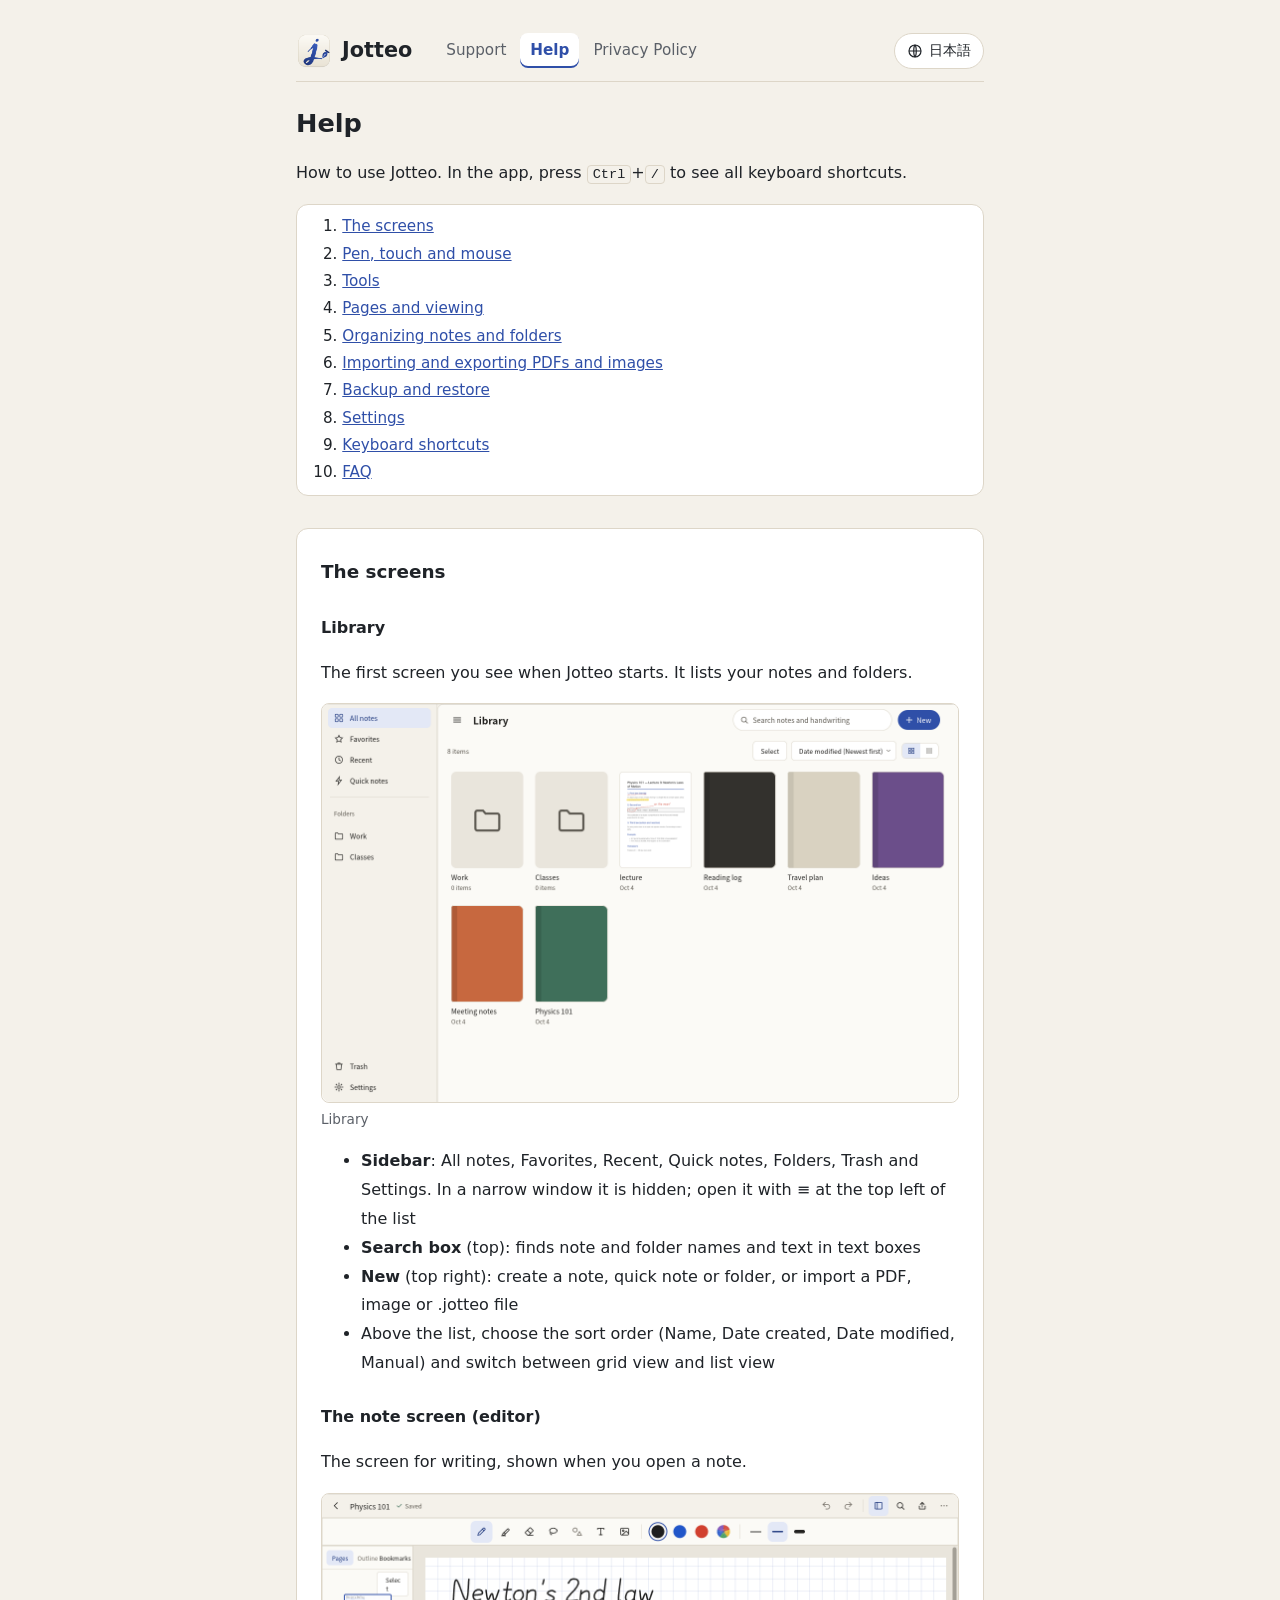
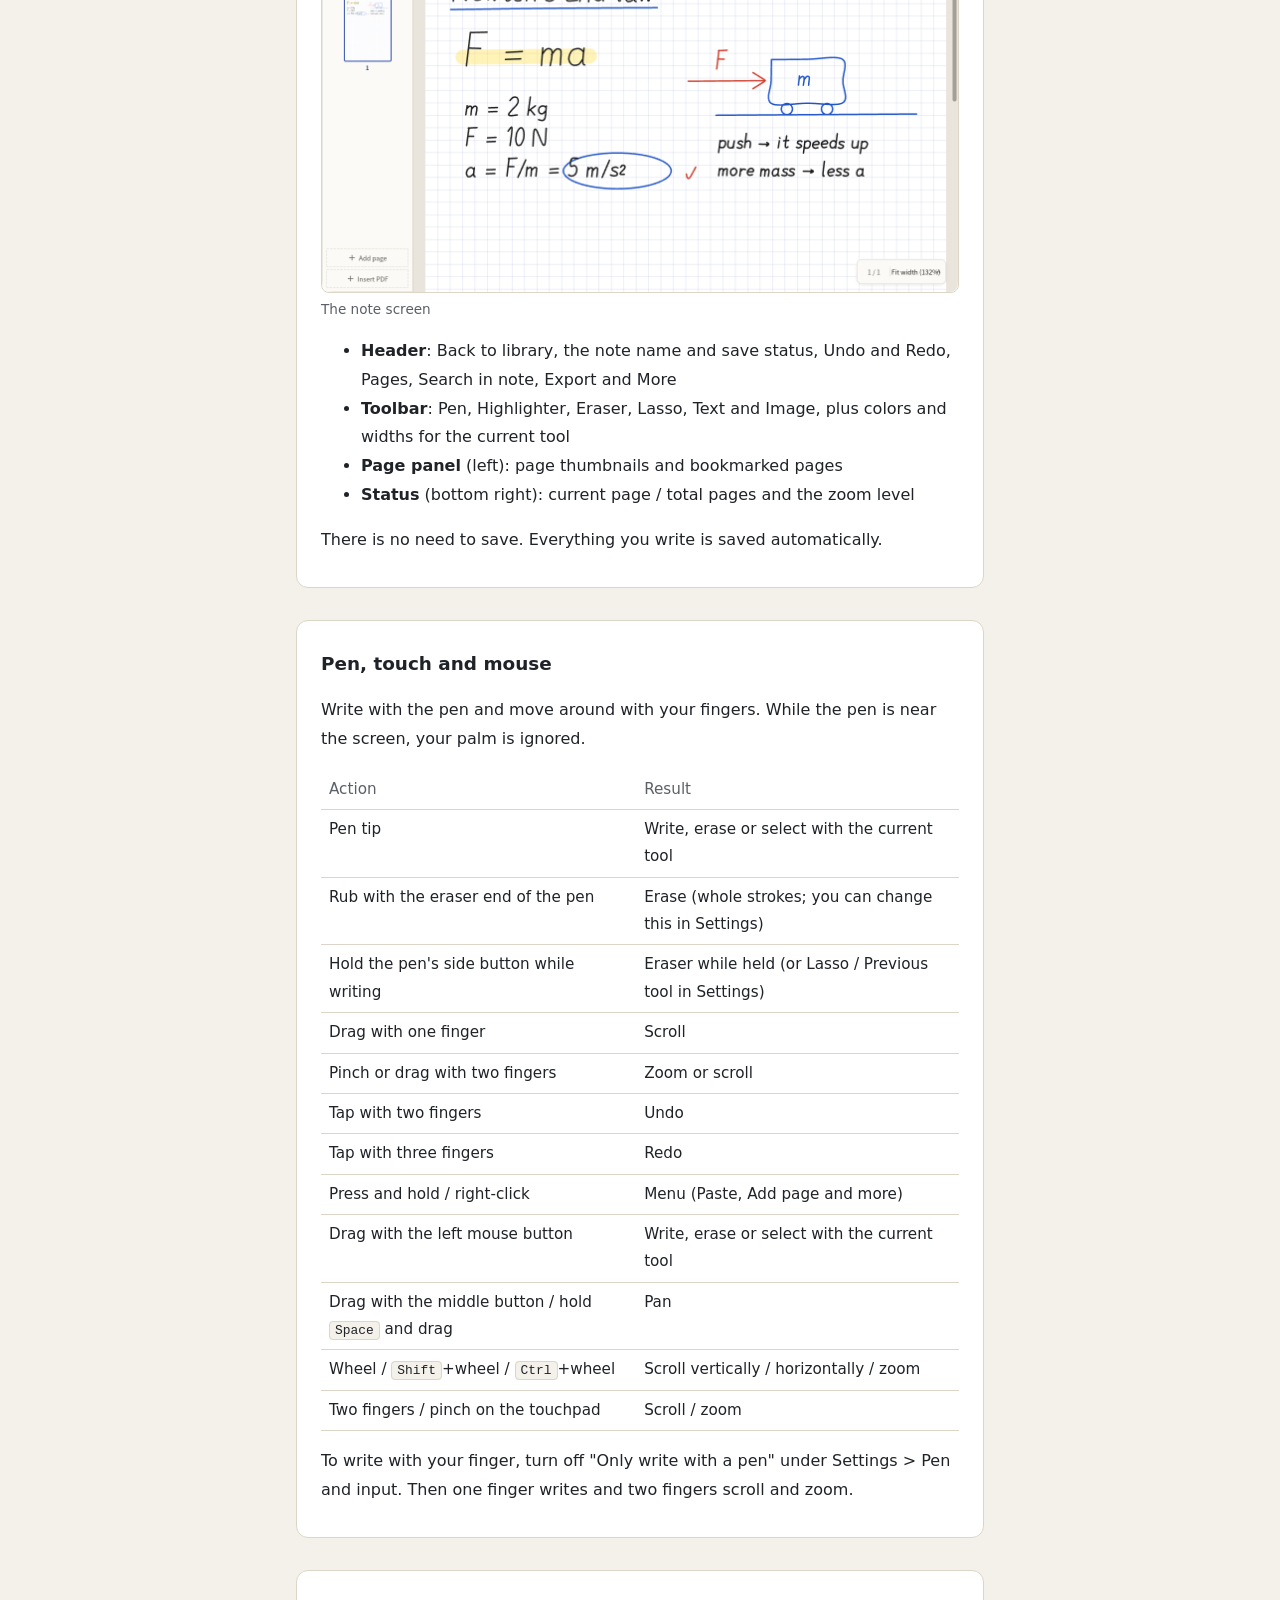
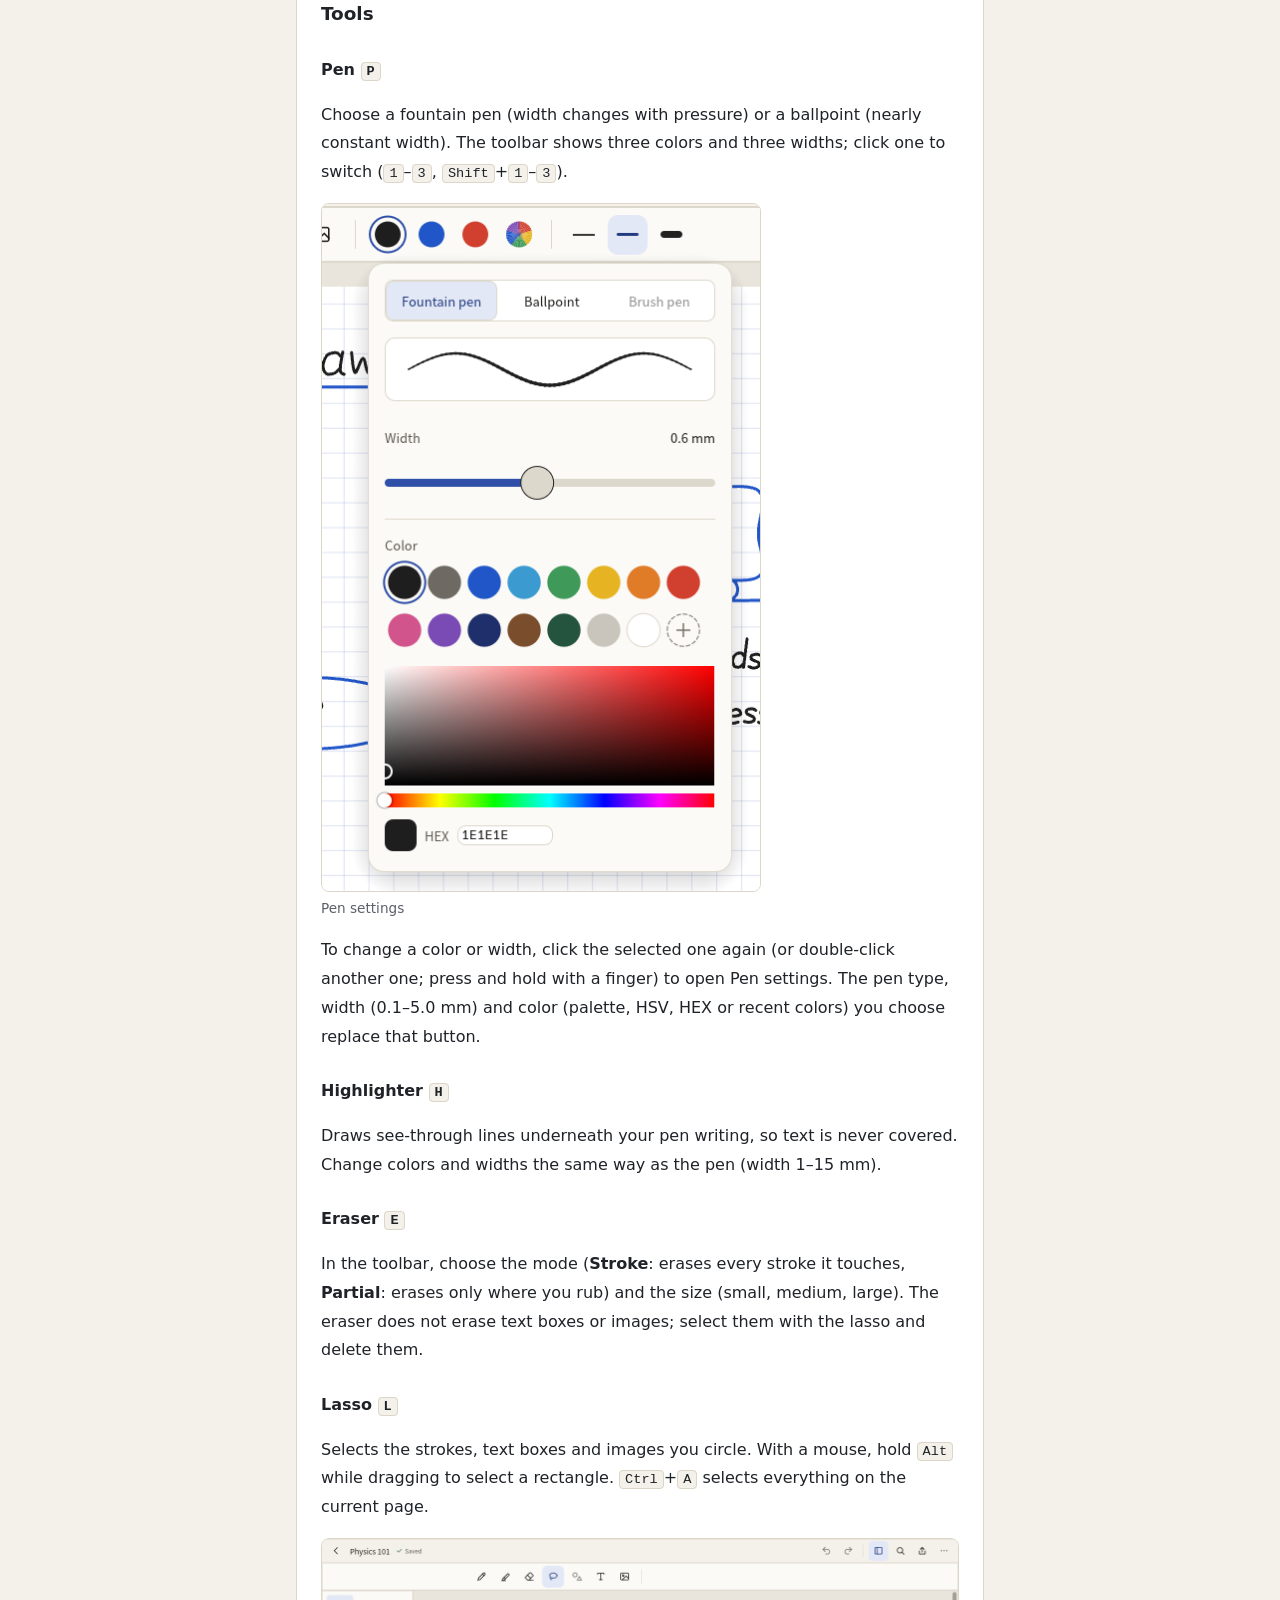
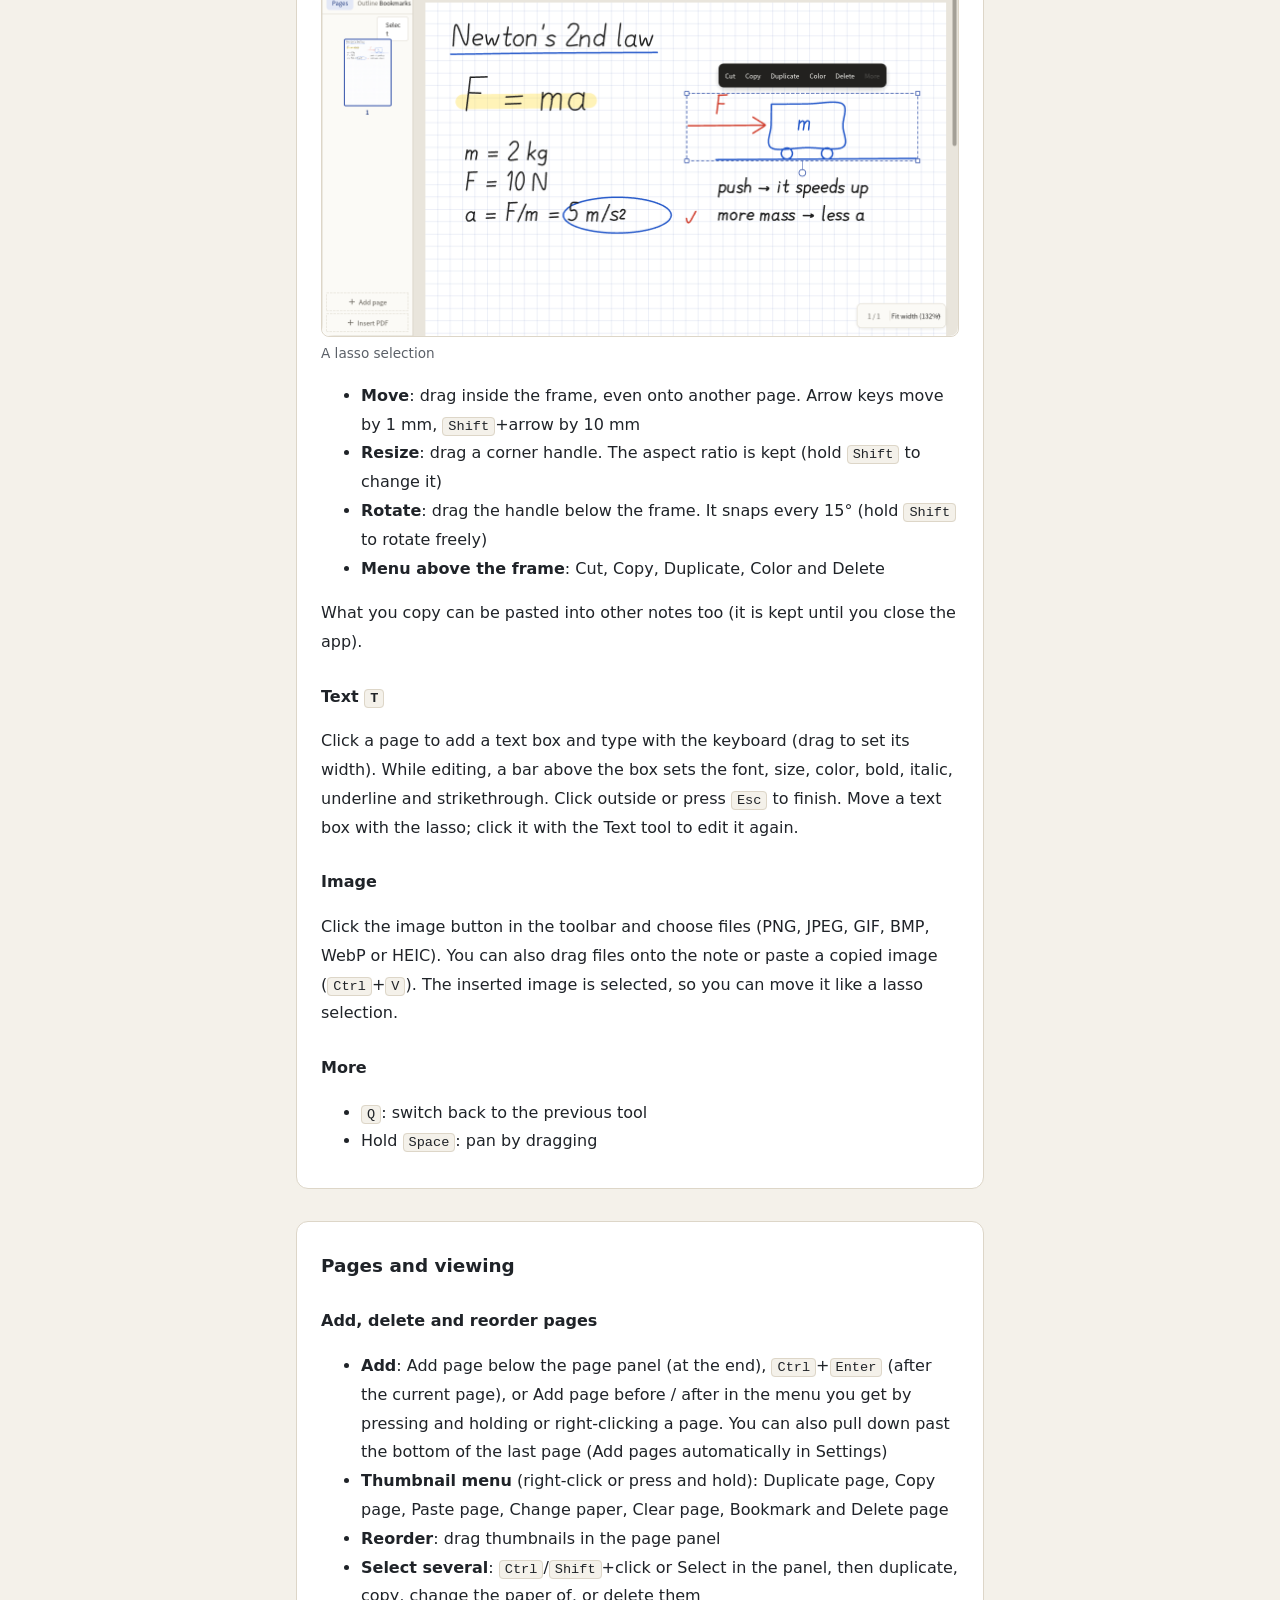
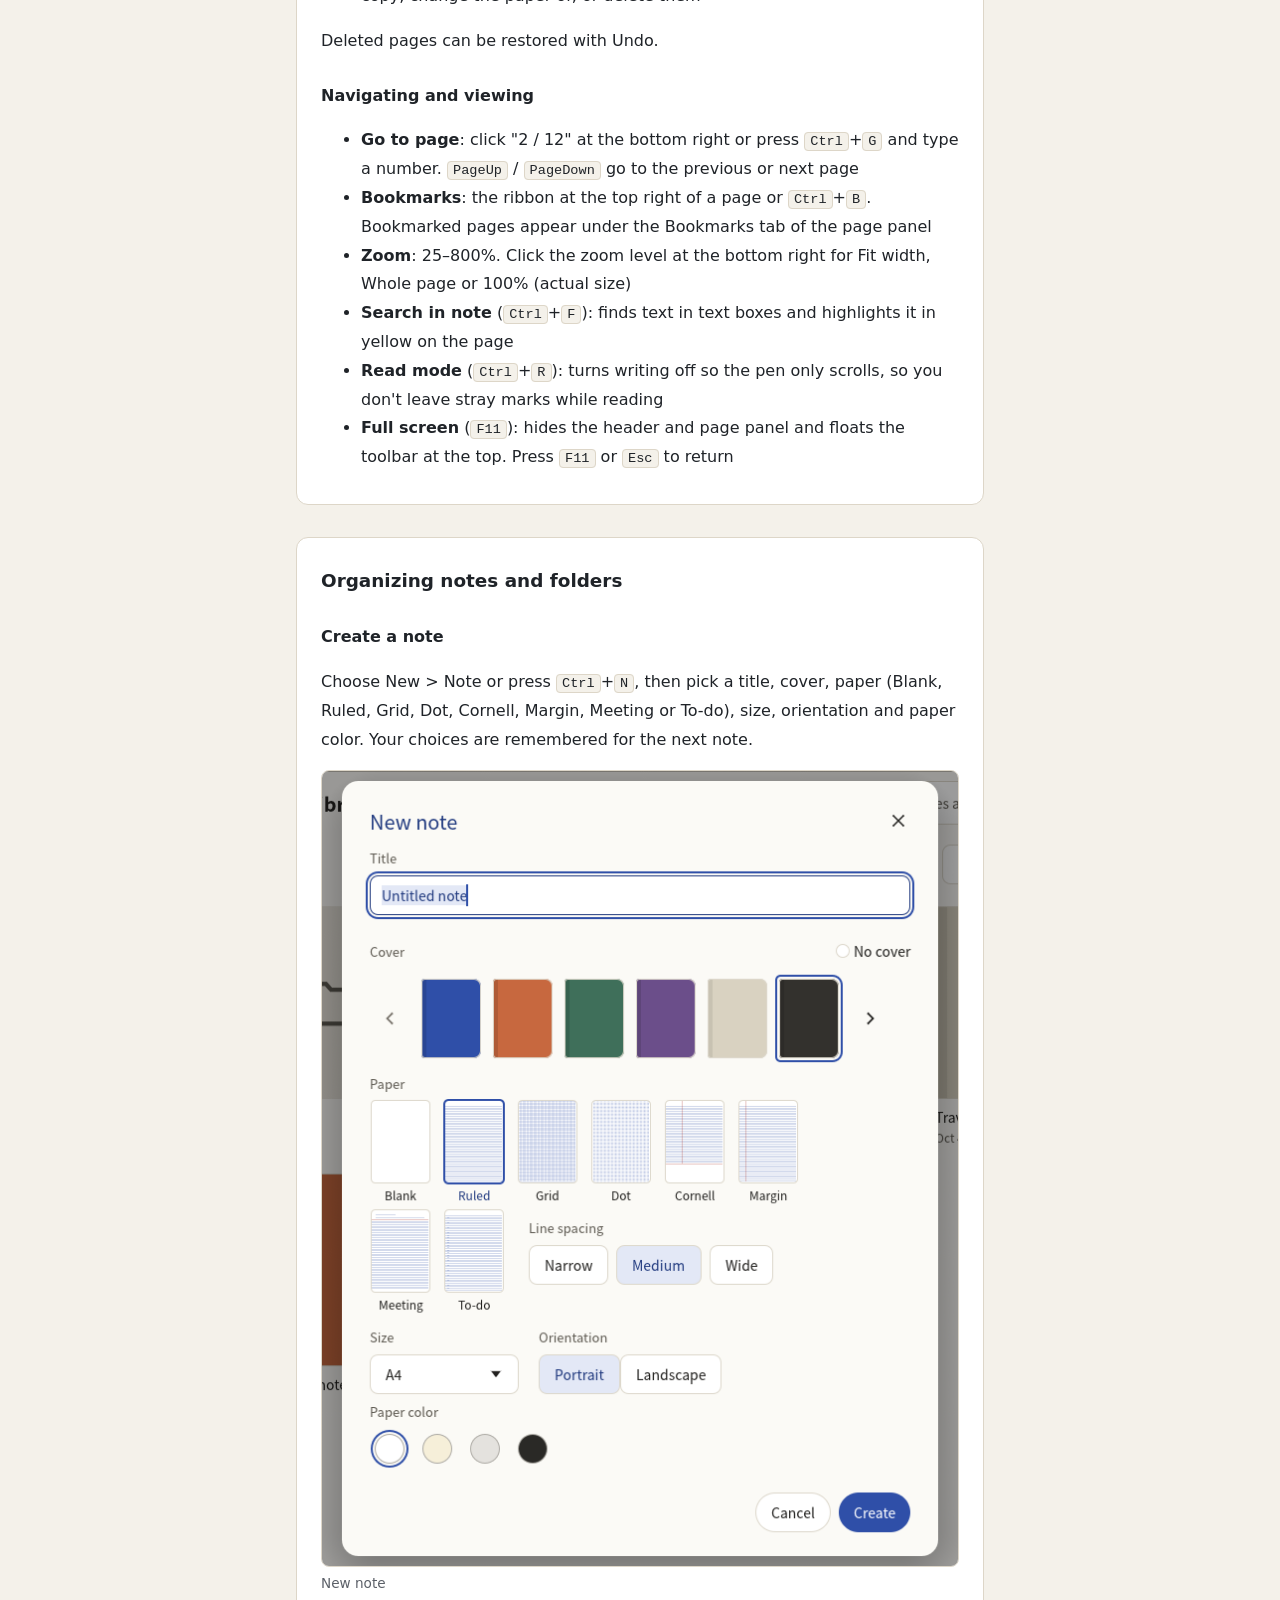
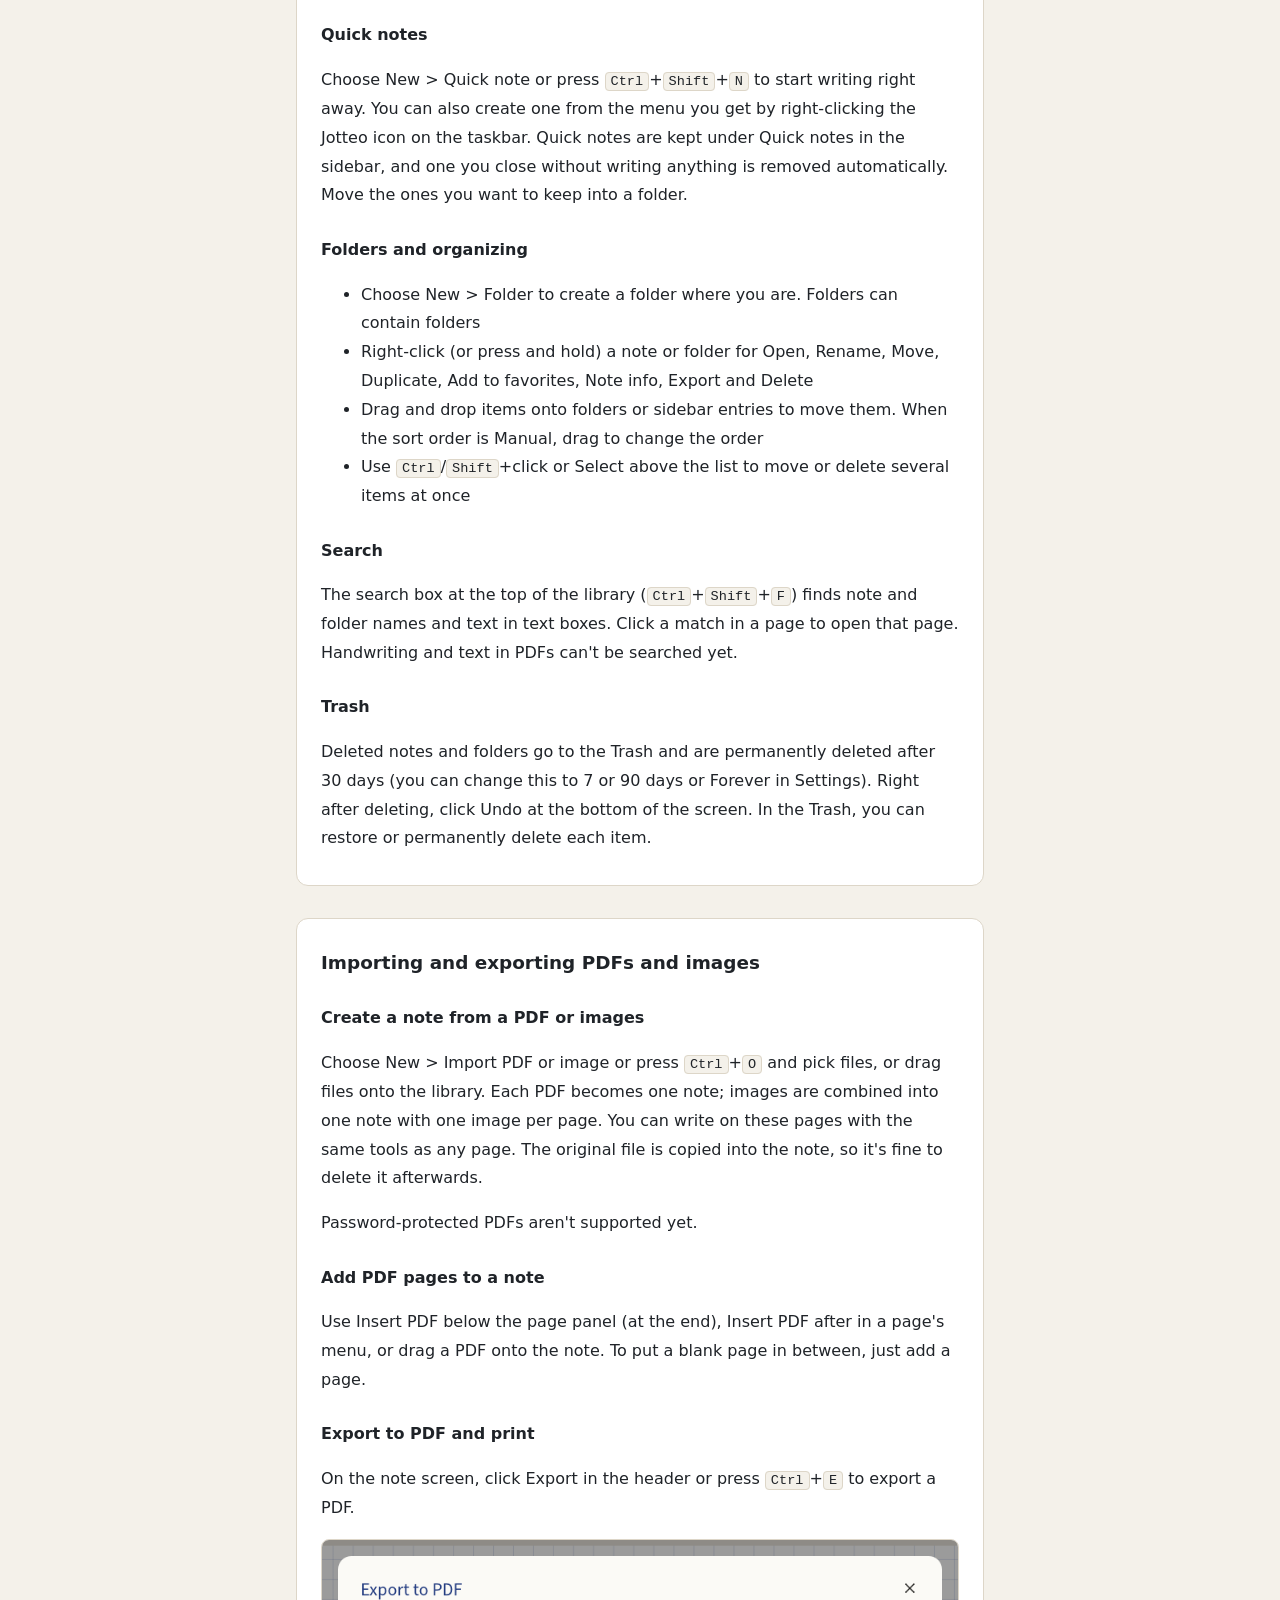
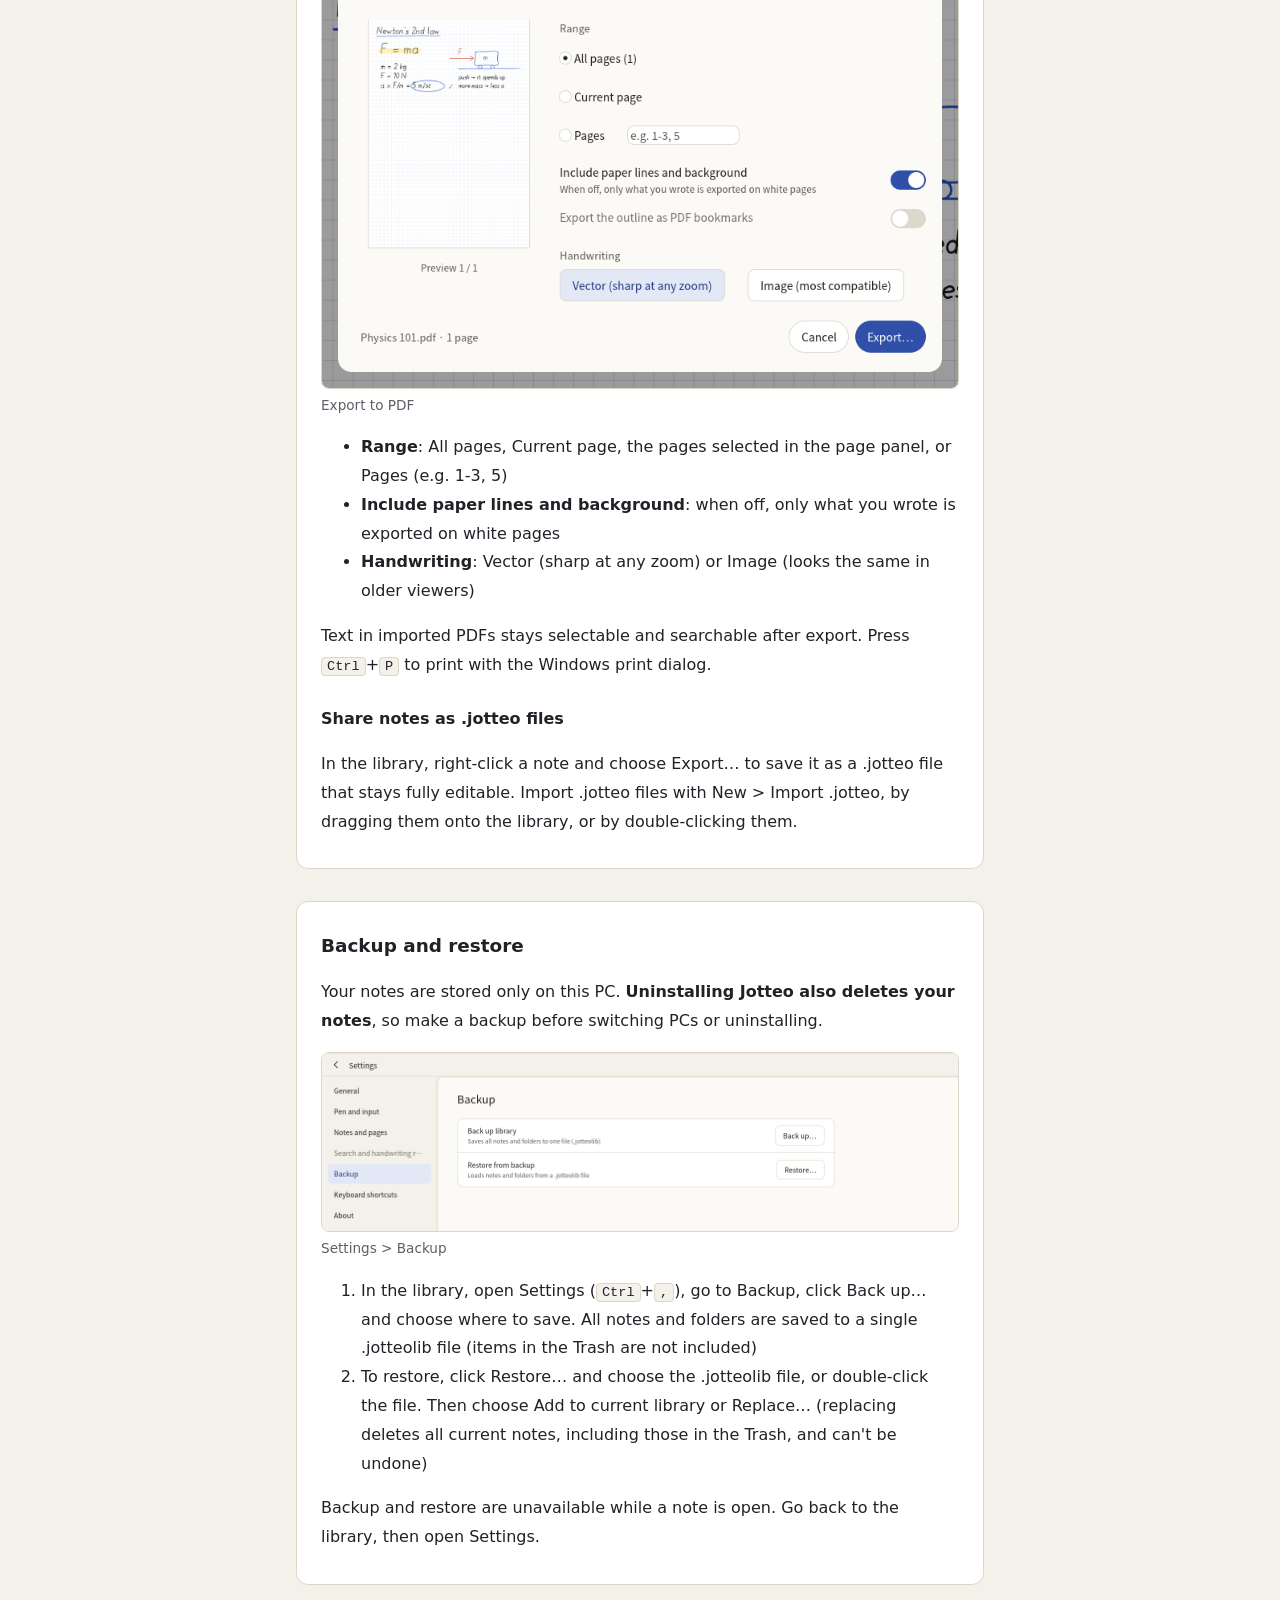
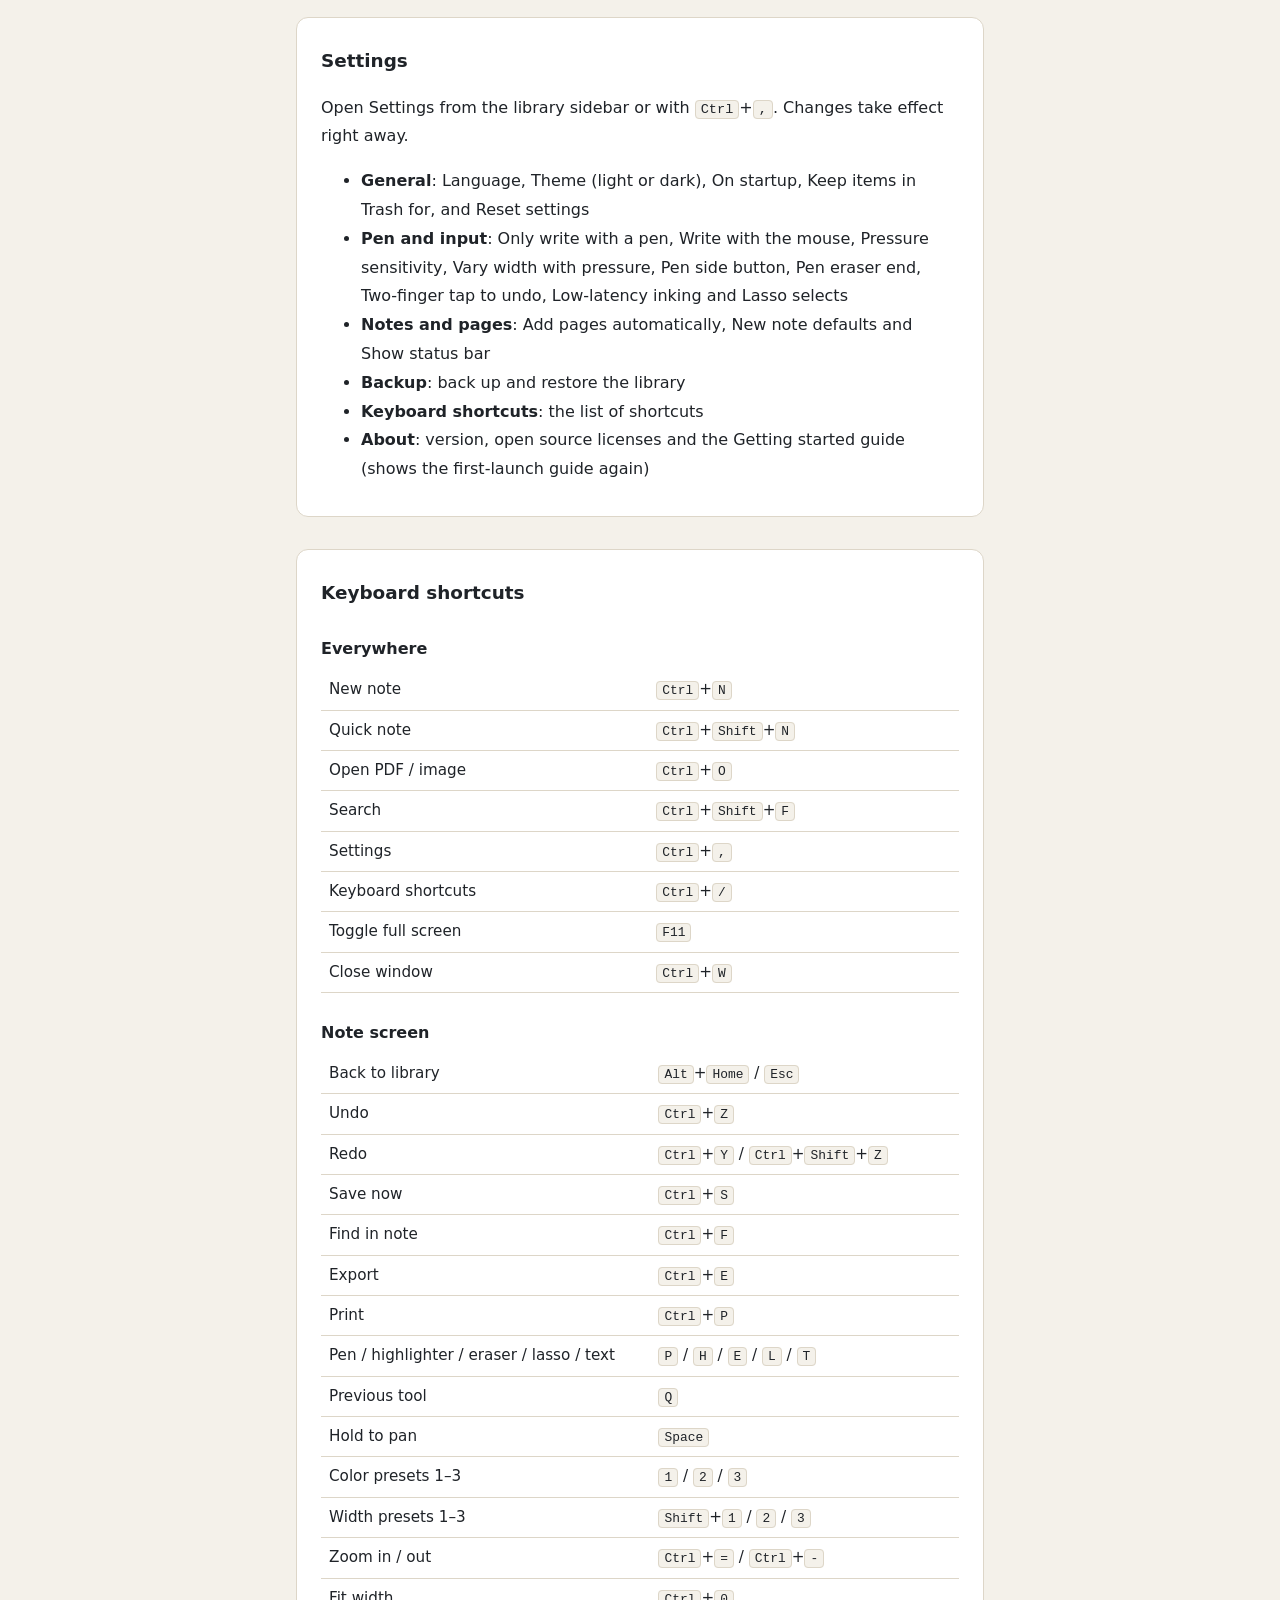
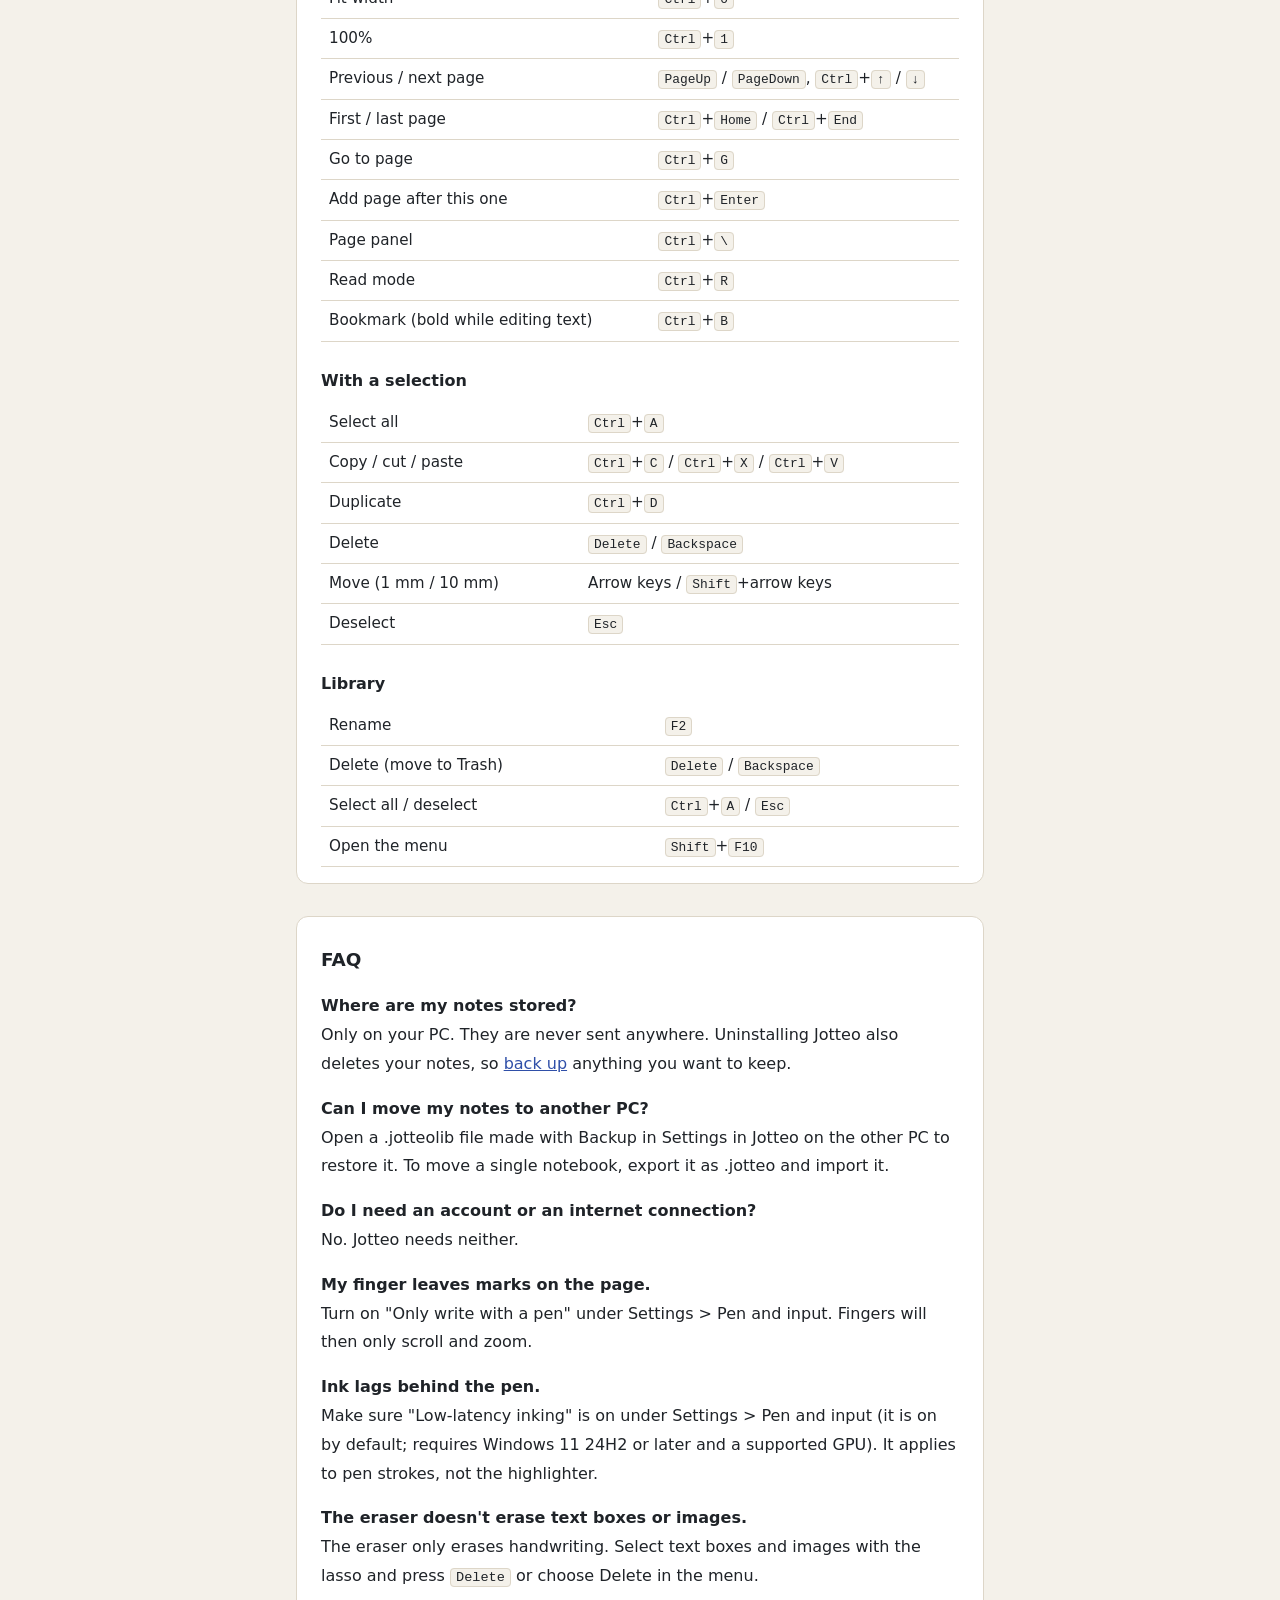
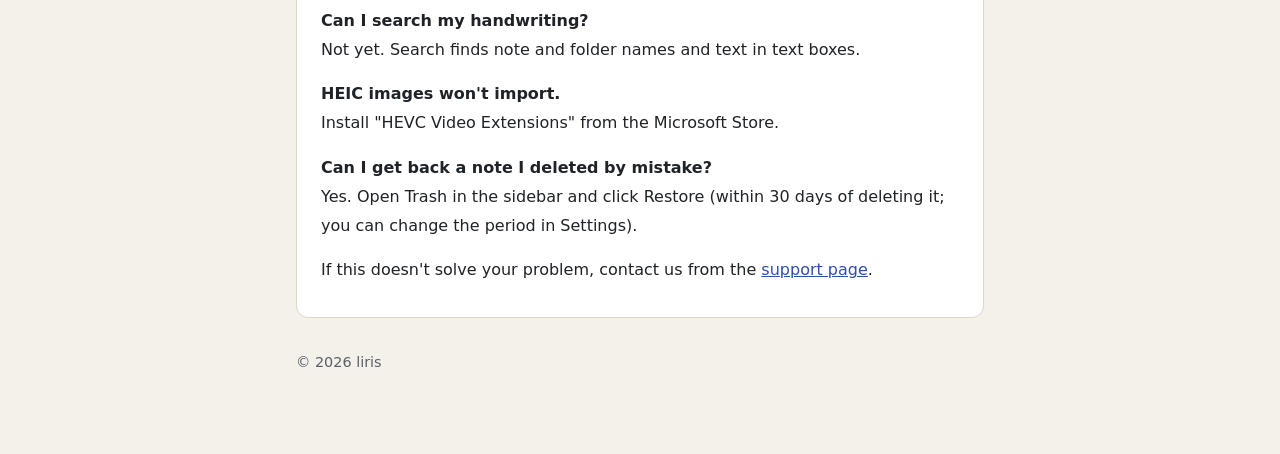
==== help-en.html @ 4c05fc2b "言語の切り替えボタンとナビゲーション / Language switch and navigation" ====
<!doctype html>
<html lang="en">
<head>
<meta charset="utf-8">
<meta name="viewport" content="width=device-width, initial-scale=1">
<title>Jotteo Help</title>
<link rel="stylesheet" href="style.css">
<link rel="icon" href="icon.png">
<link rel="alternate" hreflang="ja" href="help.html">
<script src="lang.js"></script>
</head>
<body>
<main>
<header class="site">
<a class="brand" href="index.html#en"><img src="icon.png" alt="" width="36" height="36">Jotteo</a>
<nav class="pages" aria-label="Pages"><a href="index.html#en">Support</a><a href="help-en.html" aria-current="page">Help</a><a href="privacy.html#en">Privacy Policy</a></nav>
<div class="lang"><a href="help.html" data-switch-lang="ja" lang="ja" hreflang="ja"><svg viewBox="0 0 24 24" fill="none" stroke="currentColor" stroke-width="1.8" aria-hidden="true"><circle cx="12" cy="12" r="9"/><path d="M3 12h18M12 3c2.5 2.7 2.5 15.3 0 18M12 3c-2.5 2.7-2.5 15.3 0 18"/></svg>日本語</a></div>
</header>

<h1>Help</h1>
<p>How to use Jotteo. In the app, press <kbd>Ctrl</kbd>+<kbd>/</kbd> to see all keyboard shortcuts.</p>

<nav class="toc" aria-label="Contents">
<ol>
<li><a href="#screens">The screens</a></li>
<li><a href="#input">Pen, touch and mouse</a></li>
<li><a href="#tools">Tools</a></li>
<li><a href="#pages">Pages and viewing</a></li>
<li><a href="#library">Organizing notes and folders</a></li>
<li><a href="#pdf">Importing and exporting PDFs and images</a></li>
<li><a href="#backup">Backup and restore</a></li>
<li><a href="#settings">Settings</a></li>
<li><a href="#shortcuts">Keyboard shortcuts</a></li>
<li><a href="#faq">FAQ</a></li>
</ol>
</nav>

<section id="screens">
<h2>The screens</h2>
<h3>Library</h3>
<p>The first screen you see when Jotteo starts. It lists your notes and folders.</p>
<figure><img src="images/help/en-library.webp" width="1280" height="800" alt="The library: a sidebar on the left and note covers on the right" loading="lazy">
<figcaption>Library</figcaption></figure>
<ul>
<li><strong>Sidebar</strong>: All notes, Favorites, Recent, Quick notes, Folders, Trash and Settings. In a narrow window it is hidden; open it with ≡ at the top left of the list</li>
<li><strong>Search box</strong> (top): finds note and folder names and text in text boxes</li>
<li><strong>New</strong> (top right): create a note, quick note or folder, or import a PDF, image or .jotteo file</li>
<li>Above the list, choose the sort order (Name, Date created, Date modified, Manual) and switch between grid view and list view</li>
</ul>
<h3>The note screen (editor)</h3>
<p>The screen for writing, shown when you open a note.</p>
<figure><img src="images/help/en-editor.webp" width="1280" height="800" alt="The note screen: the header and toolbar at the top, page thumbnails on the left and the page in the middle" loading="lazy">
<figcaption>The note screen</figcaption></figure>
<ul>
<li><strong>Header</strong>: Back to library, the note name and save status, Undo and Redo, Pages, Search in note, Export and More</li>
<li><strong>Toolbar</strong>: Pen, Highlighter, Eraser, Lasso, Text and Image, plus colors and widths for the current tool</li>
<li><strong>Page panel</strong> (left): page thumbnails and bookmarked pages</li>
<li><strong>Status</strong> (bottom right): current page / total pages and the zoom level</li>
</ul>
<p>There is no need to save. Everything you write is saved automatically.</p>
</section>

<section id="input">
<h2>Pen, touch and mouse</h2>
<p>Write with the pen and move around with your fingers. While the pen is near the screen, your palm is ignored.</p>
<table>
<thead><tr><th>Action</th><th>Result</th></tr></thead>
<tbody>
<tr><td>Pen tip</td><td>Write, erase or select with the current tool</td></tr>
<tr><td>Rub with the eraser end of the pen</td><td>Erase (whole strokes; you can change this in Settings)</td></tr>
<tr><td>Hold the pen's side button while writing</td><td>Eraser while held (or Lasso / Previous tool in Settings)</td></tr>
<tr><td>Drag with one finger</td><td>Scroll</td></tr>
<tr><td>Pinch or drag with two fingers</td><td>Zoom or scroll</td></tr>
<tr><td>Tap with two fingers</td><td>Undo</td></tr>
<tr><td>Tap with three fingers</td><td>Redo</td></tr>
<tr><td>Press and hold / right-click</td><td>Menu (Paste, Add page and more)</td></tr>
<tr><td>Drag with the left mouse button</td><td>Write, erase or select with the current tool</td></tr>
<tr><td>Drag with the middle button / hold <kbd>Space</kbd> and drag</td><td>Pan</td></tr>
<tr><td>Wheel / <kbd>Shift</kbd>+wheel / <kbd>Ctrl</kbd>+wheel</td><td>Scroll vertically / horizontally / zoom</td></tr>
<tr><td>Two fingers / pinch on the touchpad</td><td>Scroll / zoom</td></tr>
</tbody>
</table>
<p>To write with your finger, turn off "Only write with a pen" under Settings &gt; Pen and input. Then one finger writes and two fingers scroll and zoom.</p>
</section>

<section id="tools">
<h2>Tools</h2>
<h3>Pen <kbd>P</kbd></h3>
<p>Choose a fountain pen (width changes with pressure) or a ballpoint (nearly constant width). The toolbar shows three colors and three widths; click one to switch (<kbd>1</kbd>–<kbd>3</kbd>, <kbd>Shift</kbd>+<kbd>1</kbd>–<kbd>3</kbd>).</p>
<figure><img src="images/help/en-pen-settings.webp" width="440" height="690" alt="Pen settings: pen type, width slider, color palette and color picker" loading="lazy">
<figcaption>Pen settings</figcaption></figure>
<p>To change a color or width, click the selected one again (or double-click another one; press and hold with a finger) to open Pen settings. The pen type, width (0.1–5.0 mm) and color (palette, HSV, HEX or recent colors) you choose replace that button.</p>
<h3>Highlighter <kbd>H</kbd></h3>
<p>Draws see-through lines underneath your pen writing, so text is never covered. Change colors and widths the same way as the pen (width 1–15 mm).</p>
<h3>Eraser <kbd>E</kbd></h3>
<p>In the toolbar, choose the mode (<strong>Stroke</strong>: erases every stroke it touches, <strong>Partial</strong>: erases only where you rub) and the size (small, medium, large). The eraser does not erase text boxes or images; select them with the lasso and delete them.</p>
<h3>Lasso <kbd>L</kbd></h3>
<p>Selects the strokes, text boxes and images you circle. With a mouse, hold <kbd>Alt</kbd> while dragging to select a rectangle. <kbd>Ctrl</kbd>+<kbd>A</kbd> selects everything on the current page.</p>
<figure><img src="images/help/en-lasso.webp" width="1280" height="800" alt="Strokes selected with the lasso: handles at the corners and below the frame, and an action menu above" loading="lazy">
<figcaption>A lasso selection</figcaption></figure>
<ul>
<li><strong>Move</strong>: drag inside the frame, even onto another page. Arrow keys move by 1 mm, <kbd>Shift</kbd>+arrow by 10 mm</li>
<li><strong>Resize</strong>: drag a corner handle. The aspect ratio is kept (hold <kbd>Shift</kbd> to change it)</li>
<li><strong>Rotate</strong>: drag the handle below the frame. It snaps every 15° (hold <kbd>Shift</kbd> to rotate freely)</li>
<li><strong>Menu above the frame</strong>: Cut, Copy, Duplicate, Color and Delete</li>
</ul>
<p>What you copy can be pasted into other notes too (it is kept until you close the app).</p>
<h3>Text <kbd>T</kbd></h3>
<p>Click a page to add a text box and type with the keyboard (drag to set its width). While editing, a bar above the box sets the font, size, color, bold, italic, underline and strikethrough. Click outside or press <kbd>Esc</kbd> to finish. Move a text box with the lasso; click it with the Text tool to edit it again.</p>
<h3>Image</h3>
<p>Click the image button in the toolbar and choose files (PNG, JPEG, GIF, BMP, WebP or HEIC). You can also drag files onto the note or paste a copied image (<kbd>Ctrl</kbd>+<kbd>V</kbd>). The inserted image is selected, so you can move it like a lasso selection.</p>
<h3>More</h3>
<ul>
<li><kbd>Q</kbd>: switch back to the previous tool</li>
<li>Hold <kbd>Space</kbd>: pan by dragging</li>
</ul>
</section>

<section id="pages">
<h2>Pages and viewing</h2>
<h3>Add, delete and reorder pages</h3>
<ul>
<li><strong>Add</strong>: Add page below the page panel (at the end), <kbd>Ctrl</kbd>+<kbd>Enter</kbd> (after the current page), or Add page before / after in the menu you get by pressing and holding or right-clicking a page. You can also pull down past the bottom of the last page (Add pages automatically in Settings)</li>
<li><strong>Thumbnail menu</strong> (right-click or press and hold): Duplicate page, Copy page, Paste page, Change paper, Clear page, Bookmark and Delete page</li>
<li><strong>Reorder</strong>: drag thumbnails in the page panel</li>
<li><strong>Select several</strong>: <kbd>Ctrl</kbd>/<kbd>Shift</kbd>+click or Select in the panel, then duplicate, copy, change the paper of, or delete them</li>
</ul>
<p>Deleted pages can be restored with Undo.</p>
<h3>Navigating and viewing</h3>
<ul>
<li><strong>Go to page</strong>: click "2 / 12" at the bottom right or press <kbd>Ctrl</kbd>+<kbd>G</kbd> and type a number. <kbd>PageUp</kbd> / <kbd>PageDown</kbd> go to the previous or next page</li>
<li><strong>Bookmarks</strong>: the ribbon at the top right of a page or <kbd>Ctrl</kbd>+<kbd>B</kbd>. Bookmarked pages appear under the Bookmarks tab of the page panel</li>
<li><strong>Zoom</strong>: 25–800%. Click the zoom level at the bottom right for Fit width, Whole page or 100% (actual size)</li>
<li><strong>Search in note</strong> (<kbd>Ctrl</kbd>+<kbd>F</kbd>): finds text in text boxes and highlights it in yellow on the page</li>
<li><strong>Read mode</strong> (<kbd>Ctrl</kbd>+<kbd>R</kbd>): turns writing off so the pen only scrolls, so you don't leave stray marks while reading</li>
<li><strong>Full screen</strong> (<kbd>F11</kbd>): hides the header and page panel and floats the toolbar at the top. Press <kbd>F11</kbd> or <kbd>Esc</kbd> to return</li>
</ul>
</section>

<section id="library">
<h2>Organizing notes and folders</h2>
<h3>Create a note</h3>
<p>Choose New &gt; Note or press <kbd>Ctrl</kbd>+<kbd>N</kbd>, then pick a title, cover, paper (Blank, Ruled, Grid, Dot, Cornell, Margin, Meeting or To-do), size, orientation and paper color. Your choices are remembered for the next note.</p>
<figure><img src="images/help/en-new-note.webp" width="640" height="800" alt="The New note dialog: covers and papers, size, orientation and paper color" loading="lazy">
<figcaption>New note</figcaption></figure>
<h3>Quick notes</h3>
<p>Choose New &gt; Quick note or press <kbd>Ctrl</kbd>+<kbd>Shift</kbd>+<kbd>N</kbd> to start writing right away. You can also create one from the menu you get by right-clicking the Jotteo icon on the taskbar. Quick notes are kept under Quick notes in the sidebar, and one you close without writing anything is removed automatically. Move the ones you want to keep into a folder.</p>
<h3>Folders and organizing</h3>
<ul>
<li>Choose New &gt; Folder to create a folder where you are. Folders can contain folders</li>
<li>Right-click (or press and hold) a note or folder for Open, Rename, Move, Duplicate, Add to favorites, Note info, Export and Delete</li>
<li>Drag and drop items onto folders or sidebar entries to move them. When the sort order is Manual, drag to change the order</li>
<li>Use <kbd>Ctrl</kbd>/<kbd>Shift</kbd>+click or Select above the list to move or delete several items at once</li>
</ul>
<h3>Search</h3>
<p>The search box at the top of the library (<kbd>Ctrl</kbd>+<kbd>Shift</kbd>+<kbd>F</kbd>) finds note and folder names and text in text boxes. Click a match in a page to open that page. Handwriting and text in PDFs can't be searched yet.</p>
<h3>Trash</h3>
<p>Deleted notes and folders go to the Trash and are permanently deleted after 30 days (you can change this to 7 or 90 days or Forever in Settings). Right after deleting, click Undo at the bottom of the screen. In the Trash, you can restore or permanently delete each item.</p>
</section>

<section id="pdf">
<h2>Importing and exporting PDFs and images</h2>
<h3>Create a note from a PDF or images</h3>
<p>Choose New &gt; Import PDF or image or press <kbd>Ctrl</kbd>+<kbd>O</kbd> and pick files, or drag files onto the library. Each PDF becomes one note; images are combined into one note with one image per page. You can write on these pages with the same tools as any page. The original file is copied into the note, so it's fine to delete it afterwards.</p>
<p>Password-protected PDFs aren't supported yet.</p>
<h3>Add PDF pages to a note</h3>
<p>Use Insert PDF below the page panel (at the end), Insert PDF after in a page's menu, or drag a PDF onto the note. To put a blank page in between, just add a page.</p>
<h3>Export to PDF and print</h3>
<p>On the note screen, click Export in the header or press <kbd>Ctrl</kbd>+<kbd>E</kbd> to export a PDF.</p>
<figure><img src="images/help/en-export-pdf.webp" width="792" height="558" alt="The Export to PDF dialog: a preview on the left, and range, paper and handwriting options on the right" loading="lazy">
<figcaption>Export to PDF</figcaption></figure>
<ul>
<li><strong>Range</strong>: All pages, Current page, the pages selected in the page panel, or Pages (e.g. 1-3, 5)</li>
<li><strong>Include paper lines and background</strong>: when off, only what you wrote is exported on white pages</li>
<li><strong>Handwriting</strong>: Vector (sharp at any zoom) or Image (looks the same in older viewers)</li>
</ul>
<p>Text in imported PDFs stays selectable and searchable after export. Press <kbd>Ctrl</kbd>+<kbd>P</kbd> to print with the Windows print dialog.</p>
<h3>Share notes as .jotteo files</h3>
<p>In the library, right-click a note and choose Export… to save it as a .jotteo file that stays fully editable. Import .jotteo files with New &gt; Import .jotteo, by dragging them onto the library, or by double-clicking them.</p>
</section>

<section id="backup">
<h2>Backup and restore</h2>
<p>Your notes are stored only on this PC. <strong>Uninstalling Jotteo also deletes your notes</strong>, so make a backup before switching PCs or uninstalling.</p>
<figure><img src="images/help/en-settings-backup.webp" width="1280" height="360" alt="Settings &gt; Backup: Back up library and Restore from backup buttons" loading="lazy">
<figcaption>Settings &gt; Backup</figcaption></figure>
<ol>
<li>In the library, open Settings (<kbd>Ctrl</kbd>+<kbd>,</kbd>), go to Backup, click Back up… and choose where to save. All notes and folders are saved to a single .jotteolib file (items in the Trash are not included)</li>
<li>To restore, click Restore… and choose the .jotteolib file, or double-click the file. Then choose Add to current library or Replace… (replacing deletes all current notes, including those in the Trash, and can't be undone)</li>
</ol>
<p>Backup and restore are unavailable while a note is open. Go back to the library, then open Settings.</p>
</section>

<section id="settings">
<h2>Settings</h2>
<p>Open Settings from the library sidebar or with <kbd>Ctrl</kbd>+<kbd>,</kbd>. Changes take effect right away.</p>
<ul>
<li><strong>General</strong>: Language, Theme (light or dark), On startup, Keep items in Trash for, and Reset settings</li>
<li><strong>Pen and input</strong>: Only write with a pen, Write with the mouse, Pressure sensitivity, Vary width with pressure, Pen side button, Pen eraser end, Two-finger tap to undo, Low-latency inking and Lasso selects</li>
<li><strong>Notes and pages</strong>: Add pages automatically, New note defaults and Show status bar</li>
<li><strong>Backup</strong>: back up and restore the library</li>
<li><strong>Keyboard shortcuts</strong>: the list of shortcuts</li>
<li><strong>About</strong>: version, open source licenses and the Getting started guide (shows the first-launch guide again)</li>
</ul>
</section>

<section id="shortcuts">
<h2>Keyboard shortcuts</h2>
<h3>Everywhere</h3>
<table class="keys">
<tbody>
<tr><td>New note</td><td><kbd>Ctrl</kbd>+<kbd>N</kbd></td></tr>
<tr><td>Quick note</td><td><kbd>Ctrl</kbd>+<kbd>Shift</kbd>+<kbd>N</kbd></td></tr>
<tr><td>Open PDF / image</td><td><kbd>Ctrl</kbd>+<kbd>O</kbd></td></tr>
<tr><td>Search</td><td><kbd>Ctrl</kbd>+<kbd>Shift</kbd>+<kbd>F</kbd></td></tr>
<tr><td>Settings</td><td><kbd>Ctrl</kbd>+<kbd>,</kbd></td></tr>
<tr><td>Keyboard shortcuts</td><td><kbd>Ctrl</kbd>+<kbd>/</kbd></td></tr>
<tr><td>Toggle full screen</td><td><kbd>F11</kbd></td></tr>
<tr><td>Close window</td><td><kbd>Ctrl</kbd>+<kbd>W</kbd></td></tr>
</tbody>
</table>
<h3>Note screen</h3>
<table class="keys">
<tbody>
<tr><td>Back to library</td><td><kbd>Alt</kbd>+<kbd>Home</kbd> / <kbd>Esc</kbd></td></tr>
<tr><td>Undo</td><td><kbd>Ctrl</kbd>+<kbd>Z</kbd></td></tr>
<tr><td>Redo</td><td><kbd>Ctrl</kbd>+<kbd>Y</kbd> / <kbd>Ctrl</kbd>+<kbd>Shift</kbd>+<kbd>Z</kbd></td></tr>
<tr><td>Save now</td><td><kbd>Ctrl</kbd>+<kbd>S</kbd></td></tr>
<tr><td>Find in note</td><td><kbd>Ctrl</kbd>+<kbd>F</kbd></td></tr>
<tr><td>Export</td><td><kbd>Ctrl</kbd>+<kbd>E</kbd></td></tr>
<tr><td>Print</td><td><kbd>Ctrl</kbd>+<kbd>P</kbd></td></tr>
<tr><td>Pen / highlighter / eraser / lasso / text</td><td><kbd>P</kbd> / <kbd>H</kbd> / <kbd>E</kbd> / <kbd>L</kbd> / <kbd>T</kbd></td></tr>
<tr><td>Previous tool</td><td><kbd>Q</kbd></td></tr>
<tr><td>Hold to pan</td><td><kbd>Space</kbd></td></tr>
<tr><td>Color presets 1–3</td><td><kbd>1</kbd> / <kbd>2</kbd> / <kbd>3</kbd></td></tr>
<tr><td>Width presets 1–3</td><td><kbd>Shift</kbd>+<kbd>1</kbd> / <kbd>2</kbd> / <kbd>3</kbd></td></tr>
<tr><td>Zoom in / out</td><td><kbd>Ctrl</kbd>+<kbd>=</kbd> / <kbd>Ctrl</kbd>+<kbd>-</kbd></td></tr>
<tr><td>Fit width</td><td><kbd>Ctrl</kbd>+<kbd>0</kbd></td></tr>
<tr><td>100%</td><td><kbd>Ctrl</kbd>+<kbd>1</kbd></td></tr>
<tr><td>Previous / next page</td><td><kbd>PageUp</kbd> / <kbd>PageDown</kbd>, <kbd>Ctrl</kbd>+<kbd>↑</kbd> / <kbd>↓</kbd></td></tr>
<tr><td>First / last page</td><td><kbd>Ctrl</kbd>+<kbd>Home</kbd> / <kbd>Ctrl</kbd>+<kbd>End</kbd></td></tr>
<tr><td>Go to page</td><td><kbd>Ctrl</kbd>+<kbd>G</kbd></td></tr>
<tr><td>Add page after this one</td><td><kbd>Ctrl</kbd>+<kbd>Enter</kbd></td></tr>
<tr><td>Page panel</td><td><kbd>Ctrl</kbd>+<kbd>\</kbd></td></tr>
<tr><td>Read mode</td><td><kbd>Ctrl</kbd>+<kbd>R</kbd></td></tr>
<tr><td>Bookmark (bold while editing text)</td><td><kbd>Ctrl</kbd>+<kbd>B</kbd></td></tr>
</tbody>
</table>
<h3>With a selection</h3>
<table class="keys">
<tbody>
<tr><td>Select all</td><td><kbd>Ctrl</kbd>+<kbd>A</kbd></td></tr>
<tr><td>Copy / cut / paste</td><td><kbd>Ctrl</kbd>+<kbd>C</kbd> / <kbd>Ctrl</kbd>+<kbd>X</kbd> / <kbd>Ctrl</kbd>+<kbd>V</kbd></td></tr>
<tr><td>Duplicate</td><td><kbd>Ctrl</kbd>+<kbd>D</kbd></td></tr>
<tr><td>Delete</td><td><kbd>Delete</kbd> / <kbd>Backspace</kbd></td></tr>
<tr><td>Move (1 mm / 10 mm)</td><td>Arrow keys / <kbd>Shift</kbd>+arrow keys</td></tr>
<tr><td>Deselect</td><td><kbd>Esc</kbd></td></tr>
</tbody>
</table>
<h3>Library</h3>
<table class="keys">
<tbody>
<tr><td>Rename</td><td><kbd>F2</kbd></td></tr>
<tr><td>Delete (move to Trash)</td><td><kbd>Delete</kbd> / <kbd>Backspace</kbd></td></tr>
<tr><td>Select all / deselect</td><td><kbd>Ctrl</kbd>+<kbd>A</kbd> / <kbd>Esc</kbd></td></tr>
<tr><td>Open the menu</td><td><kbd>Shift</kbd>+<kbd>F10</kbd></td></tr>
</tbody>
</table>
</section>

<section id="faq">
<h2>FAQ</h2>
<p><strong>Where are my notes stored?</strong><br>
Only on your PC. They are never sent anywhere. Uninstalling Jotteo also deletes your notes, so <a href="#backup">back up</a> anything you want to keep.</p>
<p><strong>Can I move my notes to another PC?</strong><br>
Open a .jotteolib file made with Backup in Settings in Jotteo on the other PC to restore it. To move a single notebook, export it as .jotteo and import it.</p>
<p><strong>Do I need an account or an internet connection?</strong><br>
No. Jotteo needs neither.</p>
<p><strong>My finger leaves marks on the page.</strong><br>
Turn on "Only write with a pen" under Settings &gt; Pen and input. Fingers will then only scroll and zoom.</p>
<p><strong>Ink lags behind the pen.</strong><br>
Make sure "Low-latency inking" is on under Settings &gt; Pen and input (it is on by default; requires Windows 11 24H2 or later and a supported GPU). It applies to pen strokes, not the highlighter.</p>
<p><strong>The eraser doesn't erase text boxes or images.</strong><br>
The eraser only erases handwriting. Select text boxes and images with the lasso and press <kbd>Delete</kbd> or choose Delete in the menu.</p>
<p><strong>Can I search my handwriting?</strong><br>
Not yet. Search finds note and folder names and text in text boxes.</p>
<p><strong>HEIC images won't import.</strong><br>
Install "HEVC Video Extensions" from the Microsoft Store.</p>
<p><strong>Can I get back a note I deleted by mistake?</strong><br>
Yes. Open Trash in the sidebar and click Restore (within 30 days of deleting it; you can change the period in Settings).</p>
<p>If this doesn't solve your problem, contact us from the <a href="index.html#en">support page</a>.</p>
</section>

<p class="muted">© 2026 liris</p>
</main>
</body>
</html>
---- style.css ----
/* Paper & Ink（アプリと同じ色）。原本は非公開リポジトリにある。ここは直接編集しない */
:root {
  --paper: #F4F1EA;
  --surface: #FFFFFF;
  --ink: #2F4FA8;
  --text: #1F2328;
  --muted: #5B6068;
  --line: #DDD6C8;
}
@media (prefers-color-scheme: dark) {
  :root {
    --paper: #1E1F22;
    --surface: #2A2B2F;
    --ink: #8FA8F0;
    --text: #E8E6E1;
    --muted: #A8A6A0;
    --line: #3A3B40;
  }
}
* { box-sizing: border-box; }
body {
  margin: 0;
  background: var(--paper);
  color: var(--text);
  font-family: "Noto Sans JP", "Yu Gothic UI", "Segoe UI", system-ui, sans-serif;
  line-height: 1.8;
}
main { max-width: 720px; margin: 0 auto; padding: 32px 16px 64px; }
/* 上の帯: ロゴ・ページの切り替え・言語の切り替え */
.site { display: flex; flex-wrap: wrap; align-items: center; gap: 8px 24px; padding-bottom: 12px; margin-bottom: 24px; border-bottom: 1px solid var(--line); }
.brand { display: flex; align-items: center; gap: 10px; color: var(--text); text-decoration: none; font-size: 1.3rem; font-weight: 700; }
.brand img { width: 36px; height: 36px; }
.pages { display: flex; flex-wrap: wrap; gap: 4px; }
.pages a { padding: 4px 10px; border-radius: 8px; color: var(--muted); text-decoration: none; font-size: 0.95rem; }
.pages a:hover { color: var(--ink); background: var(--surface); }
.pages a[aria-current="page"] { color: var(--ink); background: var(--surface); font-weight: 700; box-shadow: inset 0 -2px 0 var(--ink); }
.lang { margin-left: auto; display: flex; gap: 8px; }
.lang a { display: inline-flex; align-items: center; gap: 6px; padding: 4px 12px; border: 1px solid var(--line); border-radius: 999px; background: var(--surface); color: var(--text); text-decoration: none; font-size: 0.9rem; }
.lang a:hover { border-color: var(--ink); color: var(--ink); }
.lang svg { width: 16px; height: 16px; }
/* 日英を 1 ページに持つページ: 選んだ言語の分だけ出す（スクリプトが動かないときは両方を出す） */
html[data-lang="ja"] [data-l="en"], html[data-lang="en"] [data-l="ja"] { display: none !important; }
a { color: var(--ink); }
h1 { font-size: 1.6rem; line-height: 1.4; }
h2 { font-size: 1.15rem; margin-top: 2em; }
section { background: var(--surface); border: 1px solid var(--line); border-radius: 12px; padding: 8px 24px 16px; margin-bottom: 32px; }
.muted { color: var(--muted); font-size: 0.9rem; }
/* ヘルプ（help.html・help-en.html） */
section > h2:first-child { margin-top: 1em; }
h3 { font-size: 1rem; margin: 1.6em 0 0.4em; }
.toc { background: var(--surface); border: 1px solid var(--line); border-radius: 12px; padding: 8px 24px; margin-bottom: 32px; font-size: 0.95rem; }
.toc ol { margin: 0; padding-left: 1.4em; }
figure { margin: 16px 0; }
figure img { display: block; max-width: 100%; height: auto; border: 1px solid var(--line); border-radius: 8px; }
figcaption { color: var(--muted); font-size: 0.85rem; margin-top: 4px; }
table { border-collapse: collapse; width: 100%; font-size: 0.95rem; }
th, td { text-align: left; vertical-align: top; padding: 6px 8px; border-bottom: 1px solid var(--line); }
th { color: var(--muted); font-weight: 500; }
table.keys td:last-child { white-space: nowrap; }
kbd { font-family: ui-monospace, Consolas, monospace; font-size: 0.85em; background: var(--paper); border: 1px solid var(--line); border-radius: 4px; padding: 1px 5px; }
@media (max-width: 600px) {
  .pages { order: 3; width: 100%; }
}
@media (max-width: 480px) {
  section, .toc { padding-left: 16px; padding-right: 16px; }
  table.keys td:last-child { white-space: normal; }
}
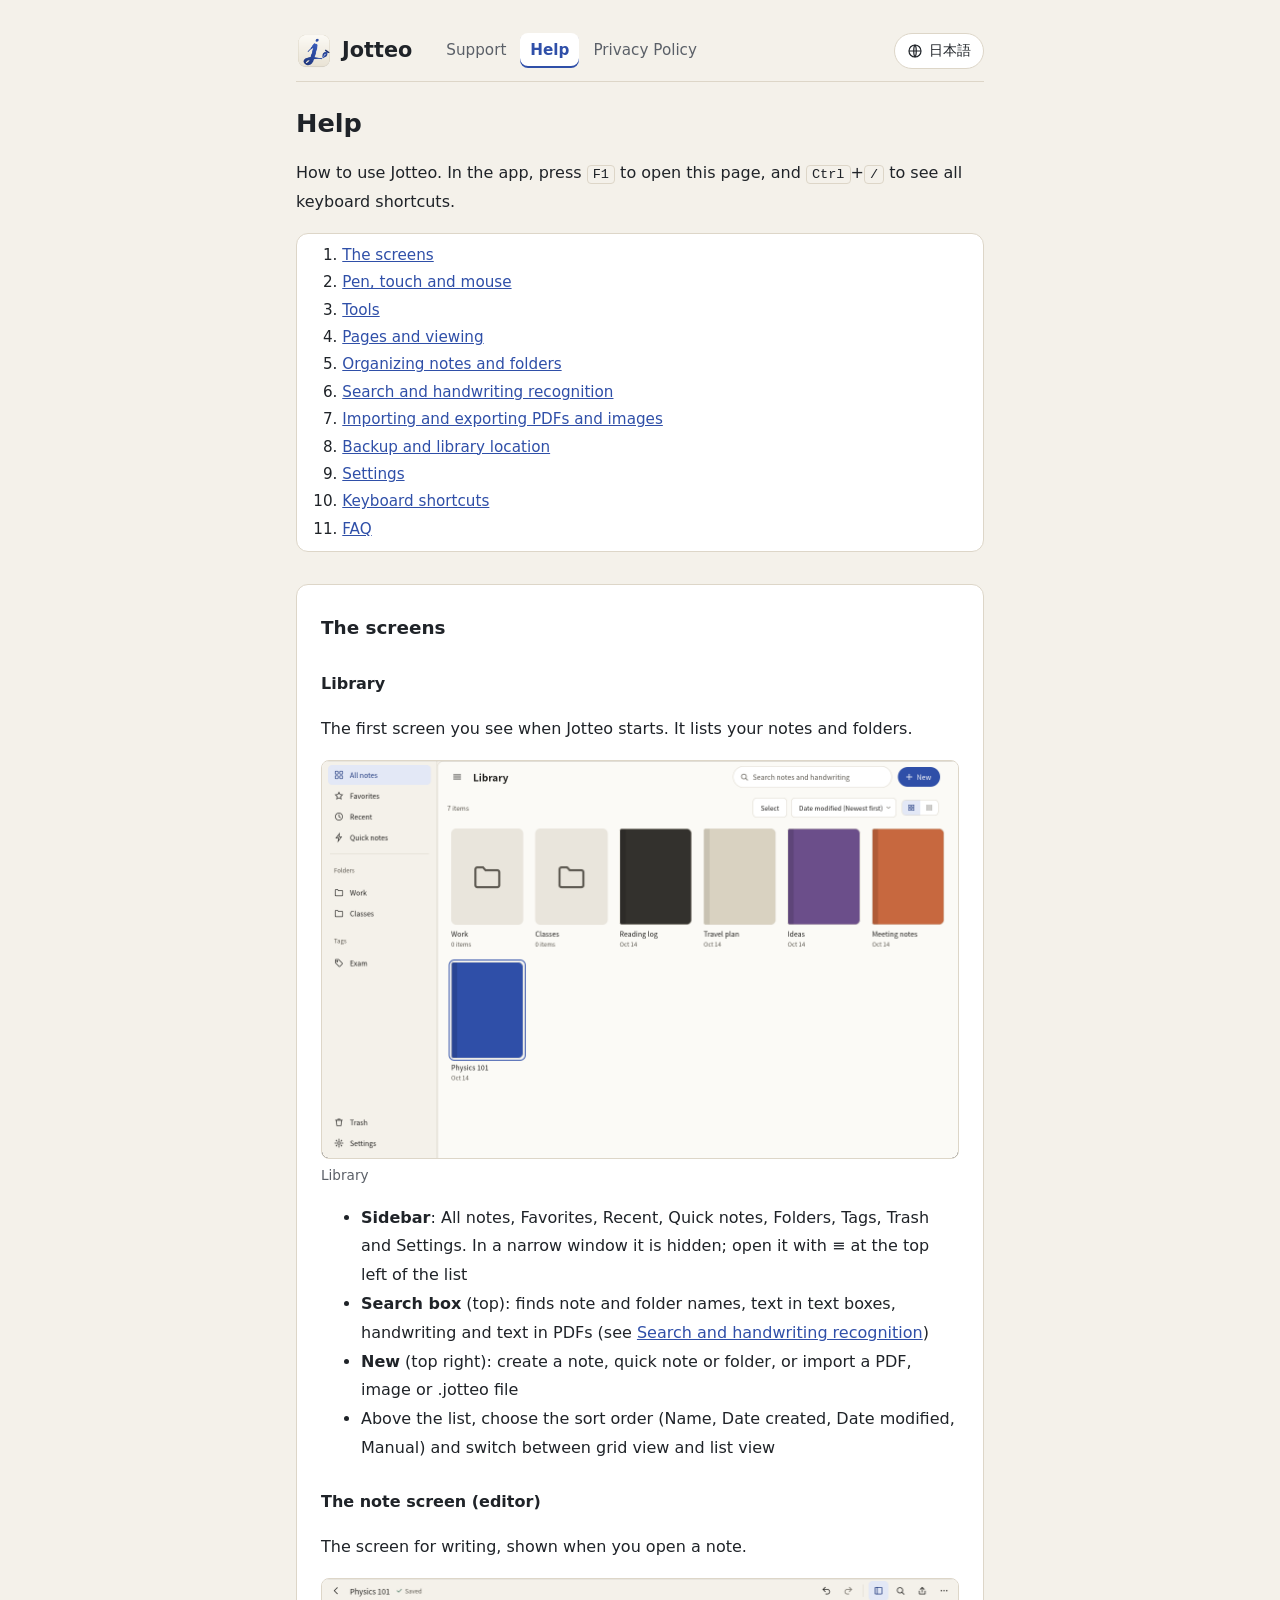
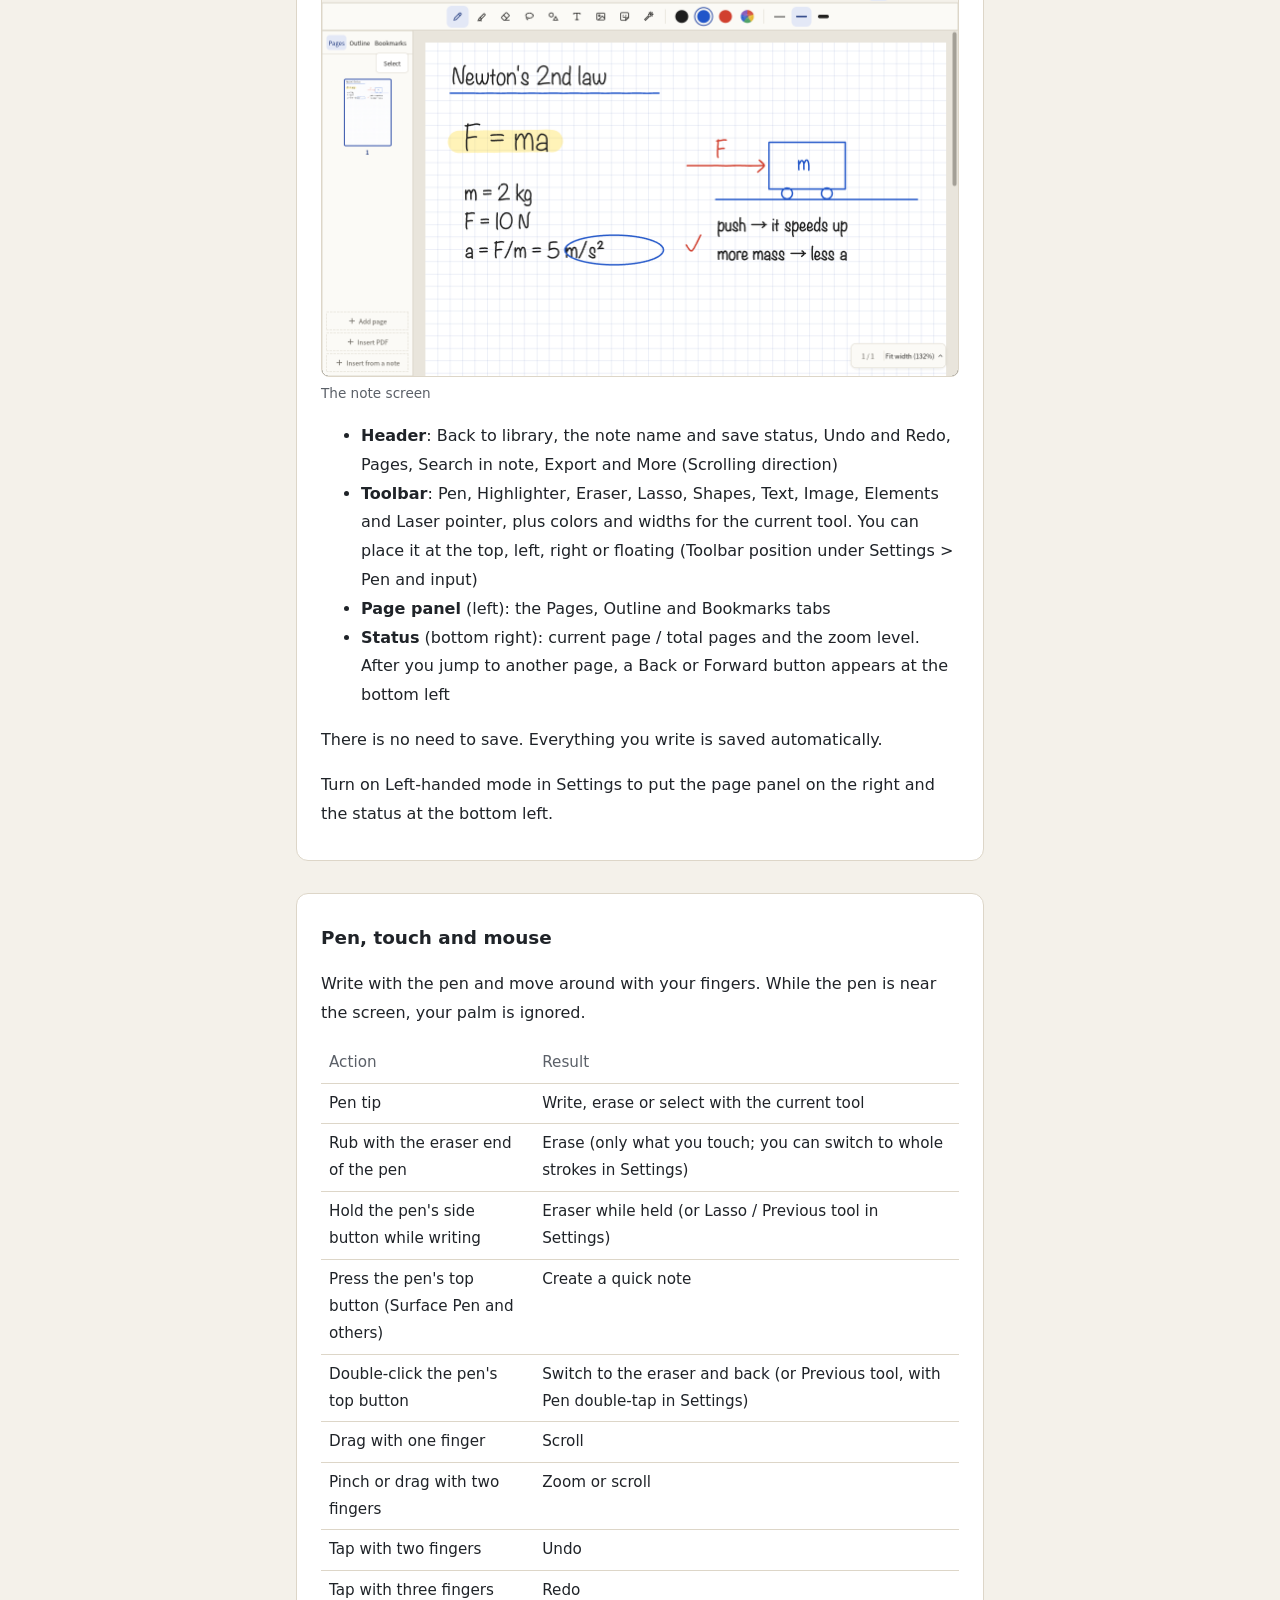
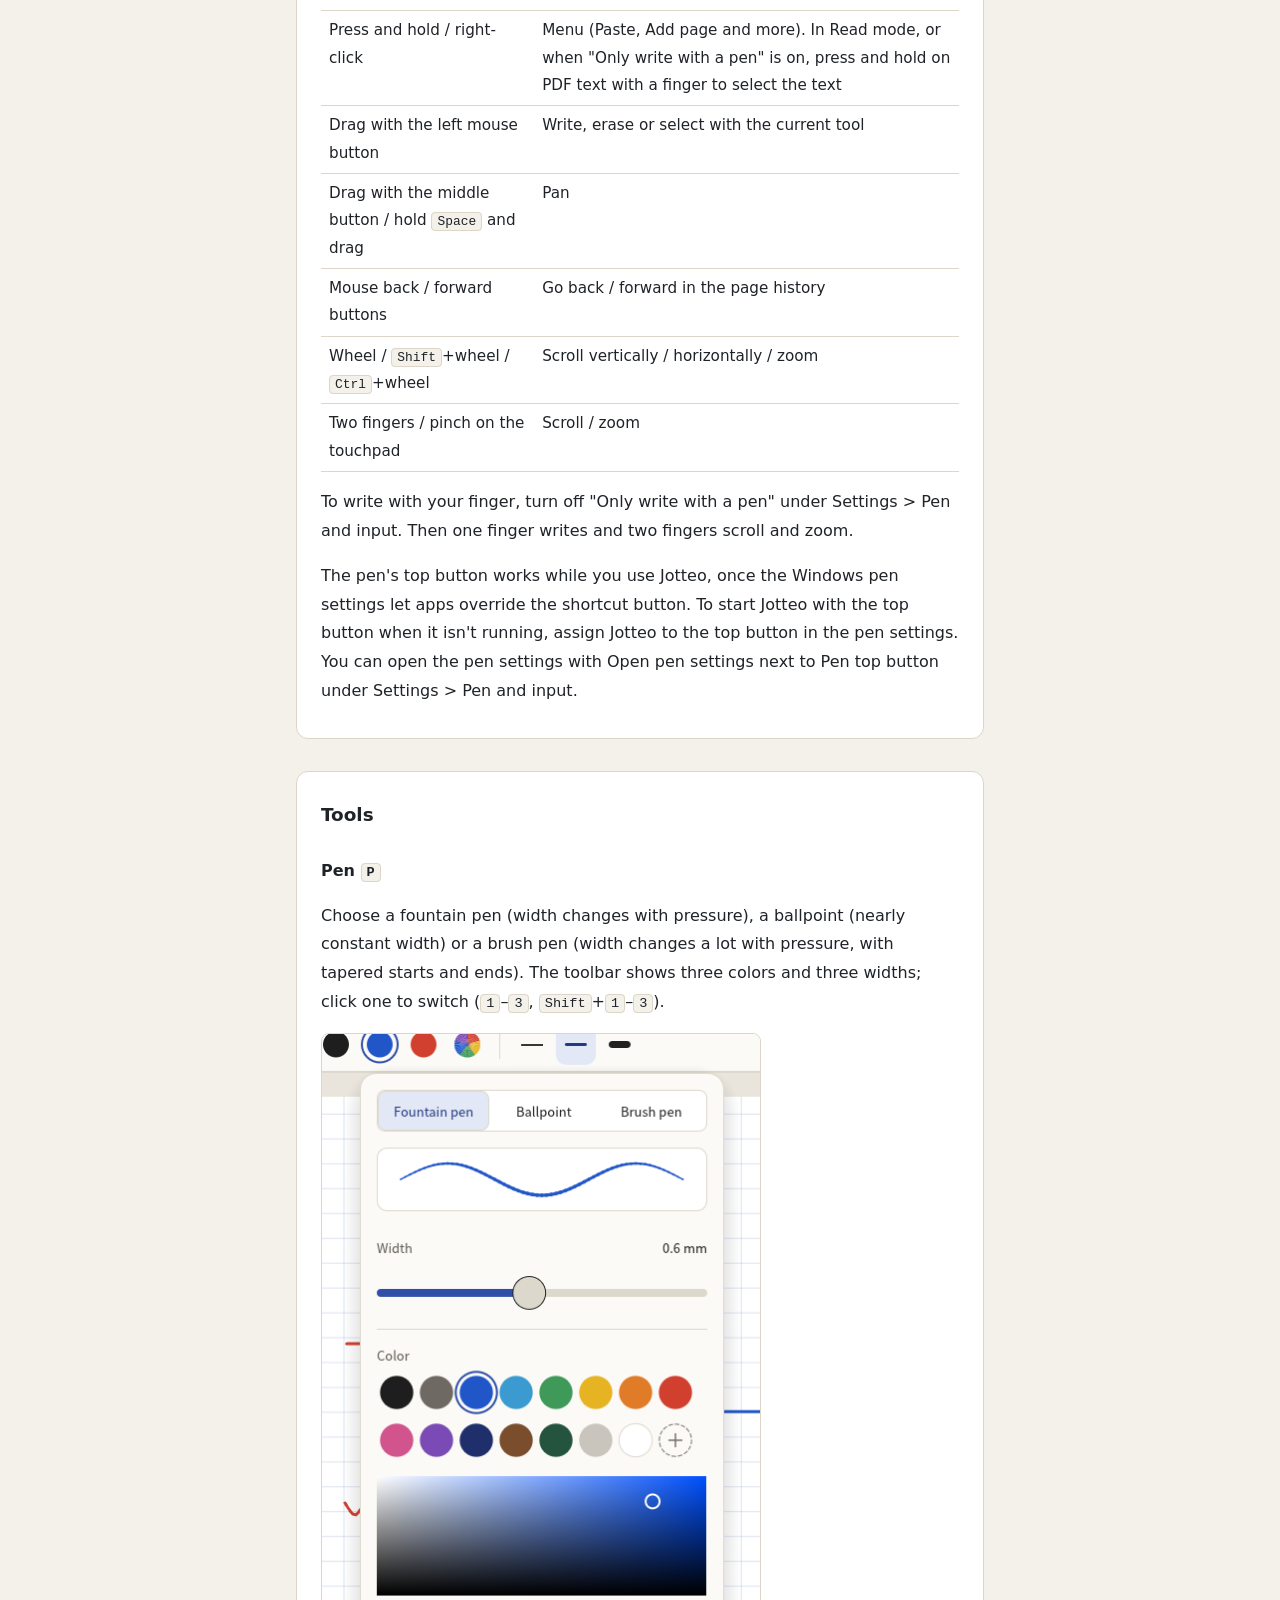
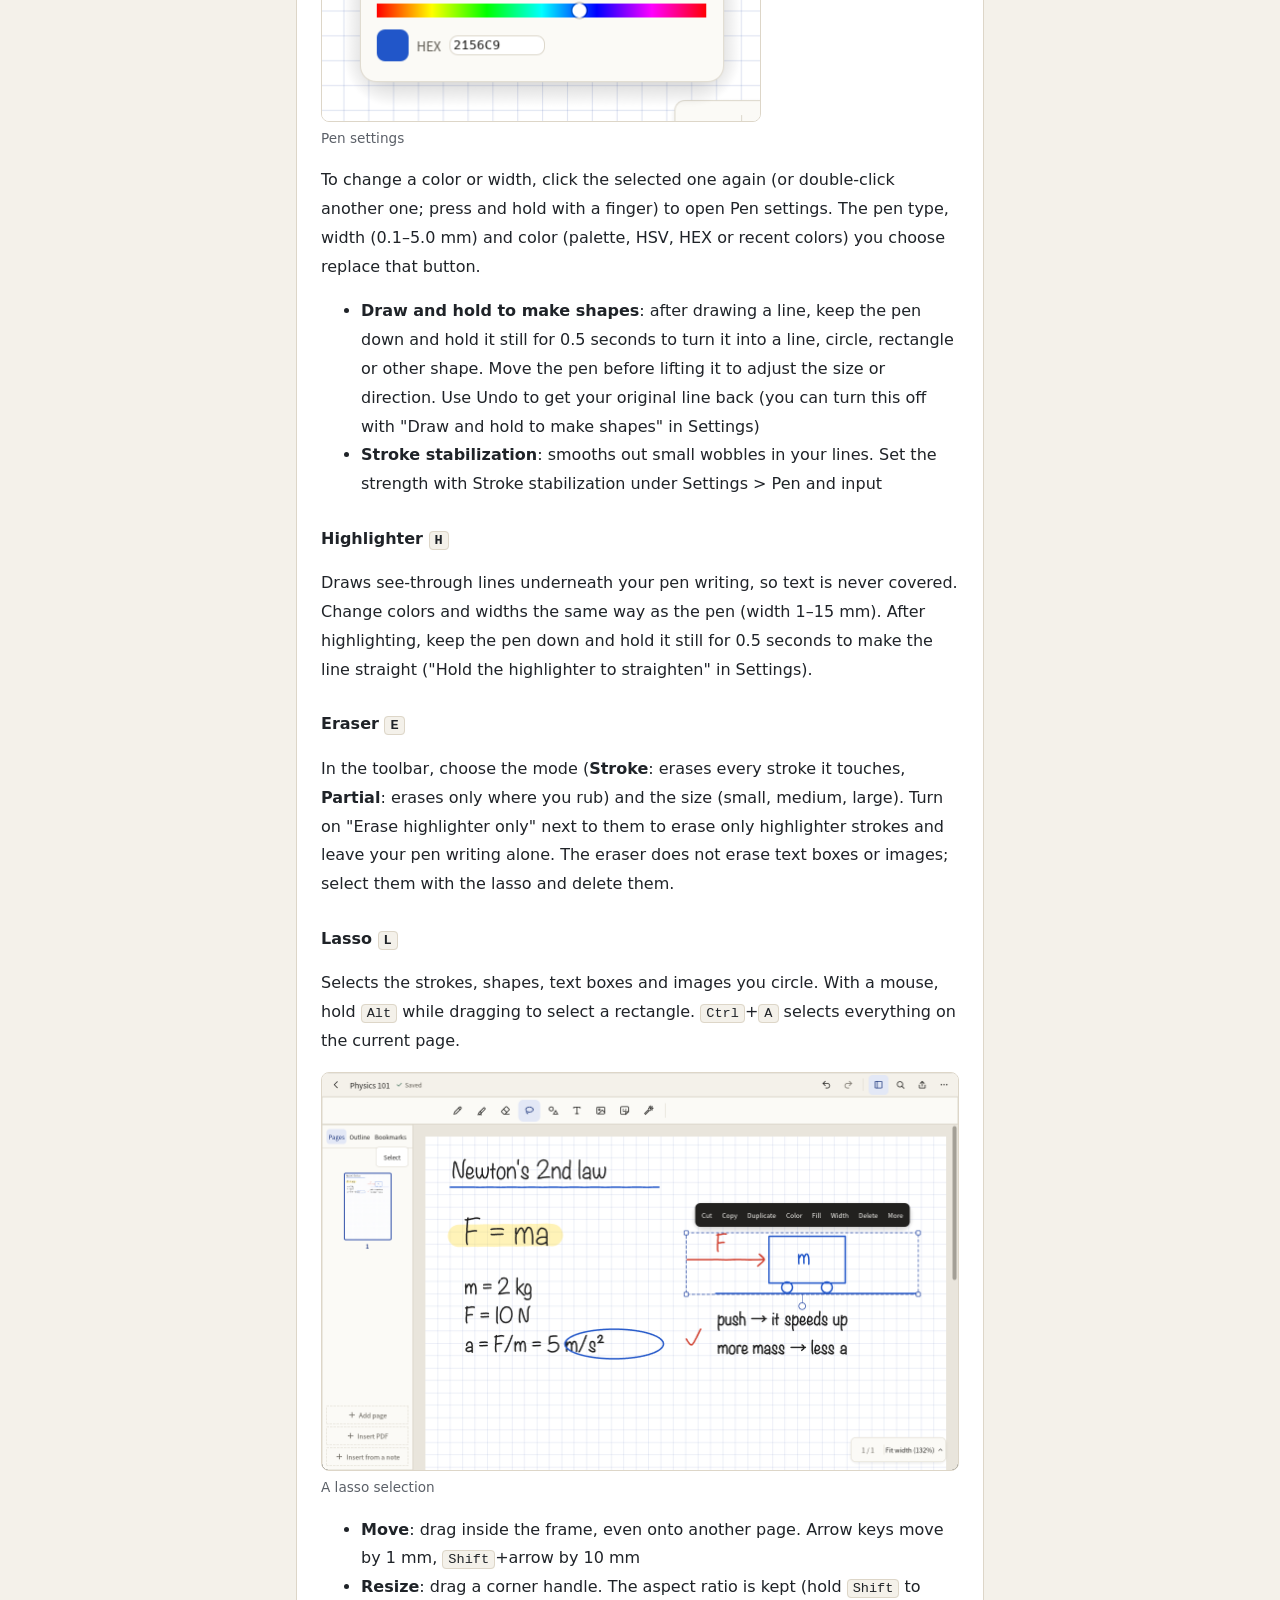
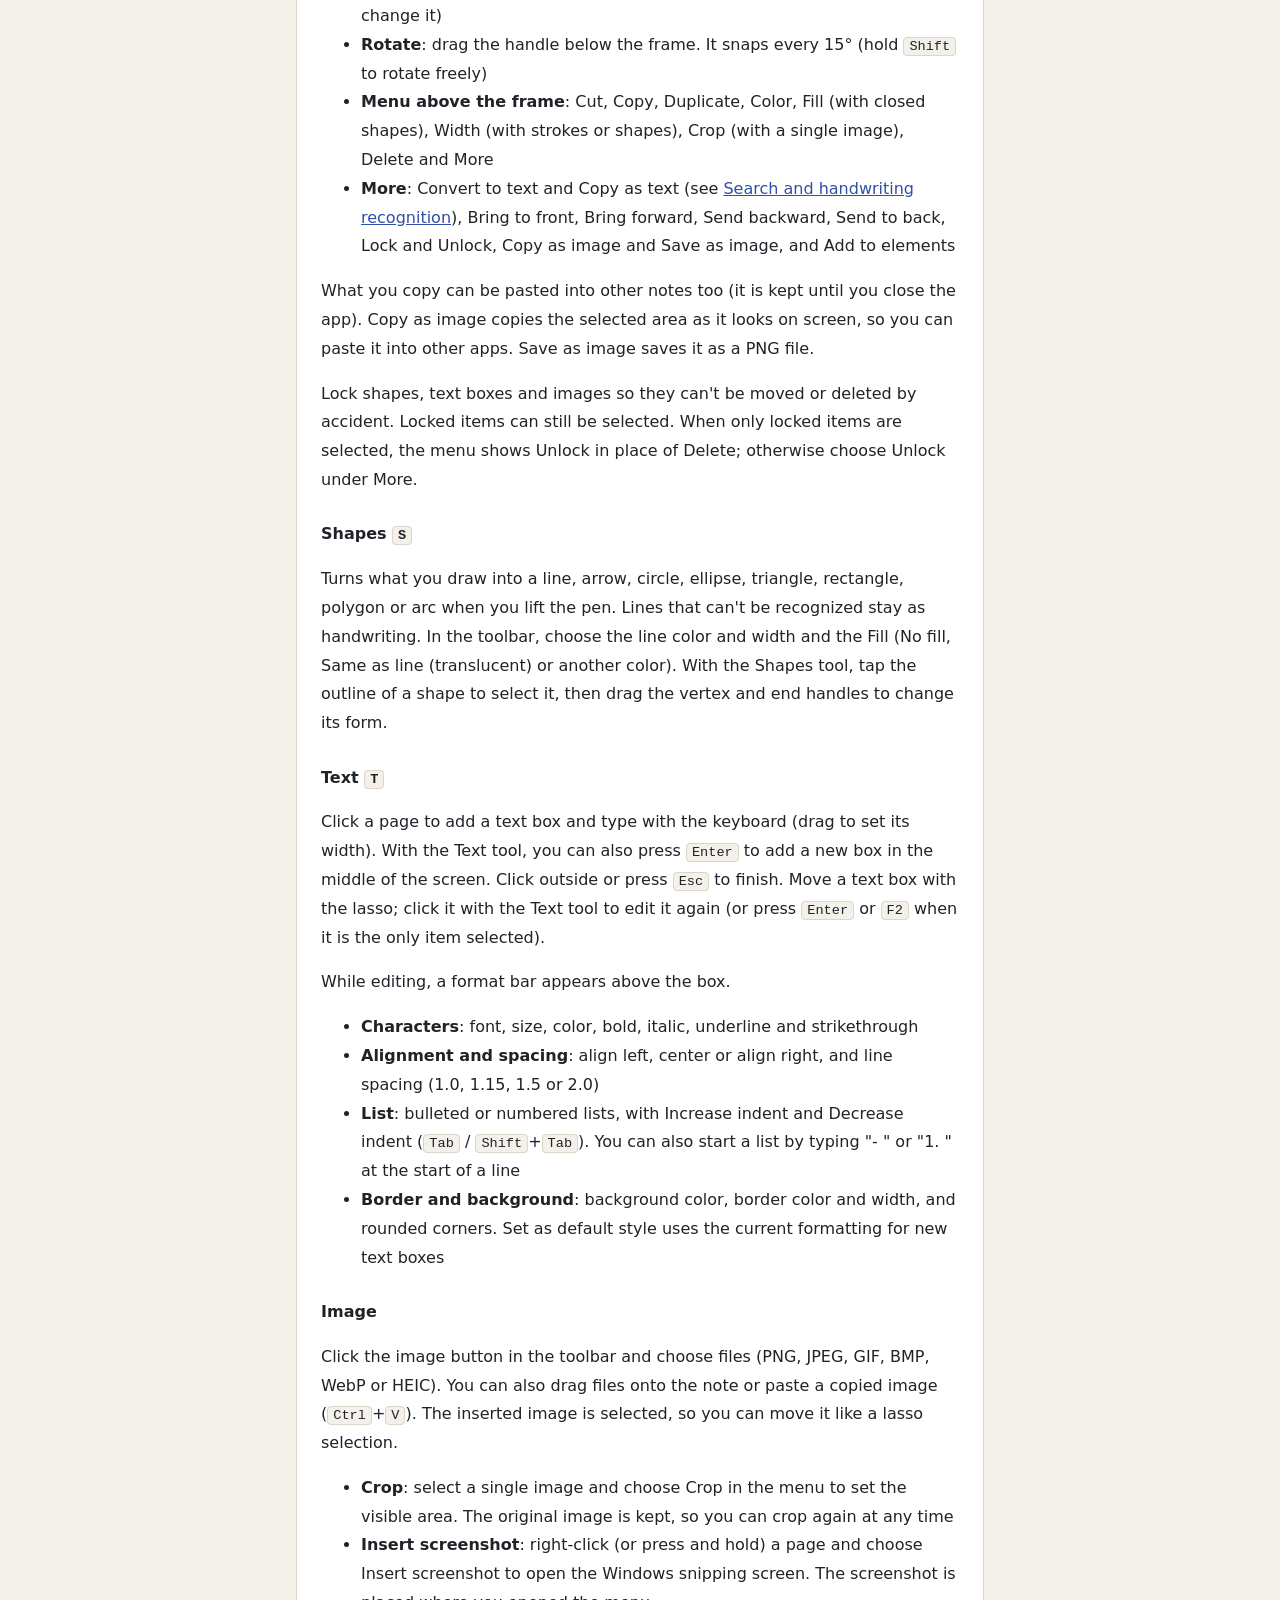
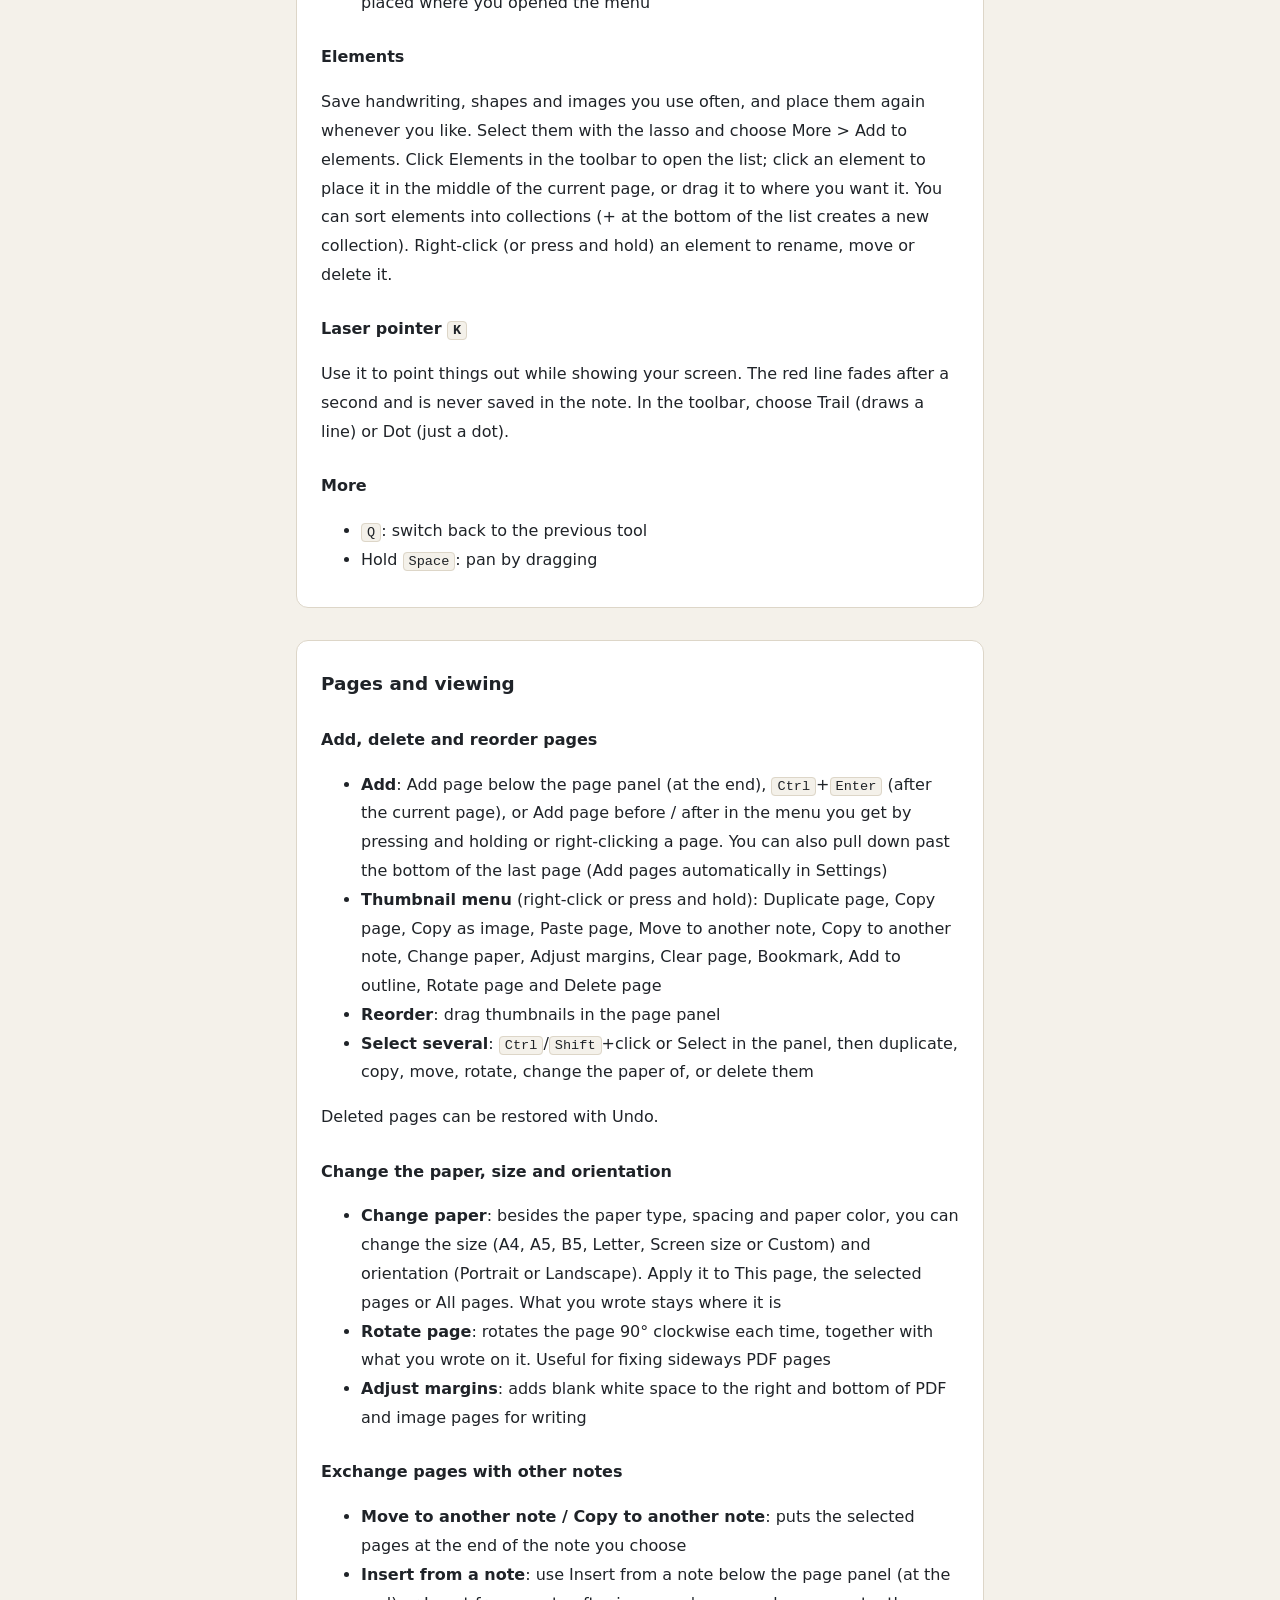
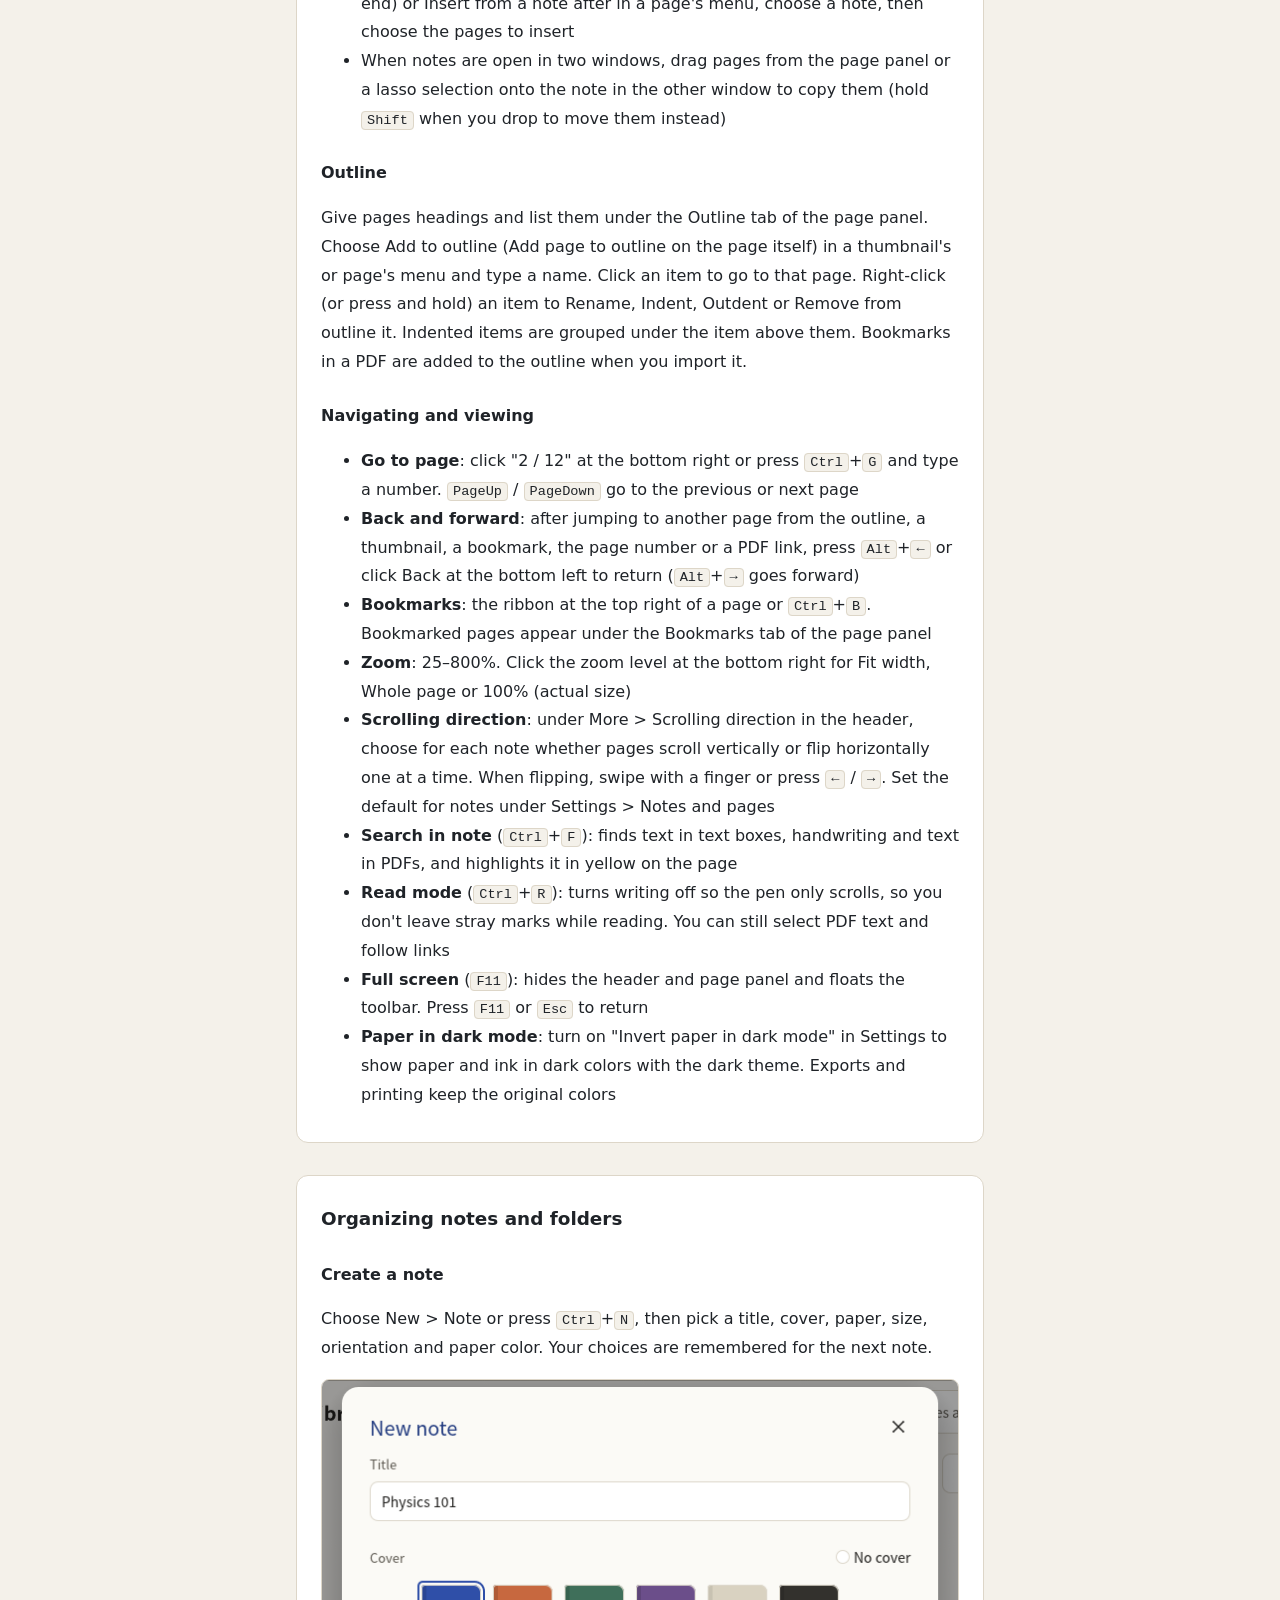
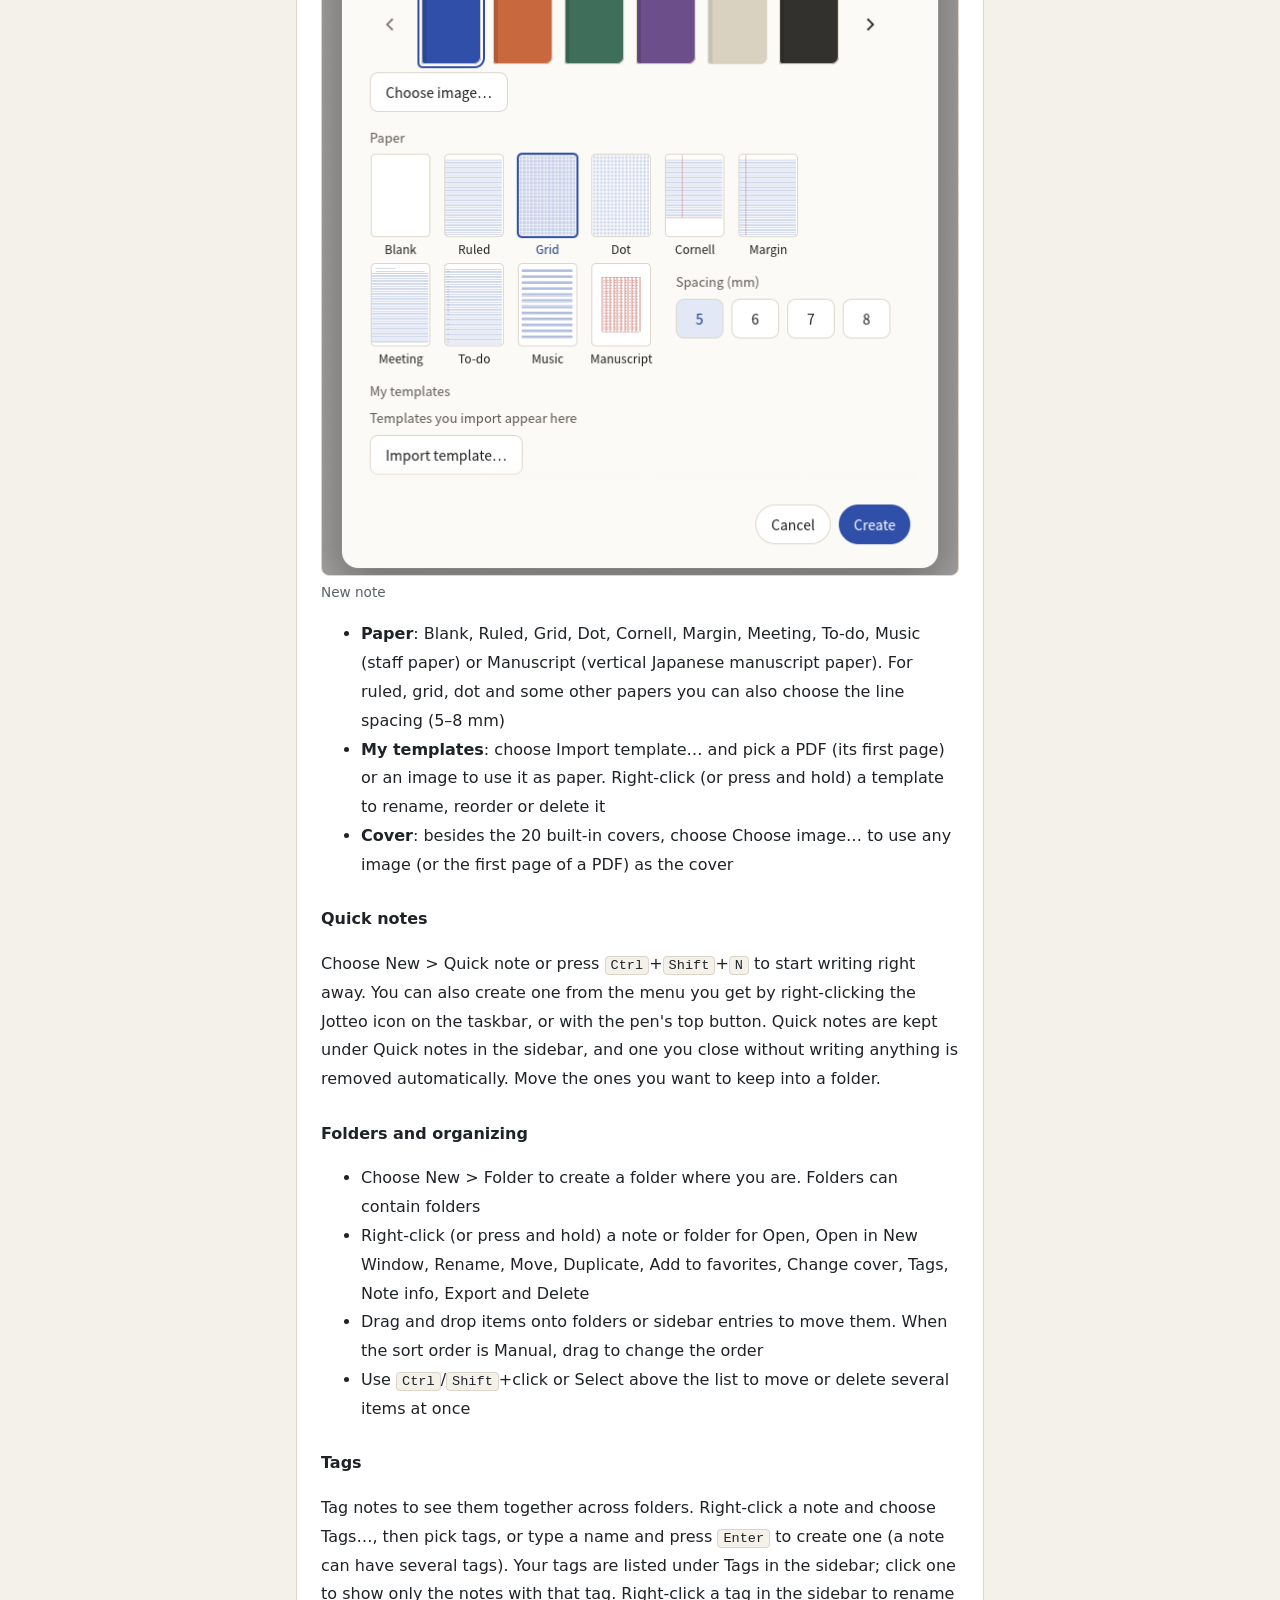
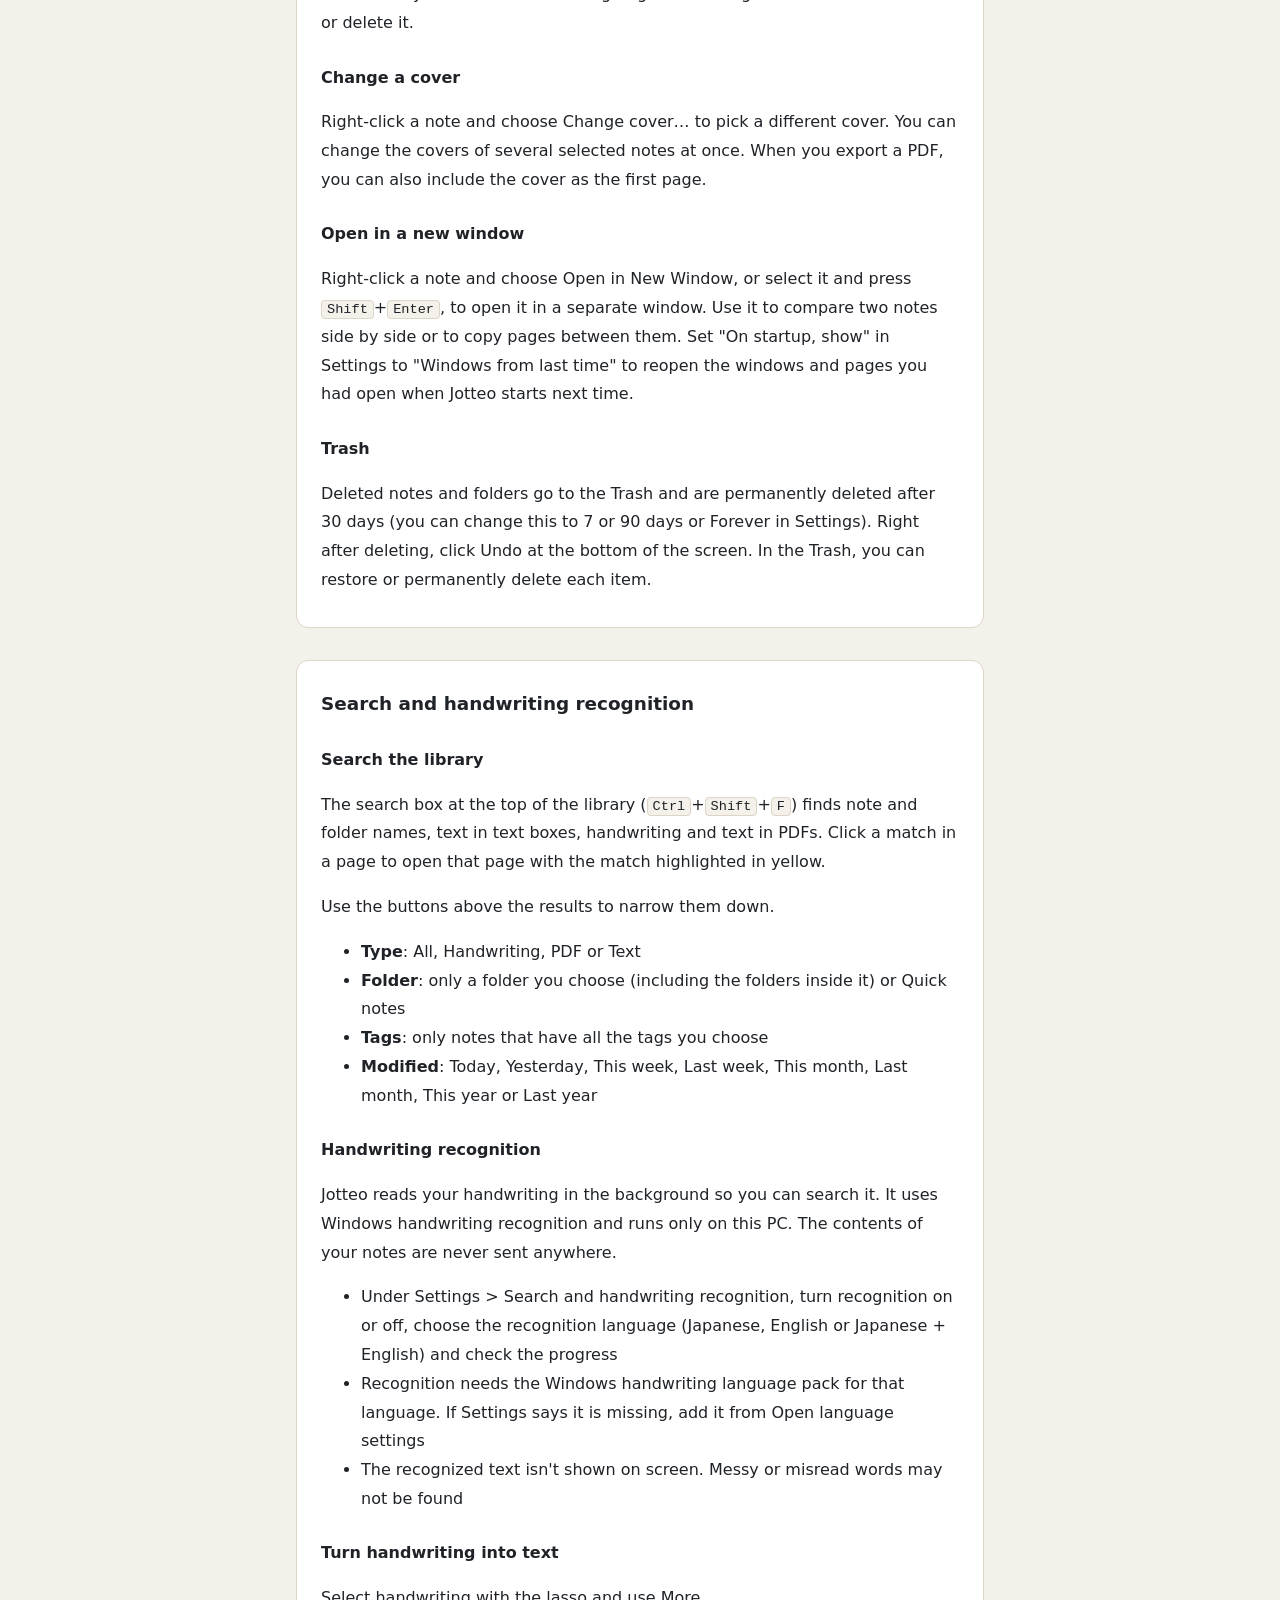
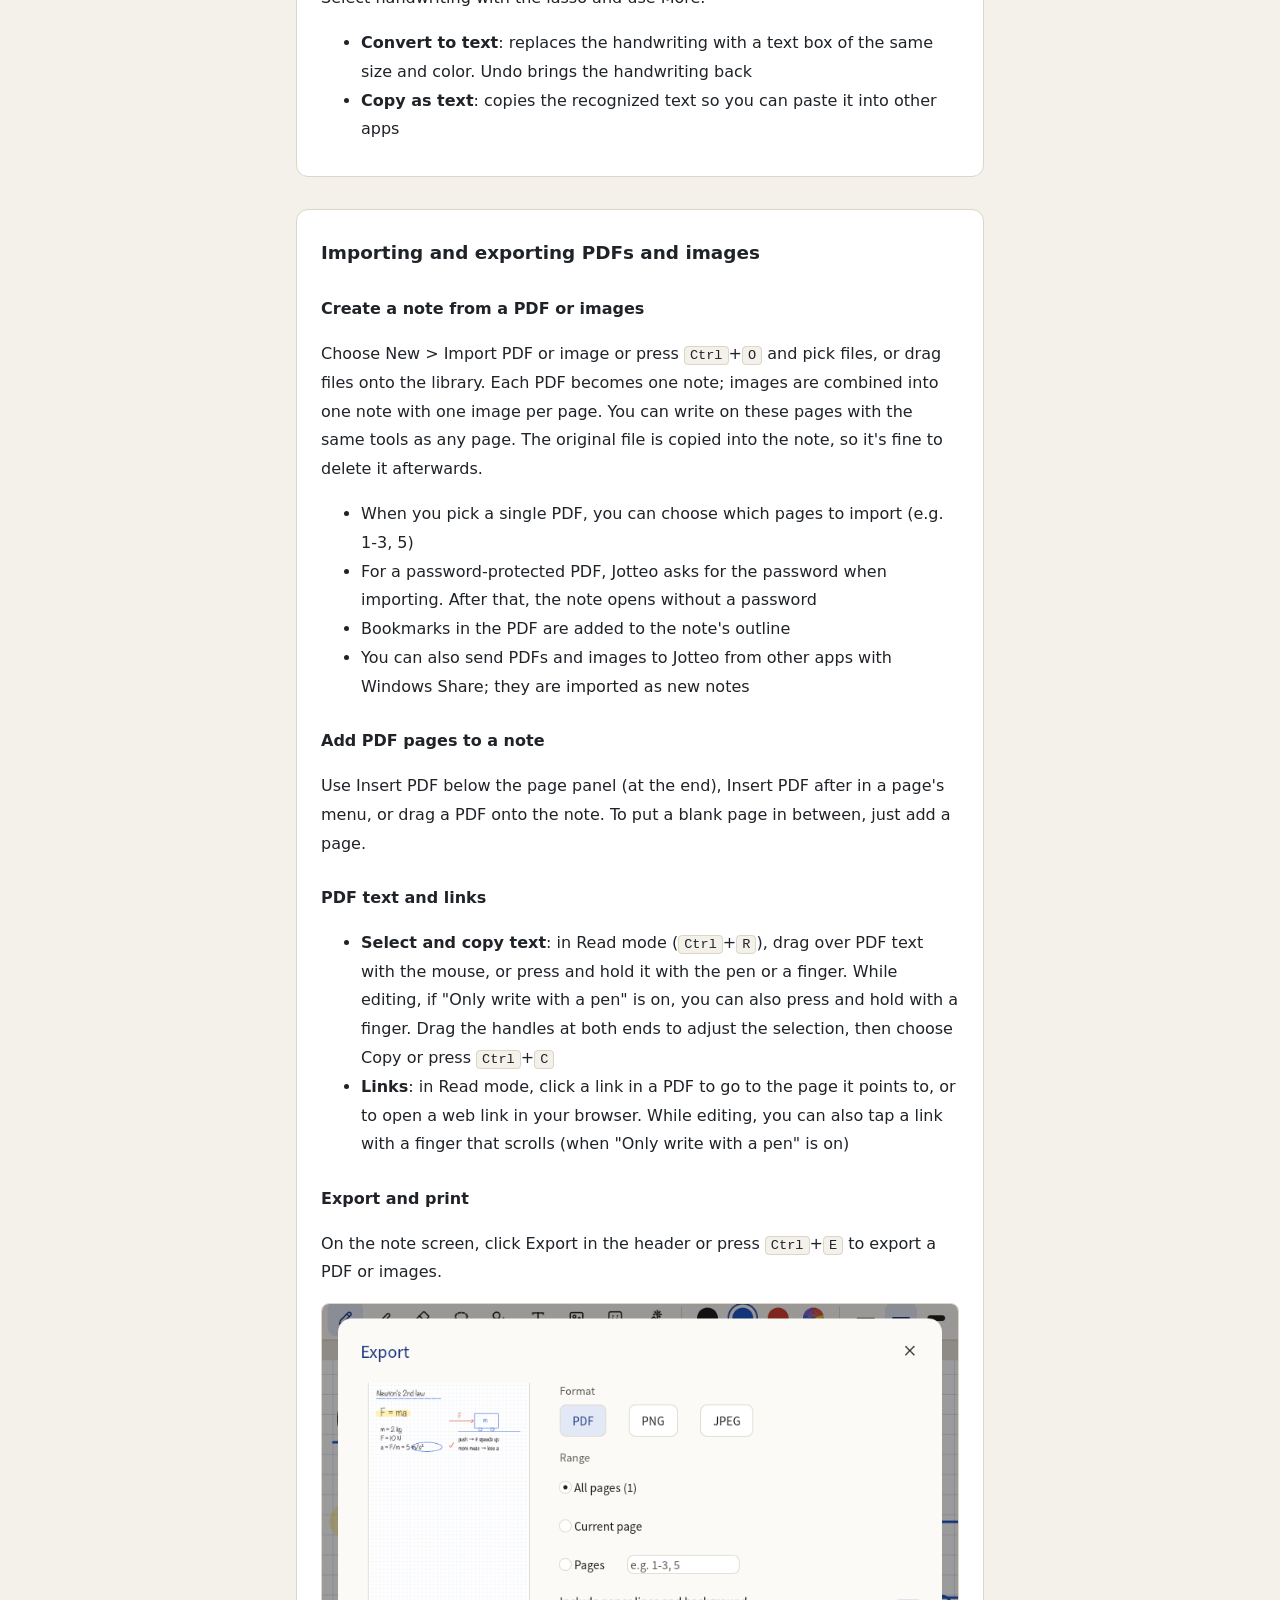
==== commit 9122c9c4: "v1.0 に合わせてヘルプとプライバシーポリシーを更新 / Update help and privacy policy for v1.0" ====
--- a/help-en.html
+++ b/help-en.html
@@ -4,10 +4,10 @@
 <meta charset="utf-8">
 <meta name="viewport" content="width=device-width, initial-scale=1">
 <title>Jotteo Help</title>
-<link rel="stylesheet" href="style.css">
+<link rel="stylesheet" href="style.css?v=96869779">
 <link rel="icon" href="icon.png">
 <link rel="alternate" hreflang="ja" href="help.html">
-<script src="lang.js"></script>
+<script src="lang.js?v=f2ebd4c5"></script>
 </head>
 <body>
 <main>
@@ -18,7 +18,7 @@
 </header>
 
 <h1>Help</h1>
-<p>How to use Jotteo. In the app, press <kbd>Ctrl</kbd>+<kbd>/</kbd> to see all keyboard shortcuts.</p>
+<p>How to use Jotteo. In the app, press <kbd>F1</kbd> to open this page, and <kbd>Ctrl</kbd>+<kbd>/</kbd> to see all keyboard shortcuts.</p>
 
 <nav class="toc" aria-label="Contents">
 <ol>
@@ -27,8 +27,9 @@
 <li><a href="#tools">Tools</a></li>
 <li><a href="#pages">Pages and viewing</a></li>
 <li><a href="#library">Organizing notes and folders</a></li>
+<li><a href="#search">Search and handwriting recognition</a></li>
 <li><a href="#pdf">Importing and exporting PDFs and images</a></li>
-<li><a href="#backup">Backup and restore</a></li>
+<li><a href="#backup">Backup and library location</a></li>
 <li><a href="#settings">Settings</a></li>
 <li><a href="#shortcuts">Keyboard shortcuts</a></li>
 <li><a href="#faq">FAQ</a></li>
@@ -39,25 +40,26 @@
 <h2>The screens</h2>
 <h3>Library</h3>
 <p>The first screen you see when Jotteo starts. It lists your notes and folders.</p>
-<figure><img src="images/help/en-library.webp" width="1280" height="800" alt="The library: a sidebar on the left and note covers on the right" loading="lazy">
+<figure><img src="images/help/en-library.webp" width="1280" height="800" alt="The library: a sidebar with folders and tags on the left, and folders and note covers on the right" loading="lazy">
 <figcaption>Library</figcaption></figure>
 <ul>
-<li><strong>Sidebar</strong>: All notes, Favorites, Recent, Quick notes, Folders, Trash and Settings. In a narrow window it is hidden; open it with ≡ at the top left of the list</li>
-<li><strong>Search box</strong> (top): finds note and folder names and text in text boxes</li>
+<li><strong>Sidebar</strong>: All notes, Favorites, Recent, Quick notes, Folders, Tags, Trash and Settings. In a narrow window it is hidden; open it with ≡ at the top left of the list</li>
+<li><strong>Search box</strong> (top): finds note and folder names, text in text boxes, handwriting and text in PDFs (see <a href="#search">Search and handwriting recognition</a>)</li>
 <li><strong>New</strong> (top right): create a note, quick note or folder, or import a PDF, image or .jotteo file</li>
 <li>Above the list, choose the sort order (Name, Date created, Date modified, Manual) and switch between grid view and list view</li>
 </ul>
 <h3>The note screen (editor)</h3>
 <p>The screen for writing, shown when you open a note.</p>
-<figure><img src="images/help/en-editor.webp" width="1280" height="800" alt="The note screen: the header and toolbar at the top, page thumbnails on the left and the page in the middle" loading="lazy">
+<figure><img src="images/help/en-editor.webp" width="1280" height="800" alt="The note screen: the header and toolbar at the top, the page panel on the left and a handwritten page with a diagram drawn with the Shapes tool in the middle" loading="lazy">
 <figcaption>The note screen</figcaption></figure>
 <ul>
-<li><strong>Header</strong>: Back to library, the note name and save status, Undo and Redo, Pages, Search in note, Export and More</li>
-<li><strong>Toolbar</strong>: Pen, Highlighter, Eraser, Lasso, Text and Image, plus colors and widths for the current tool</li>
-<li><strong>Page panel</strong> (left): page thumbnails and bookmarked pages</li>
-<li><strong>Status</strong> (bottom right): current page / total pages and the zoom level</li>
+<li><strong>Header</strong>: Back to library, the note name and save status, Undo and Redo, Pages, Search in note, Export and More (Scrolling direction)</li>
+<li><strong>Toolbar</strong>: Pen, Highlighter, Eraser, Lasso, Shapes, Text, Image, Elements and Laser pointer, plus colors and widths for the current tool. You can place it at the top, left, right or floating (Toolbar position under Settings &gt; Pen and input)</li>
+<li><strong>Page panel</strong> (left): the Pages, Outline and Bookmarks tabs</li>
+<li><strong>Status</strong> (bottom right): current page / total pages and the zoom level. After you jump to another page, a Back or Forward button appears at the bottom left</li>
 </ul>
 <p>There is no need to save. Everything you write is saved automatically.</p>
+<p>Turn on Left-handed mode in Settings to put the page panel on the right and the status at the bottom left.</p>
 </section>
 
 <section id="input">
@@ -67,48 +69,75 @@
 <thead><tr><th>Action</th><th>Result</th></tr></thead>
 <tbody>
 <tr><td>Pen tip</td><td>Write, erase or select with the current tool</td></tr>
-<tr><td>Rub with the eraser end of the pen</td><td>Erase (whole strokes; you can change this in Settings)</td></tr>
+<tr><td>Rub with the eraser end of the pen</td><td>Erase (only what you touch; you can switch to whole strokes in Settings)</td></tr>
 <tr><td>Hold the pen's side button while writing</td><td>Eraser while held (or Lasso / Previous tool in Settings)</td></tr>
+<tr><td>Press the pen's top button (Surface Pen and others)</td><td>Create a quick note</td></tr>
+<tr><td>Double-click the pen's top button</td><td>Switch to the eraser and back (or Previous tool, with Pen double-tap in Settings)</td></tr>
 <tr><td>Drag with one finger</td><td>Scroll</td></tr>
 <tr><td>Pinch or drag with two fingers</td><td>Zoom or scroll</td></tr>
 <tr><td>Tap with two fingers</td><td>Undo</td></tr>
 <tr><td>Tap with three fingers</td><td>Redo</td></tr>
-<tr><td>Press and hold / right-click</td><td>Menu (Paste, Add page and more)</td></tr>
+<tr><td>Press and hold / right-click</td><td>Menu (Paste, Add page and more). In Read mode, or when "Only write with a pen" is on, press and hold on PDF text with a finger to select the text</td></tr>
 <tr><td>Drag with the left mouse button</td><td>Write, erase or select with the current tool</td></tr>
 <tr><td>Drag with the middle button / hold <kbd>Space</kbd> and drag</td><td>Pan</td></tr>
+<tr><td>Mouse back / forward buttons</td><td>Go back / forward in the page history</td></tr>
 <tr><td>Wheel / <kbd>Shift</kbd>+wheel / <kbd>Ctrl</kbd>+wheel</td><td>Scroll vertically / horizontally / zoom</td></tr>
 <tr><td>Two fingers / pinch on the touchpad</td><td>Scroll / zoom</td></tr>
 </tbody>
 </table>
 <p>To write with your finger, turn off "Only write with a pen" under Settings &gt; Pen and input. Then one finger writes and two fingers scroll and zoom.</p>
+<p>The pen's top button works while you use Jotteo, once the Windows pen settings let apps override the shortcut button. To start Jotteo with the top button when it isn't running, assign Jotteo to the top button in the pen settings. You can open the pen settings with Open pen settings next to Pen top button under Settings &gt; Pen and input.</p>
 </section>
 
 <section id="tools">
 <h2>Tools</h2>
 <h3>Pen <kbd>P</kbd></h3>
-<p>Choose a fountain pen (width changes with pressure) or a ballpoint (nearly constant width). The toolbar shows three colors and three widths; click one to switch (<kbd>1</kbd>–<kbd>3</kbd>, <kbd>Shift</kbd>+<kbd>1</kbd>–<kbd>3</kbd>).</p>
-<figure><img src="images/help/en-pen-settings.webp" width="440" height="690" alt="Pen settings: pen type, width slider, color palette and color picker" loading="lazy">
+<p>Choose a fountain pen (width changes with pressure), a ballpoint (nearly constant width) or a brush pen (width changes a lot with pressure, with tapered starts and ends). The toolbar shows three colors and three widths; click one to switch (<kbd>1</kbd>–<kbd>3</kbd>, <kbd>Shift</kbd>+<kbd>1</kbd>–<kbd>3</kbd>).</p>
+<figure><img src="images/help/en-pen-settings.webp" width="440" height="690" alt="Pen settings: fountain pen, ballpoint or brush pen, width slider, color palette and color picker" loading="lazy">
 <figcaption>Pen settings</figcaption></figure>
 <p>To change a color or width, click the selected one again (or double-click another one; press and hold with a finger) to open Pen settings. The pen type, width (0.1–5.0 mm) and color (palette, HSV, HEX or recent colors) you choose replace that button.</p>
+<ul>
+<li><strong>Draw and hold to make shapes</strong>: after drawing a line, keep the pen down and hold it still for 0.5 seconds to turn it into a line, circle, rectangle or other shape. Move the pen before lifting it to adjust the size or direction. Use Undo to get your original line back (you can turn this off with "Draw and hold to make shapes" in Settings)</li>
+<li><strong>Stroke stabilization</strong>: smooths out small wobbles in your lines. Set the strength with Stroke stabilization under Settings &gt; Pen and input</li>
+</ul>
 <h3>Highlighter <kbd>H</kbd></h3>
-<p>Draws see-through lines underneath your pen writing, so text is never covered. Change colors and widths the same way as the pen (width 1–15 mm).</p>
+<p>Draws see-through lines underneath your pen writing, so text is never covered. Change colors and widths the same way as the pen (width 1–15 mm). After highlighting, keep the pen down and hold it still for 0.5 seconds to make the line straight ("Hold the highlighter to straighten" in Settings).</p>
 <h3>Eraser <kbd>E</kbd></h3>
-<p>In the toolbar, choose the mode (<strong>Stroke</strong>: erases every stroke it touches, <strong>Partial</strong>: erases only where you rub) and the size (small, medium, large). The eraser does not erase text boxes or images; select them with the lasso and delete them.</p>
+<p>In the toolbar, choose the mode (<strong>Stroke</strong>: erases every stroke it touches, <strong>Partial</strong>: erases only where you rub) and the size (small, medium, large). Turn on "Erase highlighter only" next to them to erase only highlighter strokes and leave your pen writing alone. The eraser does not erase text boxes or images; select them with the lasso and delete them.</p>
 <h3>Lasso <kbd>L</kbd></h3>
-<p>Selects the strokes, text boxes and images you circle. With a mouse, hold <kbd>Alt</kbd> while dragging to select a rectangle. <kbd>Ctrl</kbd>+<kbd>A</kbd> selects everything on the current page.</p>
-<figure><img src="images/help/en-lasso.webp" width="1280" height="800" alt="Strokes selected with the lasso: handles at the corners and below the frame, and an action menu above" loading="lazy">
+<p>Selects the strokes, shapes, text boxes and images you circle. With a mouse, hold <kbd>Alt</kbd> while dragging to select a rectangle. <kbd>Ctrl</kbd>+<kbd>A</kbd> selects everything on the current page.</p>
+<figure><img src="images/help/en-lasso.webp" width="1280" height="800" alt="A diagram selected with the lasso: handles at the corners and below the frame, and an action menu above" loading="lazy">
 <figcaption>A lasso selection</figcaption></figure>
 <ul>
 <li><strong>Move</strong>: drag inside the frame, even onto another page. Arrow keys move by 1 mm, <kbd>Shift</kbd>+arrow by 10 mm</li>
 <li><strong>Resize</strong>: drag a corner handle. The aspect ratio is kept (hold <kbd>Shift</kbd> to change it)</li>
 <li><strong>Rotate</strong>: drag the handle below the frame. It snaps every 15° (hold <kbd>Shift</kbd> to rotate freely)</li>
-<li><strong>Menu above the frame</strong>: Cut, Copy, Duplicate, Color and Delete</li>
-</ul>
-<p>What you copy can be pasted into other notes too (it is kept until you close the app).</p>
+<li><strong>Menu above the frame</strong>: Cut, Copy, Duplicate, Color, Fill (with closed shapes), Width (with strokes or shapes), Crop (with a single image), Delete and More</li>
+<li><strong>More</strong>: Convert to text and Copy as text (see <a href="#search">Search and handwriting recognition</a>), Bring to front, Bring forward, Send backward, Send to back, Lock and Unlock, Copy as image and Save as image, and Add to elements</li>
+</ul>
+<p>What you copy can be pasted into other notes too (it is kept until you close the app). Copy as image copies the selected area as it looks on screen, so you can paste it into other apps. Save as image saves it as a PNG file.</p>
+<p>Lock shapes, text boxes and images so they can't be moved or deleted by accident. Locked items can still be selected. When only locked items are selected, the menu shows Unlock in place of Delete; otherwise choose Unlock under More.</p>
+<h3>Shapes <kbd>S</kbd></h3>
+<p>Turns what you draw into a line, arrow, circle, ellipse, triangle, rectangle, polygon or arc when you lift the pen. Lines that can't be recognized stay as handwriting. In the toolbar, choose the line color and width and the Fill (No fill, Same as line (translucent) or another color). With the Shapes tool, tap the outline of a shape to select it, then drag the vertex and end handles to change its form.</p>
 <h3>Text <kbd>T</kbd></h3>
-<p>Click a page to add a text box and type with the keyboard (drag to set its width). While editing, a bar above the box sets the font, size, color, bold, italic, underline and strikethrough. Click outside or press <kbd>Esc</kbd> to finish. Move a text box with the lasso; click it with the Text tool to edit it again.</p>
+<p>Click a page to add a text box and type with the keyboard (drag to set its width). With the Text tool, you can also press <kbd>Enter</kbd> to add a new box in the middle of the screen. Click outside or press <kbd>Esc</kbd> to finish. Move a text box with the lasso; click it with the Text tool to edit it again (or press <kbd>Enter</kbd> or <kbd>F2</kbd> when it is the only item selected).</p>
+<p>While editing, a format bar appears above the box.</p>
+<ul>
+<li><strong>Characters</strong>: font, size, color, bold, italic, underline and strikethrough</li>
+<li><strong>Alignment and spacing</strong>: align left, center or align right, and line spacing (1.0, 1.15, 1.5 or 2.0)</li>
+<li><strong>List</strong>: bulleted or numbered lists, with Increase indent and Decrease indent (<kbd>Tab</kbd> / <kbd>Shift</kbd>+<kbd>Tab</kbd>). You can also start a list by typing "- " or "1. " at the start of a line</li>
+<li><strong>Border and background</strong>: background color, border color and width, and rounded corners. Set as default style uses the current formatting for new text boxes</li>
+</ul>
 <h3>Image</h3>
 <p>Click the image button in the toolbar and choose files (PNG, JPEG, GIF, BMP, WebP or HEIC). You can also drag files onto the note or paste a copied image (<kbd>Ctrl</kbd>+<kbd>V</kbd>). The inserted image is selected, so you can move it like a lasso selection.</p>
+<ul>
+<li><strong>Crop</strong>: select a single image and choose Crop in the menu to set the visible area. The original image is kept, so you can crop again at any time</li>
+<li><strong>Insert screenshot</strong>: right-click (or press and hold) a page and choose Insert screenshot to open the Windows snipping screen. The screenshot is placed where you opened the menu</li>
+</ul>
+<h3>Elements</h3>
+<p>Save handwriting, shapes and images you use often, and place them again whenever you like. Select them with the lasso and choose More &gt; Add to elements. Click Elements in the toolbar to open the list; click an element to place it in the middle of the current page, or drag it to where you want it. You can sort elements into collections (+ at the bottom of the list creates a new collection). Right-click (or press and hold) an element to rename, move or delete it.</p>
+<h3>Laser pointer <kbd>K</kbd></h3>
+<p>Use it to point things out while showing your screen. The red line fades after a second and is never saved in the note. In the toolbar, choose Trail (draws a line) or Dot (just a dot).</p>
 <h3>More</h3>
 <ul>
 <li><kbd>Q</kbd>: switch back to the previous tool</li>
@@ -121,91 +150,172 @@
 <h3>Add, delete and reorder pages</h3>
 <ul>
 <li><strong>Add</strong>: Add page below the page panel (at the end), <kbd>Ctrl</kbd>+<kbd>Enter</kbd> (after the current page), or Add page before / after in the menu you get by pressing and holding or right-clicking a page. You can also pull down past the bottom of the last page (Add pages automatically in Settings)</li>
-<li><strong>Thumbnail menu</strong> (right-click or press and hold): Duplicate page, Copy page, Paste page, Change paper, Clear page, Bookmark and Delete page</li>
+<li><strong>Thumbnail menu</strong> (right-click or press and hold): Duplicate page, Copy page, Copy as image, Paste page, Move to another note, Copy to another note, Change paper, Adjust margins, Clear page, Bookmark, Add to outline, Rotate page and Delete page</li>
 <li><strong>Reorder</strong>: drag thumbnails in the page panel</li>
-<li><strong>Select several</strong>: <kbd>Ctrl</kbd>/<kbd>Shift</kbd>+click or Select in the panel, then duplicate, copy, change the paper of, or delete them</li>
+<li><strong>Select several</strong>: <kbd>Ctrl</kbd>/<kbd>Shift</kbd>+click or Select in the panel, then duplicate, copy, move, rotate, change the paper of, or delete them</li>
 </ul>
 <p>Deleted pages can be restored with Undo.</p>
+<h3>Change the paper, size and orientation</h3>
+<ul>
+<li><strong>Change paper</strong>: besides the paper type, spacing and paper color, you can change the size (A4, A5, B5, Letter, Screen size or Custom) and orientation (Portrait or Landscape). Apply it to This page, the selected pages or All pages. What you wrote stays where it is</li>
+<li><strong>Rotate page</strong>: rotates the page 90° clockwise each time, together with what you wrote on it. Useful for fixing sideways PDF pages</li>
+<li><strong>Adjust margins</strong>: adds blank white space to the right and bottom of PDF and image pages for writing</li>
+</ul>
+<h3>Exchange pages with other notes</h3>
+<ul>
+<li><strong>Move to another note / Copy to another note</strong>: puts the selected pages at the end of the note you choose</li>
+<li><strong>Insert from a note</strong>: use Insert from a note below the page panel (at the end) or Insert from a note after in a page's menu, choose a note, then choose the pages to insert</li>
+<li>When notes are open in two windows, drag pages from the page panel or a lasso selection onto the note in the other window to copy them (hold <kbd>Shift</kbd> when you drop to move them instead)</li>
+</ul>
+<h3>Outline</h3>
+<p>Give pages headings and list them under the Outline tab of the page panel. Choose Add to outline (Add page to outline on the page itself) in a thumbnail's or page's menu and type a name. Click an item to go to that page. Right-click (or press and hold) an item to Rename, Indent, Outdent or Remove from outline it. Indented items are grouped under the item above them. Bookmarks in a PDF are added to the outline when you import it.</p>
 <h3>Navigating and viewing</h3>
 <ul>
 <li><strong>Go to page</strong>: click "2 / 12" at the bottom right or press <kbd>Ctrl</kbd>+<kbd>G</kbd> and type a number. <kbd>PageUp</kbd> / <kbd>PageDown</kbd> go to the previous or next page</li>
+<li><strong>Back and forward</strong>: after jumping to another page from the outline, a thumbnail, a bookmark, the page number or a PDF link, press <kbd>Alt</kbd>+<kbd>←</kbd> or click Back at the bottom left to return (<kbd>Alt</kbd>+<kbd>→</kbd> goes forward)</li>
 <li><strong>Bookmarks</strong>: the ribbon at the top right of a page or <kbd>Ctrl</kbd>+<kbd>B</kbd>. Bookmarked pages appear under the Bookmarks tab of the page panel</li>
 <li><strong>Zoom</strong>: 25–800%. Click the zoom level at the bottom right for Fit width, Whole page or 100% (actual size)</li>
-<li><strong>Search in note</strong> (<kbd>Ctrl</kbd>+<kbd>F</kbd>): finds text in text boxes and highlights it in yellow on the page</li>
-<li><strong>Read mode</strong> (<kbd>Ctrl</kbd>+<kbd>R</kbd>): turns writing off so the pen only scrolls, so you don't leave stray marks while reading</li>
-<li><strong>Full screen</strong> (<kbd>F11</kbd>): hides the header and page panel and floats the toolbar at the top. Press <kbd>F11</kbd> or <kbd>Esc</kbd> to return</li>
+<li><strong>Scrolling direction</strong>: under More &gt; Scrolling direction in the header, choose for each note whether pages scroll vertically or flip horizontally one at a time. When flipping, swipe with a finger or press <kbd>←</kbd> / <kbd>→</kbd>. Set the default for notes under Settings &gt; Notes and pages</li>
+<li><strong>Search in note</strong> (<kbd>Ctrl</kbd>+<kbd>F</kbd>): finds text in text boxes, handwriting and text in PDFs, and highlights it in yellow on the page</li>
+<li><strong>Read mode</strong> (<kbd>Ctrl</kbd>+<kbd>R</kbd>): turns writing off so the pen only scrolls, so you don't leave stray marks while reading. You can still select PDF text and follow links</li>
+<li><strong>Full screen</strong> (<kbd>F11</kbd>): hides the header and page panel and floats the toolbar. Press <kbd>F11</kbd> or <kbd>Esc</kbd> to return</li>
+<li><strong>Paper in dark mode</strong>: turn on "Invert paper in dark mode" in Settings to show paper and ink in dark colors with the dark theme. Exports and printing keep the original colors</li>
 </ul>
 </section>
 
 <section id="library">
 <h2>Organizing notes and folders</h2>
 <h3>Create a note</h3>
-<p>Choose New &gt; Note or press <kbd>Ctrl</kbd>+<kbd>N</kbd>, then pick a title, cover, paper (Blank, Ruled, Grid, Dot, Cornell, Margin, Meeting or To-do), size, orientation and paper color. Your choices are remembered for the next note.</p>
-<figure><img src="images/help/en-new-note.webp" width="640" height="800" alt="The New note dialog: covers and papers, size, orientation and paper color" loading="lazy">
+<p>Choose New &gt; Note or press <kbd>Ctrl</kbd>+<kbd>N</kbd>, then pick a title, cover, paper, size, orientation and paper color. Your choices are remembered for the next note.</p>
+<figure><img src="images/help/en-new-note.webp" width="640" height="800" alt="The New note dialog: title, covers, Choose image, papers, line spacing and My templates" loading="lazy">
 <figcaption>New note</figcaption></figure>
+<ul>
+<li><strong>Paper</strong>: Blank, Ruled, Grid, Dot, Cornell, Margin, Meeting, To-do, Music (staff paper) or Manuscript (vertical Japanese manuscript paper). For ruled, grid, dot and some other papers you can also choose the line spacing (5–8 mm)</li>
+<li><strong>My templates</strong>: choose Import template… and pick a PDF (its first page) or an image to use it as paper. Right-click (or press and hold) a template to rename, reorder or delete it</li>
+<li><strong>Cover</strong>: besides the 20 built-in covers, choose Choose image… to use any image (or the first page of a PDF) as the cover</li>
+</ul>
 <h3>Quick notes</h3>
-<p>Choose New &gt; Quick note or press <kbd>Ctrl</kbd>+<kbd>Shift</kbd>+<kbd>N</kbd> to start writing right away. You can also create one from the menu you get by right-clicking the Jotteo icon on the taskbar. Quick notes are kept under Quick notes in the sidebar, and one you close without writing anything is removed automatically. Move the ones you want to keep into a folder.</p>
+<p>Choose New &gt; Quick note or press <kbd>Ctrl</kbd>+<kbd>Shift</kbd>+<kbd>N</kbd> to start writing right away. You can also create one from the menu you get by right-clicking the Jotteo icon on the taskbar, or with the pen's top button. Quick notes are kept under Quick notes in the sidebar, and one you close without writing anything is removed automatically. Move the ones you want to keep into a folder.</p>
 <h3>Folders and organizing</h3>
 <ul>
 <li>Choose New &gt; Folder to create a folder where you are. Folders can contain folders</li>
-<li>Right-click (or press and hold) a note or folder for Open, Rename, Move, Duplicate, Add to favorites, Note info, Export and Delete</li>
+<li>Right-click (or press and hold) a note or folder for Open, Open in New Window, Rename, Move, Duplicate, Add to favorites, Change cover, Tags, Note info, Export and Delete</li>
 <li>Drag and drop items onto folders or sidebar entries to move them. When the sort order is Manual, drag to change the order</li>
 <li>Use <kbd>Ctrl</kbd>/<kbd>Shift</kbd>+click or Select above the list to move or delete several items at once</li>
 </ul>
-<h3>Search</h3>
-<p>The search box at the top of the library (<kbd>Ctrl</kbd>+<kbd>Shift</kbd>+<kbd>F</kbd>) finds note and folder names and text in text boxes. Click a match in a page to open that page. Handwriting and text in PDFs can't be searched yet.</p>
+<h3>Tags</h3>
+<p>Tag notes to see them together across folders. Right-click a note and choose Tags…, then pick tags, or type a name and press <kbd>Enter</kbd> to create one (a note can have several tags). Your tags are listed under Tags in the sidebar; click one to show only the notes with that tag. Right-click a tag in the sidebar to rename or delete it.</p>
+<h3>Change a cover</h3>
+<p>Right-click a note and choose Change cover… to pick a different cover. You can change the covers of several selected notes at once. When you export a PDF, you can also include the cover as the first page.</p>
+<h3>Open in a new window</h3>
+<p>Right-click a note and choose Open in New Window, or select it and press <kbd>Shift</kbd>+<kbd>Enter</kbd>, to open it in a separate window. Use it to compare two notes side by side or to copy pages between them. Set "On startup, show" in Settings to "Windows from last time" to reopen the windows and pages you had open when Jotteo starts next time.</p>
 <h3>Trash</h3>
 <p>Deleted notes and folders go to the Trash and are permanently deleted after 30 days (you can change this to 7 or 90 days or Forever in Settings). Right after deleting, click Undo at the bottom of the screen. In the Trash, you can restore or permanently delete each item.</p>
+</section>
+
+<section id="search">
+<h2>Search and handwriting recognition</h2>
+<h3>Search the library</h3>
+<p>The search box at the top of the library (<kbd>Ctrl</kbd>+<kbd>Shift</kbd>+<kbd>F</kbd>) finds note and folder names, text in text boxes, handwriting and text in PDFs. Click a match in a page to open that page with the match highlighted in yellow.</p>
+<p>Use the buttons above the results to narrow them down.</p>
+<ul>
+<li><strong>Type</strong>: All, Handwriting, PDF or Text</li>
+<li><strong>Folder</strong>: only a folder you choose (including the folders inside it) or Quick notes</li>
+<li><strong>Tags</strong>: only notes that have all the tags you choose</li>
+<li><strong>Modified</strong>: Today, Yesterday, This week, Last week, This month, Last month, This year or Last year</li>
+</ul>
+<h3>Handwriting recognition</h3>
+<p>Jotteo reads your handwriting in the background so you can search it. It uses Windows handwriting recognition and runs only on this PC. The contents of your notes are never sent anywhere.</p>
+<ul>
+<li>Under Settings &gt; Search and handwriting recognition, turn recognition on or off, choose the recognition language (Japanese, English or Japanese + English) and check the progress</li>
+<li>Recognition needs the Windows handwriting language pack for that language. If Settings says it is missing, add it from Open language settings</li>
+<li>The recognized text isn't shown on screen. Messy or misread words may not be found</li>
+</ul>
+<h3>Turn handwriting into text</h3>
+<p>Select handwriting with the lasso and use More.</p>
+<ul>
+<li><strong>Convert to text</strong>: replaces the handwriting with a text box of the same size and color. Undo brings the handwriting back</li>
+<li><strong>Copy as text</strong>: copies the recognized text so you can paste it into other apps</li>
+</ul>
 </section>
 
 <section id="pdf">
 <h2>Importing and exporting PDFs and images</h2>
 <h3>Create a note from a PDF or images</h3>
 <p>Choose New &gt; Import PDF or image or press <kbd>Ctrl</kbd>+<kbd>O</kbd> and pick files, or drag files onto the library. Each PDF becomes one note; images are combined into one note with one image per page. You can write on these pages with the same tools as any page. The original file is copied into the note, so it's fine to delete it afterwards.</p>
-<p>Password-protected PDFs aren't supported yet.</p>
+<ul>
+<li>When you pick a single PDF, you can choose which pages to import (e.g. 1-3, 5)</li>
+<li>For a password-protected PDF, Jotteo asks for the password when importing. After that, the note opens without a password</li>
+<li>Bookmarks in the PDF are added to the note's outline</li>
+<li>You can also send PDFs and images to Jotteo from other apps with Windows Share; they are imported as new notes</li>
+</ul>
 <h3>Add PDF pages to a note</h3>
 <p>Use Insert PDF below the page panel (at the end), Insert PDF after in a page's menu, or drag a PDF onto the note. To put a blank page in between, just add a page.</p>
-<h3>Export to PDF and print</h3>
-<p>On the note screen, click Export in the header or press <kbd>Ctrl</kbd>+<kbd>E</kbd> to export a PDF.</p>
-<figure><img src="images/help/en-export-pdf.webp" width="792" height="558" alt="The Export to PDF dialog: a preview on the left, and range, paper and handwriting options on the right" loading="lazy">
-<figcaption>Export to PDF</figcaption></figure>
-<ul>
+<h3>PDF text and links</h3>
+<ul>
+<li><strong>Select and copy text</strong>: in Read mode (<kbd>Ctrl</kbd>+<kbd>R</kbd>), drag over PDF text with the mouse, or press and hold it with the pen or a finger. While editing, if "Only write with a pen" is on, you can also press and hold with a finger. Drag the handles at both ends to adjust the selection, then choose Copy or press <kbd>Ctrl</kbd>+<kbd>C</kbd></li>
+<li><strong>Links</strong>: in Read mode, click a link in a PDF to go to the page it points to, or to open a web link in your browser. While editing, you can also tap a link with a finger that scrolls (when "Only write with a pen" is on)</li>
+</ul>
+<h3>Export and print</h3>
+<p>On the note screen, click Export in the header or press <kbd>Ctrl</kbd>+<kbd>E</kbd> to export a PDF or images.</p>
+<figure><img src="images/help/en-export-pdf.webp" width="792" height="688" alt="The Export dialog: a preview on the left, and format, range, paper, cover, outline and handwriting options on the right" loading="lazy">
+<figcaption>Export</figcaption></figure>
+<ul>
+<li><strong>Format</strong>: PDF, PNG or JPEG. For images, choose the resolution (96, 150 or 300 dpi); two or more pages are saved as one file per page</li>
 <li><strong>Range</strong>: All pages, Current page, the pages selected in the page panel, or Pages (e.g. 1-3, 5)</li>
 <li><strong>Include paper lines and background</strong>: when off, only what you wrote is exported on white pages</li>
-<li><strong>Handwriting</strong>: Vector (sharp at any zoom) or Image (looks the same in older viewers)</li>
-</ul>
-<p>Text in imported PDFs stays selectable and searchable after export. Press <kbd>Ctrl</kbd>+<kbd>P</kbd> to print with the Windows print dialog.</p>
+<li><strong>Include the cover</strong> (PDF): adds the cover as the first page</li>
+<li><strong>Export the outline as PDF bookmarks</strong> (PDF): turns the note's outline into PDF bookmarks</li>
+<li><strong>Handwriting</strong> (PDF): Vector (sharp at any zoom) or Image (looks the same in older viewers)</li>
+<li><strong>Share…</strong>: exports with the chosen settings and hands the file to the Windows share screen (Mail, Teams and more)</li>
+</ul>
+<p>Text in imported PDFs stays selectable and searchable after export. Press <kbd>Ctrl</kbd>+<kbd>P</kbd> to print with the Windows print dialog. To paste a single page into another app, use Copy as image in the thumbnail menu or Copy page as image in the page's menu.</p>
 <h3>Share notes as .jotteo files</h3>
 <p>In the library, right-click a note and choose Export… to save it as a .jotteo file that stays fully editable. Import .jotteo files with New &gt; Import .jotteo, by dragging them onto the library, or by double-clicking them.</p>
+<p>When you double-click a file, you can choose Import or Open read-only. Open read-only opens the note without adding it to your library. To keep it, click Import to library in the bar at the top. You can choose what happens every time with "When opening a .jotteo file" in Settings.</p>
 </section>
 
 <section id="backup">
-<h2>Backup and restore</h2>
-<p>Your notes are stored only on this PC. <strong>Uninstalling Jotteo also deletes your notes</strong>, so make a backup before switching PCs or uninstalling.</p>
-<figure><img src="images/help/en-settings-backup.webp" width="1280" height="360" alt="Settings &gt; Backup: Back up library and Restore from backup buttons" loading="lazy">
+<h2>Backup and library location</h2>
+<p>Your notes are stored only on this PC. In the default location, <strong>uninstalling Jotteo also deletes your notes</strong>, so make a backup before switching PCs or uninstalling.</p>
+<figure><img src="images/help/en-settings-backup.webp" width="1280" height="700" alt="Settings &gt; Backup: automatic backup options, and the Back up library and Restore from backup buttons" loading="lazy">
 <figcaption>Settings &gt; Backup</figcaption></figure>
+<h3>Back up manually</h3>
 <ol>
-<li>In the library, open Settings (<kbd>Ctrl</kbd>+<kbd>,</kbd>), go to Backup, click Back up… and choose where to save. All notes and folders are saved to a single .jotteolib file (items in the Trash are not included)</li>
-<li>To restore, click Restore… and choose the .jotteolib file, or double-click the file. Then choose Add to current library or Replace… (replacing deletes all current notes, including those in the Trash, and can't be undone)</li>
+<li>In the library, open Settings (<kbd>Ctrl</kbd>+<kbd>,</kbd>), go to Backup, click Back up… and choose where to save. All notes and folders are saved to a single .jotteolib file, together with your tags, elements and templates (items in the Trash are not included)</li>
+<li>To restore, click Restore… and choose the .jotteolib file, or double-click the file. Then choose Add to current library or Replace… (replacing deletes all current notes, folders, tags, elements and templates, including those in the Trash, and can't be undone)</li>
 </ol>
 <p>Backup and restore are unavailable while a note is open. Go back to the library, then open Settings.</p>
+<h3 id="auto-backup">Automatic backup</h3>
+<p>Turn on Automatic backup under Settings &gt; Backup to regularly save the whole library as a .jotteolib file to the folder you choose. Choose a synced folder such as OneDrive to keep a copy in the cloud too.</p>
+<ul>
+<li><strong>Frequency</strong>: Daily, Weekly or When changed. Nothing is saved if nothing has changed since the last backup</li>
+<li><strong>Backups to keep</strong>: 1–30 (5 by default). The oldest automatic backups are deleted; manual backups and backups from other PCs are kept</li>
+<li>Backups are made only while Jotteo is open. Click Back up now to make one at any time</li>
+<li>To restore, choose the file with Restore…, just like a manual backup</li>
+</ul>
+<h3>Change the library location</h3>
+<p>Under Settings &gt; General, click Change… next to Library location and choose a folder (an external drive, for example) to move your library there. Notes in a folder outside the app are kept even if you uninstall Jotteo. After reinstalling, choose the same folder to switch to that library. Use default location… moves the library back.</p>
+<p>Synced folders such as OneDrive and network folders aren't recommended, because data can be damaged while syncing. To keep a copy in the cloud, use automatic backup. You can change the location only while no note is open in any window.</p>
 </section>
 
 <section id="settings">
 <h2>Settings</h2>
 <p>Open Settings from the library sidebar or with <kbd>Ctrl</kbd>+<kbd>,</kbd>. Changes take effect right away.</p>
 <ul>
-<li><strong>General</strong>: Language, Theme (light or dark), On startup, Keep items in Trash for, and Reset settings</li>
-<li><strong>Pen and input</strong>: Only write with a pen, Write with the mouse, Pressure sensitivity, Vary width with pressure, Pen side button, Pen eraser end, Two-finger tap to undo, Low-latency inking and Lasso selects</li>
-<li><strong>Notes and pages</strong>: Add pages automatically, New note defaults and Show status bar</li>
-<li><strong>Backup</strong>: back up and restore the library</li>
-<li><strong>Keyboard shortcuts</strong>: the list of shortcuts</li>
-<li><strong>About</strong>: version, open source licenses and the Getting started guide (shows the first-launch guide again)</li>
+<li><strong>General</strong>: Language, Theme (Use system setting, Light or Dark), On startup, show (Library, Last open note or Windows from last time), When opening a .jotteo file, Keep items in Trash for, Library location, and Reset settings</li>
+<li><strong>Pen and input</strong>: Only write with a pen, Write with the mouse, Pressure sensitivity, Vary width with pressure, Stroke stabilization, Pen side button, Pen eraser end, Pen double-tap, Pen top button, Two-finger tap to undo, Low-latency inking, Draw and hold to make shapes, Hold the highlighter to straighten, Toolbar position, Left-handed mode and Lasso selects</li>
+<li><strong>Notes and pages</strong>: Scrolling direction, Add pages automatically, New note defaults, Invert paper in dark mode and Show status bar</li>
+<li><strong>Search and handwriting recognition</strong>: Handwriting recognition on or off, Recognition language, Recognition status and Recognize again</li>
+<li><strong>Backup</strong>: Automatic backup (folder, frequency and backups to keep), and backing up and restoring the library</li>
+<li><strong>Keyboard shortcuts</strong>: the list of shortcuts, and changing them (see <a href="#shortcuts">Keyboard shortcuts</a>)</li>
+<li><strong>About</strong>: version, open source licenses, privacy policy, the Getting started guide (shows the first-launch guide again), help, support and logs</li>
 </ul>
 </section>
 
 <section id="shortcuts">
 <h2>Keyboard shortcuts</h2>
+<p>The tables show the default keys. Under Settings &gt; Keyboard shortcuts you can change or remove the keys for most commands (a few, such as Undo and Copy, can't be changed). Rotate page and Copy page as image have no default key, but you can assign one there. The <kbd>Ctrl</kbd>+<kbd>/</kbd> list always shows your current keys.</p>
 <h3>Everywhere</h3>
 <table class="keys">
 <tbody>
@@ -215,6 +325,7 @@
 <tr><td>Search</td><td><kbd>Ctrl</kbd>+<kbd>Shift</kbd>+<kbd>F</kbd></td></tr>
 <tr><td>Settings</td><td><kbd>Ctrl</kbd>+<kbd>,</kbd></td></tr>
 <tr><td>Keyboard shortcuts</td><td><kbd>Ctrl</kbd>+<kbd>/</kbd></td></tr>
+<tr><td>Help</td><td><kbd>F1</kbd></td></tr>
 <tr><td>Toggle full screen</td><td><kbd>F11</kbd></td></tr>
 <tr><td>Close window</td><td><kbd>Ctrl</kbd>+<kbd>W</kbd></td></tr>
 </tbody>
@@ -229,17 +340,21 @@
 <tr><td>Find in note</td><td><kbd>Ctrl</kbd>+<kbd>F</kbd></td></tr>
 <tr><td>Export</td><td><kbd>Ctrl</kbd>+<kbd>E</kbd></td></tr>
 <tr><td>Print</td><td><kbd>Ctrl</kbd>+<kbd>P</kbd></td></tr>
-<tr><td>Pen / highlighter / eraser / lasso / text</td><td><kbd>P</kbd> / <kbd>H</kbd> / <kbd>E</kbd> / <kbd>L</kbd> / <kbd>T</kbd></td></tr>
+<tr><td>Pen / highlighter / eraser / lasso</td><td><kbd>P</kbd> / <kbd>H</kbd> / <kbd>E</kbd> / <kbd>L</kbd></td></tr>
+<tr><td>Shapes / text / laser pointer</td><td><kbd>S</kbd> / <kbd>T</kbd> / <kbd>K</kbd></td></tr>
 <tr><td>Previous tool</td><td><kbd>Q</kbd></td></tr>
 <tr><td>Hold to pan</td><td><kbd>Space</kbd></td></tr>
+<tr><td>New text box (Text tool)</td><td><kbd>Enter</kbd></td></tr>
 <tr><td>Color presets 1–3</td><td><kbd>1</kbd> / <kbd>2</kbd> / <kbd>3</kbd></td></tr>
 <tr><td>Width presets 1–3</td><td><kbd>Shift</kbd>+<kbd>1</kbd> / <kbd>2</kbd> / <kbd>3</kbd></td></tr>
 <tr><td>Zoom in / out</td><td><kbd>Ctrl</kbd>+<kbd>=</kbd> / <kbd>Ctrl</kbd>+<kbd>-</kbd></td></tr>
 <tr><td>Fit width</td><td><kbd>Ctrl</kbd>+<kbd>0</kbd></td></tr>
 <tr><td>100%</td><td><kbd>Ctrl</kbd>+<kbd>1</kbd></td></tr>
 <tr><td>Previous / next page</td><td><kbd>PageUp</kbd> / <kbd>PageDown</kbd>, <kbd>Ctrl</kbd>+<kbd>↑</kbd> / <kbd>↓</kbd></td></tr>
+<tr><td>Previous / next page (horizontal scrolling)</td><td><kbd>←</kbd> / <kbd>→</kbd></td></tr>
 <tr><td>First / last page</td><td><kbd>Ctrl</kbd>+<kbd>Home</kbd> / <kbd>Ctrl</kbd>+<kbd>End</kbd></td></tr>
 <tr><td>Go to page</td><td><kbd>Ctrl</kbd>+<kbd>G</kbd></td></tr>
+<tr><td>Back / forward in page history</td><td><kbd>Alt</kbd>+<kbd>←</kbd> / <kbd>Alt</kbd>+<kbd>→</kbd></td></tr>
 <tr><td>Add page after this one</td><td><kbd>Ctrl</kbd>+<kbd>Enter</kbd></td></tr>
 <tr><td>Page panel</td><td><kbd>Ctrl</kbd>+<kbd>\</kbd></td></tr>
 <tr><td>Read mode</td><td><kbd>Ctrl</kbd>+<kbd>R</kbd></td></tr>
@@ -254,6 +369,7 @@
 <tr><td>Duplicate</td><td><kbd>Ctrl</kbd>+<kbd>D</kbd></td></tr>
 <tr><td>Delete</td><td><kbd>Delete</kbd> / <kbd>Backspace</kbd></td></tr>
 <tr><td>Move (1 mm / 10 mm)</td><td>Arrow keys / <kbd>Shift</kbd>+arrow keys</td></tr>
+<tr><td>Edit text box (when only one is selected)</td><td><kbd>Enter</kbd> / <kbd>F2</kbd></td></tr>
 <tr><td>Deselect</td><td><kbd>Esc</kbd></td></tr>
 </tbody>
 </table>
@@ -261,6 +377,7 @@
 <table class="keys">
 <tbody>
 <tr><td>Rename</td><td><kbd>F2</kbd></td></tr>
+<tr><td>Open the selected note in a new window</td><td><kbd>Shift</kbd>+<kbd>Enter</kbd></td></tr>
 <tr><td>Delete (move to Trash)</td><td><kbd>Delete</kbd> / <kbd>Backspace</kbd></td></tr>
 <tr><td>Select all / deselect</td><td><kbd>Ctrl</kbd>+<kbd>A</kbd> / <kbd>Esc</kbd></td></tr>
 <tr><td>Open the menu</td><td><kbd>Shift</kbd>+<kbd>F10</kbd></td></tr>
@@ -271,23 +388,33 @@
 <section id="faq">
 <h2>FAQ</h2>
 <p><strong>Where are my notes stored?</strong><br>
-Only on your PC. They are never sent anywhere. Uninstalling Jotteo also deletes your notes, so <a href="#backup">back up</a> anything you want to keep.</p>
+Only on your PC. They are never sent anywhere. By default they are kept in the app's data folder, and uninstalling Jotteo also deletes them, so <a href="#backup">back up</a> anything you want to keep. You can also choose a different folder with Library location under Settings &gt; General.</p>
 <p><strong>Can I move my notes to another PC?</strong><br>
-Open a .jotteolib file made with Backup in Settings in Jotteo on the other PC to restore it. To move a single notebook, export it as .jotteo and import it.</p>
+Open a .jotteolib file made with Backup in Settings in Jotteo on the other PC to restore it. To move a single note, export it as .jotteo and import it.</p>
+<p><strong>Can Jotteo back up automatically?</strong><br>
+Yes. Turn on Automatic backup under Settings &gt; Backup and choose a folder. Choose a synced folder such as OneDrive so you can restore even if your PC breaks (see <a href="#auto-backup">Automatic backup</a>).</p>
 <p><strong>Do I need an account or an internet connection?</strong><br>
 No. Jotteo needs neither.</p>
+<p><strong>Can I search my handwriting?</strong><br>
+Yes. Jotteo reads your handwriting in the background, and both library search and Search in note find it. If a word isn't found, check under Settings &gt; Search and handwriting recognition that recognition is on and that no language pack is reported missing. Right after writing, or when you have many notes, recognition may take a little while to catch up.</p>
+<p><strong>Is my handwriting sent anywhere to be recognized?</strong><br>
+No. Recognition uses Windows handwriting recognition and runs only on this PC.</p>
 <p><strong>My finger leaves marks on the page.</strong><br>
 Turn on "Only write with a pen" under Settings &gt; Pen and input. Fingers will then only scroll and zoom.</p>
 <p><strong>Ink lags behind the pen.</strong><br>
-Make sure "Low-latency inking" is on under Settings &gt; Pen and input (it is on by default; requires Windows 11 24H2 or later and a supported GPU). It applies to pen strokes, not the highlighter.</p>
+Make sure "Low-latency inking" is on under Settings &gt; Pen and input (it is on by default; requires Windows 11 24H2 or later and a supported GPU). It applies to pen strokes (fountain pen, ballpoint and brush pen) and shapes, not the highlighter.</p>
+<p><strong>My lines turn into shapes or straight lines on their own.</strong><br>
+Holding the pen still after drawing turns the line into a shape or a straight line. Undo brings back your original line. To stop this, turn off "Draw and hold to make shapes" and "Hold the highlighter to straighten" under Settings &gt; Pen and input.</p>
 <p><strong>The eraser doesn't erase text boxes or images.</strong><br>
-The eraser only erases handwriting. Select text boxes and images with the lasso and press <kbd>Delete</kbd> or choose Delete in the menu.</p>
-<p><strong>Can I search my handwriting?</strong><br>
-Not yet. Search finds note and folder names and text in text boxes.</p>
+The eraser only erases handwriting and shapes. Select text boxes and images with the lasso and press <kbd>Delete</kbd> or choose Delete in the menu. For locked items, choose Unlock under More first.</p>
+<p><strong>Can I import password-protected PDFs?</strong><br>
+Yes. Enter the password when you import the PDF. The note then opens without a password.</p>
 <p><strong>HEIC images won't import.</strong><br>
 Install "HEVC Video Extensions" from the Microsoft Store.</p>
 <p><strong>Can I get back a note I deleted by mistake?</strong><br>
 Yes. Open Trash in the sidebar and click Restore (within 30 days of deleting it; you can change the period in Settings).</p>
+<p><strong>What should I send when I contact support?</strong><br>
+Under Settings &gt; About, click Open folder next to Logs and attach the files in that folder. The logs don't include the contents of your notes.</p>
 <p>If this doesn't solve your problem, contact us from the <a href="index.html#en">support page</a>.</p>
 </section>
 
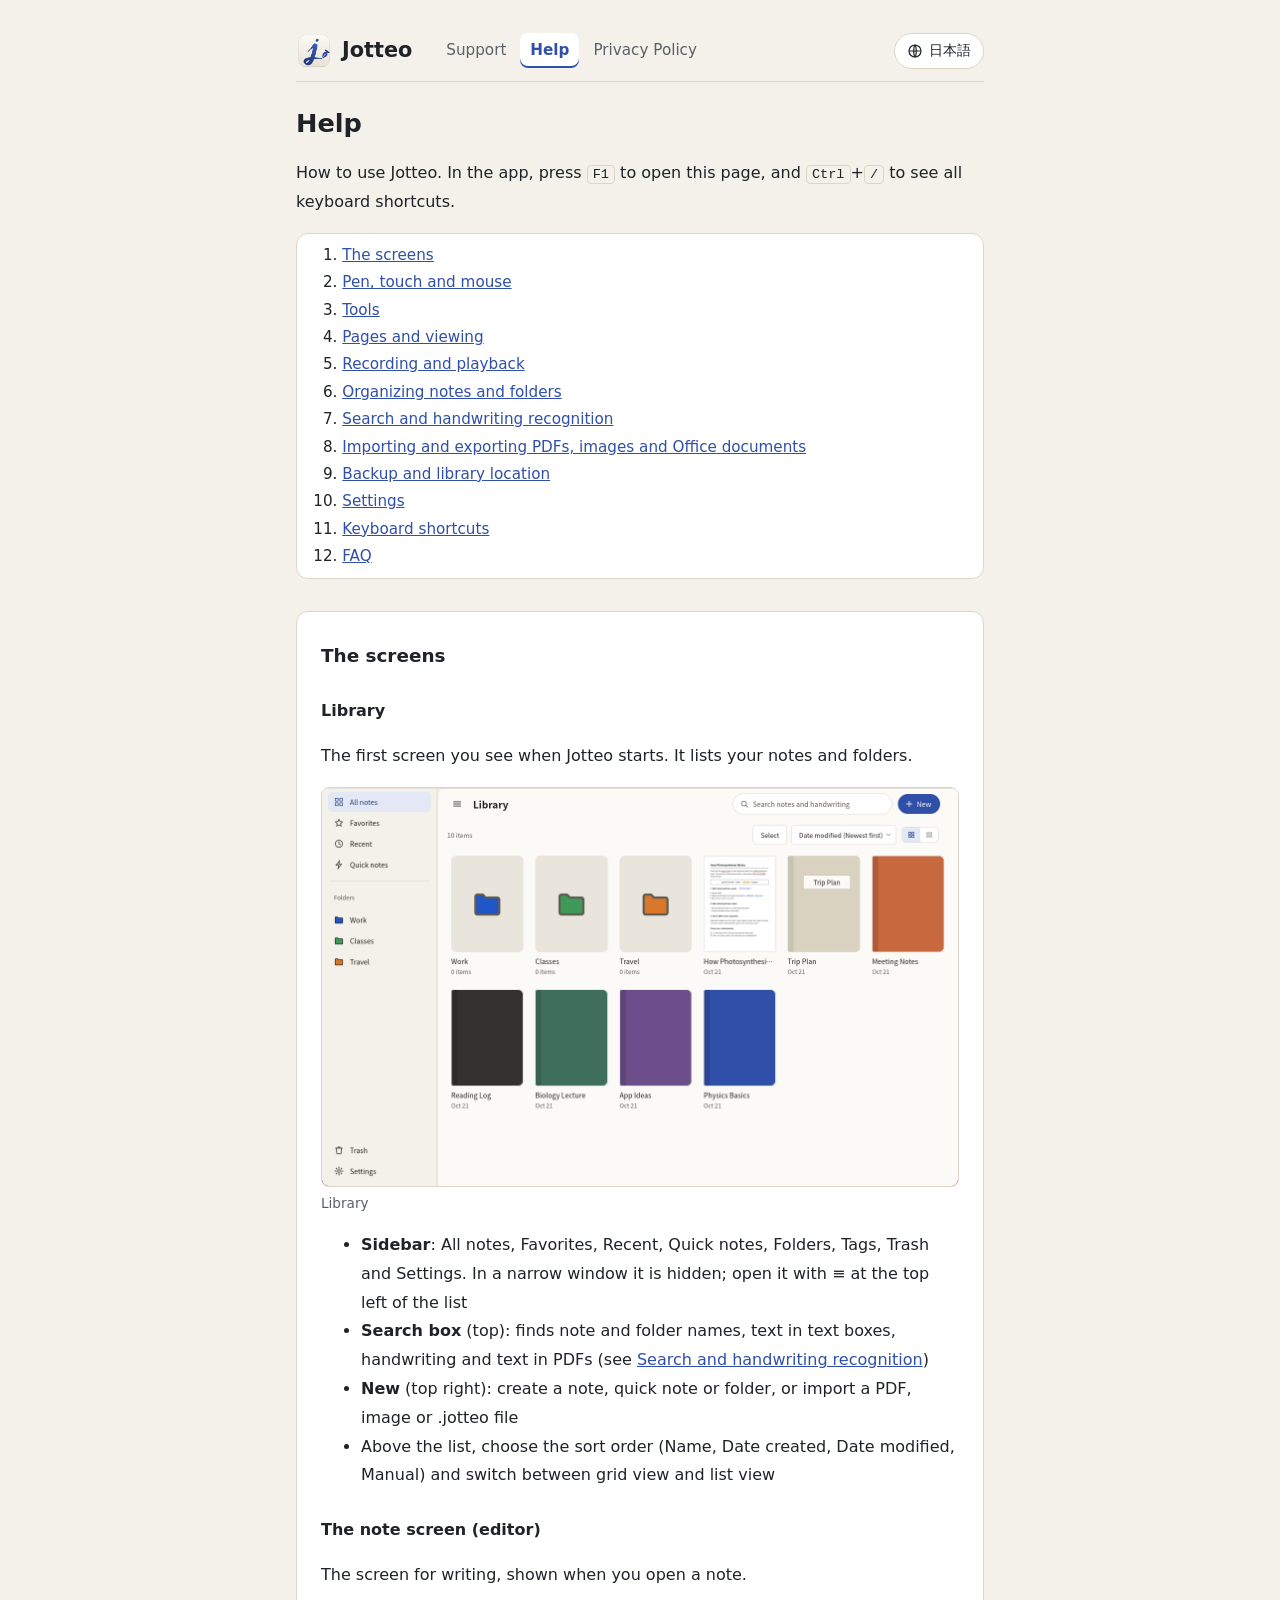
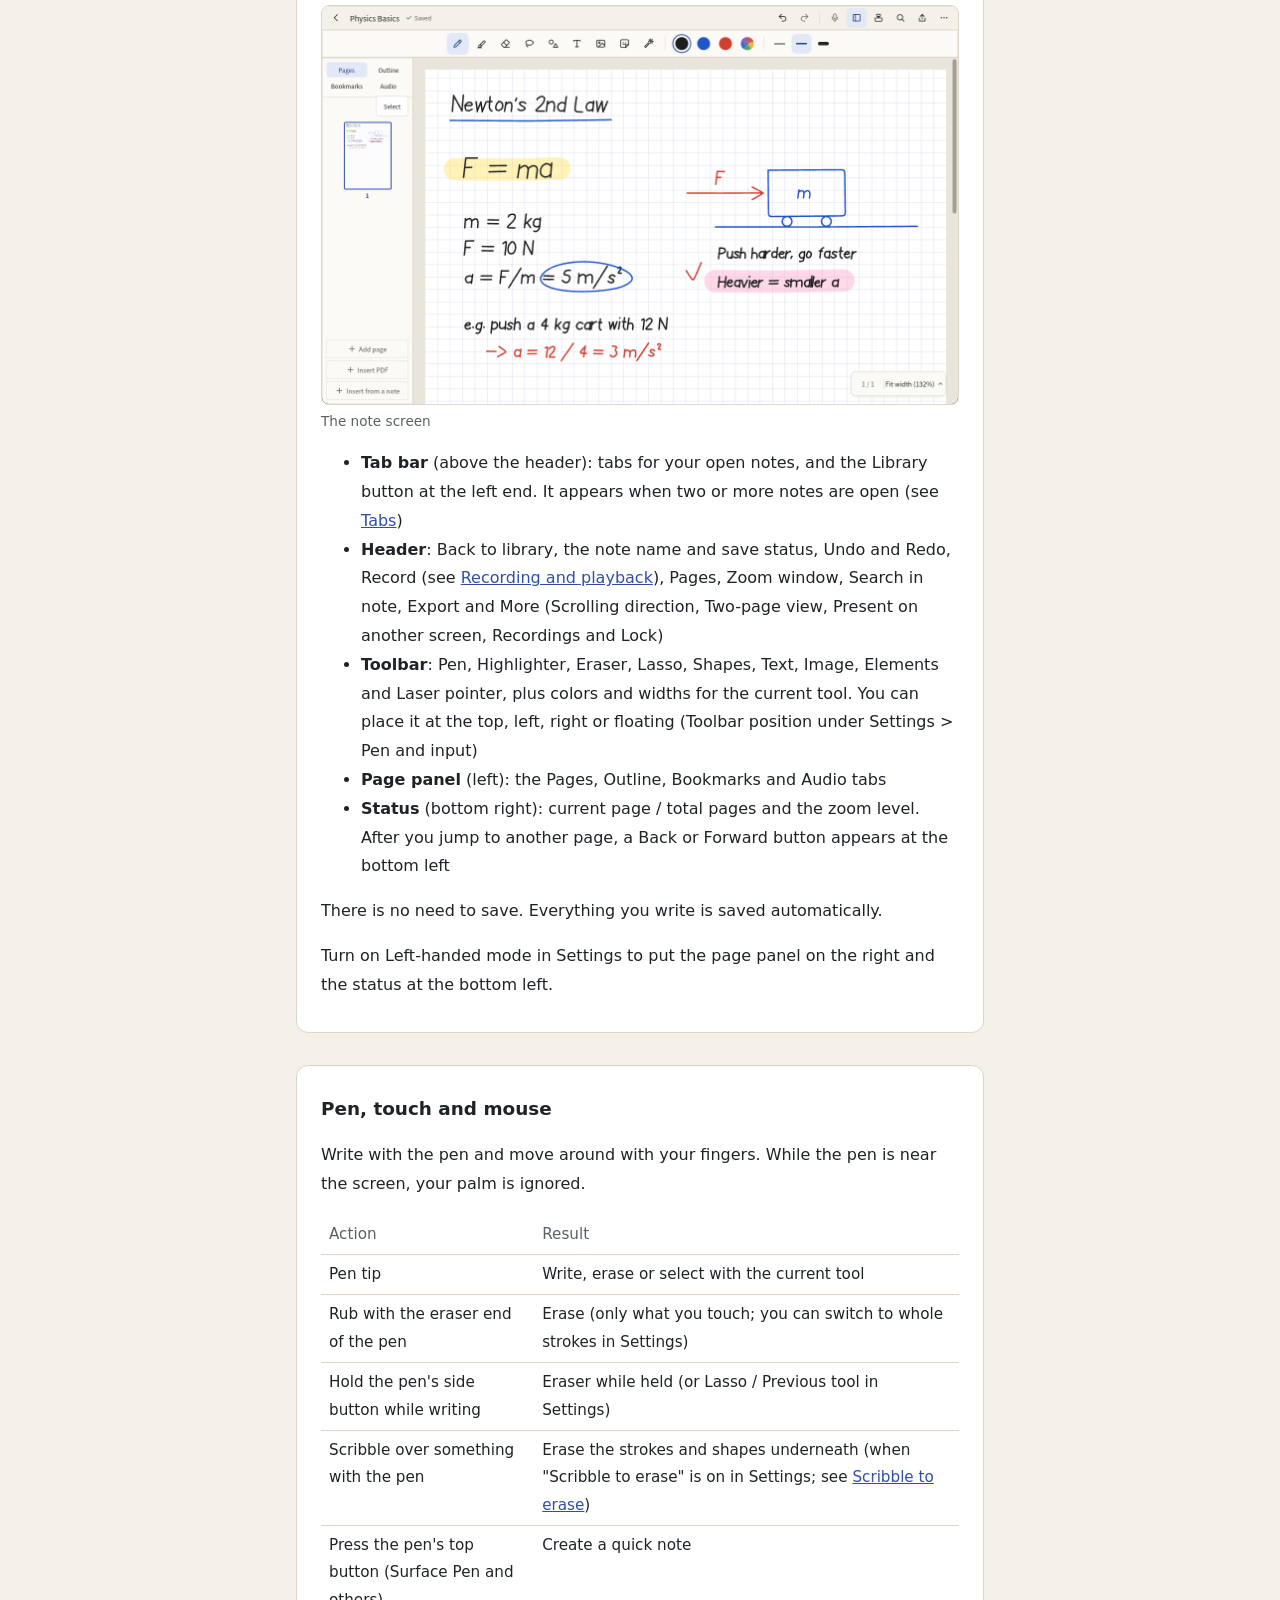
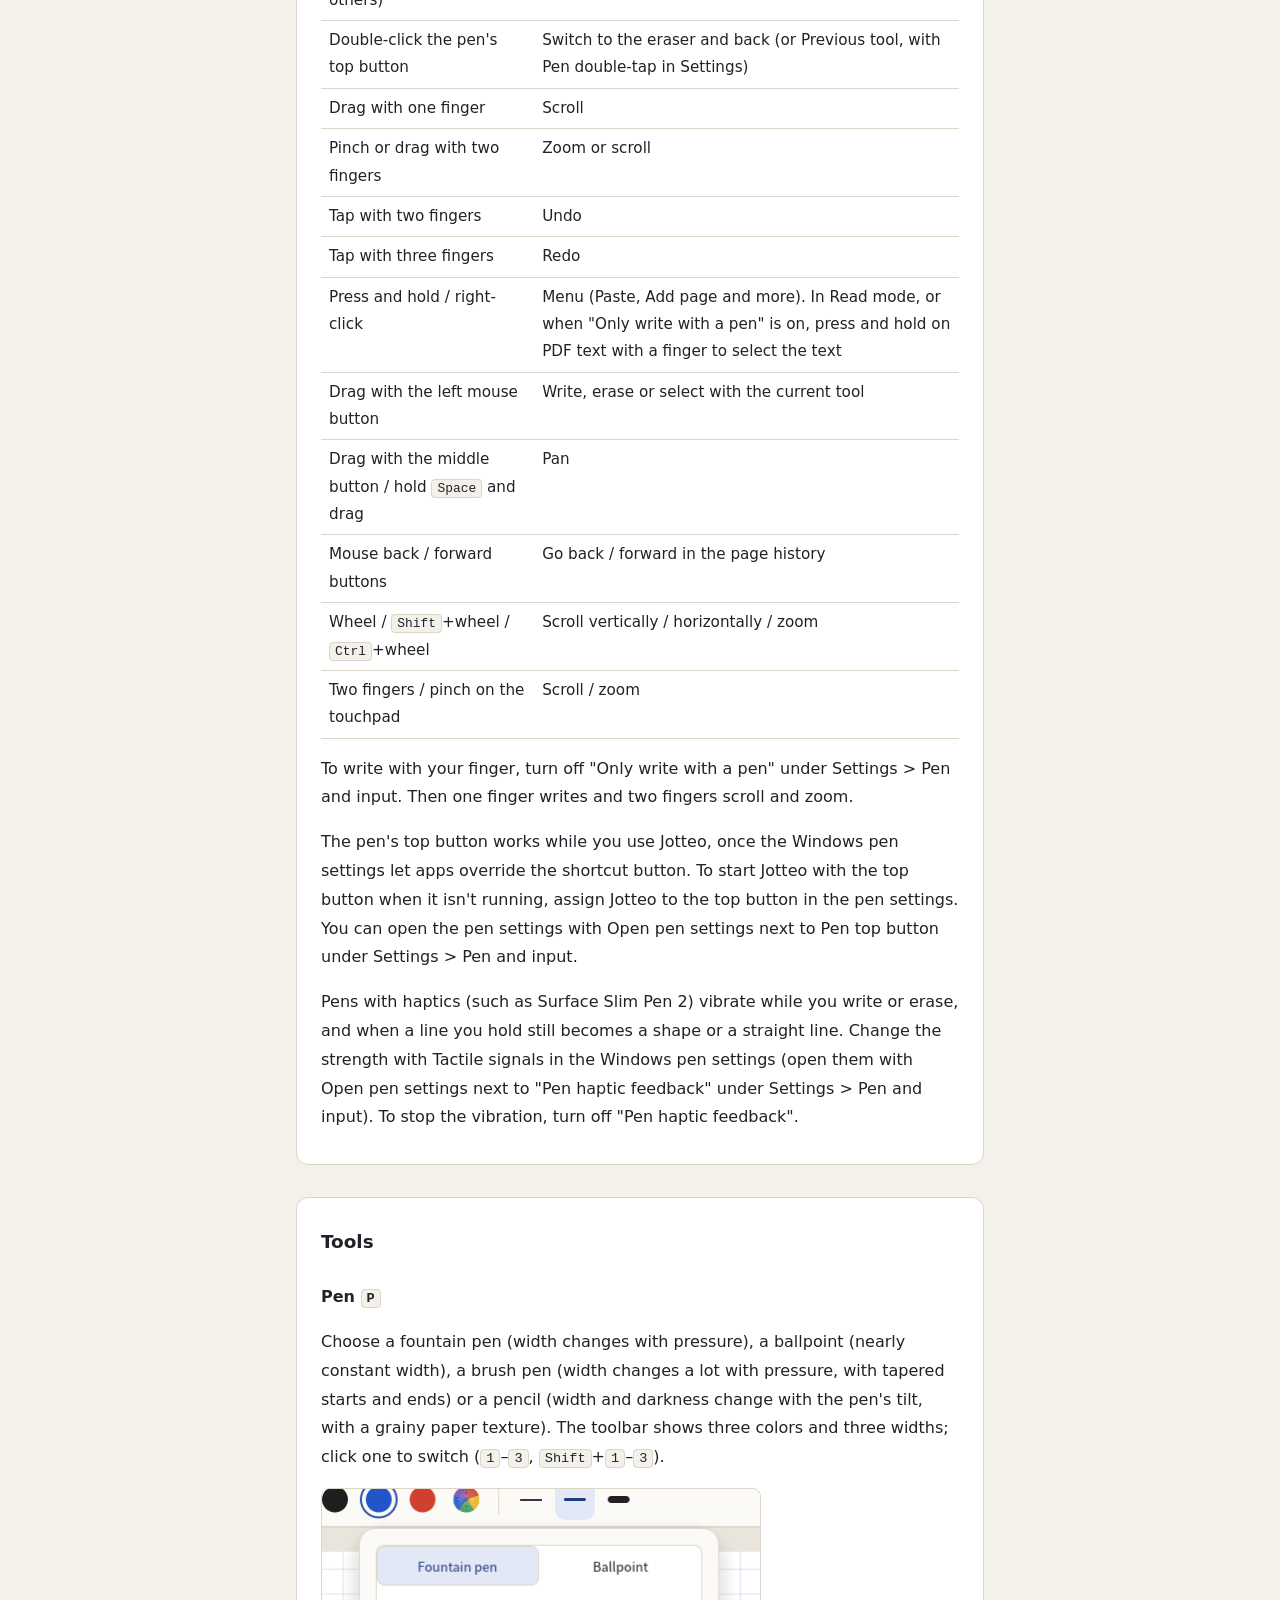
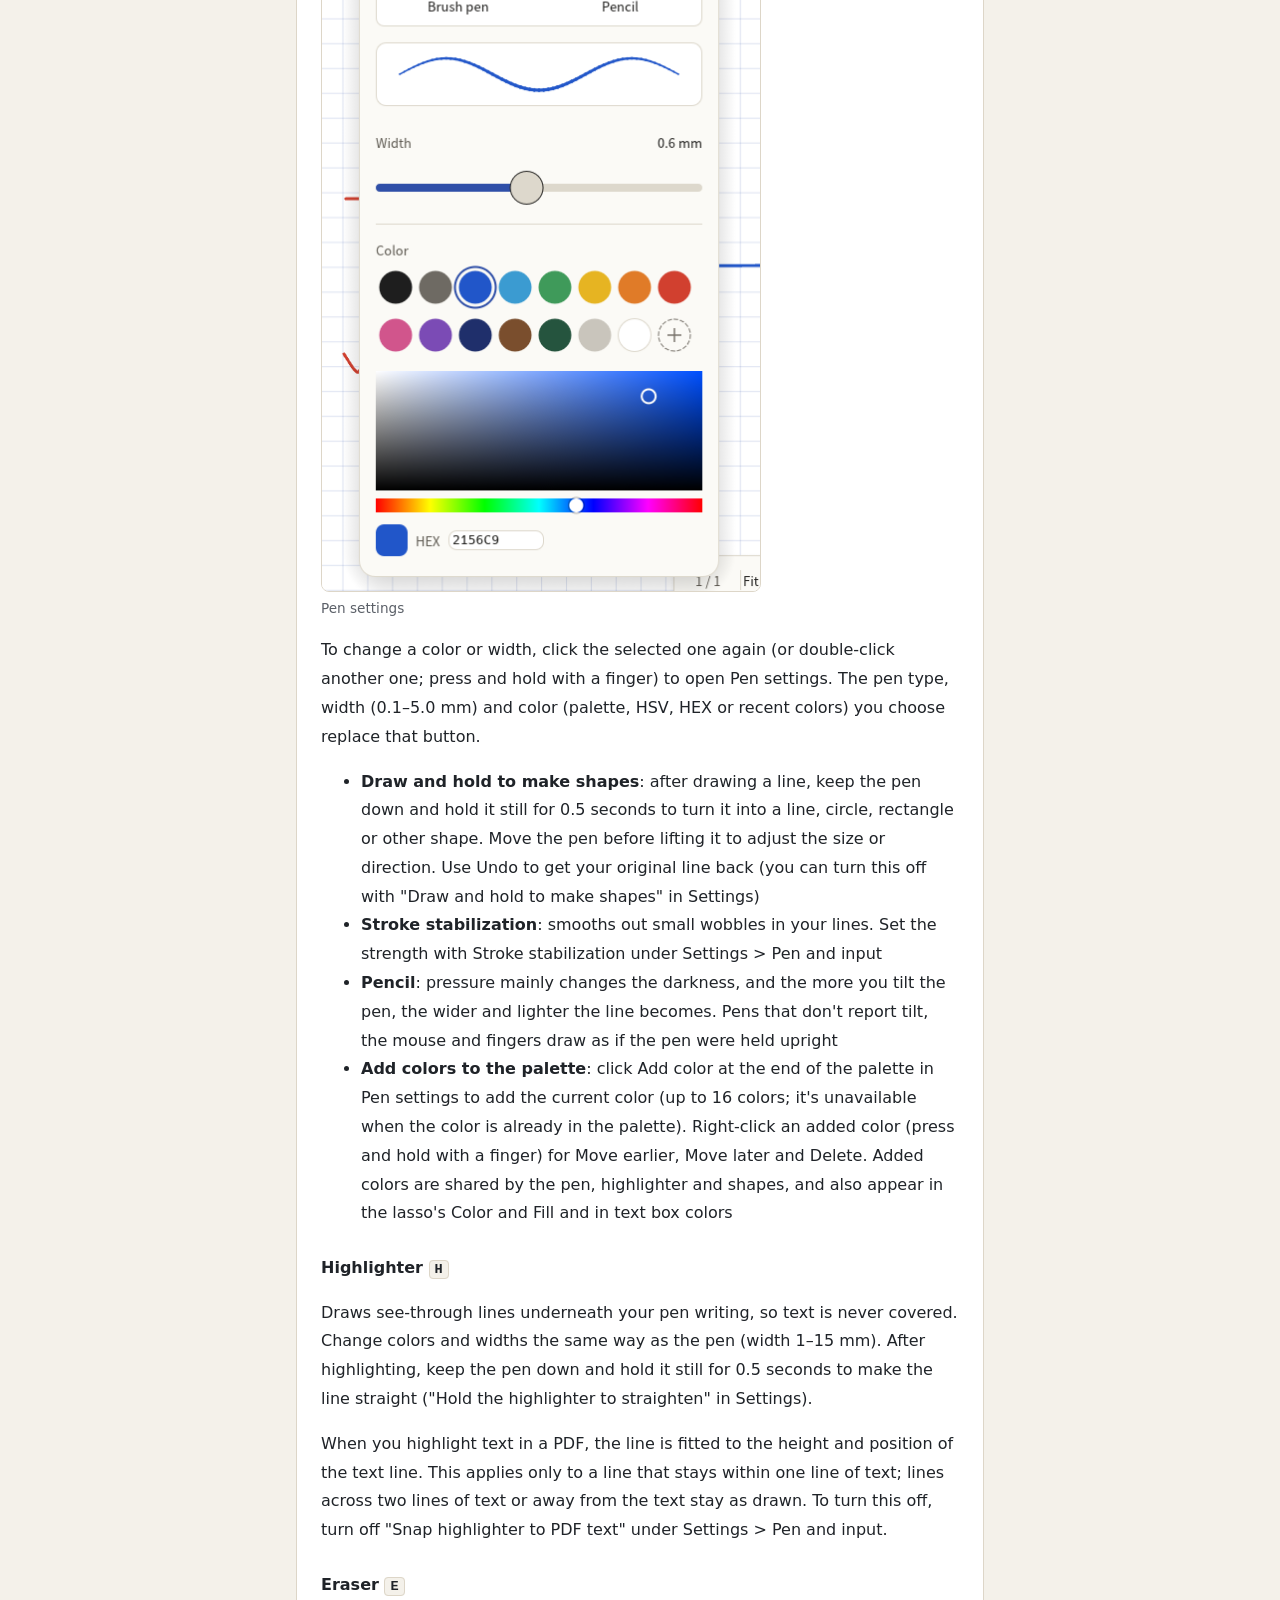
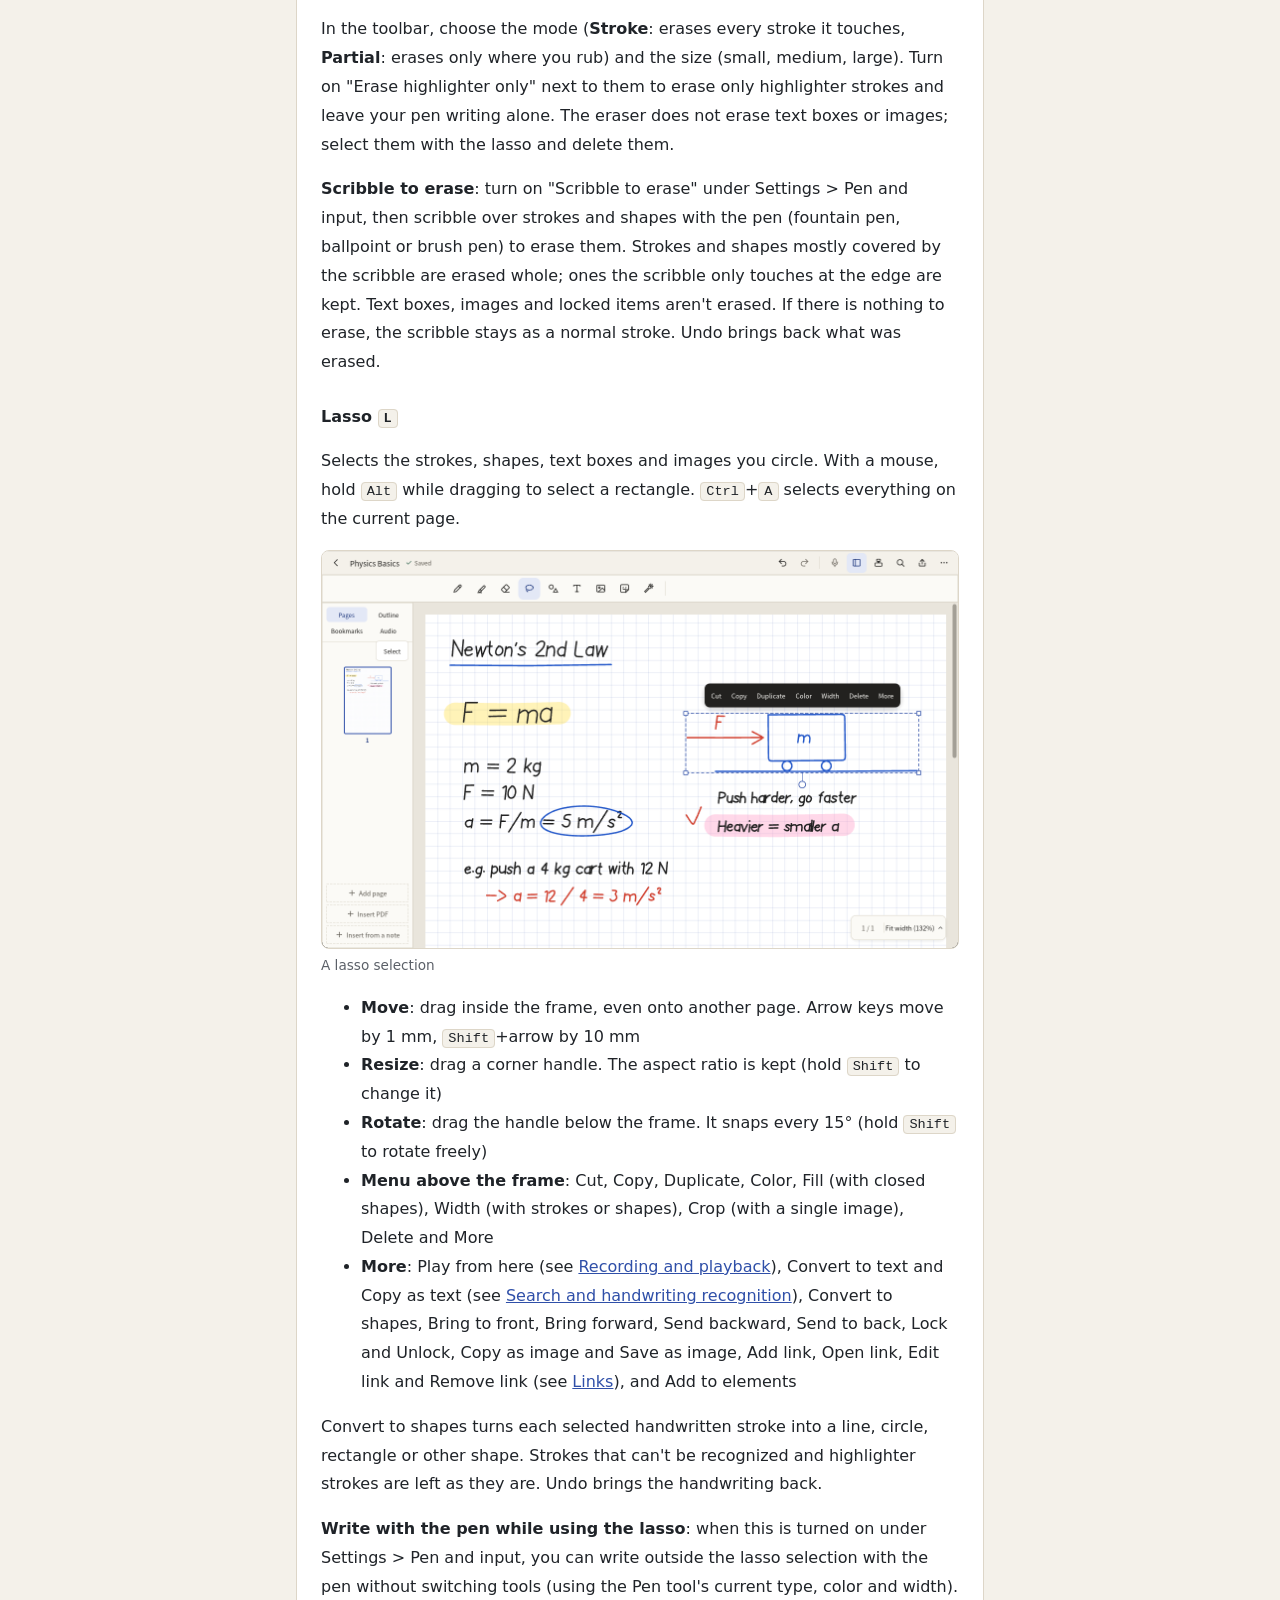
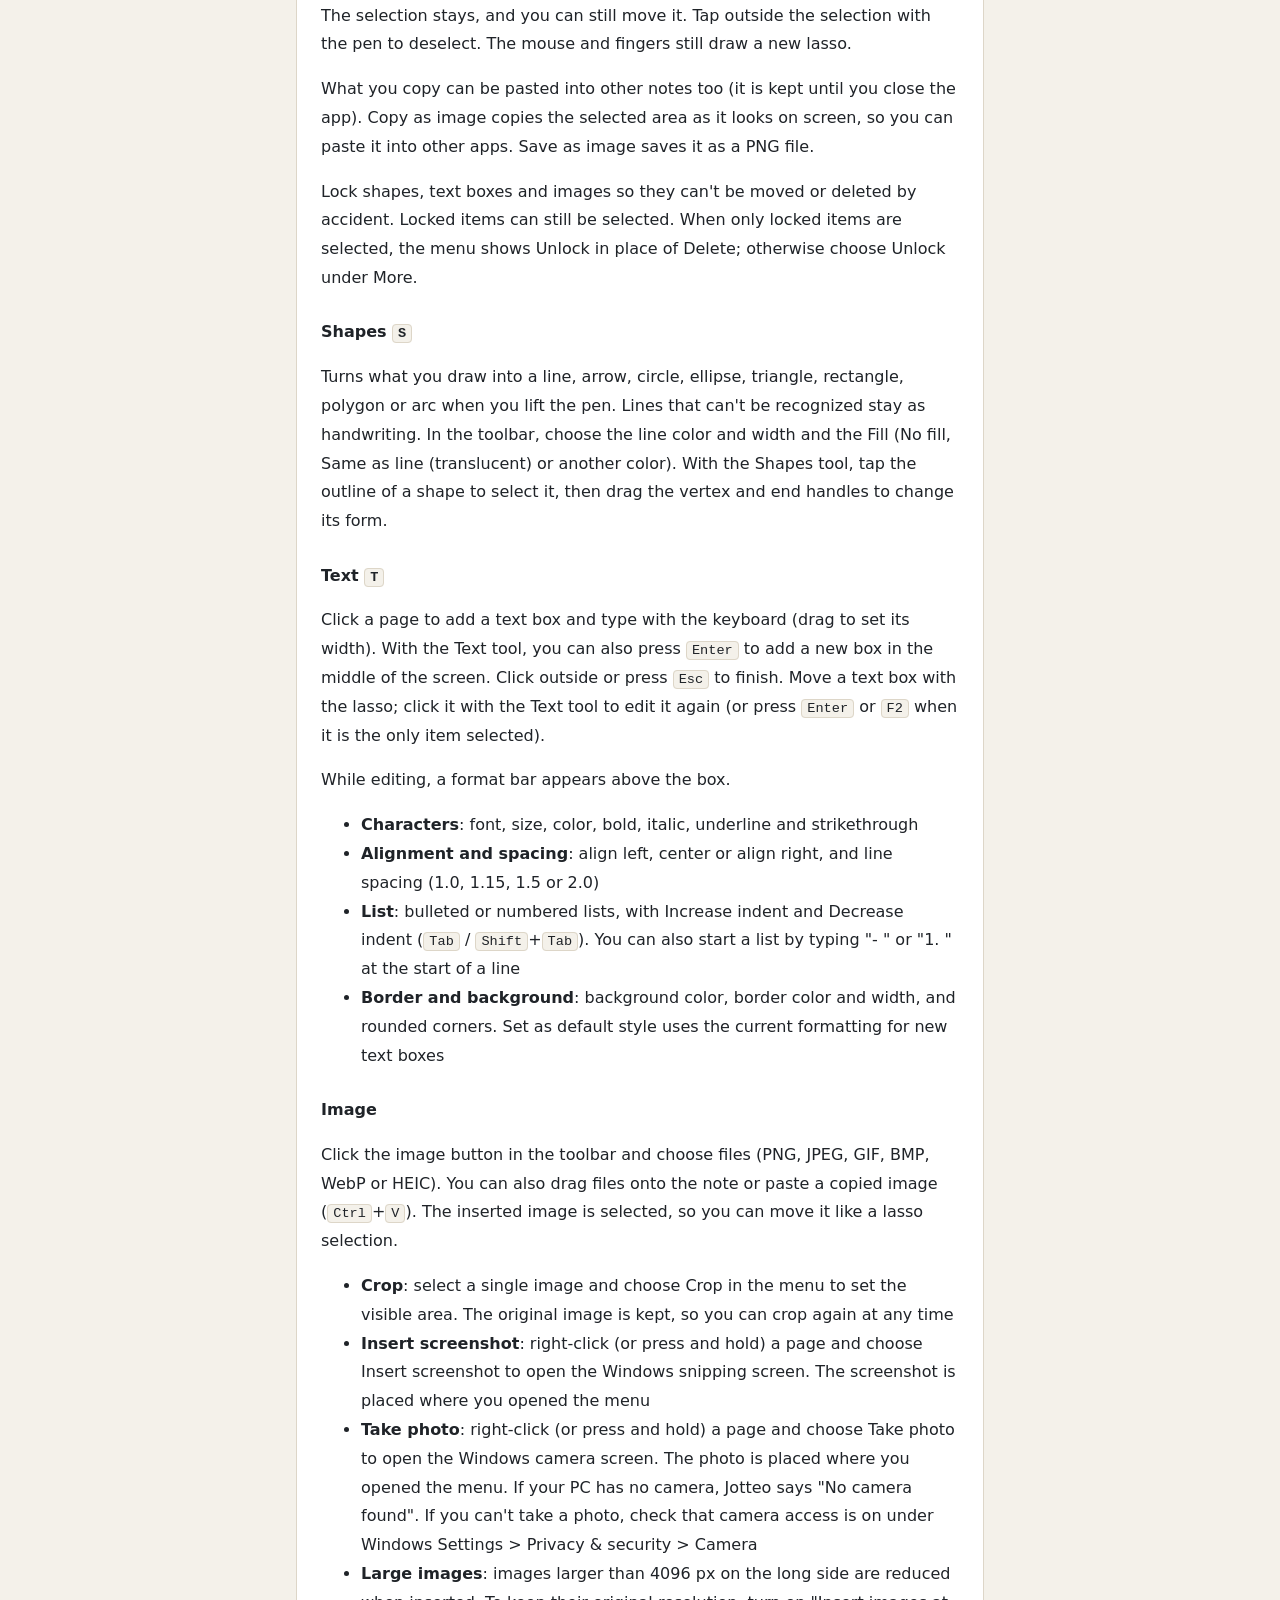
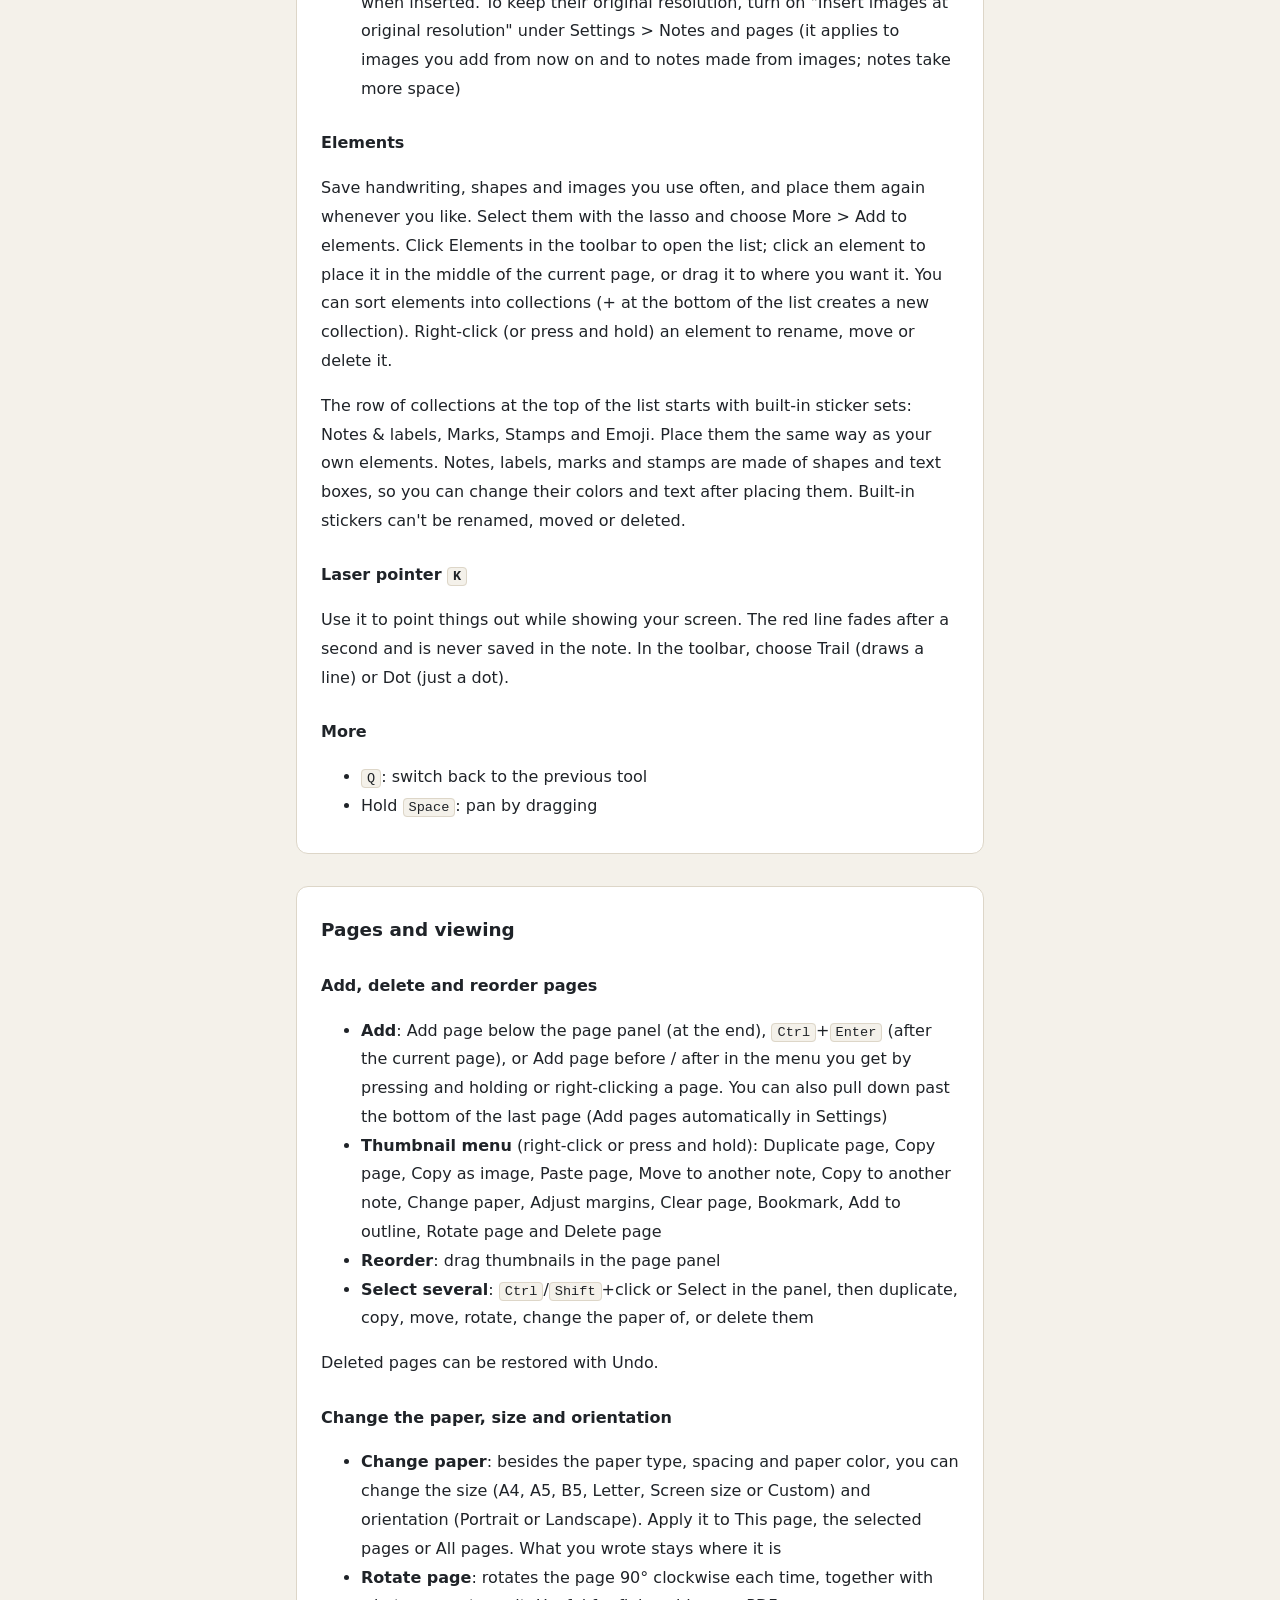
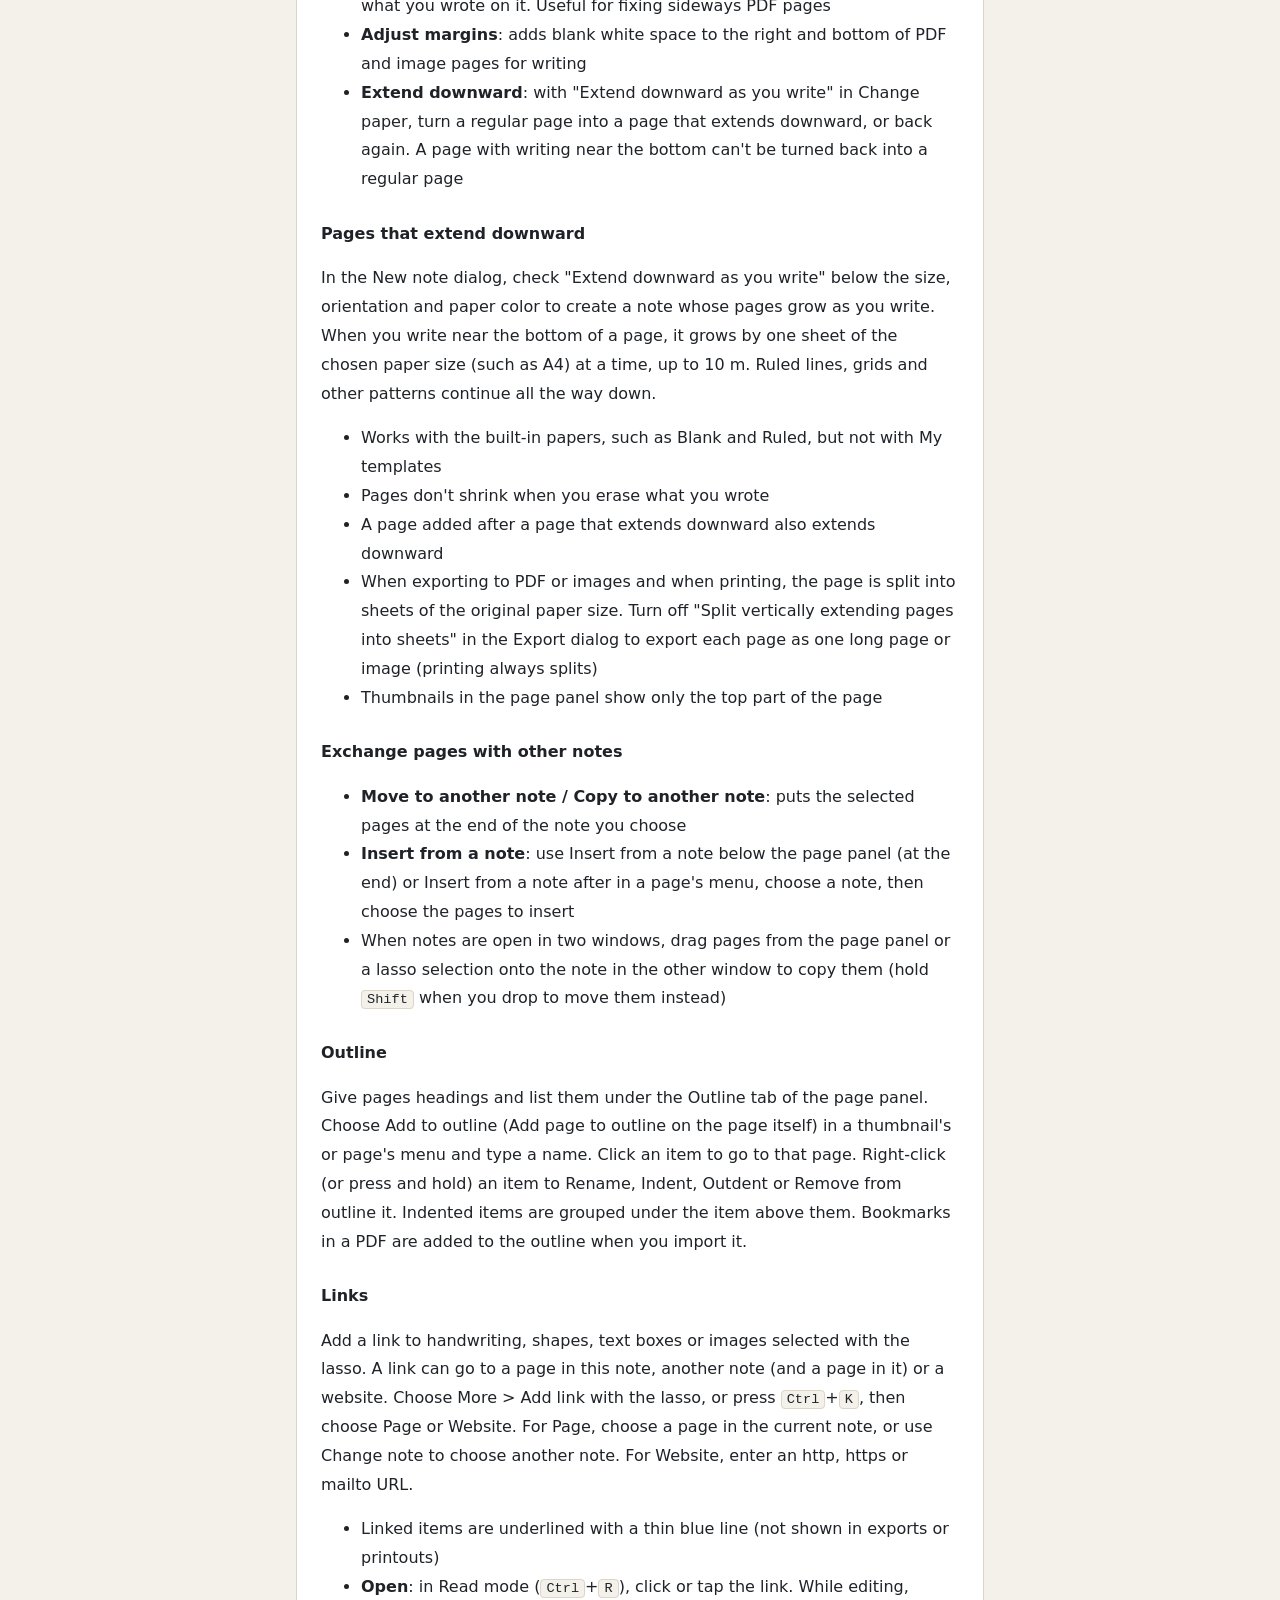
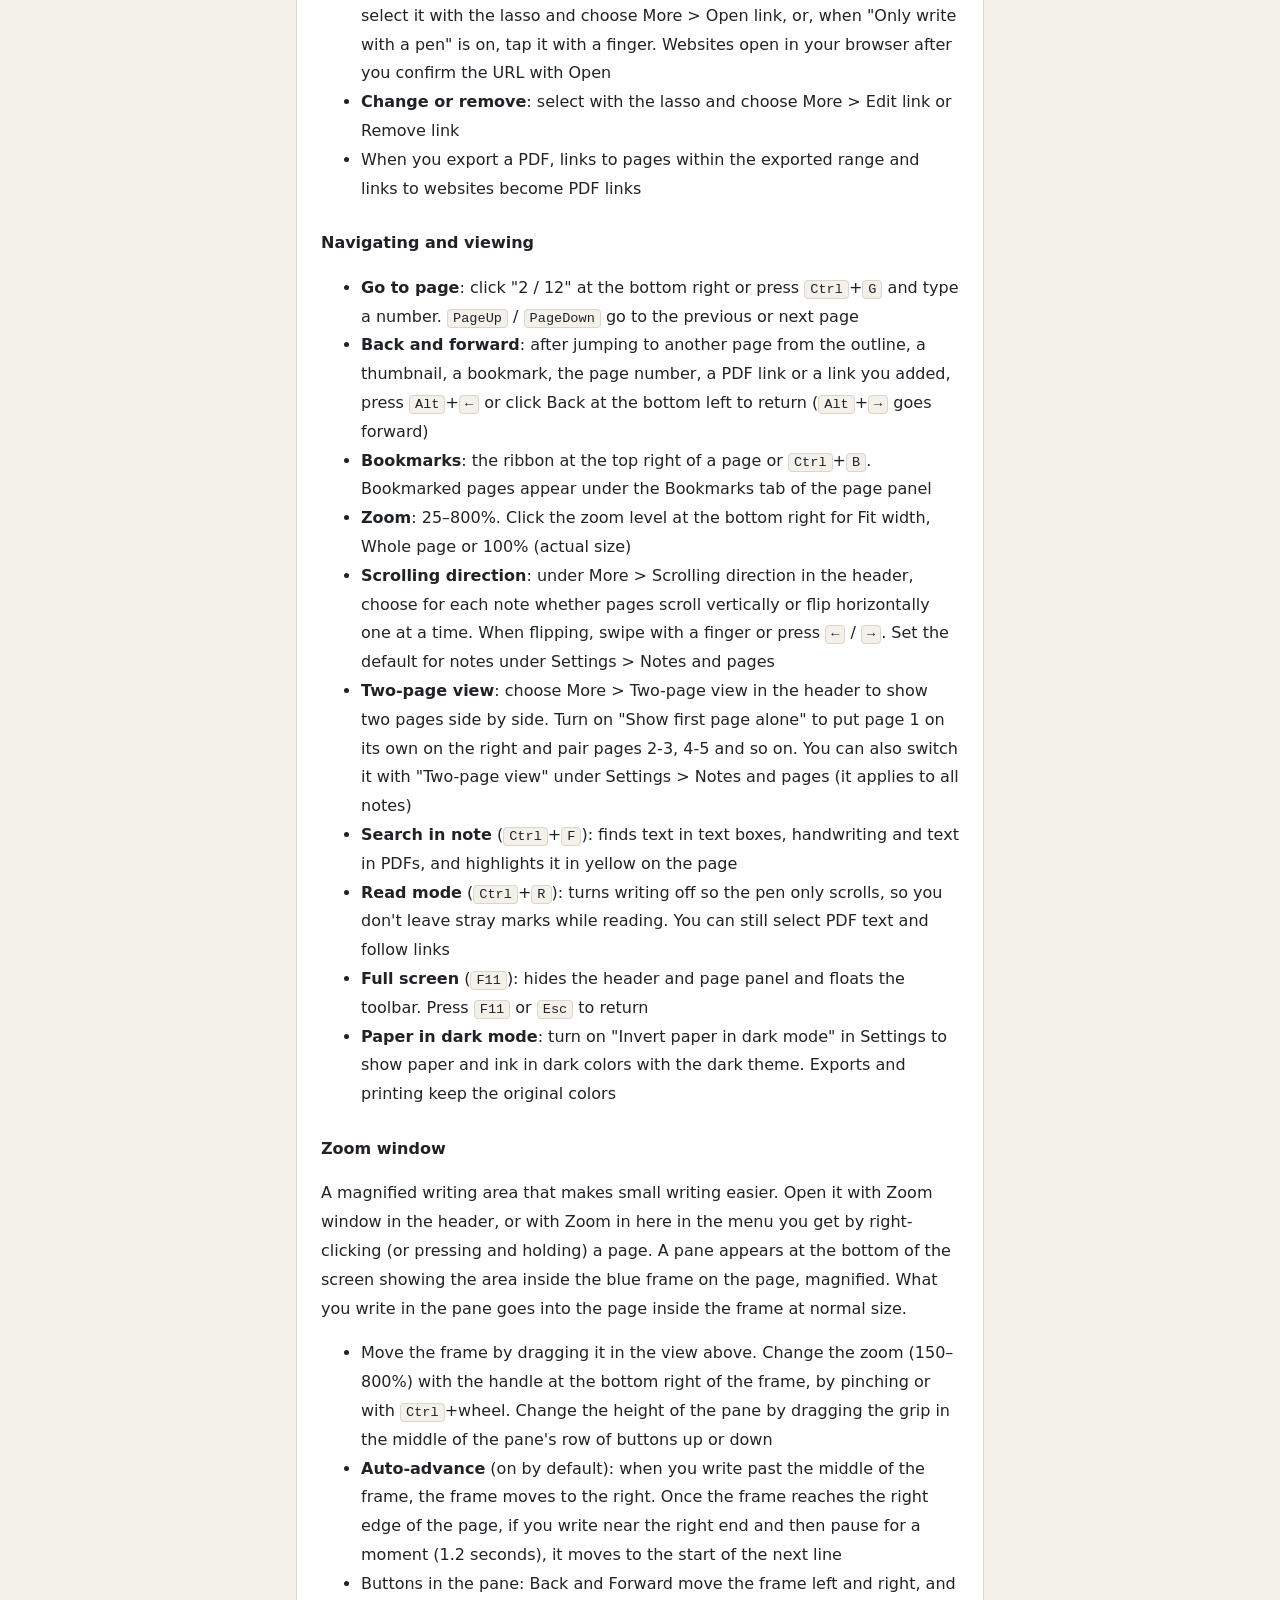
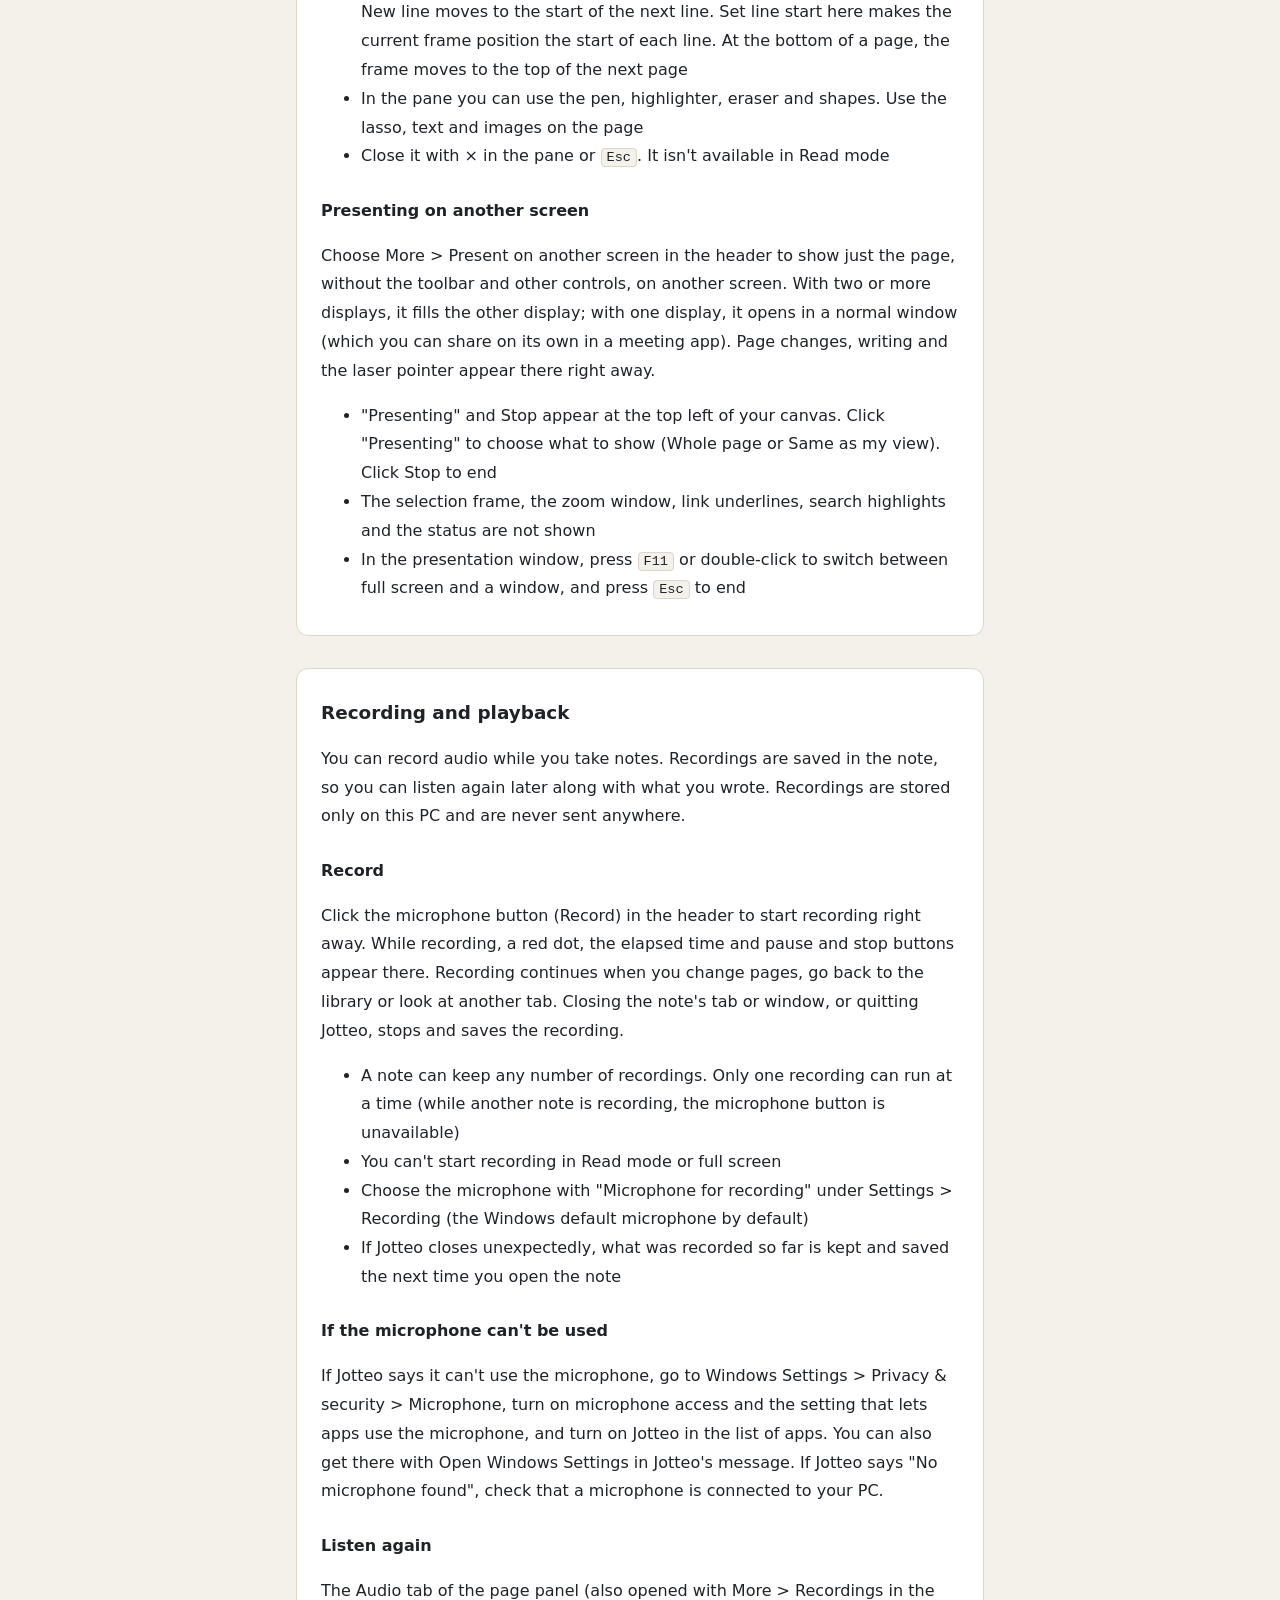
==== commit 18b88545: "v1.1 に合わせてヘルプ・プライバシーポリシー・FAQ を更新 / Update help, privacy policy and FAQ for v1.1" ====
--- a/help-en.html
+++ b/help-en.html
@@ -26,9 +26,10 @@
 <li><a href="#input">Pen, touch and mouse</a></li>
 <li><a href="#tools">Tools</a></li>
 <li><a href="#pages">Pages and viewing</a></li>
+<li><a href="#audio">Recording and playback</a></li>
 <li><a href="#library">Organizing notes and folders</a></li>
 <li><a href="#search">Search and handwriting recognition</a></li>
-<li><a href="#pdf">Importing and exporting PDFs and images</a></li>
+<li><a href="#pdf">Importing and exporting PDFs, images and Office documents</a></li>
 <li><a href="#backup">Backup and library location</a></li>
 <li><a href="#settings">Settings</a></li>
 <li><a href="#shortcuts">Keyboard shortcuts</a></li>
@@ -53,9 +54,10 @@
 <figure><img src="images/help/en-editor.webp" width="1280" height="800" alt="The note screen: the header and toolbar at the top, the page panel on the left and a handwritten page with a diagram drawn with the Shapes tool in the middle" loading="lazy">
 <figcaption>The note screen</figcaption></figure>
 <ul>
-<li><strong>Header</strong>: Back to library, the note name and save status, Undo and Redo, Pages, Search in note, Export and More (Scrolling direction)</li>
+<li><strong>Tab bar</strong> (above the header): tabs for your open notes, and the Library button at the left end. It appears when two or more notes are open (see <a href="#tabs">Tabs</a>)</li>
+<li><strong>Header</strong>: Back to library, the note name and save status, Undo and Redo, Record (see <a href="#audio">Recording and playback</a>), Pages, Zoom window, Search in note, Export and More (Scrolling direction, Two-page view, Present on another screen, Recordings and Lock)</li>
 <li><strong>Toolbar</strong>: Pen, Highlighter, Eraser, Lasso, Shapes, Text, Image, Elements and Laser pointer, plus colors and widths for the current tool. You can place it at the top, left, right or floating (Toolbar position under Settings &gt; Pen and input)</li>
-<li><strong>Page panel</strong> (left): the Pages, Outline and Bookmarks tabs</li>
+<li><strong>Page panel</strong> (left): the Pages, Outline, Bookmarks and Audio tabs</li>
 <li><strong>Status</strong> (bottom right): current page / total pages and the zoom level. After you jump to another page, a Back or Forward button appears at the bottom left</li>
 </ul>
 <p>There is no need to save. Everything you write is saved automatically.</p>
@@ -71,6 +73,7 @@
 <tr><td>Pen tip</td><td>Write, erase or select with the current tool</td></tr>
 <tr><td>Rub with the eraser end of the pen</td><td>Erase (only what you touch; you can switch to whole strokes in Settings)</td></tr>
 <tr><td>Hold the pen's side button while writing</td><td>Eraser while held (or Lasso / Previous tool in Settings)</td></tr>
+<tr><td>Scribble over something with the pen</td><td>Erase the strokes and shapes underneath (when "Scribble to erase" is on in Settings; see <a href="#scribble">Scribble to erase</a>)</td></tr>
 <tr><td>Press the pen's top button (Surface Pen and others)</td><td>Create a quick note</td></tr>
 <tr><td>Double-click the pen's top button</td><td>Switch to the eraser and back (or Previous tool, with Pen double-tap in Settings)</td></tr>
 <tr><td>Drag with one finger</td><td>Scroll</td></tr>
@@ -87,23 +90,28 @@
 </table>
 <p>To write with your finger, turn off "Only write with a pen" under Settings &gt; Pen and input. Then one finger writes and two fingers scroll and zoom.</p>
 <p>The pen's top button works while you use Jotteo, once the Windows pen settings let apps override the shortcut button. To start Jotteo with the top button when it isn't running, assign Jotteo to the top button in the pen settings. You can open the pen settings with Open pen settings next to Pen top button under Settings &gt; Pen and input.</p>
+<p>Pens with haptics (such as Surface Slim Pen 2) vibrate while you write or erase, and when a line you hold still becomes a shape or a straight line. Change the strength with Tactile signals in the Windows pen settings (open them with Open pen settings next to "Pen haptic feedback" under Settings &gt; Pen and input). To stop the vibration, turn off "Pen haptic feedback".</p>
 </section>
 
 <section id="tools">
 <h2>Tools</h2>
 <h3>Pen <kbd>P</kbd></h3>
-<p>Choose a fountain pen (width changes with pressure), a ballpoint (nearly constant width) or a brush pen (width changes a lot with pressure, with tapered starts and ends). The toolbar shows three colors and three widths; click one to switch (<kbd>1</kbd>–<kbd>3</kbd>, <kbd>Shift</kbd>+<kbd>1</kbd>–<kbd>3</kbd>).</p>
-<figure><img src="images/help/en-pen-settings.webp" width="440" height="690" alt="Pen settings: fountain pen, ballpoint or brush pen, width slider, color palette and color picker" loading="lazy">
+<p>Choose a fountain pen (width changes with pressure), a ballpoint (nearly constant width), a brush pen (width changes a lot with pressure, with tapered starts and ends) or a pencil (width and darkness change with the pen's tilt, with a grainy paper texture). The toolbar shows three colors and three widths; click one to switch (<kbd>1</kbd>–<kbd>3</kbd>, <kbd>Shift</kbd>+<kbd>1</kbd>–<kbd>3</kbd>).</p>
+<figure><img src="images/help/en-pen-settings.webp" width="440" height="705" alt="Pen settings: fountain pen, ballpoint, brush pen or pencil, width slider, color palette with an add color button, and color picker" loading="lazy">
 <figcaption>Pen settings</figcaption></figure>
 <p>To change a color or width, click the selected one again (or double-click another one; press and hold with a finger) to open Pen settings. The pen type, width (0.1–5.0 mm) and color (palette, HSV, HEX or recent colors) you choose replace that button.</p>
 <ul>
 <li><strong>Draw and hold to make shapes</strong>: after drawing a line, keep the pen down and hold it still for 0.5 seconds to turn it into a line, circle, rectangle or other shape. Move the pen before lifting it to adjust the size or direction. Use Undo to get your original line back (you can turn this off with "Draw and hold to make shapes" in Settings)</li>
 <li><strong>Stroke stabilization</strong>: smooths out small wobbles in your lines. Set the strength with Stroke stabilization under Settings &gt; Pen and input</li>
+<li><strong>Pencil</strong>: pressure mainly changes the darkness, and the more you tilt the pen, the wider and lighter the line becomes. Pens that don't report tilt, the mouse and fingers draw as if the pen were held upright</li>
+<li><strong>Add colors to the palette</strong>: click Add color at the end of the palette in Pen settings to add the current color (up to 16 colors; it's unavailable when the color is already in the palette). Right-click an added color (press and hold with a finger) for Move earlier, Move later and Delete. Added colors are shared by the pen, highlighter and shapes, and also appear in the lasso's Color and Fill and in text box colors</li>
 </ul>
 <h3>Highlighter <kbd>H</kbd></h3>
 <p>Draws see-through lines underneath your pen writing, so text is never covered. Change colors and widths the same way as the pen (width 1–15 mm). After highlighting, keep the pen down and hold it still for 0.5 seconds to make the line straight ("Hold the highlighter to straighten" in Settings).</p>
+<p>When you highlight text in a PDF, the line is fitted to the height and position of the text line. This applies only to a line that stays within one line of text; lines across two lines of text or away from the text stay as drawn. To turn this off, turn off "Snap highlighter to PDF text" under Settings &gt; Pen and input.</p>
 <h3>Eraser <kbd>E</kbd></h3>
 <p>In the toolbar, choose the mode (<strong>Stroke</strong>: erases every stroke it touches, <strong>Partial</strong>: erases only where you rub) and the size (small, medium, large). Turn on "Erase highlighter only" next to them to erase only highlighter strokes and leave your pen writing alone. The eraser does not erase text boxes or images; select them with the lasso and delete them.</p>
+<p id="scribble"><strong>Scribble to erase</strong>: turn on "Scribble to erase" under Settings &gt; Pen and input, then scribble over strokes and shapes with the pen (fountain pen, ballpoint or brush pen) to erase them. Strokes and shapes mostly covered by the scribble are erased whole; ones the scribble only touches at the edge are kept. Text boxes, images and locked items aren't erased. If there is nothing to erase, the scribble stays as a normal stroke. Undo brings back what was erased.</p>
 <h3>Lasso <kbd>L</kbd></h3>
 <p>Selects the strokes, shapes, text boxes and images you circle. With a mouse, hold <kbd>Alt</kbd> while dragging to select a rectangle. <kbd>Ctrl</kbd>+<kbd>A</kbd> selects everything on the current page.</p>
 <figure><img src="images/help/en-lasso.webp" width="1280" height="800" alt="A diagram selected with the lasso: handles at the corners and below the frame, and an action menu above" loading="lazy">
@@ -113,8 +121,10 @@
 <li><strong>Resize</strong>: drag a corner handle. The aspect ratio is kept (hold <kbd>Shift</kbd> to change it)</li>
 <li><strong>Rotate</strong>: drag the handle below the frame. It snaps every 15° (hold <kbd>Shift</kbd> to rotate freely)</li>
 <li><strong>Menu above the frame</strong>: Cut, Copy, Duplicate, Color, Fill (with closed shapes), Width (with strokes or shapes), Crop (with a single image), Delete and More</li>
-<li><strong>More</strong>: Convert to text and Copy as text (see <a href="#search">Search and handwriting recognition</a>), Bring to front, Bring forward, Send backward, Send to back, Lock and Unlock, Copy as image and Save as image, and Add to elements</li>
-</ul>
+<li><strong>More</strong>: Play from here (see <a href="#audio">Recording and playback</a>), Convert to text and Copy as text (see <a href="#search">Search and handwriting recognition</a>), Convert to shapes, Bring to front, Bring forward, Send backward, Send to back, Lock and Unlock, Copy as image and Save as image, Add link, Open link, Edit link and Remove link (see <a href="#links">Links</a>), and Add to elements</li>
+</ul>
+<p>Convert to shapes turns each selected handwritten stroke into a line, circle, rectangle or other shape. Strokes that can't be recognized and highlighter strokes are left as they are. Undo brings the handwriting back.</p>
+<p><strong>Write with the pen while using the lasso</strong>: when this is turned on under Settings &gt; Pen and input, you can write outside the lasso selection with the pen without switching tools (using the Pen tool's current type, color and width). The selection stays, and you can still move it. Tap outside the selection with the pen to deselect. The mouse and fingers still draw a new lasso.</p>
 <p>What you copy can be pasted into other notes too (it is kept until you close the app). Copy as image copies the selected area as it looks on screen, so you can paste it into other apps. Save as image saves it as a PNG file.</p>
 <p>Lock shapes, text boxes and images so they can't be moved or deleted by accident. Locked items can still be selected. When only locked items are selected, the menu shows Unlock in place of Delete; otherwise choose Unlock under More.</p>
 <h3>Shapes <kbd>S</kbd></h3>
@@ -133,9 +143,12 @@
 <ul>
 <li><strong>Crop</strong>: select a single image and choose Crop in the menu to set the visible area. The original image is kept, so you can crop again at any time</li>
 <li><strong>Insert screenshot</strong>: right-click (or press and hold) a page and choose Insert screenshot to open the Windows snipping screen. The screenshot is placed where you opened the menu</li>
+<li><strong>Take photo</strong>: right-click (or press and hold) a page and choose Take photo to open the Windows camera screen. The photo is placed where you opened the menu. If your PC has no camera, Jotteo says "No camera found". If you can't take a photo, check that camera access is on under Windows Settings &gt; Privacy &amp; security &gt; Camera</li>
+<li><strong>Large images</strong>: images larger than 4096 px on the long side are reduced when inserted. To keep their original resolution, turn on "Insert images at original resolution" under Settings &gt; Notes and pages (it applies to images you add from now on and to notes made from images; notes take more space)</li>
 </ul>
 <h3>Elements</h3>
 <p>Save handwriting, shapes and images you use often, and place them again whenever you like. Select them with the lasso and choose More &gt; Add to elements. Click Elements in the toolbar to open the list; click an element to place it in the middle of the current page, or drag it to where you want it. You can sort elements into collections (+ at the bottom of the list creates a new collection). Right-click (or press and hold) an element to rename, move or delete it.</p>
+<p>The row of collections at the top of the list starts with built-in sticker sets: Notes &amp; labels, Marks, Stamps and Emoji. Place them the same way as your own elements. Notes, labels, marks and stamps are made of shapes and text boxes, so you can change their colors and text after placing them. Built-in stickers can't be renamed, moved or deleted.</p>
 <h3>Laser pointer <kbd>K</kbd></h3>
 <p>Use it to point things out while showing your screen. The red line fades after a second and is never saved in the note. In the toolbar, choose Trail (draws a line) or Dot (just a dot).</p>
 <h3>More</h3>
@@ -160,6 +173,16 @@
 <li><strong>Change paper</strong>: besides the paper type, spacing and paper color, you can change the size (A4, A5, B5, Letter, Screen size or Custom) and orientation (Portrait or Landscape). Apply it to This page, the selected pages or All pages. What you wrote stays where it is</li>
 <li><strong>Rotate page</strong>: rotates the page 90° clockwise each time, together with what you wrote on it. Useful for fixing sideways PDF pages</li>
 <li><strong>Adjust margins</strong>: adds blank white space to the right and bottom of PDF and image pages for writing</li>
+<li><strong>Extend downward</strong>: with "Extend downward as you write" in Change paper, turn a regular page into a page that extends downward, or back again. A page with writing near the bottom can't be turned back into a regular page</li>
+</ul>
+<h3 id="vertical-pages">Pages that extend downward</h3>
+<p>In the New note dialog, check "Extend downward as you write" below the size, orientation and paper color to create a note whose pages grow as you write. When you write near the bottom of a page, it grows by one sheet of the chosen paper size (such as A4) at a time, up to 10 m. Ruled lines, grids and other patterns continue all the way down.</p>
+<ul>
+<li>Works with the built-in papers, such as Blank and Ruled, but not with My templates</li>
+<li>Pages don't shrink when you erase what you wrote</li>
+<li>A page added after a page that extends downward also extends downward</li>
+<li>When exporting to PDF or images and when printing, the page is split into sheets of the original paper size. Turn off "Split vertically extending pages into sheets" in the Export dialog to export each page as one long page or image (printing always splits)</li>
+<li>Thumbnails in the page panel show only the top part of the page</li>
 </ul>
 <h3>Exchange pages with other notes</h3>
 <ul>
@@ -169,18 +192,70 @@
 </ul>
 <h3>Outline</h3>
 <p>Give pages headings and list them under the Outline tab of the page panel. Choose Add to outline (Add page to outline on the page itself) in a thumbnail's or page's menu and type a name. Click an item to go to that page. Right-click (or press and hold) an item to Rename, Indent, Outdent or Remove from outline it. Indented items are grouped under the item above them. Bookmarks in a PDF are added to the outline when you import it.</p>
+<h3 id="links">Links</h3>
+<p>Add a link to handwriting, shapes, text boxes or images selected with the lasso. A link can go to a page in this note, another note (and a page in it) or a website. Choose More &gt; Add link with the lasso, or press <kbd>Ctrl</kbd>+<kbd>K</kbd>, then choose Page or Website. For Page, choose a page in the current note, or use Change note to choose another note. For Website, enter an http, https or mailto URL.</p>
+<ul>
+<li>Linked items are underlined with a thin blue line (not shown in exports or printouts)</li>
+<li><strong>Open</strong>: in Read mode (<kbd>Ctrl</kbd>+<kbd>R</kbd>), click or tap the link. While editing, select it with the lasso and choose More &gt; Open link, or, when "Only write with a pen" is on, tap it with a finger. Websites open in your browser after you confirm the URL with Open</li>
+<li><strong>Change or remove</strong>: select with the lasso and choose More &gt; Edit link or Remove link</li>
+<li>When you export a PDF, links to pages within the exported range and links to websites become PDF links</li>
+</ul>
 <h3>Navigating and viewing</h3>
 <ul>
 <li><strong>Go to page</strong>: click "2 / 12" at the bottom right or press <kbd>Ctrl</kbd>+<kbd>G</kbd> and type a number. <kbd>PageUp</kbd> / <kbd>PageDown</kbd> go to the previous or next page</li>
-<li><strong>Back and forward</strong>: after jumping to another page from the outline, a thumbnail, a bookmark, the page number or a PDF link, press <kbd>Alt</kbd>+<kbd>←</kbd> or click Back at the bottom left to return (<kbd>Alt</kbd>+<kbd>→</kbd> goes forward)</li>
+<li><strong>Back and forward</strong>: after jumping to another page from the outline, a thumbnail, a bookmark, the page number, a PDF link or a link you added, press <kbd>Alt</kbd>+<kbd>←</kbd> or click Back at the bottom left to return (<kbd>Alt</kbd>+<kbd>→</kbd> goes forward)</li>
 <li><strong>Bookmarks</strong>: the ribbon at the top right of a page or <kbd>Ctrl</kbd>+<kbd>B</kbd>. Bookmarked pages appear under the Bookmarks tab of the page panel</li>
 <li><strong>Zoom</strong>: 25–800%. Click the zoom level at the bottom right for Fit width, Whole page or 100% (actual size)</li>
 <li><strong>Scrolling direction</strong>: under More &gt; Scrolling direction in the header, choose for each note whether pages scroll vertically or flip horizontally one at a time. When flipping, swipe with a finger or press <kbd>←</kbd> / <kbd>→</kbd>. Set the default for notes under Settings &gt; Notes and pages</li>
+<li><strong>Two-page view</strong>: choose More &gt; Two-page view in the header to show two pages side by side. Turn on "Show first page alone" to put page 1 on its own on the right and pair pages 2-3, 4-5 and so on. You can also switch it with "Two-page view" under Settings &gt; Notes and pages (it applies to all notes)</li>
 <li><strong>Search in note</strong> (<kbd>Ctrl</kbd>+<kbd>F</kbd>): finds text in text boxes, handwriting and text in PDFs, and highlights it in yellow on the page</li>
 <li><strong>Read mode</strong> (<kbd>Ctrl</kbd>+<kbd>R</kbd>): turns writing off so the pen only scrolls, so you don't leave stray marks while reading. You can still select PDF text and follow links</li>
 <li><strong>Full screen</strong> (<kbd>F11</kbd>): hides the header and page panel and floats the toolbar. Press <kbd>F11</kbd> or <kbd>Esc</kbd> to return</li>
 <li><strong>Paper in dark mode</strong>: turn on "Invert paper in dark mode" in Settings to show paper and ink in dark colors with the dark theme. Exports and printing keep the original colors</li>
 </ul>
+<h3 id="zoom-window">Zoom window</h3>
+<p>A magnified writing area that makes small writing easier. Open it with Zoom window in the header, or with Zoom in here in the menu you get by right-clicking (or pressing and holding) a page. A pane appears at the bottom of the screen showing the area inside the blue frame on the page, magnified. What you write in the pane goes into the page inside the frame at normal size.</p>
+<ul>
+<li>Move the frame by dragging it in the view above. Change the zoom (150–800%) with the handle at the bottom right of the frame, by pinching or with <kbd>Ctrl</kbd>+wheel. Change the height of the pane by dragging the grip in the middle of the pane's row of buttons up or down</li>
+<li><strong>Auto-advance</strong> (on by default): when you write past the middle of the frame, the frame moves to the right. Once the frame reaches the right edge of the page, if you write near the right end and then pause for a moment (1.2 seconds), it moves to the start of the next line</li>
+<li>Buttons in the pane: Back and Forward move the frame left and right, and New line moves to the start of the next line. Set line start here makes the current frame position the start of each line. At the bottom of a page, the frame moves to the top of the next page</li>
+<li>In the pane you can use the pen, highlighter, eraser and shapes. Use the lasso, text and images on the page</li>
+<li>Close it with × in the pane or <kbd>Esc</kbd>. It isn't available in Read mode</li>
+</ul>
+<h3 id="presentation">Presenting on another screen</h3>
+<p>Choose More &gt; Present on another screen in the header to show just the page, without the toolbar and other controls, on another screen. With two or more displays, it fills the other display; with one display, it opens in a normal window (which you can share on its own in a meeting app). Page changes, writing and the laser pointer appear there right away.</p>
+<ul>
+<li>"Presenting" and Stop appear at the top left of your canvas. Click "Presenting" to choose what to show (Whole page or Same as my view). Click Stop to end</li>
+<li>The selection frame, the zoom window, link underlines, search highlights and the status are not shown</li>
+<li>In the presentation window, press <kbd>F11</kbd> or double-click to switch between full screen and a window, and press <kbd>Esc</kbd> to end</li>
+</ul>
+</section>
+
+<section id="audio">
+<h2>Recording and playback</h2>
+<p>You can record audio while you take notes. Recordings are saved in the note, so you can listen again later along with what you wrote. Recordings are stored only on this PC and are never sent anywhere.</p>
+<h3>Record</h3>
+<p>Click the microphone button (Record) in the header to start recording right away. While recording, a red dot, the elapsed time and pause and stop buttons appear there. Recording continues when you change pages, go back to the library or look at another tab. Closing the note's tab or window, or quitting Jotteo, stops and saves the recording.</p>
+<ul>
+<li>A note can keep any number of recordings. Only one recording can run at a time (while another note is recording, the microphone button is unavailable)</li>
+<li>You can't start recording in Read mode or full screen</li>
+<li>Choose the microphone with "Microphone for recording" under Settings &gt; Recording (the Windows default microphone by default)</li>
+<li>If Jotteo closes unexpectedly, what was recorded so far is kept and saved the next time you open the note</li>
+</ul>
+<h3 id="microphone">If the microphone can't be used</h3>
+<p>If Jotteo says it can't use the microphone, go to Windows Settings &gt; Privacy &amp; security &gt; Microphone, turn on microphone access and the setting that lets apps use the microphone, and turn on Jotteo in the list of apps. You can also get there with Open Windows Settings in Jotteo's message. If Jotteo says "No microphone found", check that a microphone is connected to your PC.</p>
+<h3>Listen again</h3>
+<p>The Audio tab of the page panel (also opened with More &gt; Recordings in the header) lists the note's recordings, newest first. Click a recording to show the playback bar at the bottom of the canvas and start playing.</p>
+<ul>
+<li><strong>Playback bar</strong>: play or pause, back 10 seconds, forward 10 seconds, the playback position (drag to move it), playback speed (0.5–2.0×), switch recording, and × (close). The thin marks above the position bar show where you changed pages while recording</li>
+<li>While playing, what you wrote during the recording after the playback position, and what you wrote before or after the recording, are shown faded, and Jotteo follows along to the page at the playback position. If you change pages yourself, it stops following until you next press play or similar buttons</li>
+<li>You can keep writing as usual while the playback bar is shown</li>
+</ul>
+<h3>Play from what you wrote</h3>
+<p>Choose Play from here in the menu you get by right-clicking (or pressing and holding) a stroke written during a recording, or under More with a lasso selection, to play from the moment you wrote it. In Read mode with the playback bar shown, just tap a stroke to play from there (a stroke with a link opens the link instead).</p>
+<h3>Manage recordings</h3>
+<p>Right-click (or press and hold) a recording in the Audio tab for Play, Rename, Export… and Delete (or select it and press <kbd>F2</kbd> to rename or <kbd>Delete</kbd> to delete). A new recording is named after the date and time it started. Export… saves the recording as an audio file (.m4a). Deleting a recording can't be undone, but it remains in the note's past versions for a while (see <a href="#versions">Version history</a>).</p>
+<p>Recordings are included when you export a note as .jotteo and in backups (.jotteolib). They are not included in exported PDFs.</p>
 </section>
 
 <section id="library">
@@ -191,24 +266,55 @@
 <figcaption>New note</figcaption></figure>
 <ul>
 <li><strong>Paper</strong>: Blank, Ruled, Grid, Dot, Cornell, Margin, Meeting, To-do, Music (staff paper) or Manuscript (vertical Japanese manuscript paper). For ruled, grid, dot and some other papers you can also choose the line spacing (5–8 mm)</li>
-<li><strong>My templates</strong>: choose Import template… and pick a PDF (its first page) or an image to use it as paper. Right-click (or press and hold) a template to rename, reorder or delete it</li>
-<li><strong>Cover</strong>: besides the 20 built-in covers, choose Choose image… to use any image (or the first page of a PDF) as the cover</li>
+<li><strong>Extend downward as you write</strong>: check it to make a note whose pages grow downward as you write (see <a href="#vertical-pages">Pages that extend downward</a>)</li>
+<li><strong>My templates</strong>: choose Import template… and pick a PDF, an image or a .jotteotpl file to use it as paper (see <a href="#templates">My templates</a>)</li>
+<li><strong>Cover</strong>: besides the 20 built-in covers, choose Choose image… to use any image (or the first page of a PDF) as the cover. Check "Show the name on the cover" to write the note's name on a label near the top of the cover (it changes when you rename the note)</li>
+</ul>
+<h3 id="templates">My templates</h3>
+<p>You can add PDFs and images as your own paper (templates). In the New note, Change paper or New note defaults (in Settings) dialog, click Import template… in the My templates row and choose a file. Right-click (or press and hold) a template to rename, reorder, export or delete it.</p>
+<ul>
+<li><strong>Sets</strong>: a PDF with two or more pages (such as planner refills) is added as one set containing all its pages, shown with "N pages" at the bottom right. A new note made with a set starts with only its first page, and each page you add continues with the next page of the set (after the last page it starts over). Choosing a set in Change paper assigns its pages to the selected pages in order</li>
+<li><strong>Share</strong>: choose Export… in a template's menu to save it (a whole set, for sets) as a .jotteotpl file. Import .jotteotpl files by double-clicking them, dragging them onto Jotteo or with Import template…, so you can pass templates to another PC or to other people</li>
+<li>Each note keeps its own copy of the template, so renaming or deleting a template doesn't change your notes</li>
 </ul>
 <h3>Quick notes</h3>
 <p>Choose New &gt; Quick note or press <kbd>Ctrl</kbd>+<kbd>Shift</kbd>+<kbd>N</kbd> to start writing right away. You can also create one from the menu you get by right-clicking the Jotteo icon on the taskbar, or with the pen's top button. Quick notes are kept under Quick notes in the sidebar, and one you close without writing anything is removed automatically. Move the ones you want to keep into a folder.</p>
+<p id="global-shortcut"><strong>From other apps</strong>: under Settings &gt; Keyboard shortcuts &gt; From other apps, assign keys to "Quick note (from other apps)". Then those keys bring Jotteo to the front and create a quick note even while you are using another app. You can assign <kbd>Ctrl</kbd>+<kbd>Shift</kbd> or <kbd>Alt</kbd>+<kbd>Shift</kbd> with a letter, a digit or <kbd>F1</kbd>–<kbd>F11</kbd>. The keys work only while Jotteo is running (not when it's closed). No keys are assigned by default, and keys that another app is using can't be assigned.</p>
 <h3>Folders and organizing</h3>
 <ul>
 <li>Choose New &gt; Folder to create a folder where you are. Folders can contain folders</li>
-<li>Right-click (or press and hold) a note or folder for Open, Open in New Window, Rename, Move, Duplicate, Add to favorites, Change cover, Tags, Note info, Export and Delete</li>
+<li>Right-click (or press and hold) a note or folder for Open, Open in New Window, Rename, Change color (folders), Move, Duplicate, Add to favorites, Tags, Change cover, Lock, Note info, Version history, Export and Delete</li>
 <li>Drag and drop items onto folders or sidebar entries to move them. When the sort order is Manual, drag to change the order</li>
 <li>Use <kbd>Ctrl</kbd>/<kbd>Shift</kbd>+click or Select above the list to move or delete several items at once</li>
+<li><strong>Folder colors</strong>: right-click a folder and choose Change color… to color its icon red, orange, yellow, green, teal, blue, purple or brown. Choose None to go back to no color. You can change several selected folders at once</li>
+<li><strong>Sort folders together with notes</strong>: folders are normally listed before notes. Turn on "Sort folders together with notes" under Settings &gt; General to mix folders and notes when sorting by name or date (with Manual sorting, folders still come first)</li>
 </ul>
 <h3>Tags</h3>
 <p>Tag notes to see them together across folders. Right-click a note and choose Tags…, then pick tags, or type a name and press <kbd>Enter</kbd> to create one (a note can have several tags). Your tags are listed under Tags in the sidebar; click one to show only the notes with that tag. Right-click a tag in the sidebar to rename or delete it.</p>
 <h3>Change a cover</h3>
-<p>Right-click a note and choose Change cover… to pick a different cover. You can change the covers of several selected notes at once. When you export a PDF, you can also include the cover as the first page.</p>
+<p>Right-click a note and choose Change cover… to pick a different cover. You can change the covers of several selected notes at once. "Show the name on the cover" there also turns the name on the cover on or off. When you export a PDF, you can also include the cover as the first page.</p>
+<h3 id="tabs">Tabs</h3>
+<p>Notes open in tabs within the window. When you open another note, the note you had open stays as a tab, so you can switch between them with the tabs above the header. The Library button at the left end of the tab bar, or ← in the header, shows the library (without closing any tabs).</p>
+<ul>
+<li><strong>Close</strong>: click × on the tab, middle-click the tab or press <kbd>Ctrl</kbd>+<kbd>W</kbd>. Closing the last tab shows the library</li>
+<li><strong>Switch</strong>: <kbd>Ctrl</kbd>+<kbd>Tab</kbd> (next tab) / <kbd>Ctrl</kbd>+<kbd>Shift</kbd>+<kbd>Tab</kbd> (previous tab)</li>
+<li><strong>Reorder and split</strong>: drag tabs to reorder them. Drag a tab out of the window and drop it to move that note to a new window (drop it on another Jotteo window to make it a tab there)</li>
+<li>A note can be open in only one place. Opening a note that is already open shows its tab</li>
+</ul>
 <h3>Open in a new window</h3>
-<p>Right-click a note and choose Open in New Window, or select it and press <kbd>Shift</kbd>+<kbd>Enter</kbd>, to open it in a separate window. Use it to compare two notes side by side or to copy pages between them. Set "On startup, show" in Settings to "Windows from last time" to reopen the windows and pages you had open when Jotteo starts next time.</p>
+<p>Right-click a note and choose Open in New Window, or select it and press <kbd>Shift</kbd>+<kbd>Enter</kbd>, to open it in a separate window. Use it to compare two notes side by side or to copy pages between them. Press <kbd>Ctrl</kbd>+<kbd>Shift</kbd>+<kbd>W</kbd> to close a window. Set "On startup, show" in Settings to "Windows from last time" to reopen the windows, tabs and pages you had open when Jotteo starts next time.</p>
+<h3 id="lock">Lock notes</h3>
+<p>Lock notes with a password to keep others from seeing them. In the library, right-click a note and choose Lock, or choose More &gt; Lock in the header on the note screen. The first time, set a password (4–128 characters). The library has one password, used for every locked note.</p>
+<p><strong>The lock protects notes on screen only. It does not encrypt the note files.</strong> It keeps locked notes from being shown in Jotteo, but it can't stop someone from reading the files on your PC directly.</p>
+<ul>
+<li><strong>Open</strong>: to open a locked note, unlock it with the password or Windows Hello (PIN, face, fingerprint and so on). An unlocked note stays unlocked until you close all its tabs, quit Jotteo or lock Windows</li>
+<li><strong>In the library</strong>: a padlock appears at the bottom right of the cover (after the name in list view). Covers that show the contents (the first page when there is no cover, or an image cover) are replaced with a padlock picture</li>
+<li><strong>Search</strong>: library search doesn't find text inside locked notes that you haven't unlocked (it still finds their names)</li>
+<li><strong>Remove</strong>: right-click and choose Unlock…, then confirm with the password or Windows Hello</li>
+<li>Notes exported as .jotteo, duplicated or restored from a version as a new note are not locked. Backups (.jotteolib) keep notes locked</li>
+<li><strong>If you forget the password</strong>: under Settings &gt; Notes and pages &gt; Note lock, choose Change password… and verify with Windows Hello to set a new one. Notes are not encrypted, so nothing is lost. This requires Windows Hello, so set up Windows Hello (such as a PIN) in Windows Settings</li>
+<li>To unlock without Windows Hello, turn off "Unlock with Windows Hello" in Settings (you can still use Windows Hello to reset a forgotten password)</li>
+</ul>
 <h3>Trash</h3>
 <p>Deleted notes and folders go to the Trash and are permanently deleted after 30 days (you can change this to 7 or 90 days or Forever in Settings). Right after deleting, click Undo at the bottom of the screen. In the Trash, you can restore or permanently delete each item.</p>
 </section>
@@ -216,7 +322,7 @@
 <section id="search">
 <h2>Search and handwriting recognition</h2>
 <h3>Search the library</h3>
-<p>The search box at the top of the library (<kbd>Ctrl</kbd>+<kbd>Shift</kbd>+<kbd>F</kbd>) finds note and folder names, text in text boxes, handwriting and text in PDFs. Click a match in a page to open that page with the match highlighted in yellow.</p>
+<p>The search box at the top of the library (<kbd>Ctrl</kbd>+<kbd>Shift</kbd>+<kbd>F</kbd>) finds note and folder names, text in text boxes, handwriting and text in PDFs. Click a match in a page to open that page with the match highlighted in yellow. Text inside locked notes isn't found until you unlock them (see <a href="#lock">Lock notes</a>).</p>
 <p>Use the buttons above the results to narrow them down.</p>
 <ul>
 <li><strong>Type</strong>: All, Handwriting, PDF or Text</li>
@@ -240,7 +346,7 @@
 </section>
 
 <section id="pdf">
-<h2>Importing and exporting PDFs and images</h2>
+<h2>Importing and exporting PDFs, images and Office documents</h2>
 <h3>Create a note from a PDF or images</h3>
 <p>Choose New &gt; Import PDF or image or press <kbd>Ctrl</kbd>+<kbd>O</kbd> and pick files, or drag files onto the library. Each PDF becomes one note; images are combined into one note with one image per page. You can write on these pages with the same tools as any page. The original file is copied into the note, so it's fine to delete it afterwards.</p>
 <ul>
@@ -249,6 +355,14 @@
 <li>Bookmarks in the PDF are added to the note's outline</li>
 <li>You can also send PDFs and images to Jotteo from other apps with Windows Share; they are imported as new notes</li>
 </ul>
+<h3 id="office">Import Word and PowerPoint documents</h3>
+<p>On a PC with Microsoft Office (Word and PowerPoint) installed, you can import Word documents (.docx, .doc and others) and PowerPoint presentations (.pptx, .ppt and others) just like PDFs. Choose New &gt; Import PDF or image (<kbd>Ctrl</kbd>+<kbd>O</kbd>) and pick the file, or drag it onto the library or a note. Jotteo uses the Word or PowerPoint on your PC to convert the document to PDF and then imports it (the conversion runs on your PC).</p>
+<ul>
+<li>From Word, the document body is imported and headings become the note's outline. From PowerPoint, only the slides are imported (speaker notes and hidden slides are left out)</li>
+<li>The note contains the converted PDF, not the original document</li>
+<li>You can also choose Word and PowerPoint documents with Insert PDF in a note</li>
+<li>Without Word or PowerPoint, Jotteo says, for example, "Couldn't import because Word isn't installed" and doesn't import the file. Excel and other Office documents can't be imported</li>
+</ul>
 <h3>Add PDF pages to a note</h3>
 <p>Use Insert PDF below the page panel (at the end), Insert PDF after in a page's menu, or drag a PDF onto the note. To put a blank page in between, just add a page.</p>
 <h3>PDF text and links</h3>
@@ -258,7 +372,7 @@
 </ul>
 <h3>Export and print</h3>
 <p>On the note screen, click Export in the header or press <kbd>Ctrl</kbd>+<kbd>E</kbd> to export a PDF or images.</p>
-<figure><img src="images/help/en-export-pdf.webp" width="792" height="688" alt="The Export dialog: a preview on the left, and format, range, paper, cover, outline and handwriting options on the right" loading="lazy">
+<figure><img src="images/help/en-export-pdf.webp" width="792" height="732" alt="The Export dialog: a preview on the left, and format, range, paper, cover, outline, searchable handwriting and handwriting options on the right" loading="lazy">
 <figcaption>Export</figcaption></figure>
 <ul>
 <li><strong>Format</strong>: PDF, PNG or JPEG. For images, choose the resolution (96, 150 or 300 dpi); two or more pages are saved as one file per page</li>
@@ -266,7 +380,10 @@
 <li><strong>Include paper lines and background</strong>: when off, only what you wrote is exported on white pages</li>
 <li><strong>Include the cover</strong> (PDF): adds the cover as the first page</li>
 <li><strong>Export the outline as PDF bookmarks</strong> (PDF): turns the note's outline into PDF bookmarks</li>
-<li><strong>Handwriting</strong> (PDF): Vector (sharp at any zoom) or Image (looks the same in older viewers)</li>
+<li><strong>Make handwriting searchable</strong> (PDF; on by default): adds the handwriting recognition results as invisible text at the position of your handwriting, so other apps can search, select and copy it. When you give the PDF to someone, the invisible text goes with it</li>
+<li><strong>Split vertically extending pages into sheets</strong> (when the note has pages that extend downward): when off, each page is exported as one long page</li>
+<li><strong>Your writing</strong> (PDF; when the note has PDF pages): Flatten into the pages or Keep as PDF annotations. With Keep as PDF annotations, pen, highlighter and shape strokes and images are exported as PDF annotations, so you can select, move and delete them in other PDF apps (text boxes are still flattened)</li>
+<li><strong>Handwriting</strong> (PDF): Vector (sharp at any zoom) or Image (looks the same in older viewers). Pencil strokes are exported as images either way</li>
 <li><strong>Share…</strong>: exports with the chosen settings and hands the file to the Windows share screen (Mail, Teams and more)</li>
 </ul>
 <p>Text in imported PDFs stays selectable and searchable after export. Press <kbd>Ctrl</kbd>+<kbd>P</kbd> to print with the Windows print dialog. To paste a single page into another app, use Copy as image in the thumbnail menu or Copy page as image in the page's menu.</p>
@@ -278,14 +395,15 @@
 <section id="backup">
 <h2>Backup and library location</h2>
 <p>Your notes are stored only on this PC. In the default location, <strong>uninstalling Jotteo also deletes your notes</strong>, so make a backup before switching PCs or uninstalling.</p>
-<figure><img src="images/help/en-settings-backup.webp" width="1280" height="700" alt="Settings &gt; Backup: automatic backup options, and the Back up library and Restore from backup buttons" loading="lazy">
+<figure><img src="images/help/en-settings-backup.webp" width="1280" height="800" alt="Settings &gt; Backup: automatic backup options, Include settings in backups, and the Back up library and Restore from backup buttons" loading="lazy">
 <figcaption>Settings &gt; Backup</figcaption></figure>
 <h3>Back up manually</h3>
 <ol>
 <li>In the library, open Settings (<kbd>Ctrl</kbd>+<kbd>,</kbd>), go to Backup, click Back up… and choose where to save. All notes and folders are saved to a single .jotteolib file, together with your tags, elements and templates (items in the Trash are not included)</li>
 <li>To restore, click Restore… and choose the .jotteolib file, or double-click the file. Then choose Add to current library or Replace… (replacing deletes all current notes, folders, tags, elements and templates, including those in the Trash, and can't be undone)</li>
 </ol>
-<p>Backup and restore are unavailable while a note is open. Go back to the library, then open Settings.</p>
+<p><strong>Include settings</strong>: turn on "Include settings in backups" under Backup to also save settings such as pens, display and shortcuts (automatic backups too). Settings that belong to this PC, such as the library location and backup settings, are not included. When you restore a backup that includes settings, check "Also restore settings" to use the settings from the backup (your current settings are replaced).</p>
+<p>Backup and restore are unavailable while note tabs are open. Close all tabs, then open Settings.</p>
 <h3 id="auto-backup">Automatic backup</h3>
 <p>Turn on Automatic backup under Settings &gt; Backup to regularly save the whole library as a .jotteolib file to the folder you choose. Choose a synced folder such as OneDrive to keep a copy in the cloud too.</p>
 <ul>
@@ -294,40 +412,54 @@
 <li>Backups are made only while Jotteo is open. Click Back up now to make one at any time</li>
 <li>To restore, choose the file with Restore…, just like a manual backup</li>
 </ul>
+<h3 id="versions">Version history</h3>
+<p>Jotteo automatically keeps past versions of each note, so you can get back content you deleted or changed by mistake. In the library, right-click a note and choose Version history… to list its versions, newest first.</p>
+<ul>
+<li>A version is made before you first write after opening the note, and every hour while you write</li>
+<li>All versions from the last 24 hours are kept, and one per day for 30 days (up to 50; versions older than 30 days are removed, but the newest version is always kept)</li>
+<li><strong>Restore this version</strong>: puts the note's contents back to that version. The current contents are also kept as a version, so you can go back again. The title, cover, tags and location stay as they are</li>
+<li><strong>Restore as a new note</strong>: creates a separate note named "Note name (version from date)" in the same place</li>
+<li>Versions are stored on your PC together with the note. They are not included in .jotteo files or backups (.jotteolib)</li>
+</ul>
+<p>If you delete something from a note, the earlier content remains in past versions for a while. To remove it right away, duplicate the note, open the duplicate once, then delete the original and permanently delete it from the Trash (a duplicated note starts without version history, and opening it removes photos, recordings and other files it no longer uses; the duplicate isn't locked, so lock it again if needed).</p>
 <h3>Change the library location</h3>
 <p>Under Settings &gt; General, click Change… next to Library location and choose a folder (an external drive, for example) to move your library there. Notes in a folder outside the app are kept even if you uninstall Jotteo. After reinstalling, choose the same folder to switch to that library. Use default location… moves the library back.</p>
-<p>Synced folders such as OneDrive and network folders aren't recommended, because data can be damaged while syncing. To keep a copy in the cloud, use automatic backup. You can change the location only while no note is open in any window.</p>
+<p>Synced folders such as OneDrive and network folders aren't recommended, because data can be damaged while syncing. To keep a copy in the cloud, use automatic backup. You can change the location only while no note tabs are open in any window.</p>
 </section>
 
 <section id="settings">
 <h2>Settings</h2>
 <p>Open Settings from the library sidebar or with <kbd>Ctrl</kbd>+<kbd>,</kbd>. Changes take effect right away.</p>
 <ul>
-<li><strong>General</strong>: Language, Theme (Use system setting, Light or Dark), On startup, show (Library, Last open note or Windows from last time), When opening a .jotteo file, Keep items in Trash for, Library location, and Reset settings</li>
-<li><strong>Pen and input</strong>: Only write with a pen, Write with the mouse, Pressure sensitivity, Vary width with pressure, Stroke stabilization, Pen side button, Pen eraser end, Pen double-tap, Pen top button, Two-finger tap to undo, Low-latency inking, Draw and hold to make shapes, Hold the highlighter to straighten, Toolbar position, Left-handed mode and Lasso selects</li>
-<li><strong>Notes and pages</strong>: Scrolling direction, Add pages automatically, New note defaults, Invert paper in dark mode and Show status bar</li>
+<li><strong>General</strong>: Language, Theme (Use system setting, Light or Dark), On startup, show (Library, Last open note or Windows from last time), When opening a .jotteo file, Sort folders together with notes, Keep items in Trash for, Library location, and Reset settings</li>
+<li><strong>Pen and input</strong>: Only write with a pen, Write with the mouse, Pressure sensitivity, Vary width and darkness with pressure, Stroke stabilization, Pen side button, Pen eraser end, Pen double-tap, Pen top button, Pen haptic feedback, Two-finger tap to undo, Low-latency inking, Draw and hold to make shapes, Hold the highlighter to straighten, Snap highlighter to PDF text, Scribble to erase, Toolbar position, Left-handed mode, Lasso selects and Write with the pen while using the lasso</li>
+<li><strong>Notes and pages</strong>: Scrolling direction, Two-page view, Add pages automatically, New note defaults, Invert paper in dark mode, Insert images at original resolution, Show status bar, and Note lock (password and Unlock with Windows Hello)</li>
+<li><strong>Recording</strong>: Microphone for recording</li>
 <li><strong>Search and handwriting recognition</strong>: Handwriting recognition on or off, Recognition language, Recognition status and Recognize again</li>
-<li><strong>Backup</strong>: Automatic backup (folder, frequency and backups to keep), and backing up and restoring the library</li>
-<li><strong>Keyboard shortcuts</strong>: the list of shortcuts, and changing them (see <a href="#shortcuts">Keyboard shortcuts</a>)</li>
+<li><strong>Backup</strong>: Automatic backup (folder, frequency and backups to keep), Include settings in backups, and backing up and restoring the library</li>
+<li><strong>Keyboard shortcuts</strong>: keys that work from other apps (quick note), the list of shortcuts, and changing them (see <a href="#shortcuts">Keyboard shortcuts</a>)</li>
 <li><strong>About</strong>: version, open source licenses, privacy policy, the Getting started guide (shows the first-launch guide again), help, support and logs</li>
 </ul>
 </section>
 
 <section id="shortcuts">
 <h2>Keyboard shortcuts</h2>
-<p>The tables show the default keys. Under Settings &gt; Keyboard shortcuts you can change or remove the keys for most commands (a few, such as Undo and Copy, can't be changed). Rotate page and Copy page as image have no default key, but you can assign one there. The <kbd>Ctrl</kbd>+<kbd>/</kbd> list always shows your current keys.</p>
+<p>The tables show the default keys. Under Settings &gt; Keyboard shortcuts you can change or remove the keys for most commands (a few, such as Undo and Copy, can't be changed). Rotate page, Copy page as image, Toggle two-page view, Toggle zoom window and Toggle presentation have no default key, but you can assign one there. Keys that create a quick note while you're using other apps are also assigned there, under From other apps (see <a href="#global-shortcut">From other apps</a>). The <kbd>Ctrl</kbd>+<kbd>/</kbd> list always shows your current keys.</p>
 <h3>Everywhere</h3>
 <table class="keys">
 <tbody>
 <tr><td>New note</td><td><kbd>Ctrl</kbd>+<kbd>N</kbd></td></tr>
 <tr><td>Quick note</td><td><kbd>Ctrl</kbd>+<kbd>Shift</kbd>+<kbd>N</kbd></td></tr>
-<tr><td>Open PDF / image</td><td><kbd>Ctrl</kbd>+<kbd>O</kbd></td></tr>
+<tr><td>Import PDF or image</td><td><kbd>Ctrl</kbd>+<kbd>O</kbd></td></tr>
 <tr><td>Search</td><td><kbd>Ctrl</kbd>+<kbd>Shift</kbd>+<kbd>F</kbd></td></tr>
 <tr><td>Settings</td><td><kbd>Ctrl</kbd>+<kbd>,</kbd></td></tr>
 <tr><td>Keyboard shortcuts</td><td><kbd>Ctrl</kbd>+<kbd>/</kbd></td></tr>
 <tr><td>Help</td><td><kbd>F1</kbd></td></tr>
 <tr><td>Toggle full screen</td><td><kbd>F11</kbd></td></tr>
-<tr><td>Close window</td><td><kbd>Ctrl</kbd>+<kbd>W</kbd></td></tr>
+<tr><td>Close tab</td><td><kbd>Ctrl</kbd>+<kbd>W</kbd> / <kbd>Ctrl</kbd>+<kbd>F4</kbd></td></tr>
+<tr><td>Next tab</td><td><kbd>Ctrl</kbd>+<kbd>Tab</kbd> / <kbd>Ctrl</kbd>+<kbd>PageDown</kbd></td></tr>
+<tr><td>Previous tab</td><td><kbd>Ctrl</kbd>+<kbd>Shift</kbd>+<kbd>Tab</kbd> / <kbd>Ctrl</kbd>+<kbd>PageUp</kbd></td></tr>
+<tr><td>Close window</td><td><kbd>Ctrl</kbd>+<kbd>Shift</kbd>+<kbd>W</kbd></td></tr>
 </tbody>
 </table>
 <h3>Note screen</h3>
@@ -337,7 +469,7 @@
 <tr><td>Undo</td><td><kbd>Ctrl</kbd>+<kbd>Z</kbd></td></tr>
 <tr><td>Redo</td><td><kbd>Ctrl</kbd>+<kbd>Y</kbd> / <kbd>Ctrl</kbd>+<kbd>Shift</kbd>+<kbd>Z</kbd></td></tr>
 <tr><td>Save now</td><td><kbd>Ctrl</kbd>+<kbd>S</kbd></td></tr>
-<tr><td>Find in note</td><td><kbd>Ctrl</kbd>+<kbd>F</kbd></td></tr>
+<tr><td>Search in note</td><td><kbd>Ctrl</kbd>+<kbd>F</kbd></td></tr>
 <tr><td>Export</td><td><kbd>Ctrl</kbd>+<kbd>E</kbd></td></tr>
 <tr><td>Print</td><td><kbd>Ctrl</kbd>+<kbd>P</kbd></td></tr>
 <tr><td>Pen / highlighter / eraser / lasso</td><td><kbd>P</kbd> / <kbd>H</kbd> / <kbd>E</kbd> / <kbd>L</kbd></td></tr>
@@ -358,7 +490,7 @@
 <tr><td>Add page after this one</td><td><kbd>Ctrl</kbd>+<kbd>Enter</kbd></td></tr>
 <tr><td>Page panel</td><td><kbd>Ctrl</kbd>+<kbd>\</kbd></td></tr>
 <tr><td>Read mode</td><td><kbd>Ctrl</kbd>+<kbd>R</kbd></td></tr>
-<tr><td>Bookmark (bold while editing text)</td><td><kbd>Ctrl</kbd>+<kbd>B</kbd></td></tr>
+<tr><td>Add / remove bookmark (bold while editing text)</td><td><kbd>Ctrl</kbd>+<kbd>B</kbd></td></tr>
 </tbody>
 </table>
 <h3>With a selection</h3>
@@ -370,6 +502,7 @@
 <tr><td>Delete</td><td><kbd>Delete</kbd> / <kbd>Backspace</kbd></td></tr>
 <tr><td>Move (1 mm / 10 mm)</td><td>Arrow keys / <kbd>Shift</kbd>+arrow keys</td></tr>
 <tr><td>Edit text box (when only one is selected)</td><td><kbd>Enter</kbd> / <kbd>F2</kbd></td></tr>
+<tr><td>Add or edit link</td><td><kbd>Ctrl</kbd>+<kbd>K</kbd></td></tr>
 <tr><td>Deselect</td><td><kbd>Esc</kbd></td></tr>
 </tbody>
 </table>
@@ -377,7 +510,7 @@
 <table class="keys">
 <tbody>
 <tr><td>Rename</td><td><kbd>F2</kbd></td></tr>
-<tr><td>Open the selected note in a new window</td><td><kbd>Shift</kbd>+<kbd>Enter</kbd></td></tr>
+<tr><td>Open selected note in new window</td><td><kbd>Shift</kbd>+<kbd>Enter</kbd></td></tr>
 <tr><td>Delete (move to Trash)</td><td><kbd>Delete</kbd> / <kbd>Backspace</kbd></td></tr>
 <tr><td>Select all / deselect</td><td><kbd>Ctrl</kbd>+<kbd>A</kbd> / <kbd>Esc</kbd></td></tr>
 <tr><td>Open the menu</td><td><kbd>Shift</kbd>+<kbd>F10</kbd></td></tr>
@@ -390,7 +523,7 @@
 <p><strong>Where are my notes stored?</strong><br>
 Only on your PC. They are never sent anywhere. By default they are kept in the app's data folder, and uninstalling Jotteo also deletes them, so <a href="#backup">back up</a> anything you want to keep. You can also choose a different folder with Library location under Settings &gt; General.</p>
 <p><strong>Can I move my notes to another PC?</strong><br>
-Open a .jotteolib file made with Backup in Settings in Jotteo on the other PC to restore it. To move a single note, export it as .jotteo and import it.</p>
+Open a .jotteolib file made with Backup in Settings in Jotteo on the other PC to restore it. To move a single note, export it as .jotteo and import it. To bring your settings along too, turn on "Include settings in backups" before backing up, and check "Also restore settings" when restoring.</p>
 <p><strong>Can Jotteo back up automatically?</strong><br>
 Yes. Turn on Automatic backup under Settings &gt; Backup and choose a folder. Choose a synced folder such as OneDrive so you can restore even if your PC breaks (see <a href="#auto-backup">Automatic backup</a>).</p>
 <p><strong>Do I need an account or an internet connection?</strong><br>
@@ -402,9 +535,21 @@
 <p><strong>My finger leaves marks on the page.</strong><br>
 Turn on "Only write with a pen" under Settings &gt; Pen and input. Fingers will then only scroll and zoom.</p>
 <p><strong>Ink lags behind the pen.</strong><br>
-Make sure "Low-latency inking" is on under Settings &gt; Pen and input (it is on by default; requires Windows 11 24H2 or later and a supported GPU). It applies to pen strokes (fountain pen, ballpoint and brush pen) and shapes, not the highlighter.</p>
+Make sure "Low-latency inking" is on under Settings &gt; Pen and input (it is on by default; requires Windows 11 24H2 or later and a supported GPU). It applies to pen strokes (fountain pen, ballpoint and brush pen) and shapes, not the highlighter or the pencil.</p>
 <p><strong>My lines turn into shapes or straight lines on their own.</strong><br>
-Holding the pen still after drawing turns the line into a shape or a straight line. Undo brings back your original line. To stop this, turn off "Draw and hold to make shapes" and "Hold the highlighter to straighten" under Settings &gt; Pen and input.</p>
+Holding the pen still after drawing turns the line into a shape or a straight line. Highlighting over text in a PDF fits the line to the text line. Undo brings back your original line. To stop this, turn off "Draw and hold to make shapes", "Hold the highlighter to straighten" and "Snap highlighter to PDF text" under Settings &gt; Pen and input.</p>
+<p><strong>Can I get back content I erased?</strong><br>
+Right away, use Undo (<kbd>Ctrl</kbd>+<kbd>Z</kbd>). Even after closing the note, right-click it in the library and choose Version history… to restore an earlier version or restore it as a new note (see <a href="#versions">Version history</a>).</p>
+<p><strong>I can't record.</strong><br>
+If Jotteo says it can't use the microphone, allow Jotteo to use the microphone under Windows Settings &gt; Privacy &amp; security &gt; Microphone (see <a href="#microphone">If the microphone can't be used</a>). You can't start recording in Read mode or full screen.</p>
+<p><strong>Does locking a note encrypt its files?</strong><br>
+No. The lock keeps the note from being shown in Jotteo; it does not encrypt the note files (see <a href="#lock">Lock notes</a>).</p>
+<p><strong>I forgot my lock password.</strong><br>
+Under Settings &gt; Notes and pages &gt; Note lock, choose Change password… and verify with Windows Hello (PIN, face, fingerprint and so on) instead of the current password to set a new one. You won't lose any notes.</p>
+<p><strong>Word or PowerPoint documents won't import.</strong><br>
+Importing Office documents requires a PC with Microsoft Office (Word and PowerPoint) installed. Jotteo uses Word or PowerPoint on your PC to convert the document to PDF. Excel and other documents can't be imported (see <a href="#office">Import Word and PowerPoint documents</a>).</p>
+<p><strong>I can't take a photo with the camera.</strong><br>
+Check that camera access is on under Windows Settings &gt; Privacy &amp; security &gt; Camera.</p>
 <p><strong>The eraser doesn't erase text boxes or images.</strong><br>
 The eraser only erases handwriting and shapes. Select text boxes and images with the lasso and press <kbd>Delete</kbd> or choose Delete in the menu. For locked items, choose Unlock under More first.</p>
 <p><strong>Can I import password-protected PDFs?</strong><br>
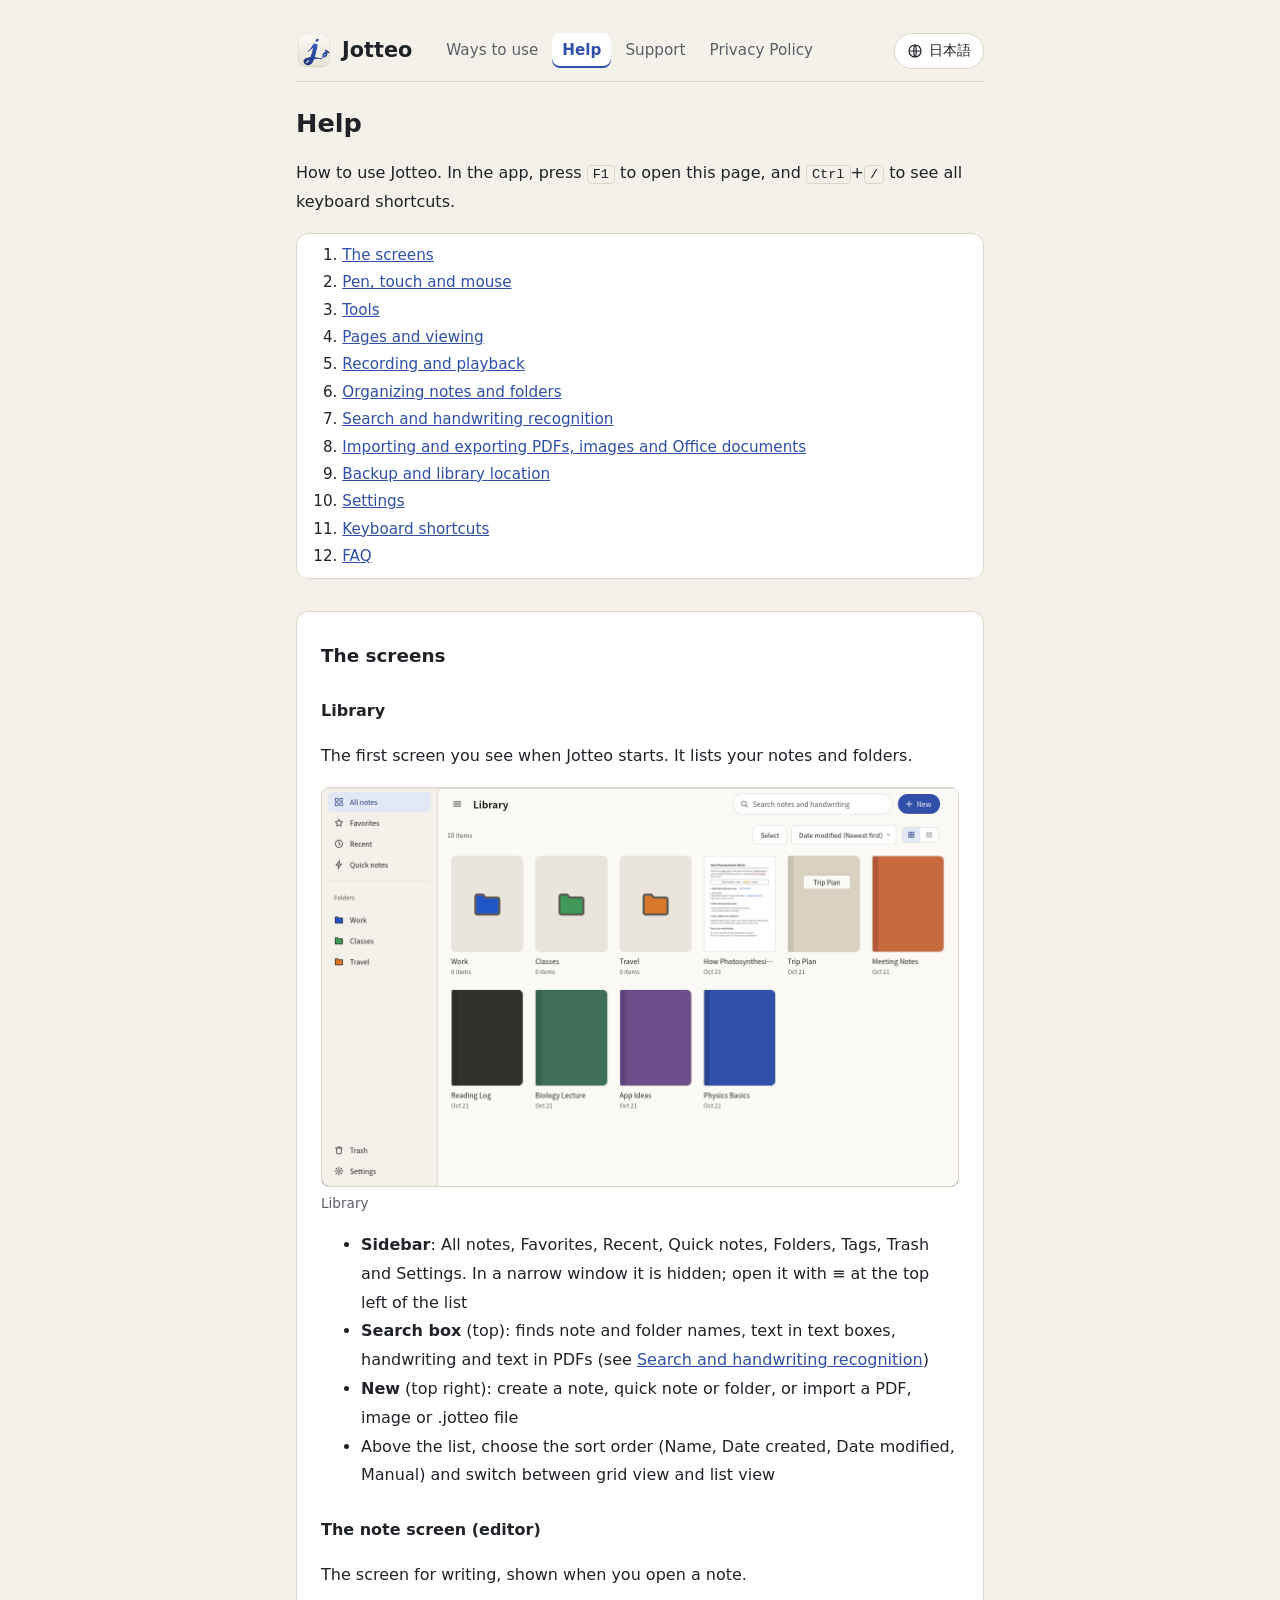
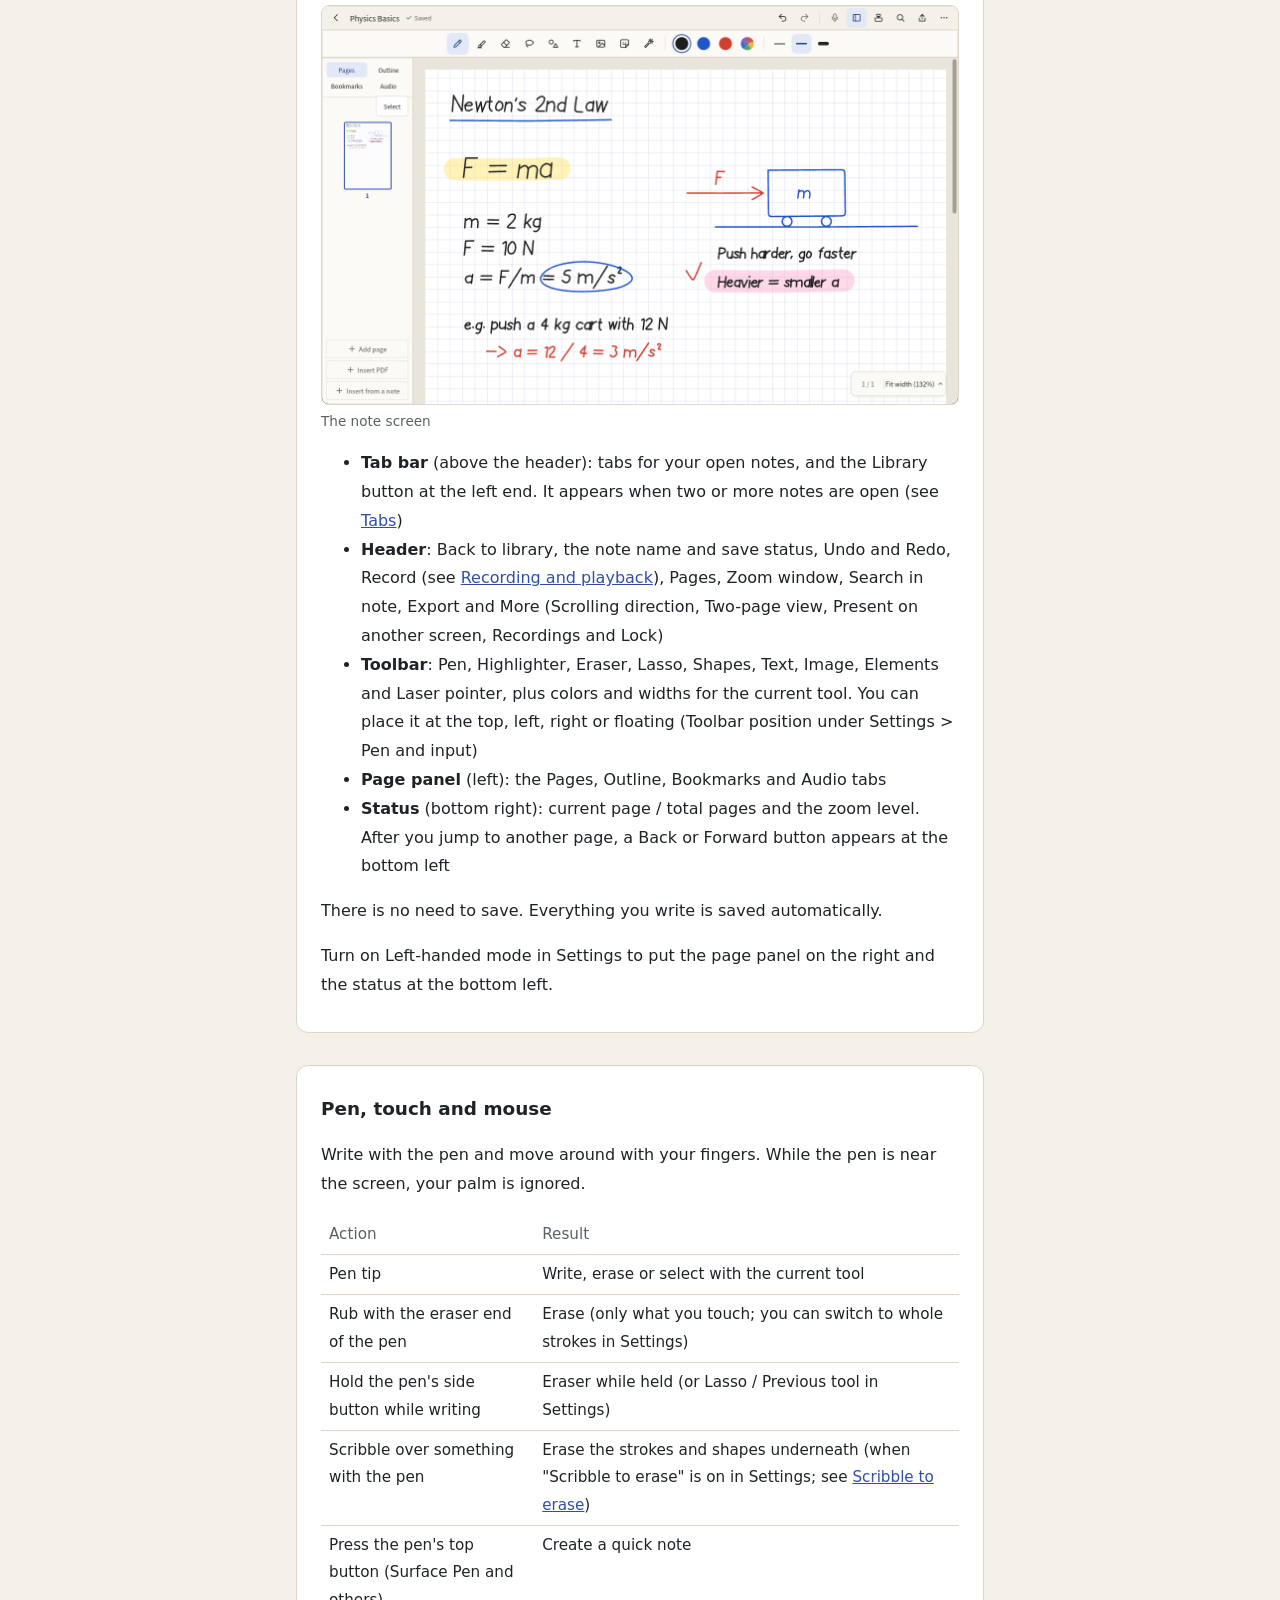
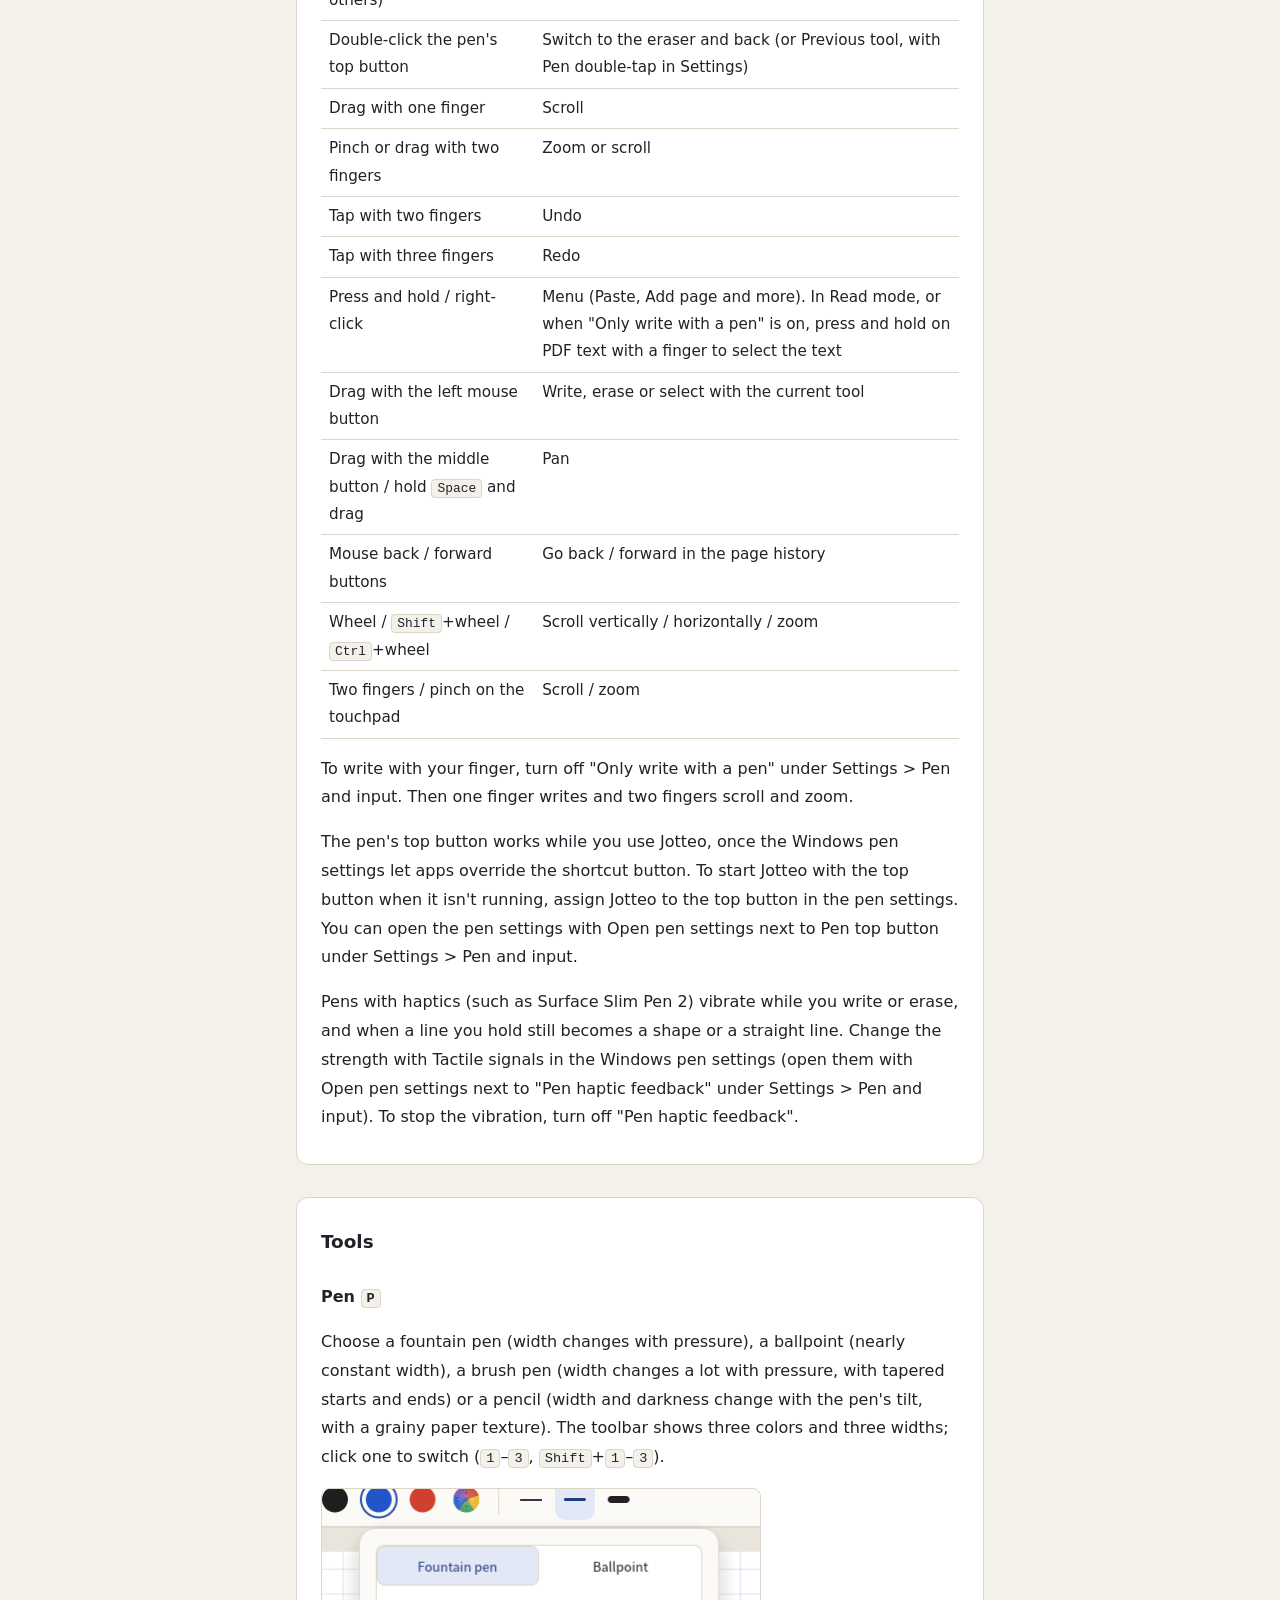
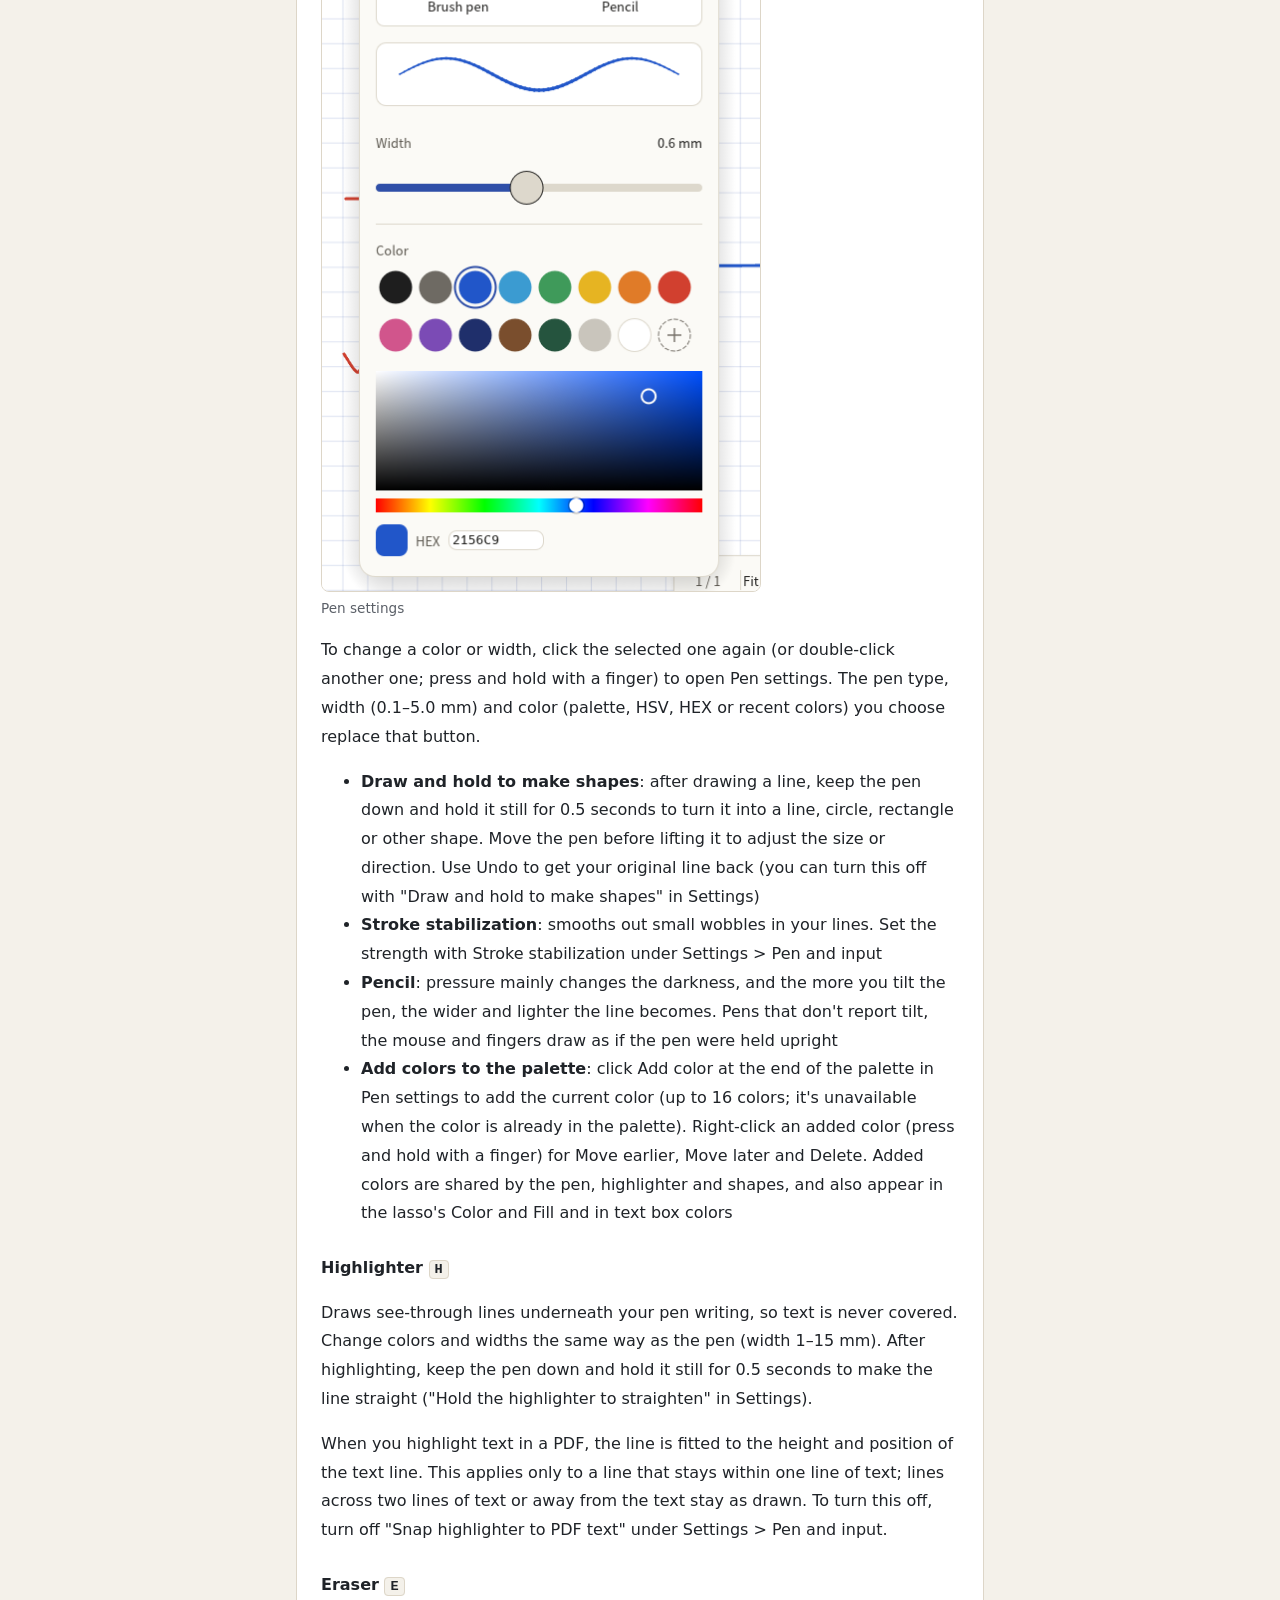
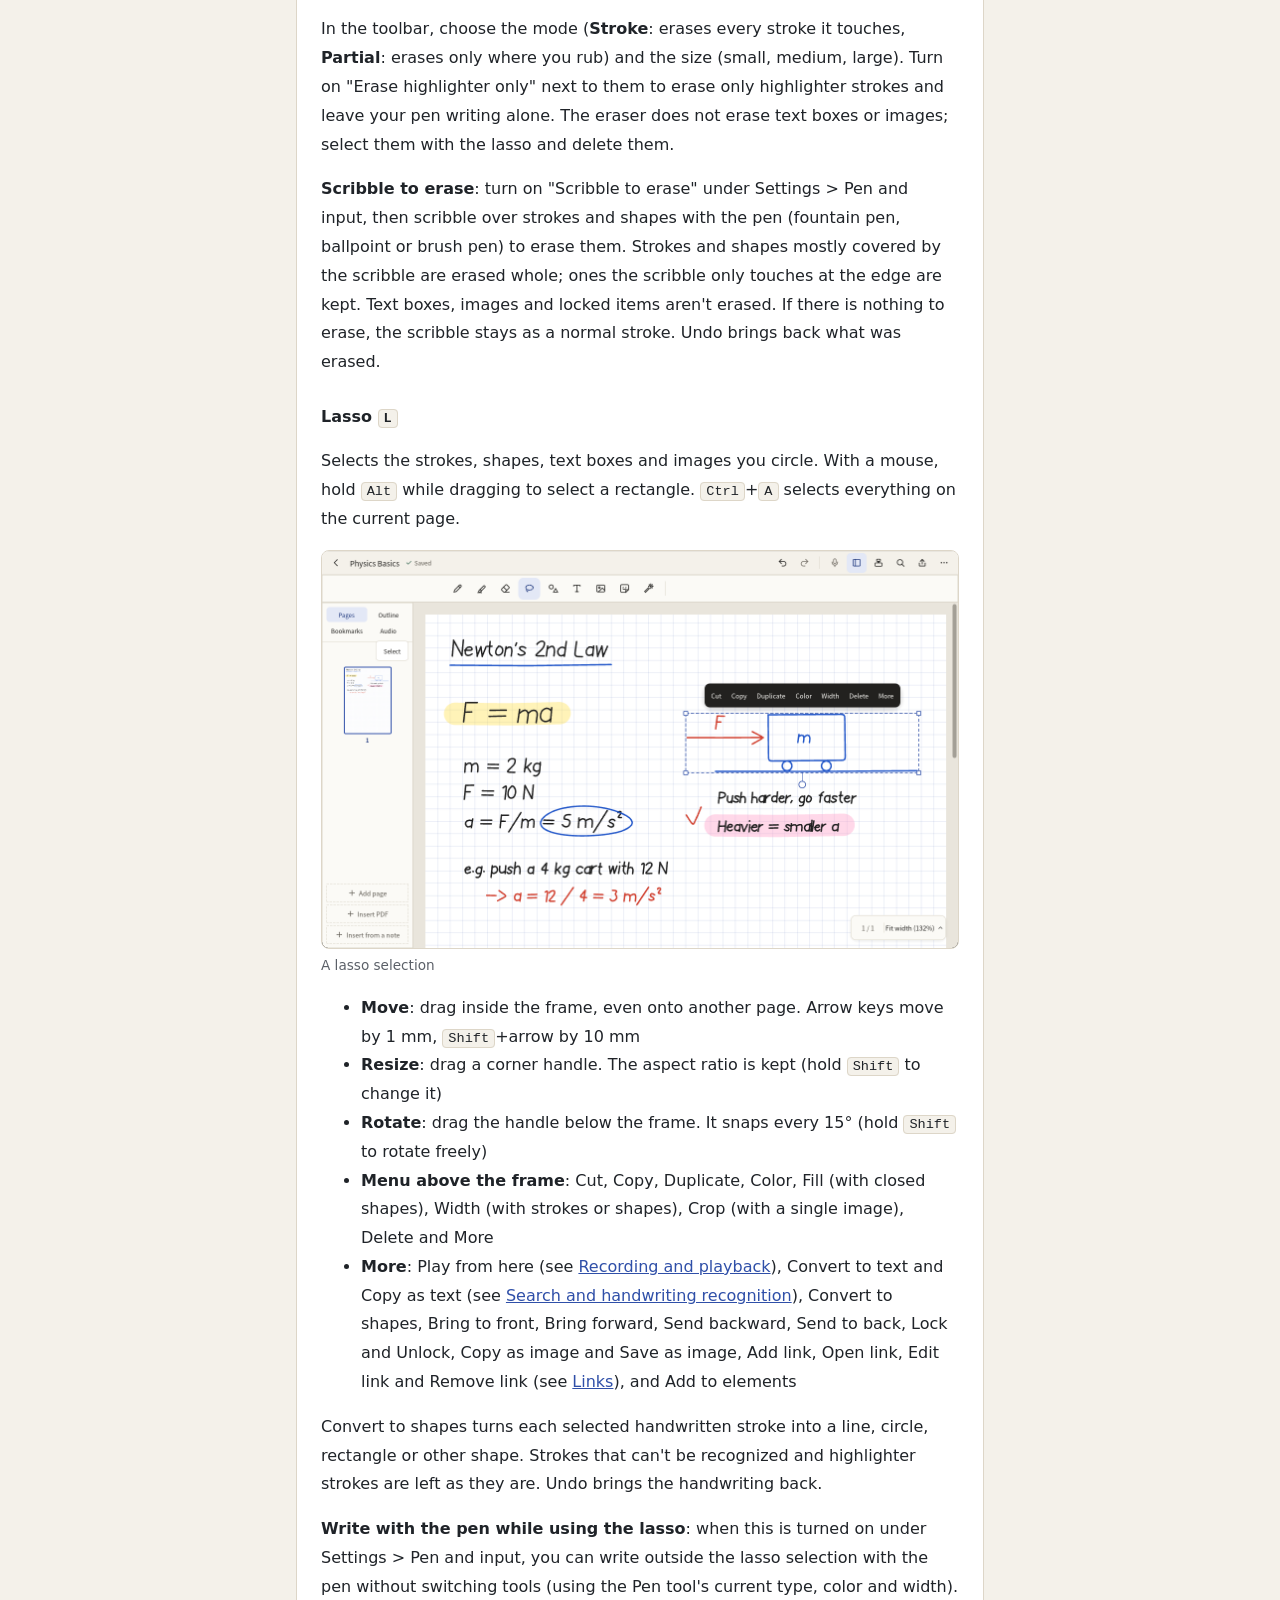
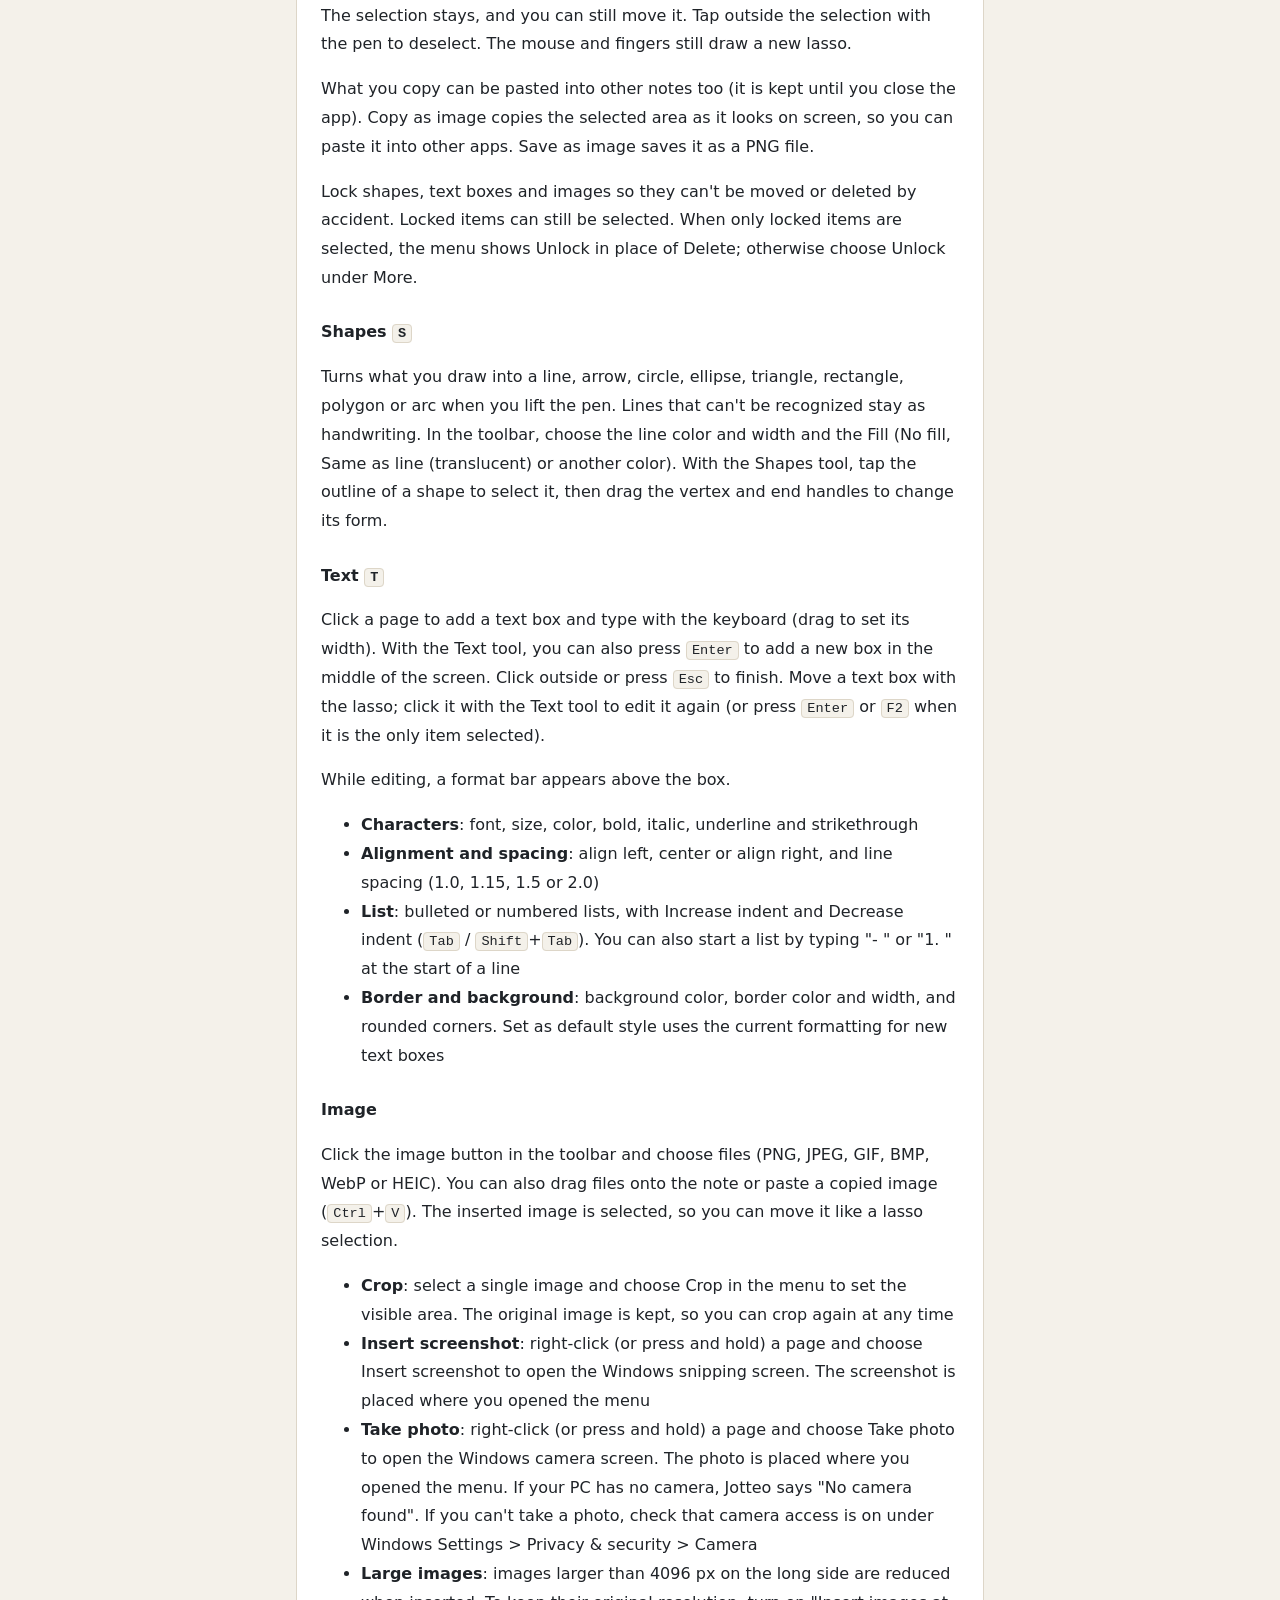
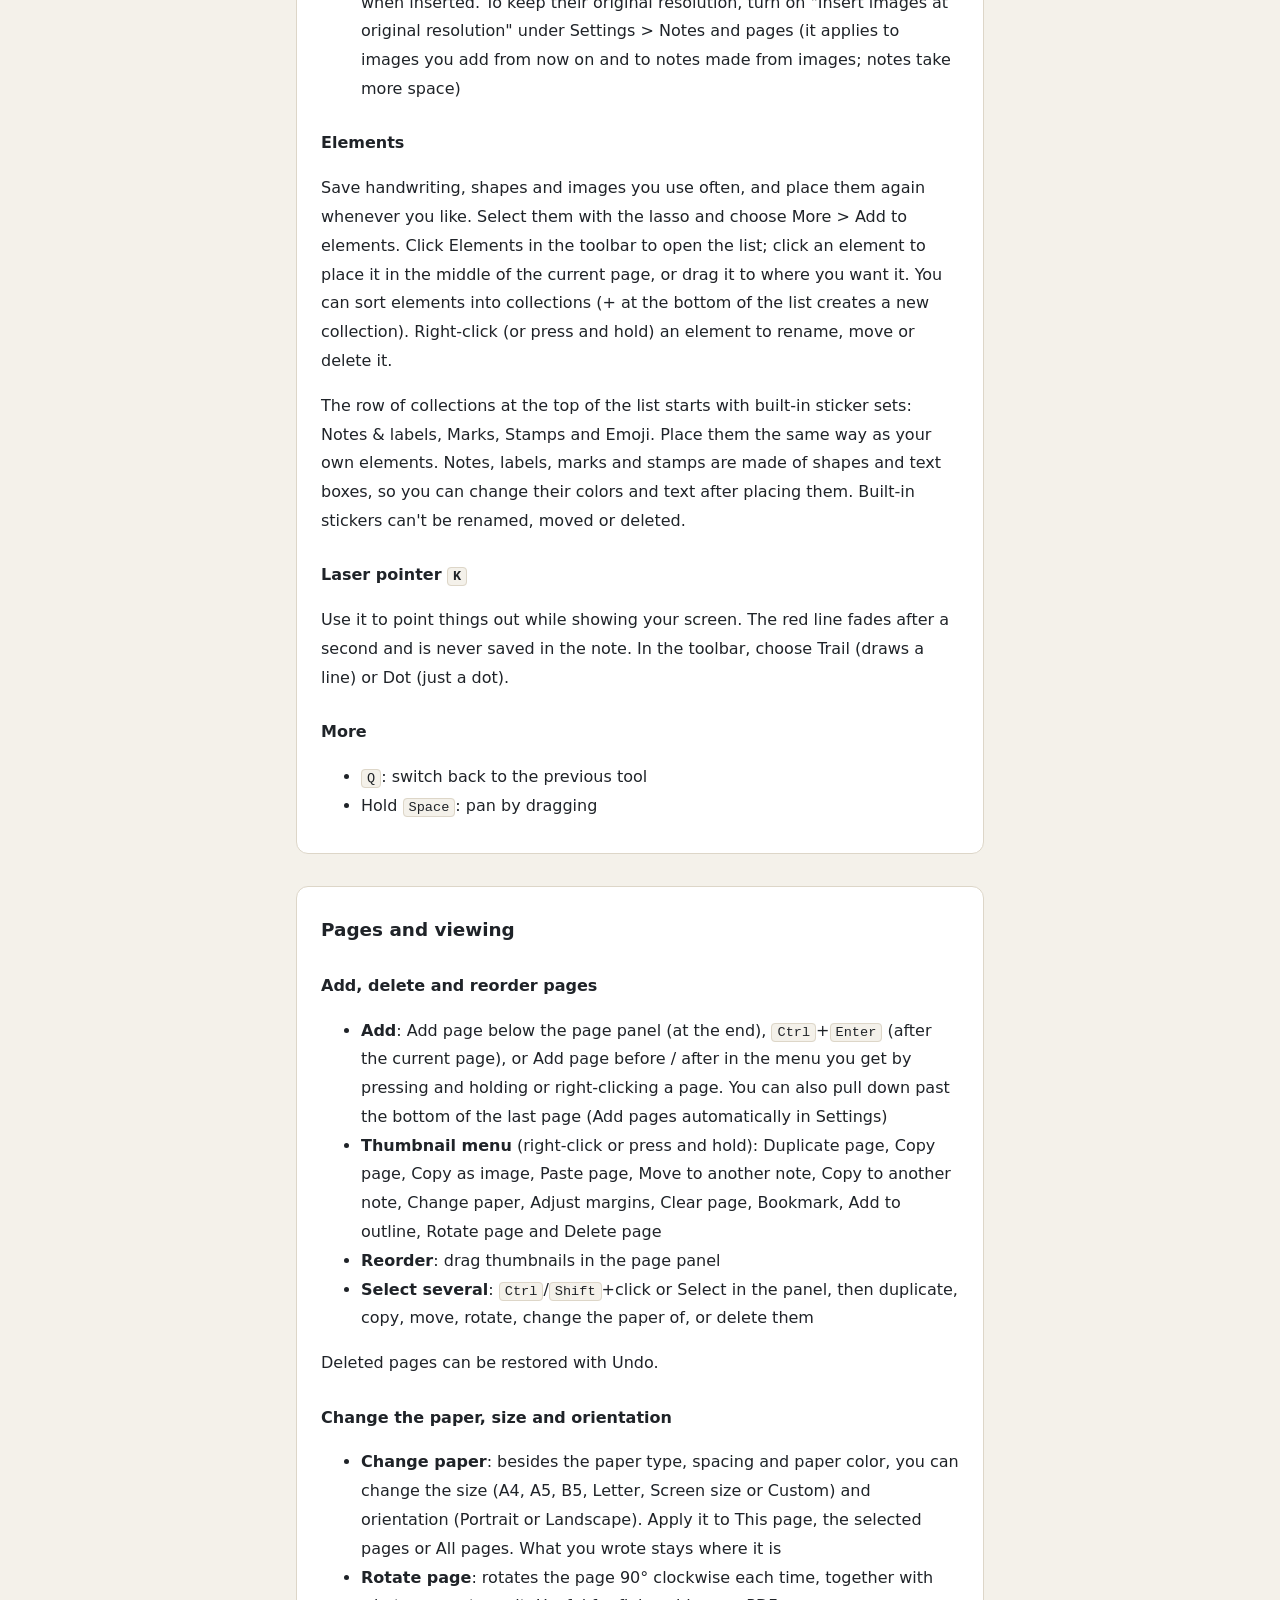
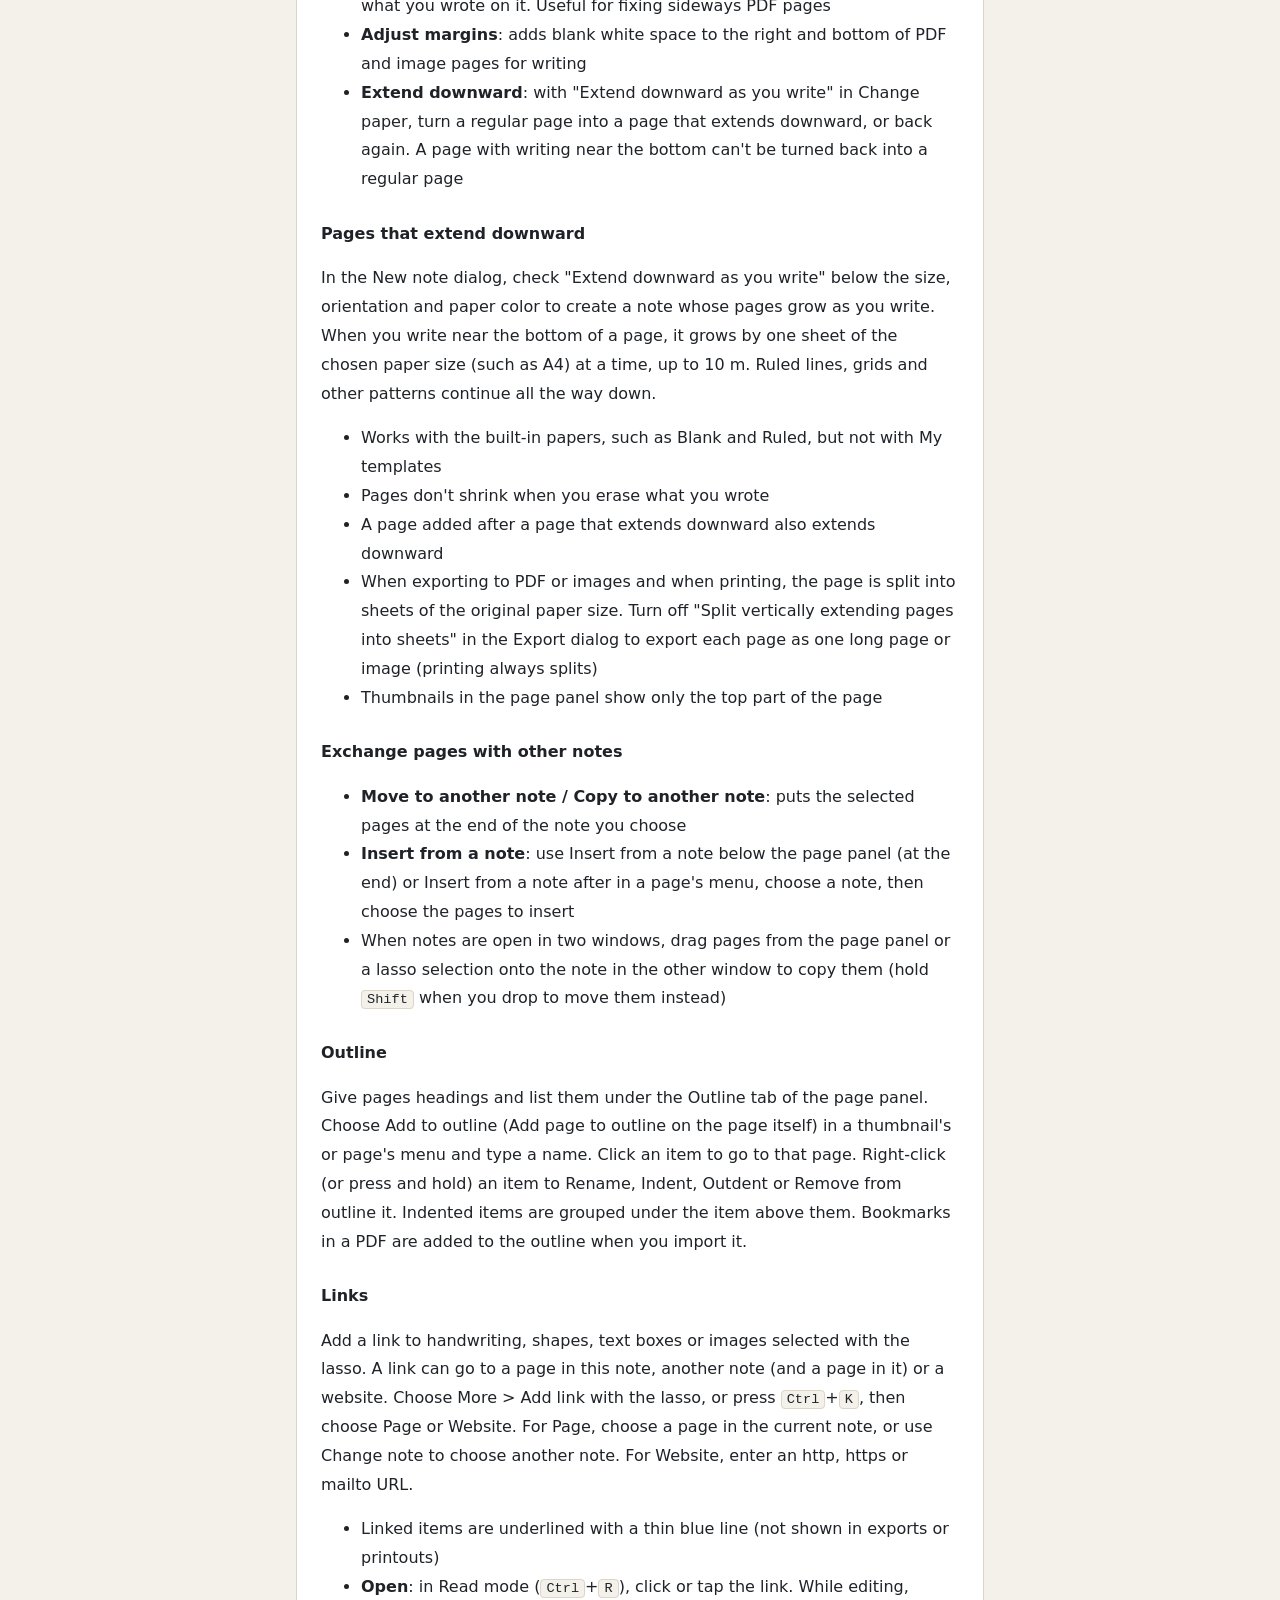
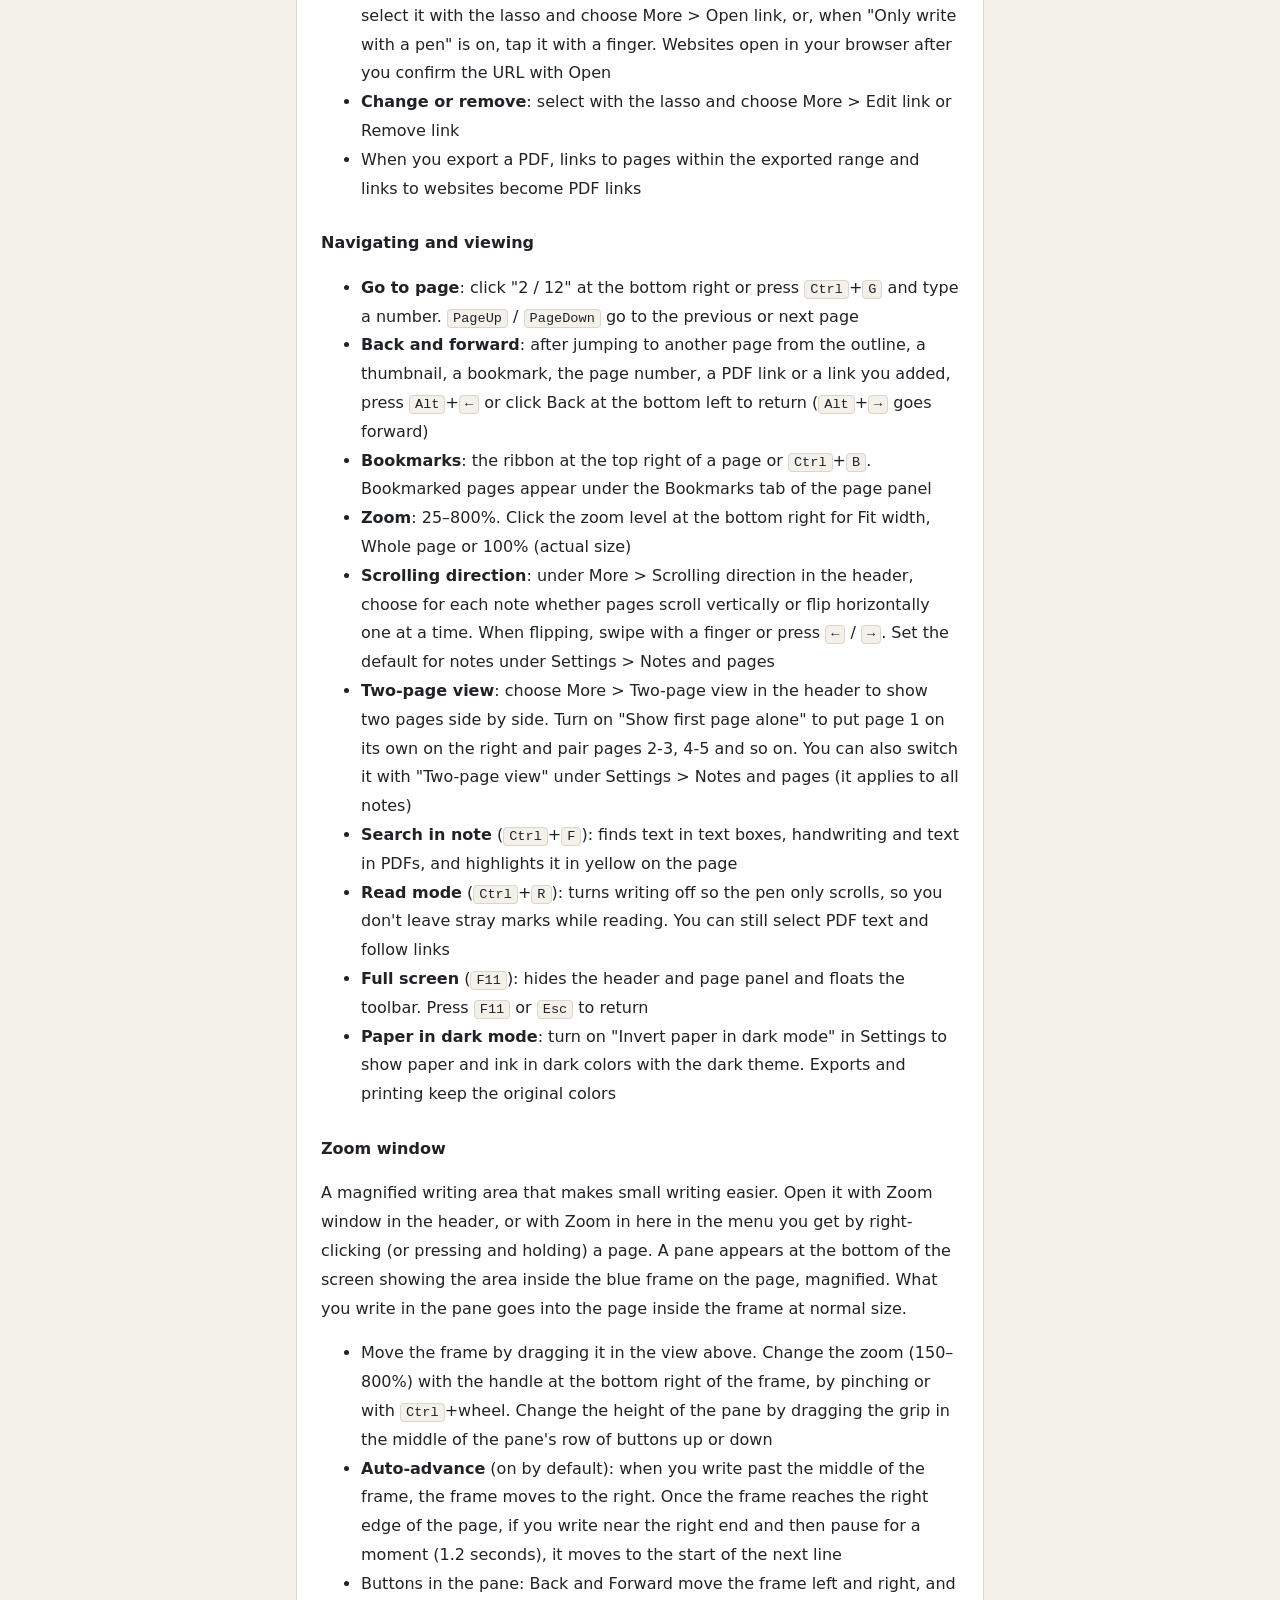
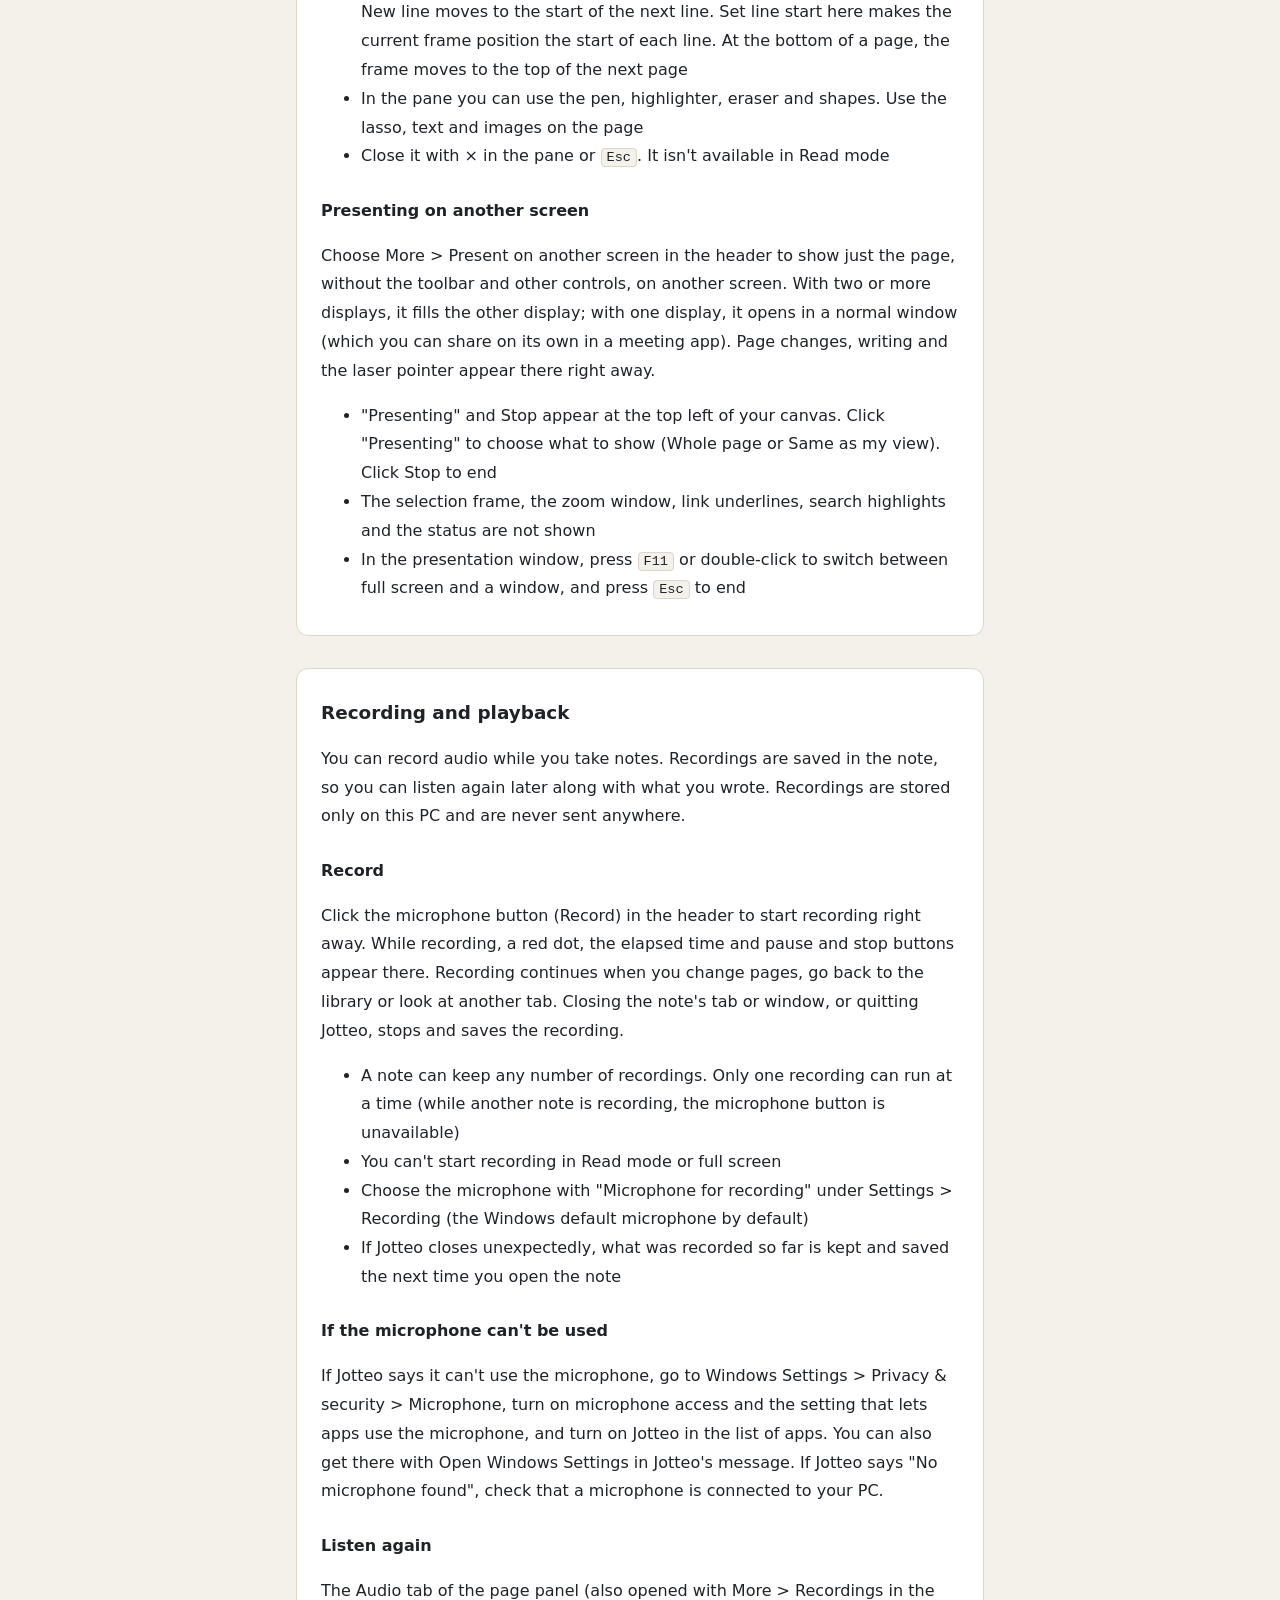
==== commit 22ae19a9: "製品のページと使い方の事例を追加 / Add the product page and use cases Co-Authored-By: Claude Opus 5.5 <noreply@anthr" ====
--- a/help-en.html
+++ b/help-en.html
@@ -4,16 +4,16 @@
 <meta charset="utf-8">
 <meta name="viewport" content="width=device-width, initial-scale=1">
 <title>Jotteo Help</title>
-<link rel="stylesheet" href="style.css?v=96869779">
+<link rel="stylesheet" href="style.css?v=951e5ebb">
 <link rel="icon" href="icon.png">
 <link rel="alternate" hreflang="ja" href="help.html">
-<script src="lang.js?v=f2ebd4c5"></script>
+<script src="lang.js?v=e5487996"></script>
 </head>
 <body>
 <main>
 <header class="site">
-<a class="brand" href="index.html#en"><img src="icon.png" alt="" width="36" height="36">Jotteo</a>
-<nav class="pages" aria-label="Pages"><a href="index.html#en">Support</a><a href="help-en.html" aria-current="page">Help</a><a href="privacy.html#en">Privacy Policy</a></nav>
+<a class="brand" href="index.html"><img src="icon.png" alt="" width="36" height="36">Jotteo</a>
+<nav class="pages" aria-label="Pages"><a href="use-cases.html#en">Ways to use</a><a href="help-en.html" aria-current="page">Help</a><a href="index.html#en">Support</a><a href="privacy.html#en">Privacy Policy</a></nav>
 <div class="lang"><a href="help.html" data-switch-lang="ja" lang="ja" hreflang="ja"><svg viewBox="0 0 24 24" fill="none" stroke="currentColor" stroke-width="1.8" aria-hidden="true"><circle cx="12" cy="12" r="9"/><path d="M3 12h18M12 3c2.5 2.7 2.5 15.3 0 18M12 3c-2.5 2.7-2.5 15.3 0 18"/></svg>日本語</a></div>
 </header>
 
--- a/style.css
+++ b/style.css
@@ -58,8 +58,33 @@
 th { color: var(--muted); font-weight: 500; }
 table.keys td:last-child { white-space: nowrap; }
 kbd { font-family: ui-monospace, Consolas, monospace; font-size: 0.85em; background: var(--paper); border: 1px solid var(--line); border-radius: 4px; padding: 1px 5px; }
+/* 製品のページ（index.html） */
+main.wide { max-width: 960px; }
+.hero { margin-bottom: 40px; }
+.eyebrow { margin: 0; color: var(--ink); font-weight: 700; font-size: 0.95rem; }
+.hero h1 { font-size: 2.1rem; line-height: 1.35; margin: 8px 0 12px; }
+.lead { font-size: 1.1rem; max-width: 40em; }
+.store { margin: 20px 0 28px; }
+.store a { display: inline-block; border-radius: 6px; }
+.store img { display: block; width: 176px; height: 48px; }
+.shot { margin: 0; }
+.shot img { display: block; width: 100%; height: auto; border: 1px solid var(--line); border-radius: 12px; box-shadow: 0 8px 28px rgba(31, 35, 40, 0.12); }
+.cards { display: grid; grid-template-columns: repeat(auto-fill, minmax(260px, 1fr)); gap: 16px; margin-bottom: 40px; }
+.card { background: var(--surface); border: 1px solid var(--line); border-radius: 12px; padding: 16px 20px; }
+.card h3 { margin: 0 0 6px; color: var(--ink); }
+.card p { margin: 0; font-size: 0.95rem; }
+.cases { list-style: none; padding: 0; margin: 0 0 16px; display: grid; grid-template-columns: repeat(auto-fill, minmax(260px, 1fr)); gap: 12px; }
+.cases a { display: block; height: 100%; background: var(--surface); border: 1px solid var(--line); border-radius: 12px; padding: 14px 20px; color: var(--text); text-decoration: none; }
+.cases a:hover { border-color: var(--ink); }
+.cases strong { display: block; color: var(--ink); }
+.cases span { display: block; color: var(--muted); font-size: 0.9rem; }
+.support { margin-top: 48px; }
+/* 使い方の事例（use-cases.html） */
+main.use-cases section > ol li { margin-bottom: 4px; }
+.more { color: var(--muted); font-size: 0.9rem; }
 @media (max-width: 600px) {
   .pages { order: 3; width: 100%; }
+  .hero h1 { font-size: 1.7rem; }
 }
 @media (max-width: 480px) {
   section, .toc { padding-left: 16px; padding-right: 16px; }
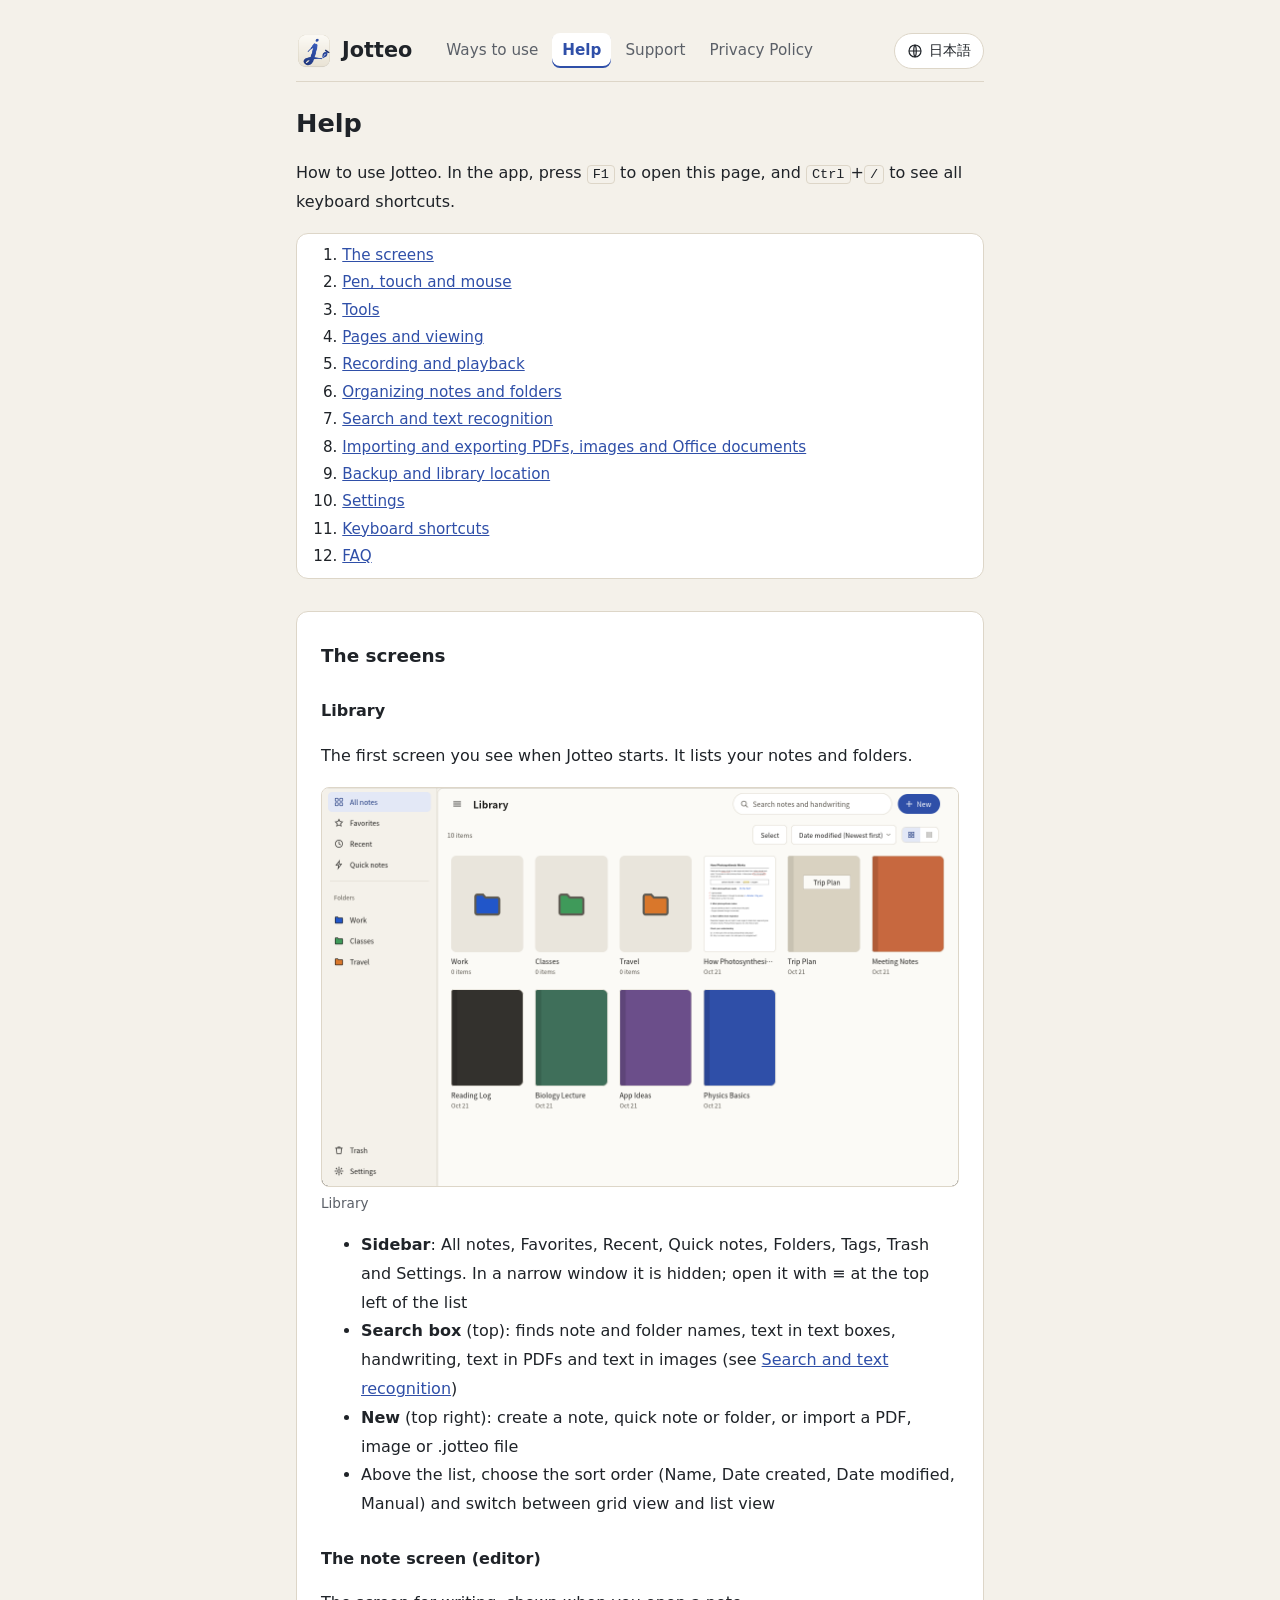
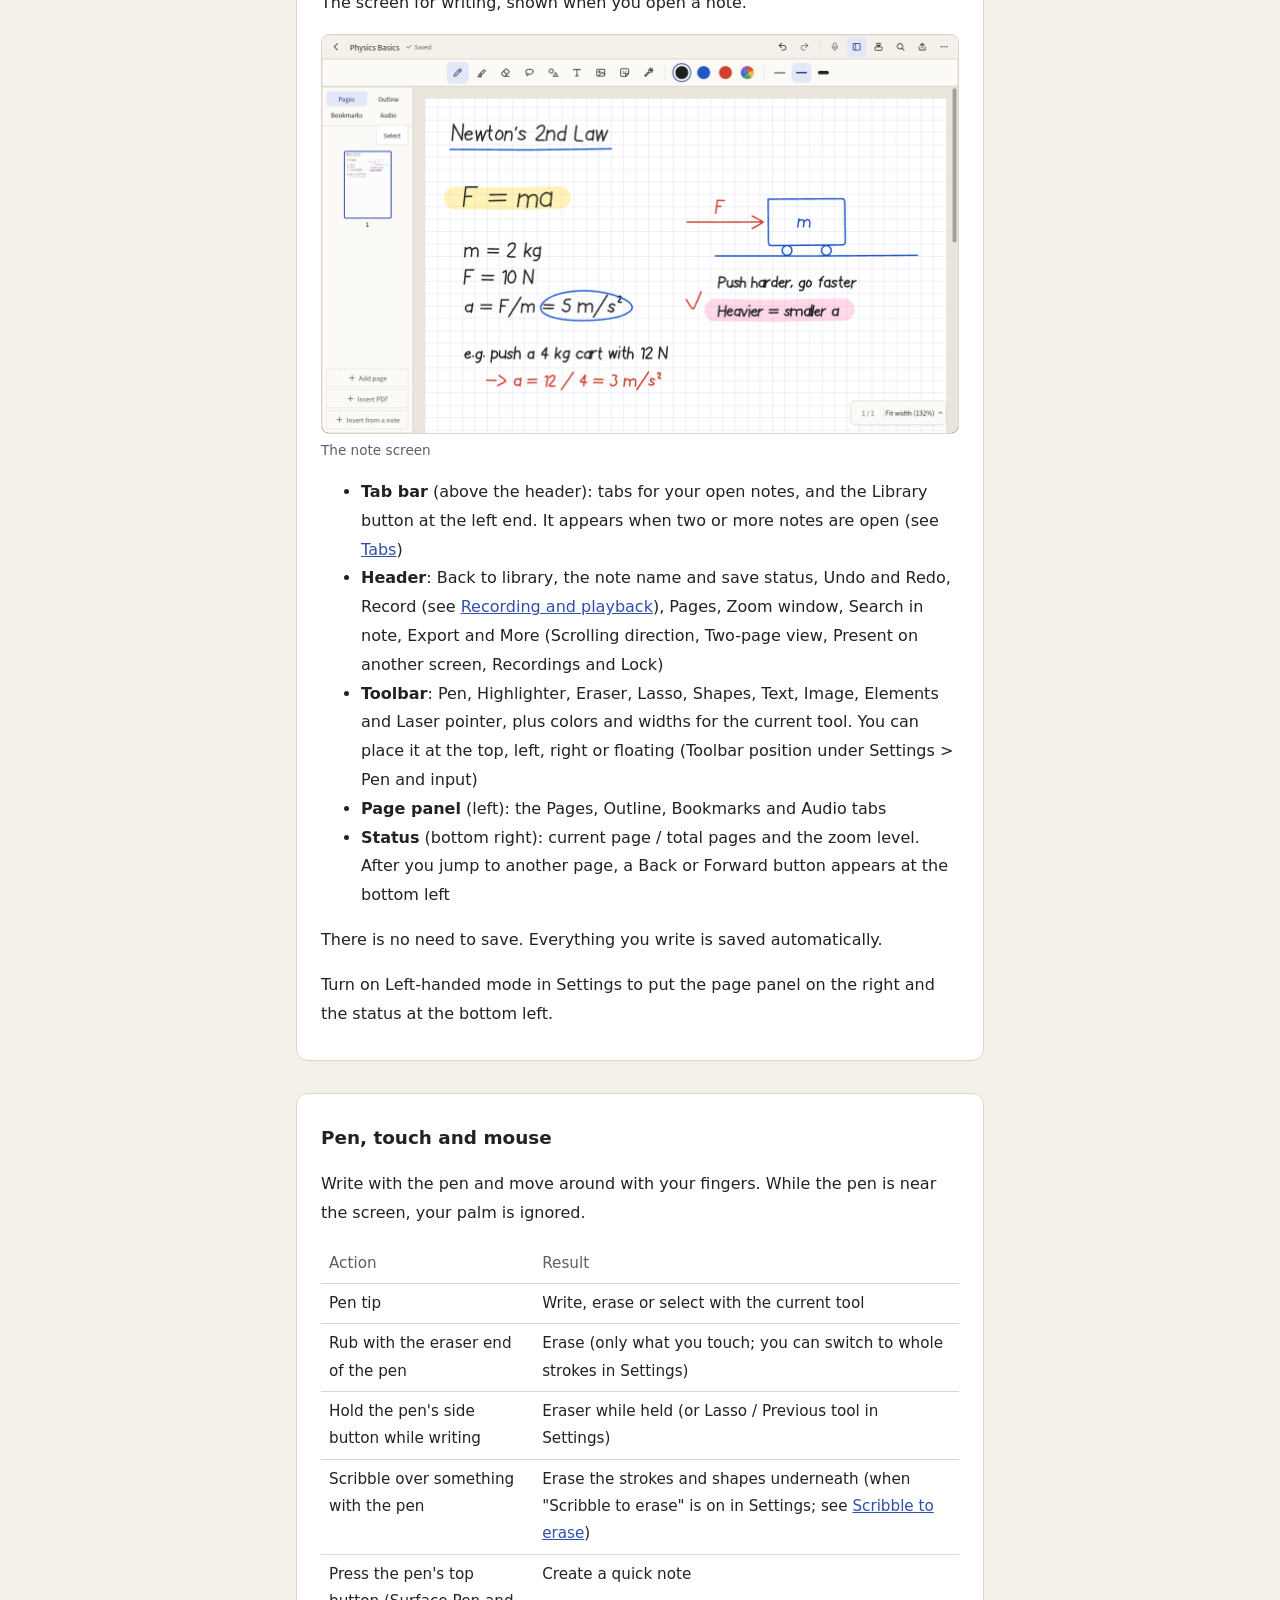
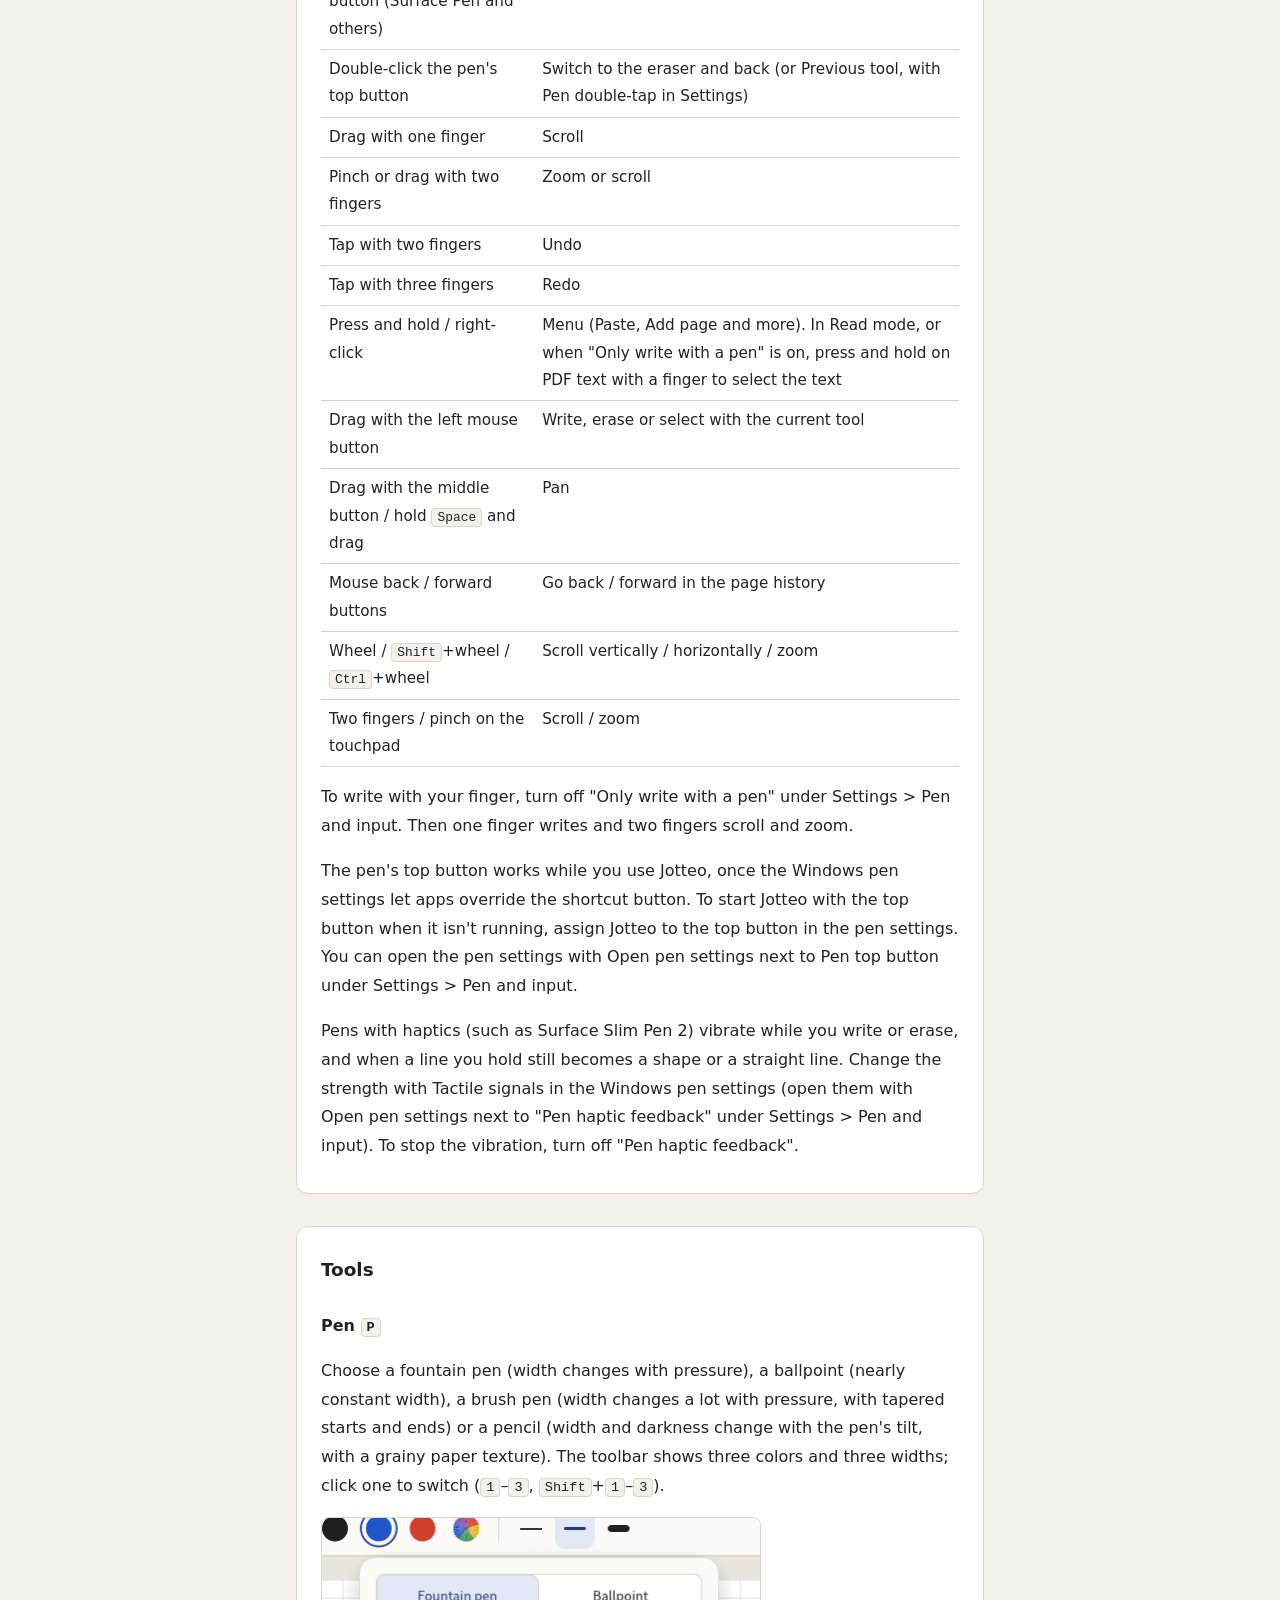
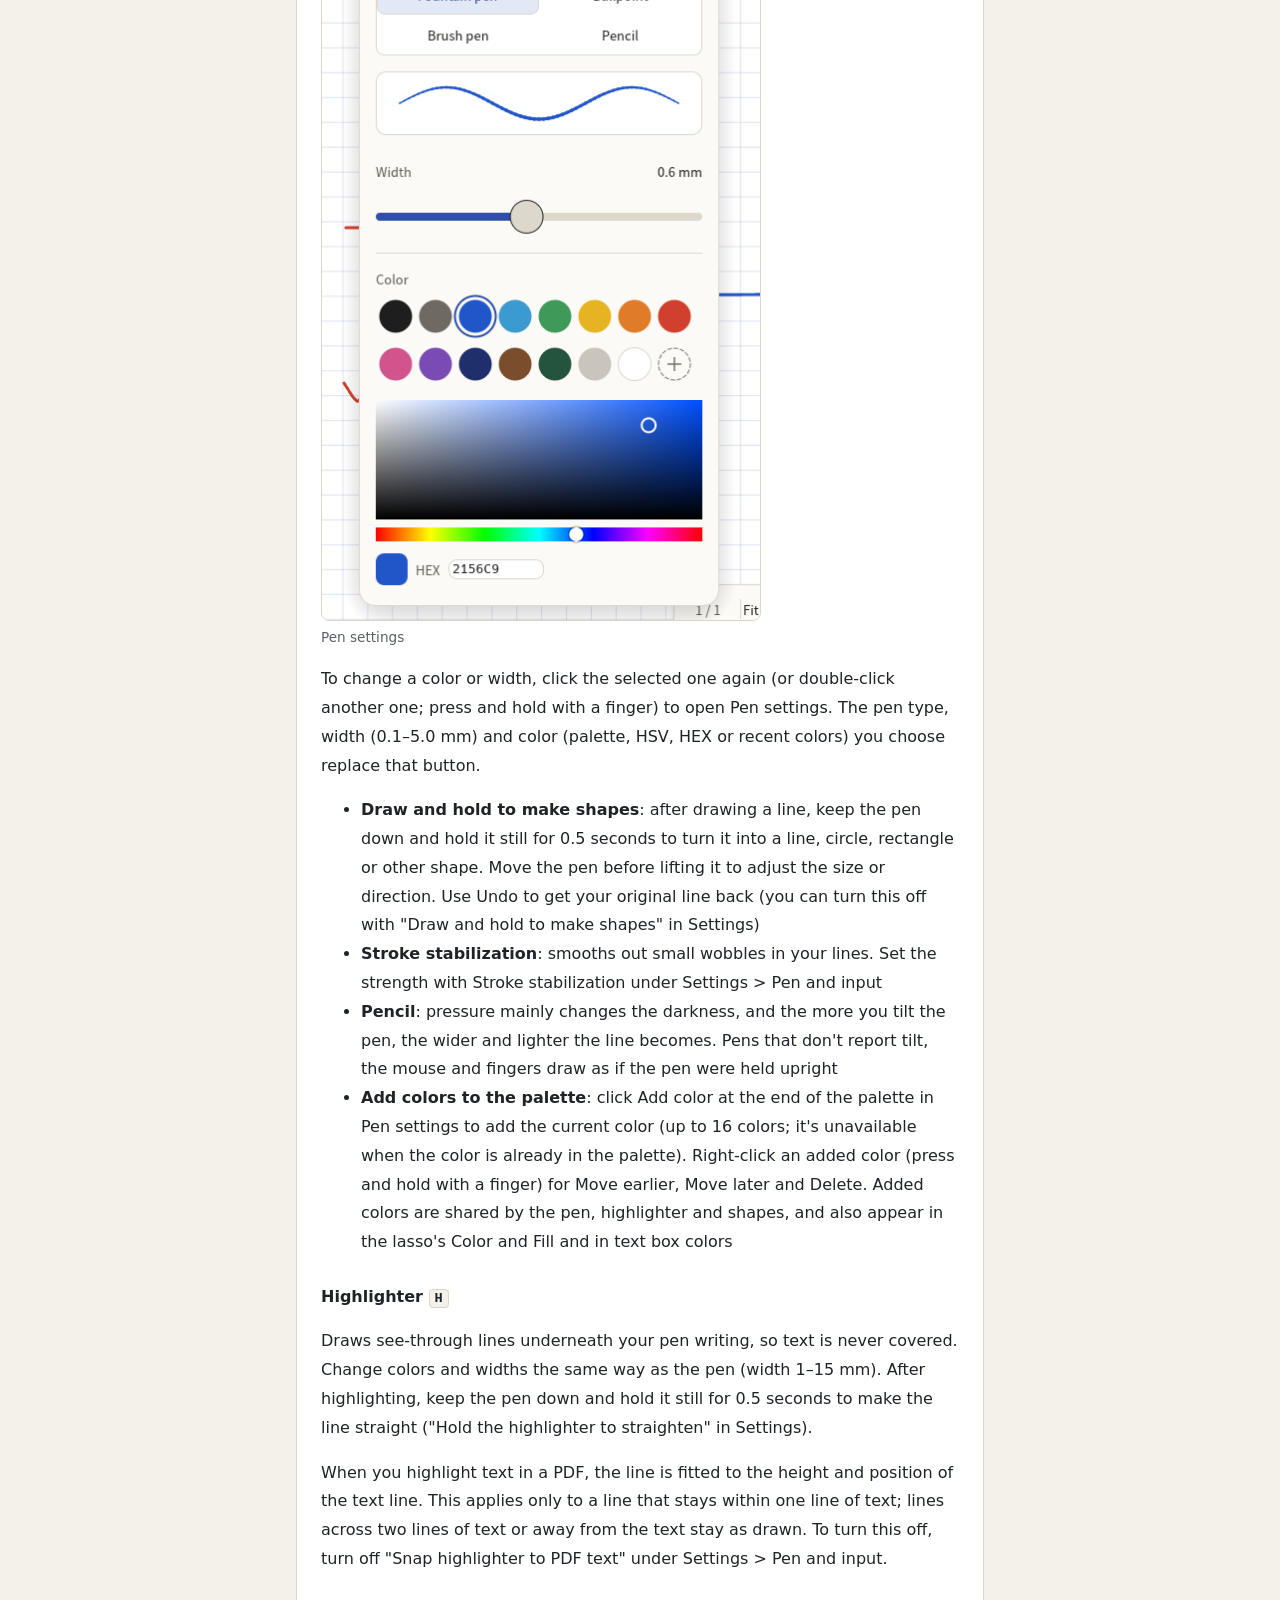
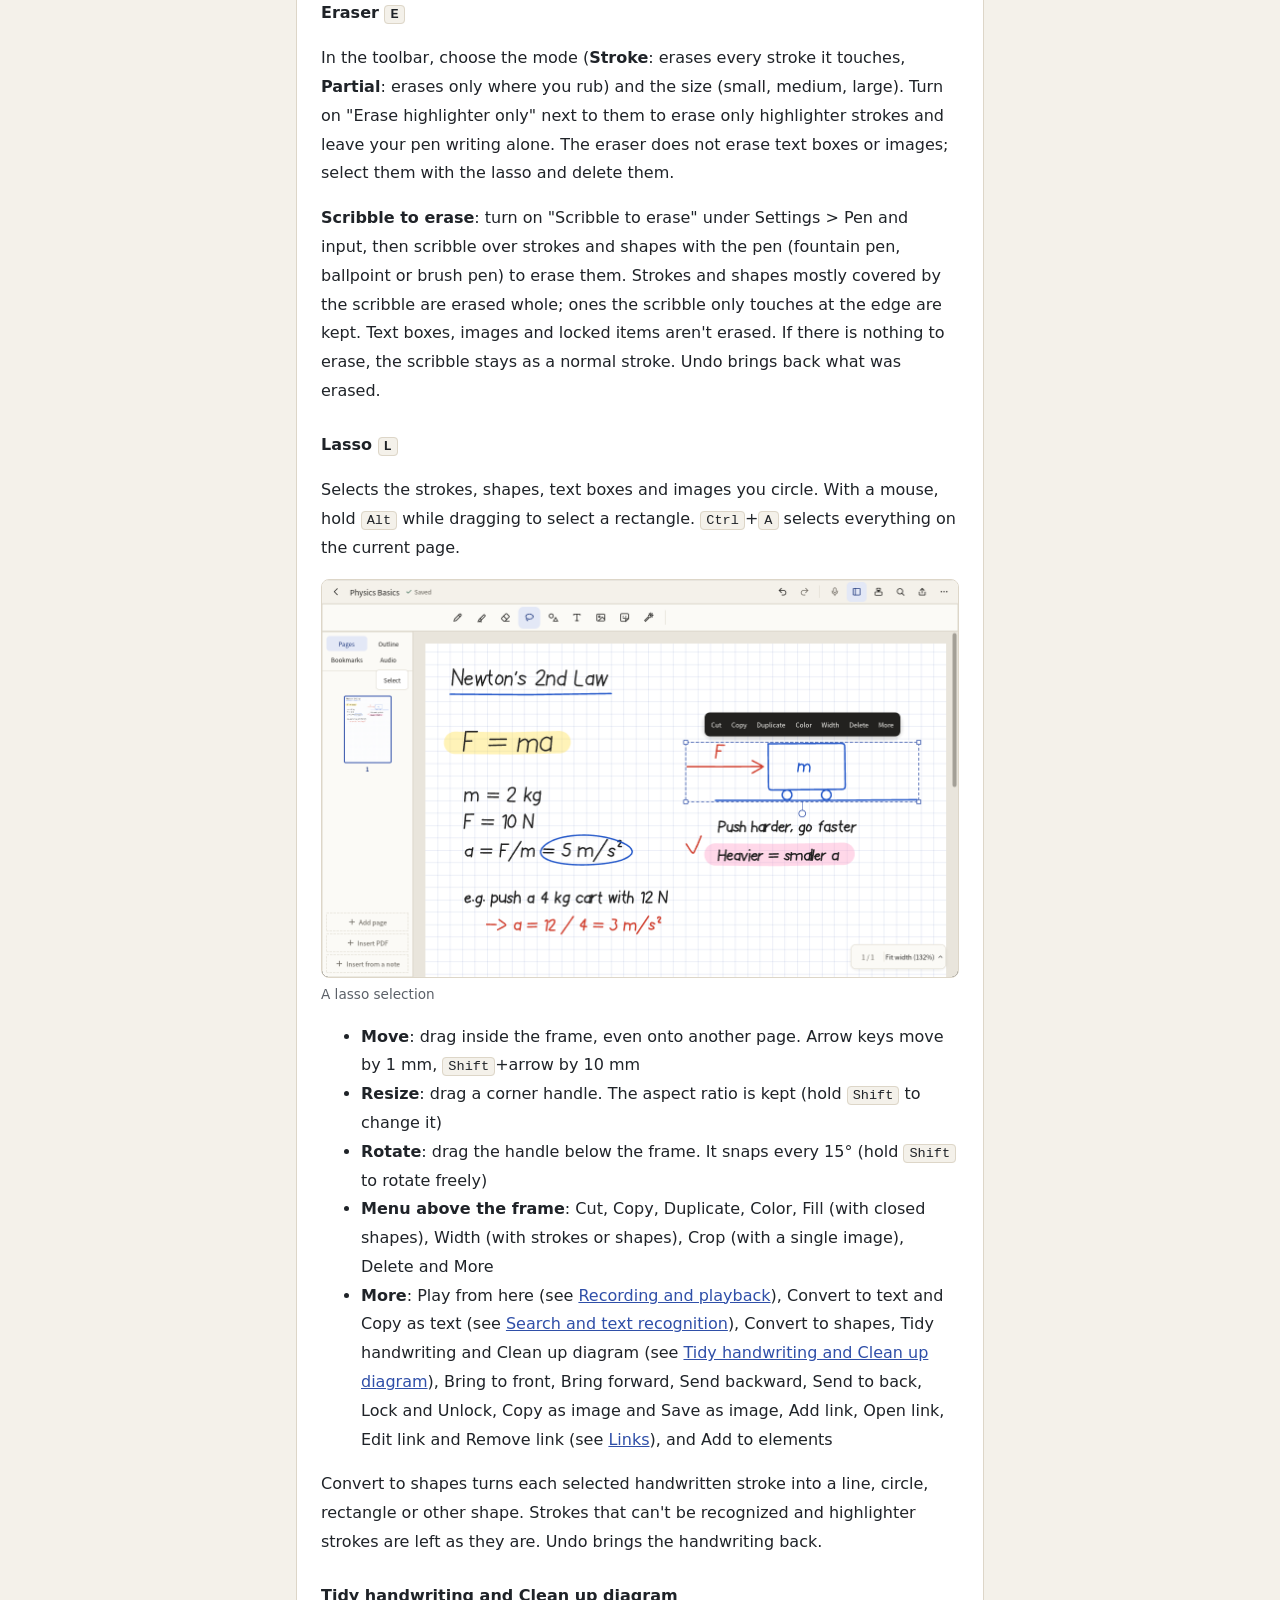
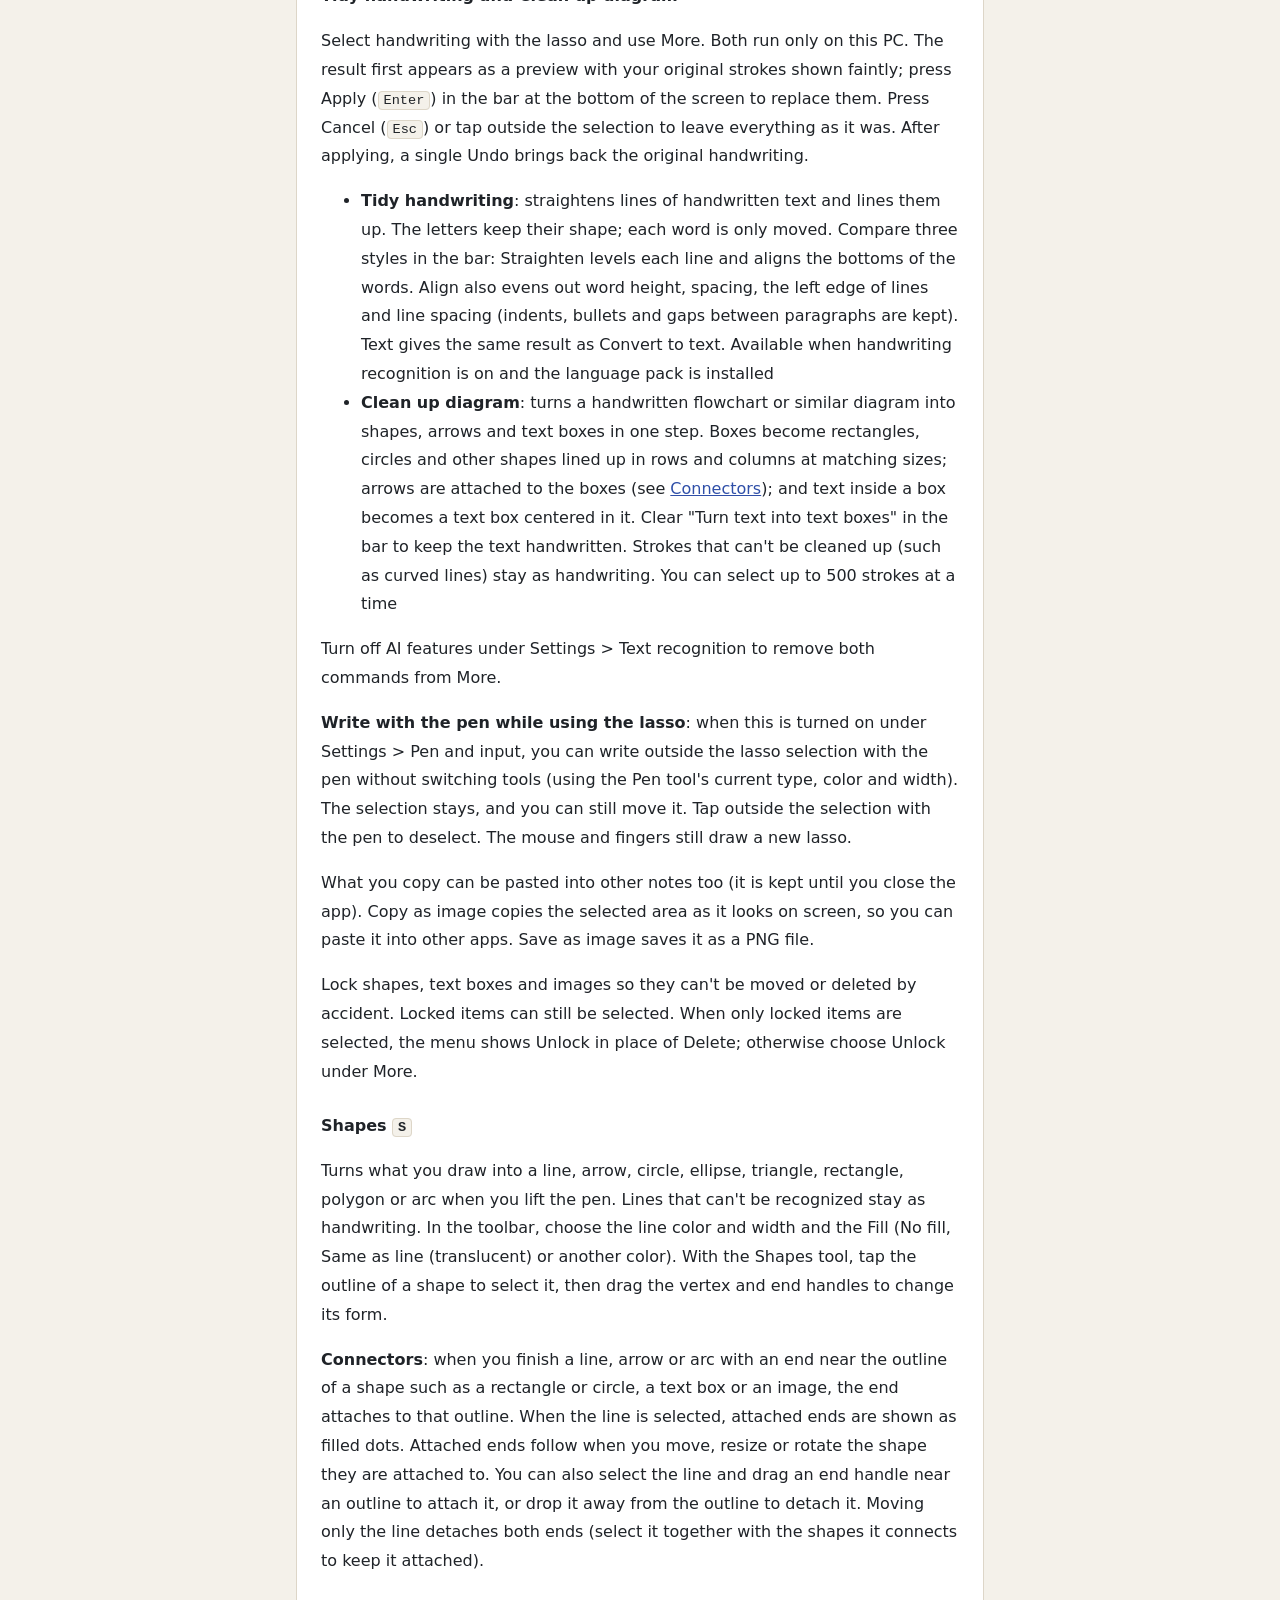
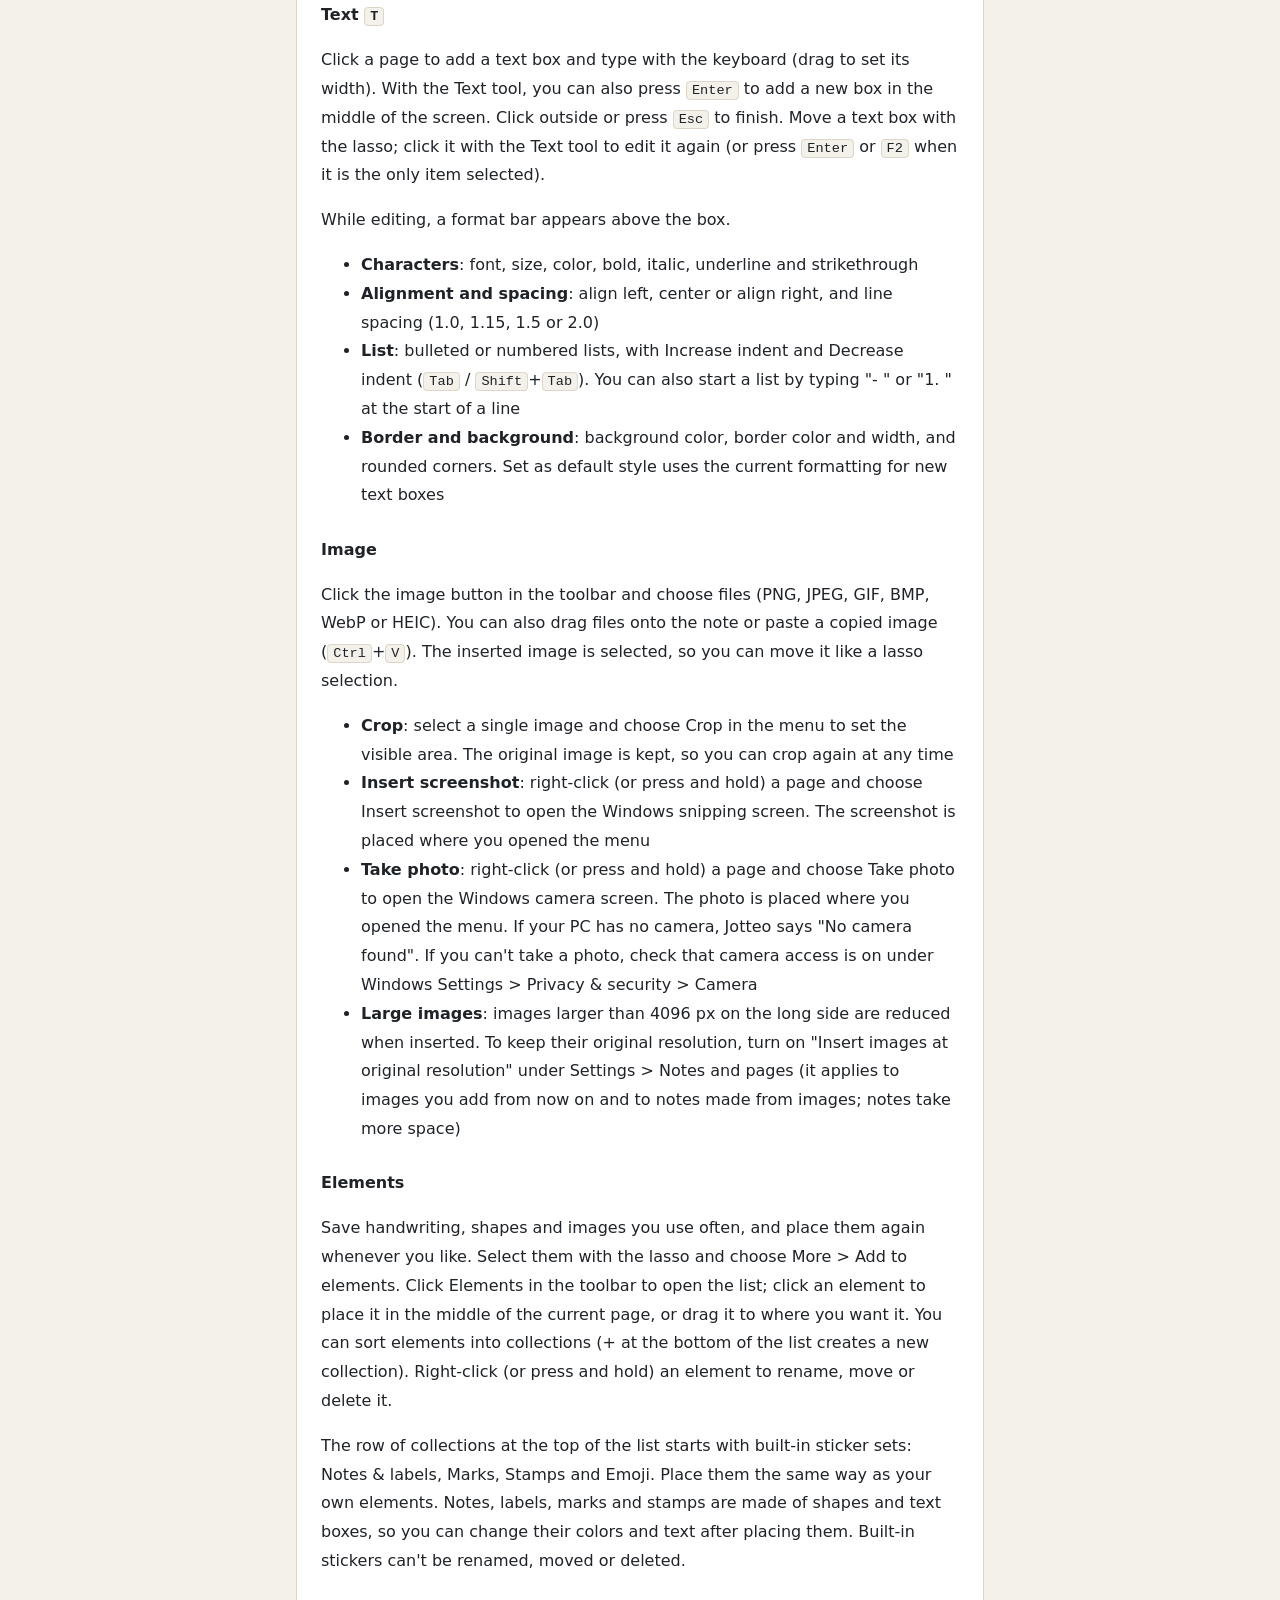
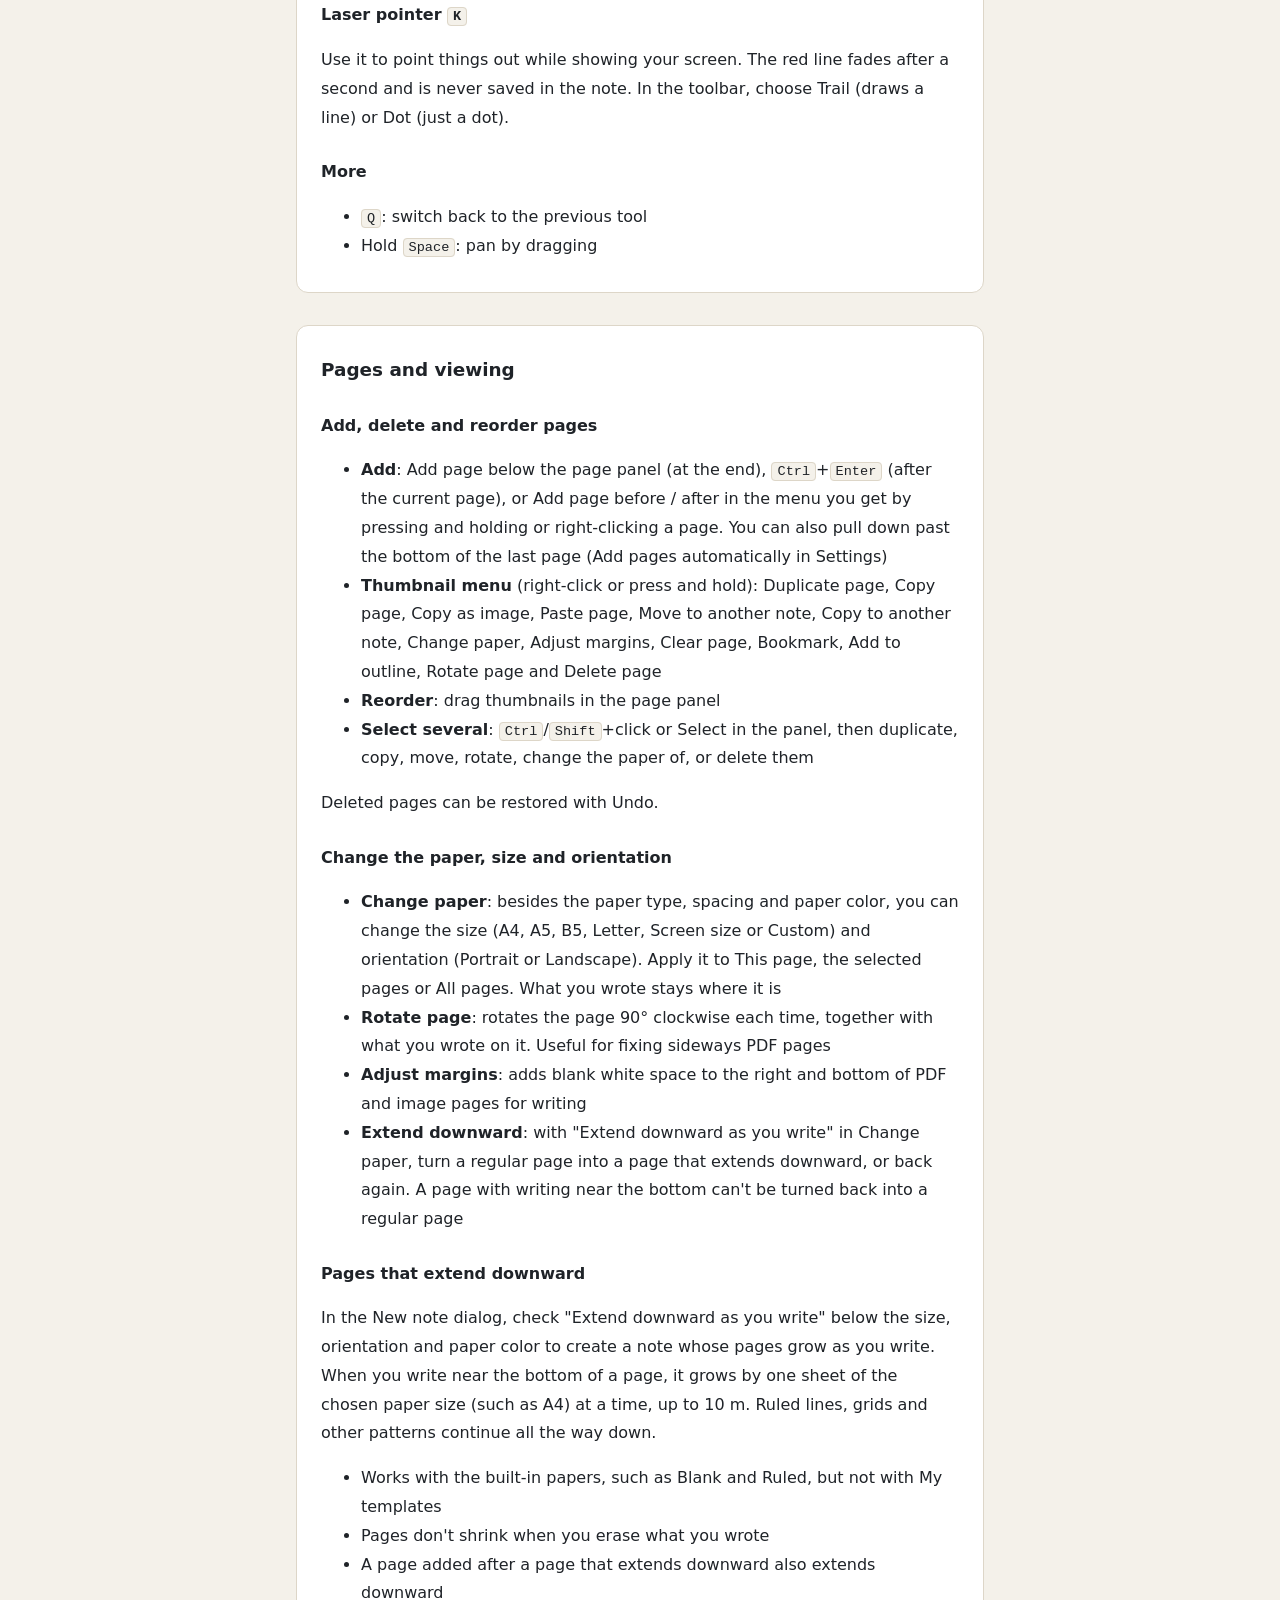
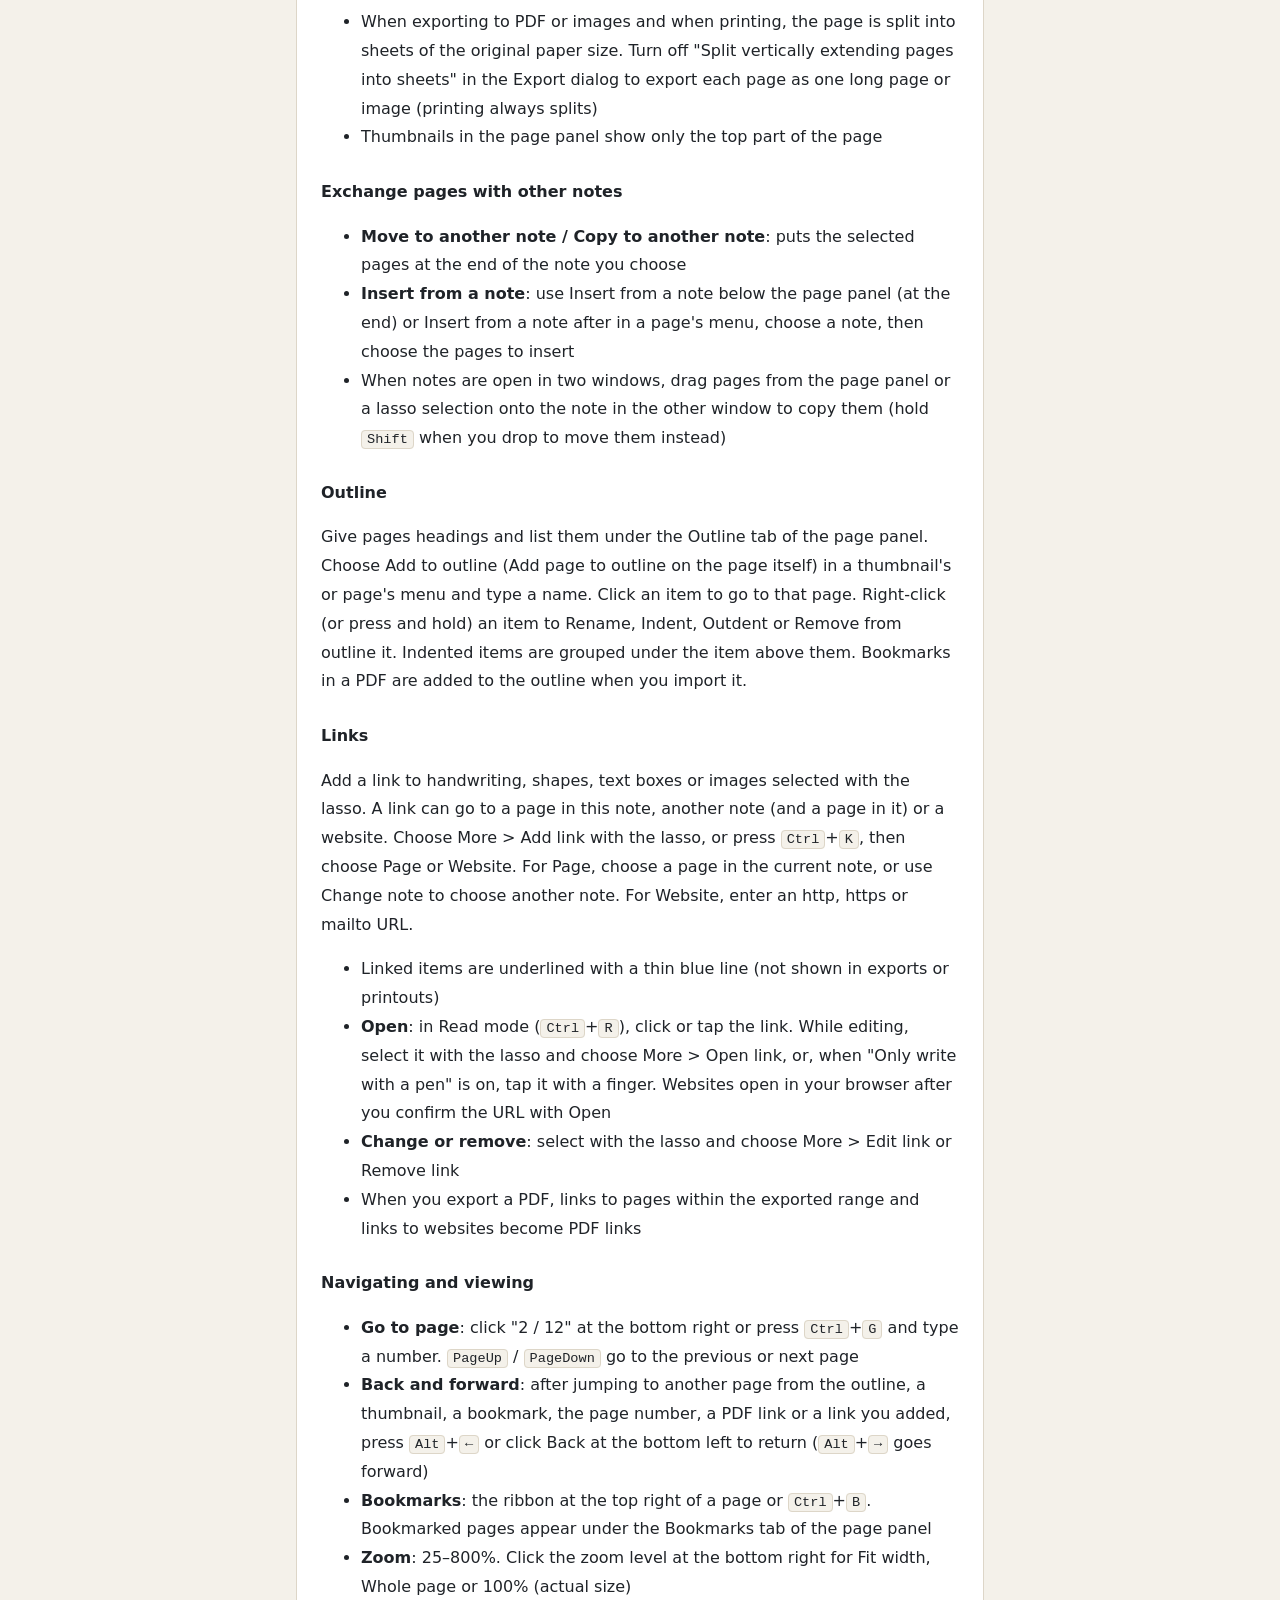
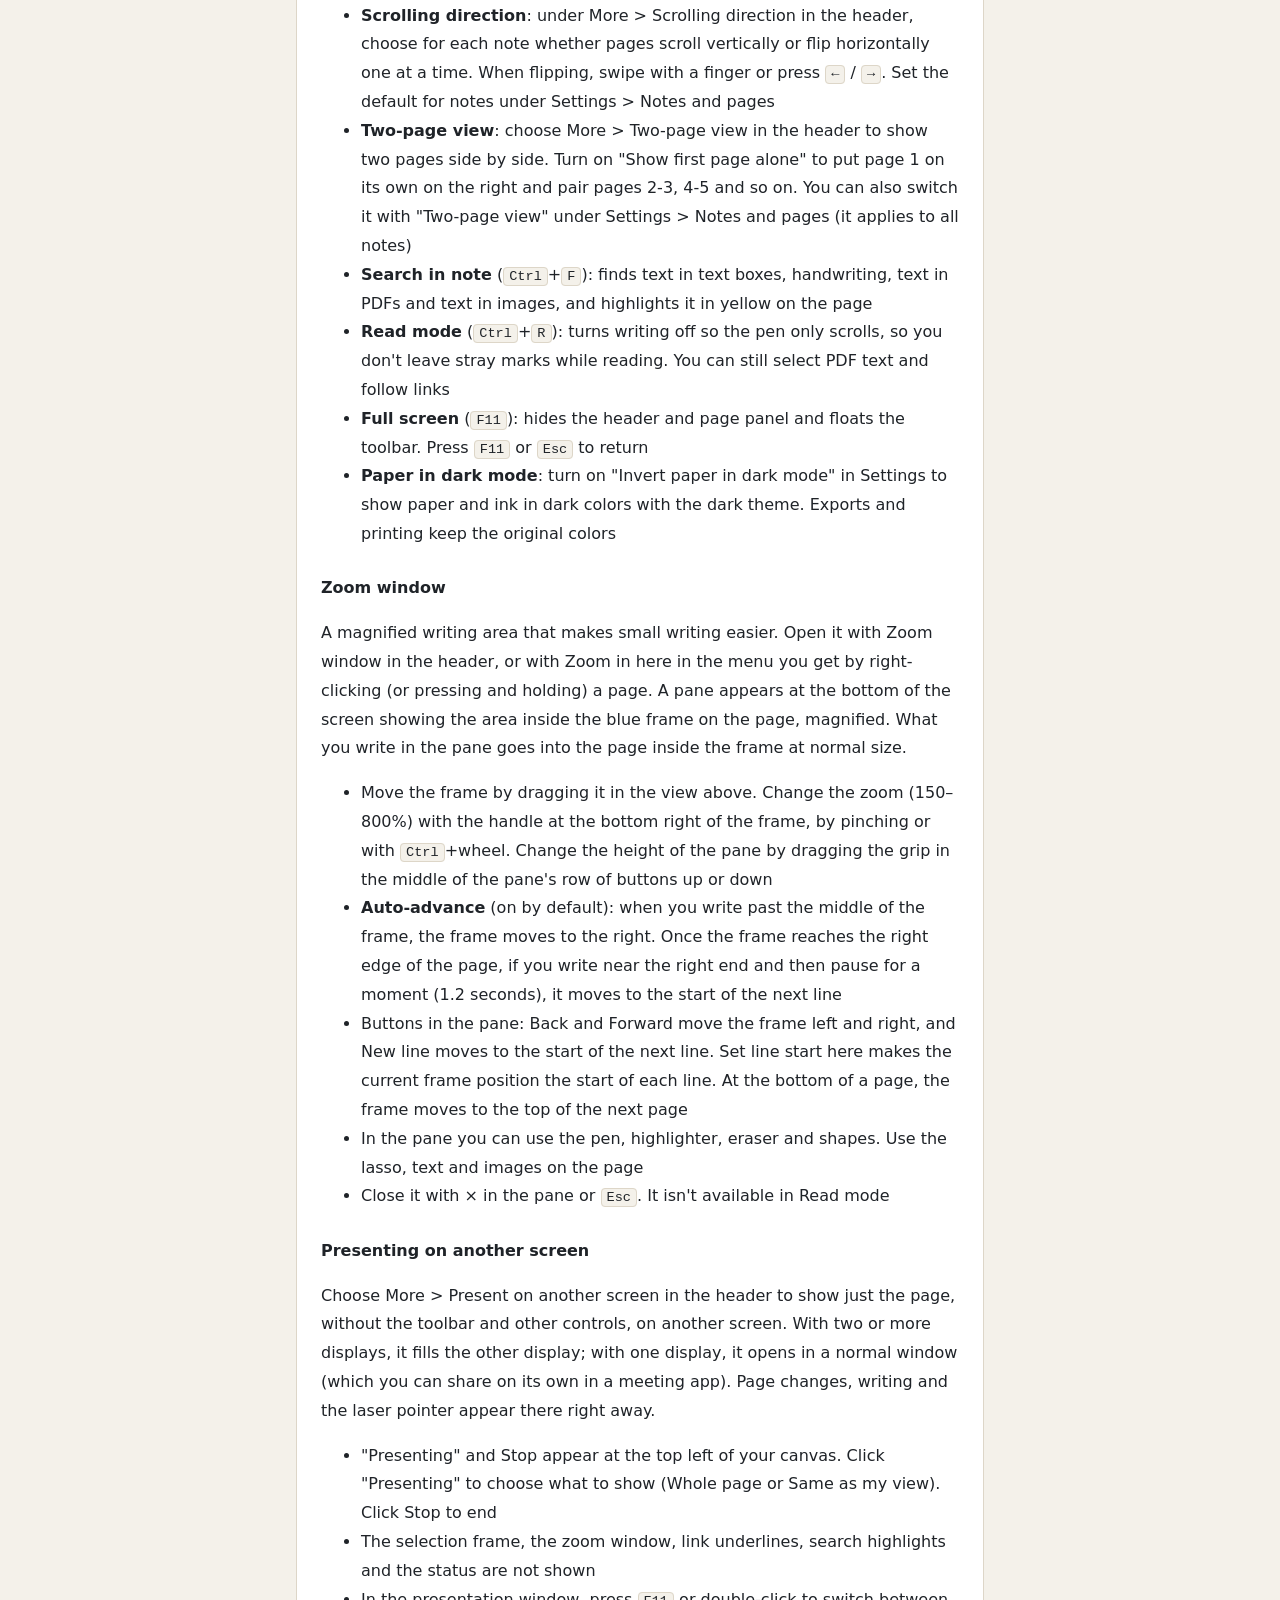
==== commit c1474562: "v1.2 のプライバシーポリシー・ヘルプ・トップページを反映（Q-364）" ====
--- a/help-en.html
+++ b/help-en.html
@@ -28,7 +28,7 @@
 <li><a href="#pages">Pages and viewing</a></li>
 <li><a href="#audio">Recording and playback</a></li>
 <li><a href="#library">Organizing notes and folders</a></li>
-<li><a href="#search">Search and handwriting recognition</a></li>
+<li><a href="#search">Search and text recognition</a></li>
 <li><a href="#pdf">Importing and exporting PDFs, images and Office documents</a></li>
 <li><a href="#backup">Backup and library location</a></li>
 <li><a href="#settings">Settings</a></li>
@@ -45,7 +45,7 @@
 <figcaption>Library</figcaption></figure>
 <ul>
 <li><strong>Sidebar</strong>: All notes, Favorites, Recent, Quick notes, Folders, Tags, Trash and Settings. In a narrow window it is hidden; open it with ≡ at the top left of the list</li>
-<li><strong>Search box</strong> (top): finds note and folder names, text in text boxes, handwriting and text in PDFs (see <a href="#search">Search and handwriting recognition</a>)</li>
+<li><strong>Search box</strong> (top): finds note and folder names, text in text boxes, handwriting, text in PDFs and text in images (see <a href="#search">Search and text recognition</a>)</li>
 <li><strong>New</strong> (top right): create a note, quick note or folder, or import a PDF, image or .jotteo file</li>
 <li>Above the list, choose the sort order (Name, Date created, Date modified, Manual) and switch between grid view and list view</li>
 </ul>
@@ -121,14 +121,22 @@
 <li><strong>Resize</strong>: drag a corner handle. The aspect ratio is kept (hold <kbd>Shift</kbd> to change it)</li>
 <li><strong>Rotate</strong>: drag the handle below the frame. It snaps every 15° (hold <kbd>Shift</kbd> to rotate freely)</li>
 <li><strong>Menu above the frame</strong>: Cut, Copy, Duplicate, Color, Fill (with closed shapes), Width (with strokes or shapes), Crop (with a single image), Delete and More</li>
-<li><strong>More</strong>: Play from here (see <a href="#audio">Recording and playback</a>), Convert to text and Copy as text (see <a href="#search">Search and handwriting recognition</a>), Convert to shapes, Bring to front, Bring forward, Send backward, Send to back, Lock and Unlock, Copy as image and Save as image, Add link, Open link, Edit link and Remove link (see <a href="#links">Links</a>), and Add to elements</li>
+<li><strong>More</strong>: Play from here (see <a href="#audio">Recording and playback</a>), Convert to text and Copy as text (see <a href="#search">Search and text recognition</a>), Convert to shapes, Tidy handwriting and Clean up diagram (see <a href="#ai">Tidy handwriting and Clean up diagram</a>), Bring to front, Bring forward, Send backward, Send to back, Lock and Unlock, Copy as image and Save as image, Add link, Open link, Edit link and Remove link (see <a href="#links">Links</a>), and Add to elements</li>
 </ul>
 <p>Convert to shapes turns each selected handwritten stroke into a line, circle, rectangle or other shape. Strokes that can't be recognized and highlighter strokes are left as they are. Undo brings the handwriting back.</p>
+<h3 id="ai">Tidy handwriting and Clean up diagram</h3>
+<p>Select handwriting with the lasso and use More. Both run only on this PC. The result first appears as a preview with your original strokes shown faintly; press Apply (<kbd>Enter</kbd>) in the bar at the bottom of the screen to replace them. Press Cancel (<kbd>Esc</kbd>) or tap outside the selection to leave everything as it was. After applying, a single Undo brings back the original handwriting.</p>
+<ul>
+<li><strong>Tidy handwriting</strong>: straightens lines of handwritten text and lines them up. The letters keep their shape; each word is only moved. Compare three styles in the bar: Straighten levels each line and aligns the bottoms of the words. Align also evens out word height, spacing, the left edge of lines and line spacing (indents, bullets and gaps between paragraphs are kept). Text gives the same result as Convert to text. Available when handwriting recognition is on and the language pack is installed</li>
+<li><strong>Clean up diagram</strong>: turns a handwritten flowchart or similar diagram into shapes, arrows and text boxes in one step. Boxes become rectangles, circles and other shapes lined up in rows and columns at matching sizes; arrows are attached to the boxes (see <a href="#connectors">Connectors</a>); and text inside a box becomes a text box centered in it. Clear "Turn text into text boxes" in the bar to keep the text handwritten. Strokes that can't be cleaned up (such as curved lines) stay as handwriting. You can select up to 500 strokes at a time</li>
+</ul>
+<p>Turn off AI features under Settings &gt; Text recognition to remove both commands from More.</p>
 <p><strong>Write with the pen while using the lasso</strong>: when this is turned on under Settings &gt; Pen and input, you can write outside the lasso selection with the pen without switching tools (using the Pen tool's current type, color and width). The selection stays, and you can still move it. Tap outside the selection with the pen to deselect. The mouse and fingers still draw a new lasso.</p>
 <p>What you copy can be pasted into other notes too (it is kept until you close the app). Copy as image copies the selected area as it looks on screen, so you can paste it into other apps. Save as image saves it as a PNG file.</p>
 <p>Lock shapes, text boxes and images so they can't be moved or deleted by accident. Locked items can still be selected. When only locked items are selected, the menu shows Unlock in place of Delete; otherwise choose Unlock under More.</p>
 <h3>Shapes <kbd>S</kbd></h3>
 <p>Turns what you draw into a line, arrow, circle, ellipse, triangle, rectangle, polygon or arc when you lift the pen. Lines that can't be recognized stay as handwriting. In the toolbar, choose the line color and width and the Fill (No fill, Same as line (translucent) or another color). With the Shapes tool, tap the outline of a shape to select it, then drag the vertex and end handles to change its form.</p>
+<p id="connectors"><strong>Connectors</strong>: when you finish a line, arrow or arc with an end near the outline of a shape such as a rectangle or circle, a text box or an image, the end attaches to that outline. When the line is selected, attached ends are shown as filled dots. Attached ends follow when you move, resize or rotate the shape they are attached to. You can also select the line and drag an end handle near an outline to attach it, or drop it away from the outline to detach it. Moving only the line detaches both ends (select it together with the shapes it connects to keep it attached).</p>
 <h3>Text <kbd>T</kbd></h3>
 <p>Click a page to add a text box and type with the keyboard (drag to set its width). With the Text tool, you can also press <kbd>Enter</kbd> to add a new box in the middle of the screen. Click outside or press <kbd>Esc</kbd> to finish. Move a text box with the lasso; click it with the Text tool to edit it again (or press <kbd>Enter</kbd> or <kbd>F2</kbd> when it is the only item selected).</p>
 <p>While editing, a format bar appears above the box.</p>
@@ -208,7 +216,7 @@
 <li><strong>Zoom</strong>: 25–800%. Click the zoom level at the bottom right for Fit width, Whole page or 100% (actual size)</li>
 <li><strong>Scrolling direction</strong>: under More &gt; Scrolling direction in the header, choose for each note whether pages scroll vertically or flip horizontally one at a time. When flipping, swipe with a finger or press <kbd>←</kbd> / <kbd>→</kbd>. Set the default for notes under Settings &gt; Notes and pages</li>
 <li><strong>Two-page view</strong>: choose More &gt; Two-page view in the header to show two pages side by side. Turn on "Show first page alone" to put page 1 on its own on the right and pair pages 2-3, 4-5 and so on. You can also switch it with "Two-page view" under Settings &gt; Notes and pages (it applies to all notes)</li>
-<li><strong>Search in note</strong> (<kbd>Ctrl</kbd>+<kbd>F</kbd>): finds text in text boxes, handwriting and text in PDFs, and highlights it in yellow on the page</li>
+<li><strong>Search in note</strong> (<kbd>Ctrl</kbd>+<kbd>F</kbd>): finds text in text boxes, handwriting, text in PDFs and text in images, and highlights it in yellow on the page</li>
 <li><strong>Read mode</strong> (<kbd>Ctrl</kbd>+<kbd>R</kbd>): turns writing off so the pen only scrolls, so you don't leave stray marks while reading. You can still select PDF text and follow links</li>
 <li><strong>Full screen</strong> (<kbd>F11</kbd>): hides the header and page panel and floats the toolbar. Press <kbd>F11</kbd> or <kbd>Esc</kbd> to return</li>
 <li><strong>Paper in dark mode</strong>: turn on "Invert paper in dark mode" in Settings to show paper and ink in dark colors with the dark theme. Exports and printing keep the original colors</li>
@@ -320,12 +328,12 @@
 </section>
 
 <section id="search">
-<h2>Search and handwriting recognition</h2>
+<h2>Search and text recognition</h2>
 <h3>Search the library</h3>
-<p>The search box at the top of the library (<kbd>Ctrl</kbd>+<kbd>Shift</kbd>+<kbd>F</kbd>) finds note and folder names, text in text boxes, handwriting and text in PDFs. Click a match in a page to open that page with the match highlighted in yellow. Text inside locked notes isn't found until you unlock them (see <a href="#lock">Lock notes</a>).</p>
+<p>The search box at the top of the library (<kbd>Ctrl</kbd>+<kbd>Shift</kbd>+<kbd>F</kbd>) finds note and folder names, text in text boxes, handwriting, text in PDFs and text in images. Click a match in a page to open that page with the match highlighted in yellow. Text inside locked notes isn't found until you unlock them (see <a href="#lock">Lock notes</a>).</p>
 <p>Use the buttons above the results to narrow them down.</p>
 <ul>
-<li><strong>Type</strong>: All, Handwriting, PDF or Text</li>
+<li><strong>Type</strong>: All, Handwriting, PDF, Text or Image (text in scanned PDF pages counts as PDF)</li>
 <li><strong>Folder</strong>: only a folder you choose (including the folders inside it) or Quick notes</li>
 <li><strong>Tags</strong>: only notes that have all the tags you choose</li>
 <li><strong>Modified</strong>: Today, Yesterday, This week, Last week, This month, Last month, This year or Last year</li>
@@ -333,9 +341,17 @@
 <h3>Handwriting recognition</h3>
 <p>Jotteo reads your handwriting in the background so you can search it. It uses Windows handwriting recognition and runs only on this PC. The contents of your notes are never sent anywhere.</p>
 <ul>
-<li>Under Settings &gt; Search and handwriting recognition, turn recognition on or off, choose the recognition language (Japanese, English or Japanese + English) and check the progress</li>
+<li>Under Settings &gt; Text recognition, turn recognition on or off, choose the recognition language (Japanese, English or Japanese + English) and check the progress</li>
 <li>Recognition needs the Windows handwriting language pack for that language. If Settings says it is missing, add it from Open language settings</li>
 <li>The recognized text isn't shown on screen. Messy or misread words may not be found</li>
+</ul>
+<h3 id="image-text">Text in images</h3>
+<p>Jotteo also reads text in images you place on pages (photos, screenshots and so on), in pages made from imported images, and in scanned PDF pages (PDF pages without text) in the background so you can search it. It uses Windows optical character recognition (OCR) and runs only on this PC.</p>
+<ul>
+<li>The language follows the handwriting recognition language setting. Windows needs Optical character recognition for that language. If Settings &gt; Text recognition says it is missing, add it in Windows Settings &gt; Time &amp; language &gt; Language &amp; region, under that language's options</li>
+<li>When AI features is turned off under Settings &gt; Text recognition, no new images are read. Text already read is still used for search and PDF export</li>
+<li>The recognized text isn't shown on screen. It is included in exported notes (.jotteo), backups (.jotteolib) and exported PDFs (see <a href="#pdf">Export and print</a>)</li>
+<li>Very small images (shorter side under 32 pixels) aren't read</li>
 </ul>
 <h3>Turn handwriting into text</h3>
 <p>Select handwriting with the lasso and use More.</p>
@@ -372,7 +388,7 @@
 </ul>
 <h3>Export and print</h3>
 <p>On the note screen, click Export in the header or press <kbd>Ctrl</kbd>+<kbd>E</kbd> to export a PDF or images.</p>
-<figure><img src="images/help/en-export-pdf.webp" width="792" height="732" alt="The Export dialog: a preview on the left, and format, range, paper, cover, outline, searchable handwriting and handwriting options on the right" loading="lazy">
+<figure><img src="images/help/en-export-pdf.webp" width="792" height="732" alt="The Export dialog: a preview on the left, and format, range, paper, cover, outline, searchable handwriting and image text, and handwriting options on the right" loading="lazy">
 <figcaption>Export</figcaption></figure>
 <ul>
 <li><strong>Format</strong>: PDF, PNG or JPEG. For images, choose the resolution (96, 150 or 300 dpi); two or more pages are saved as one file per page</li>
@@ -380,7 +396,7 @@
 <li><strong>Include paper lines and background</strong>: when off, only what you wrote is exported on white pages</li>
 <li><strong>Include the cover</strong> (PDF): adds the cover as the first page</li>
 <li><strong>Export the outline as PDF bookmarks</strong> (PDF): turns the note's outline into PDF bookmarks</li>
-<li><strong>Make handwriting searchable</strong> (PDF; on by default): adds the handwriting recognition results as invisible text at the position of your handwriting, so other apps can search, select and copy it. When you give the PDF to someone, the invisible text goes with it</li>
+<li><strong>Make handwriting and text in images searchable</strong> (PDF; on by default): adds the text recognized from your handwriting and images as invisible text at their position, so other apps can search, select and copy it. When you give the PDF to someone, the invisible text goes with it</li>
 <li><strong>Split vertically extending pages into sheets</strong> (when the note has pages that extend downward): when off, each page is exported as one long page</li>
 <li><strong>Your writing</strong> (PDF; when the note has PDF pages): Flatten into the pages or Keep as PDF annotations. With Keep as PDF annotations, pen, highlighter and shape strokes and images are exported as PDF annotations, so you can select, move and delete them in other PDF apps (text boxes are still flattened)</li>
 <li><strong>Handwriting</strong> (PDF): Vector (sharp at any zoom) or Image (looks the same in older viewers). Pencil strokes are exported as images either way</li>
@@ -421,7 +437,7 @@
 <li><strong>Restore as a new note</strong>: creates a separate note named "Note name (version from date)" in the same place</li>
 <li>Versions are stored on your PC together with the note. They are not included in .jotteo files or backups (.jotteolib)</li>
 </ul>
-<p>If you delete something from a note, the earlier content remains in past versions for a while. To remove it right away, duplicate the note, open the duplicate once, then delete the original and permanently delete it from the Trash (a duplicated note starts without version history, and opening it removes photos, recordings and other files it no longer uses; the duplicate isn't locked, so lock it again if needed).</p>
+<p>If you delete something from a note, the earlier content remains in past versions for a while. To remove it right away, duplicate the note, then delete the original and permanently delete it from the Trash (a duplicated note starts without version history and copies only the photos, recordings and other files its current content uses; the duplicate isn't locked, so lock it again if needed).</p>
 <h3>Change the library location</h3>
 <p>Under Settings &gt; General, click Change… next to Library location and choose a folder (an external drive, for example) to move your library there. Notes in a folder outside the app are kept even if you uninstall Jotteo. After reinstalling, choose the same folder to switch to that library. Use default location… moves the library back.</p>
 <p>Synced folders such as OneDrive and network folders aren't recommended, because data can be damaged while syncing. To keep a copy in the cloud, use automatic backup. You can change the location only while no note tabs are open in any window.</p>
@@ -435,7 +451,7 @@
 <li><strong>Pen and input</strong>: Only write with a pen, Write with the mouse, Pressure sensitivity, Vary width and darkness with pressure, Stroke stabilization, Pen side button, Pen eraser end, Pen double-tap, Pen top button, Pen haptic feedback, Two-finger tap to undo, Low-latency inking, Draw and hold to make shapes, Hold the highlighter to straighten, Snap highlighter to PDF text, Scribble to erase, Toolbar position, Left-handed mode, Lasso selects and Write with the pen while using the lasso</li>
 <li><strong>Notes and pages</strong>: Scrolling direction, Two-page view, Add pages automatically, New note defaults, Invert paper in dark mode, Insert images at original resolution, Show status bar, and Note lock (password and Unlock with Windows Hello)</li>
 <li><strong>Recording</strong>: Microphone for recording</li>
-<li><strong>Search and handwriting recognition</strong>: Handwriting recognition on or off, Recognition language, Recognition status and Recognize again</li>
+<li><strong>Text recognition</strong>: Handwriting recognition on or off, Recognition language, AI features on or off (reading text in images, and Tidy handwriting and Clean up diagram in the lasso menu), Recognition status (handwriting and images) and Recognize again</li>
 <li><strong>Backup</strong>: Automatic backup (folder, frequency and backups to keep), Include settings in backups, and backing up and restoring the library</li>
 <li><strong>Keyboard shortcuts</strong>: keys that work from other apps (quick note), the list of shortcuts, and changing them (see <a href="#shortcuts">Keyboard shortcuts</a>)</li>
 <li><strong>About</strong>: version, open source licenses, privacy policy, the Getting started guide (shows the first-launch guide again), help, support and logs</li>
@@ -529,9 +545,11 @@
 <p><strong>Do I need an account or an internet connection?</strong><br>
 No. Jotteo needs neither.</p>
 <p><strong>Can I search my handwriting?</strong><br>
-Yes. Jotteo reads your handwriting in the background, and both library search and Search in note find it. If a word isn't found, check under Settings &gt; Search and handwriting recognition that recognition is on and that no language pack is reported missing. Right after writing, or when you have many notes, recognition may take a little while to catch up.</p>
-<p><strong>Is my handwriting sent anywhere to be recognized?</strong><br>
-No. Recognition uses Windows handwriting recognition and runs only on this PC.</p>
+Yes. Jotteo reads your handwriting in the background, and both library search and Search in note find it. If a word isn't found, check under Settings &gt; Text recognition that recognition is on and that no language pack is reported missing. Right after writing, or when you have many notes, recognition may take a little while to catch up.</p>
+<p><strong>Can I search text in photos and images?</strong><br>
+Yes. Jotteo reads text in images on your pages and in scanned PDFs in the background, so search finds it. If a word isn't found, check under Settings &gt; Text recognition that AI features is on and that no OCR language is reported missing (see <a href="#image-text">Text in images</a>).</p>
+<p><strong>Is my note sent anywhere for handwriting recognition or AI features?</strong><br>
+No. Handwriting recognition, reading text in images, Tidy handwriting and Clean up diagram all run only on this PC.</p>
 <p><strong>My finger leaves marks on the page.</strong><br>
 Turn on "Only write with a pen" under Settings &gt; Pen and input. Fingers will then only scroll and zoom.</p>
 <p><strong>Ink lags behind the pen.</strong><br>
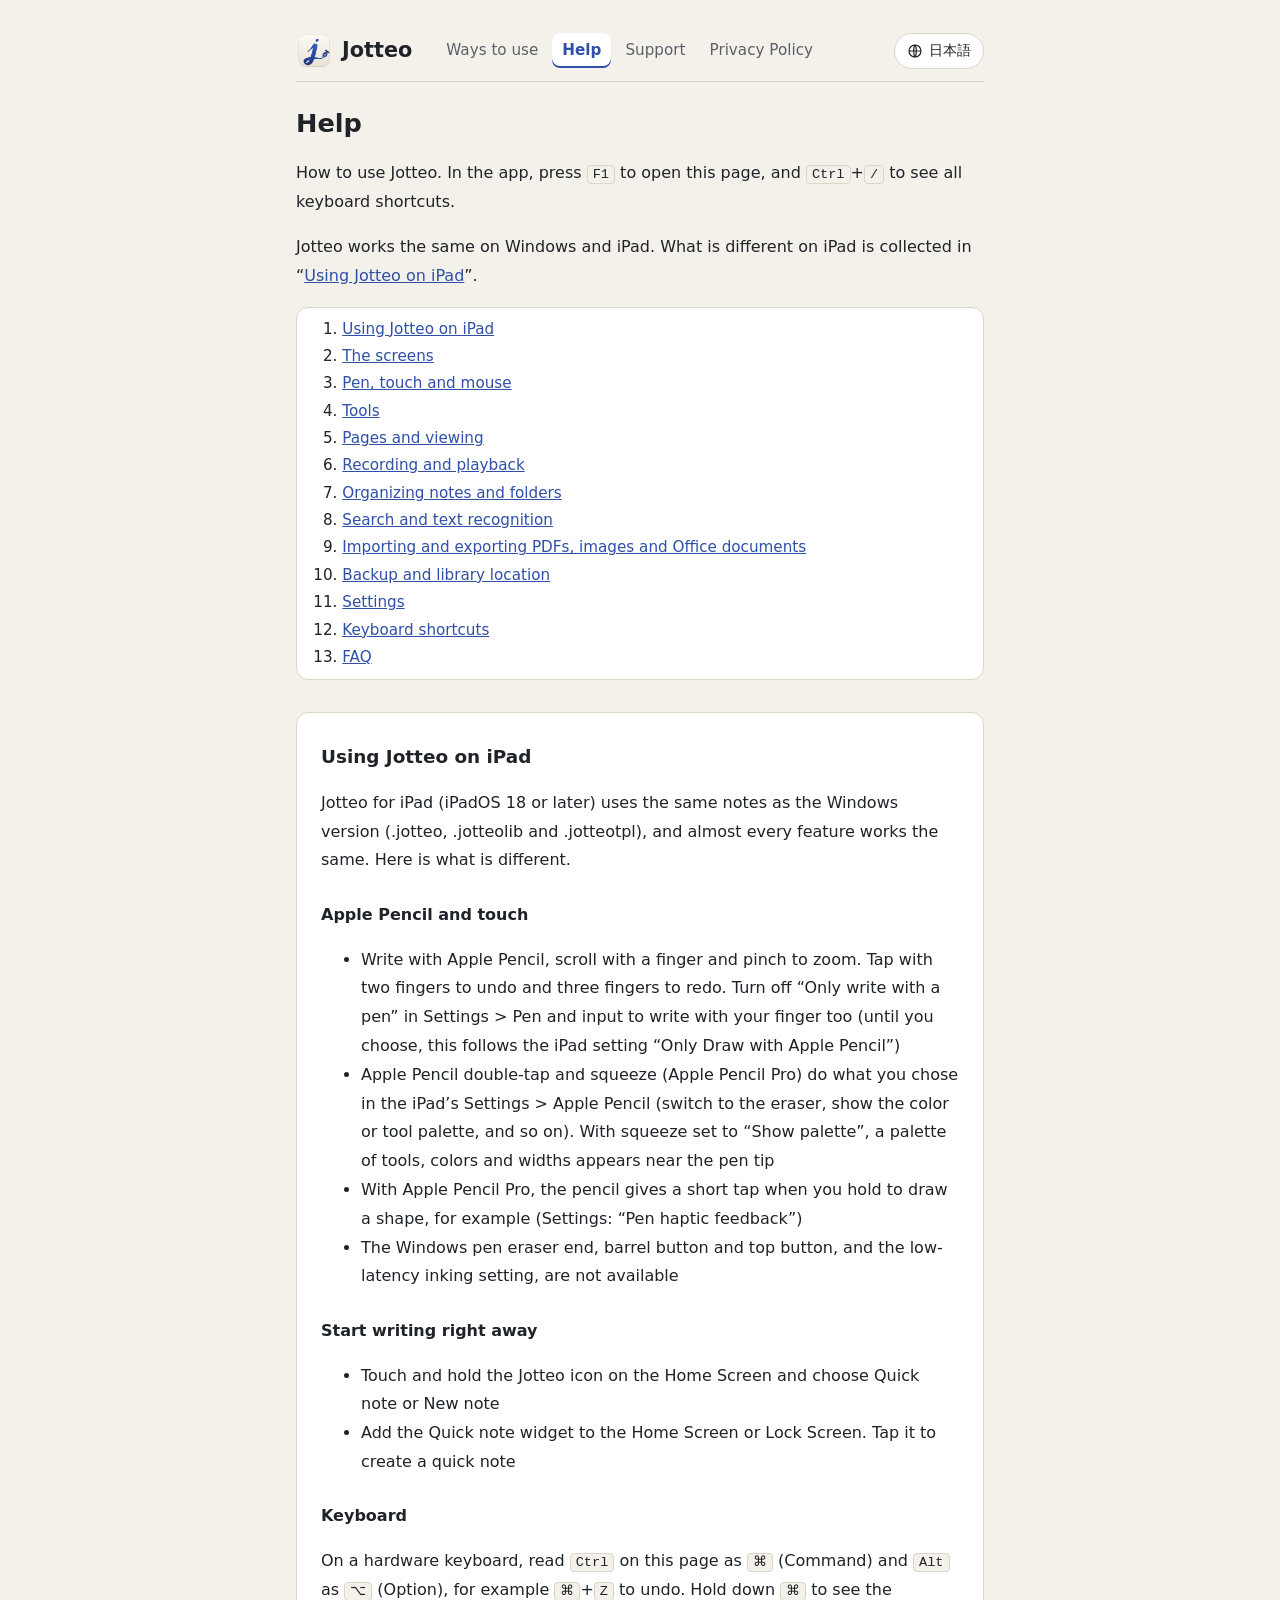
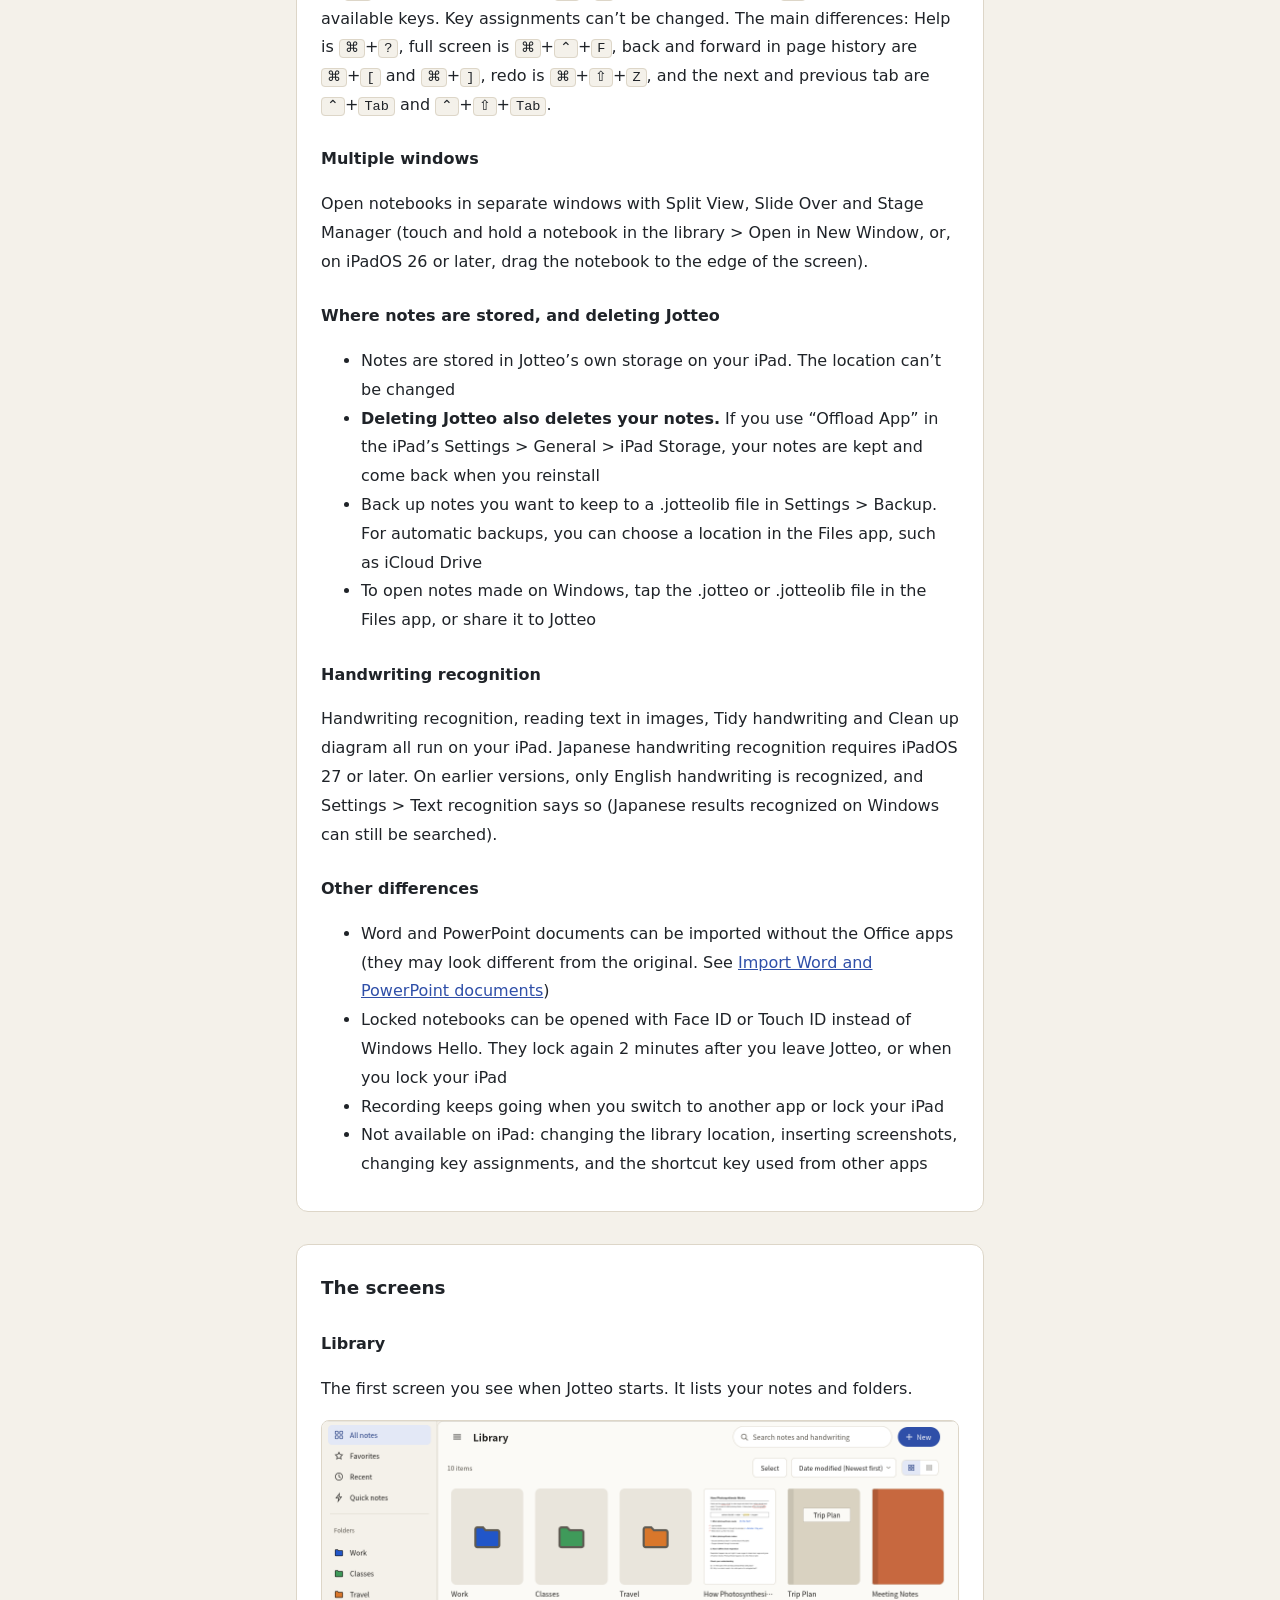
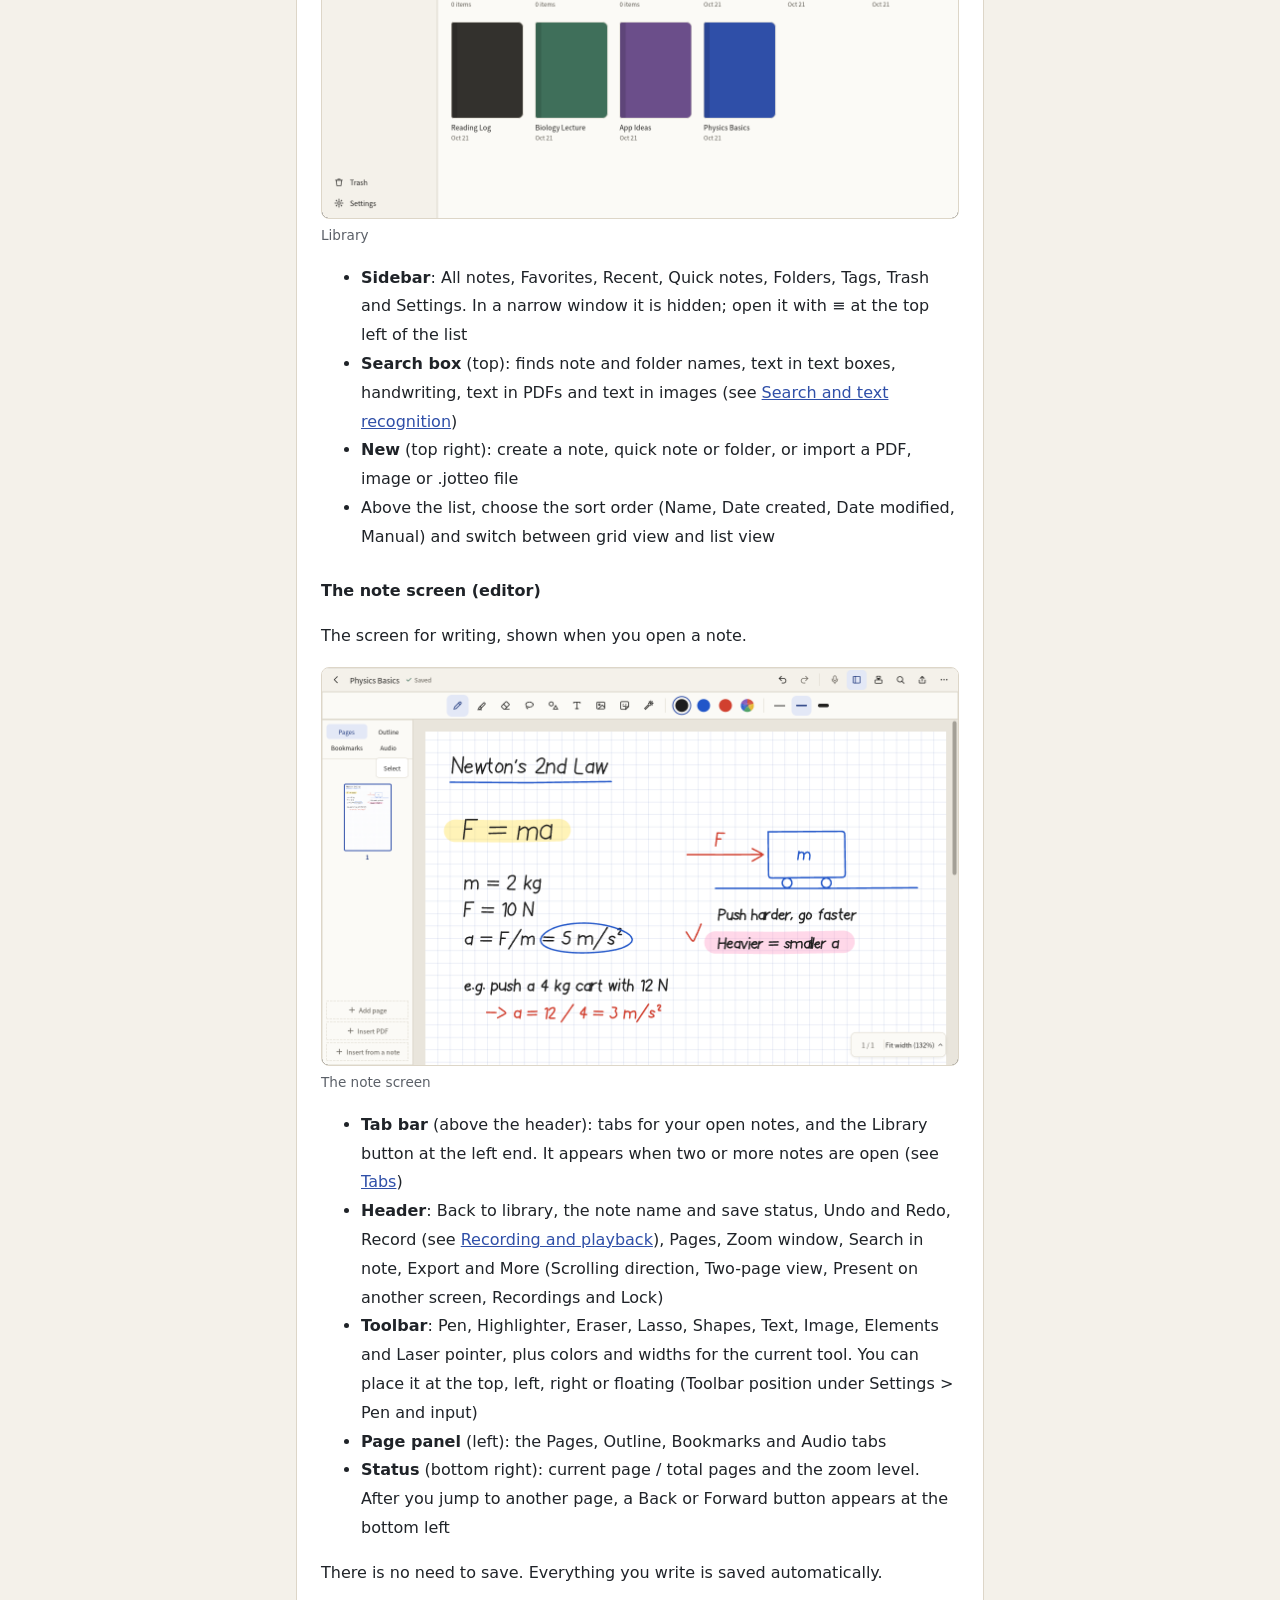
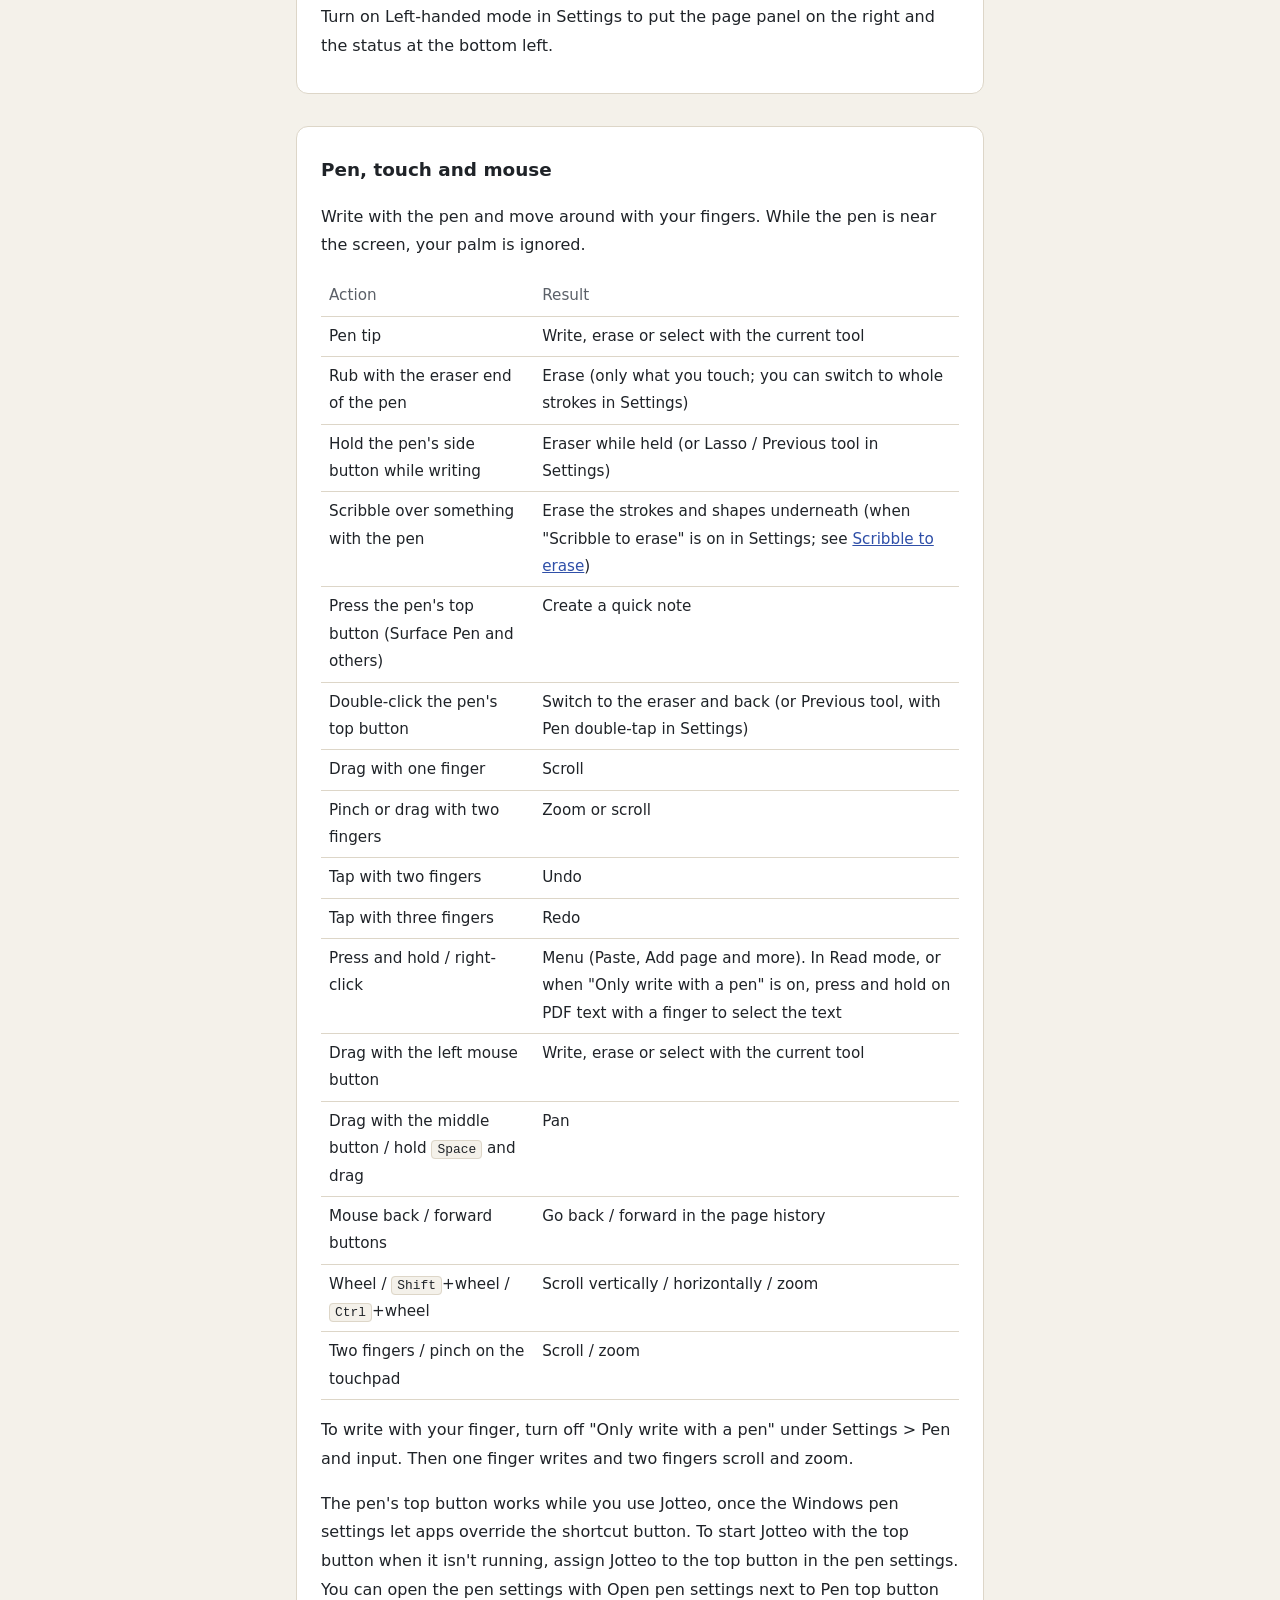
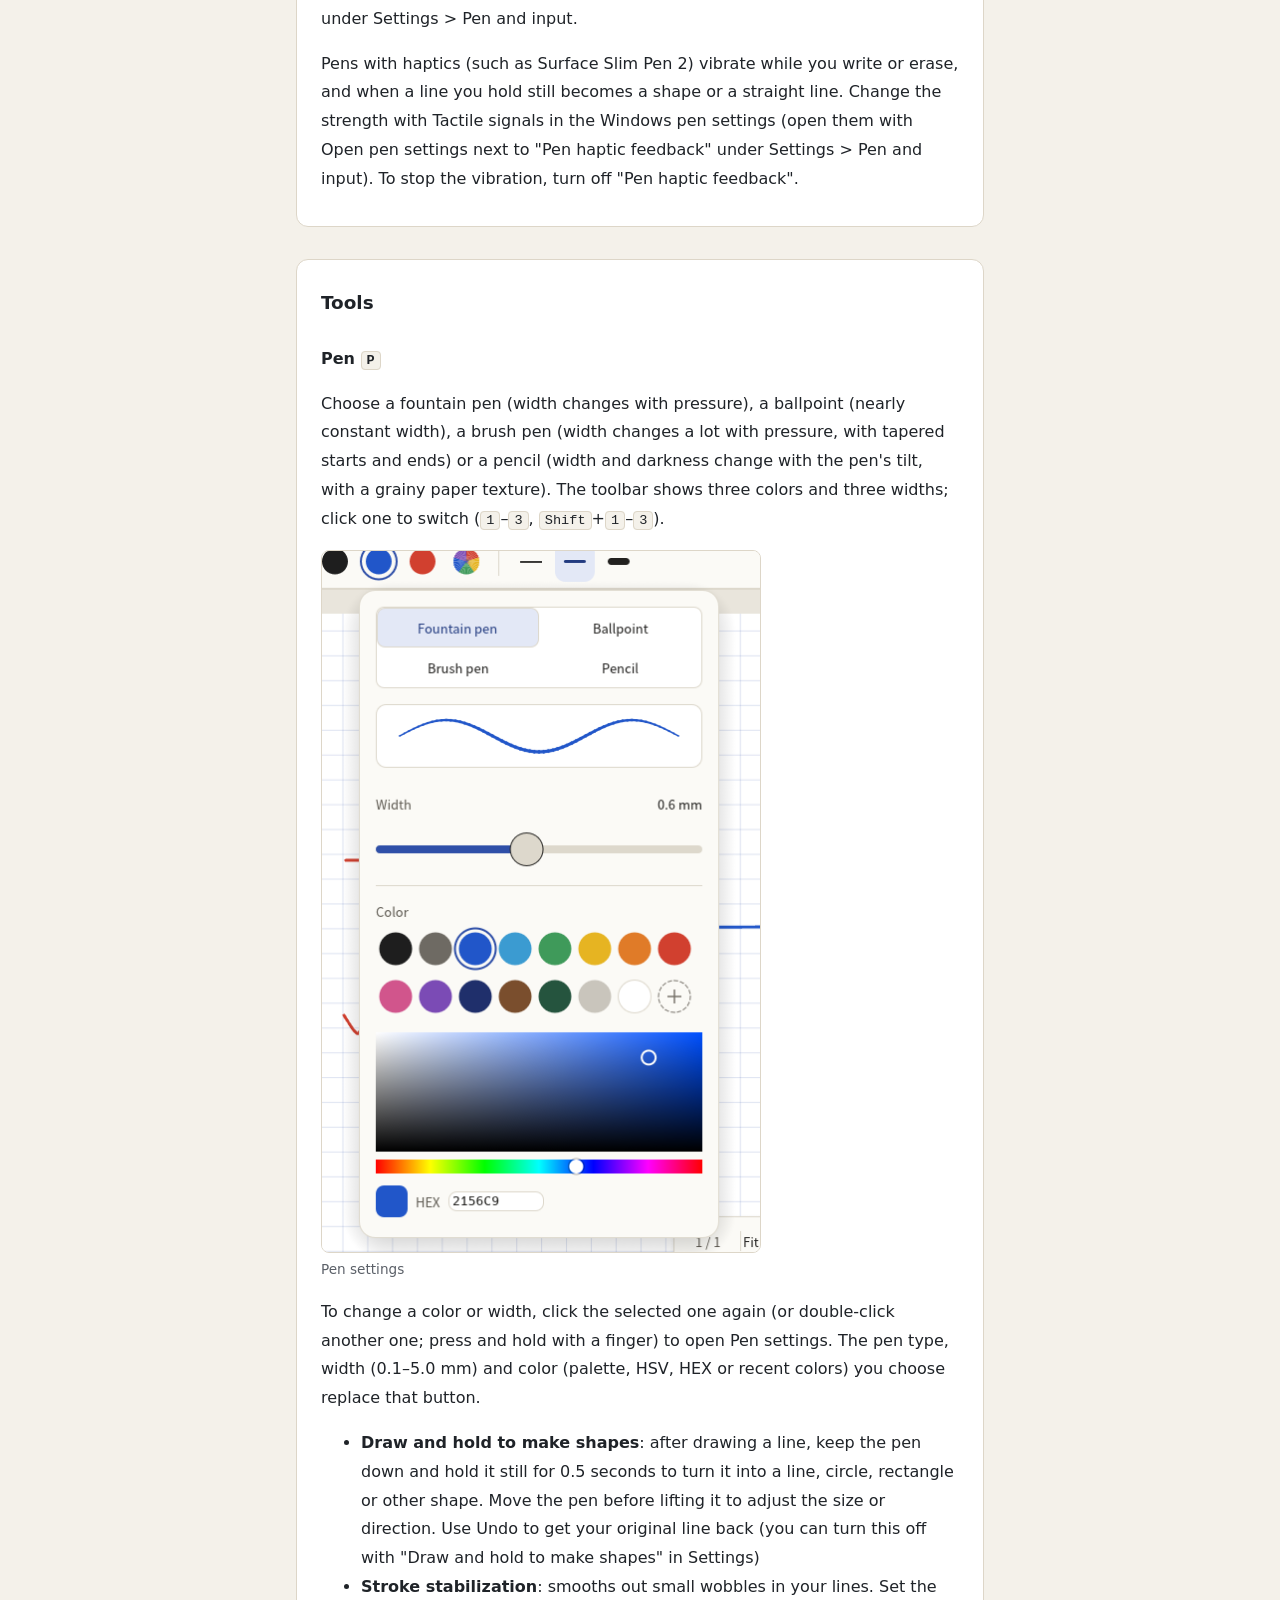
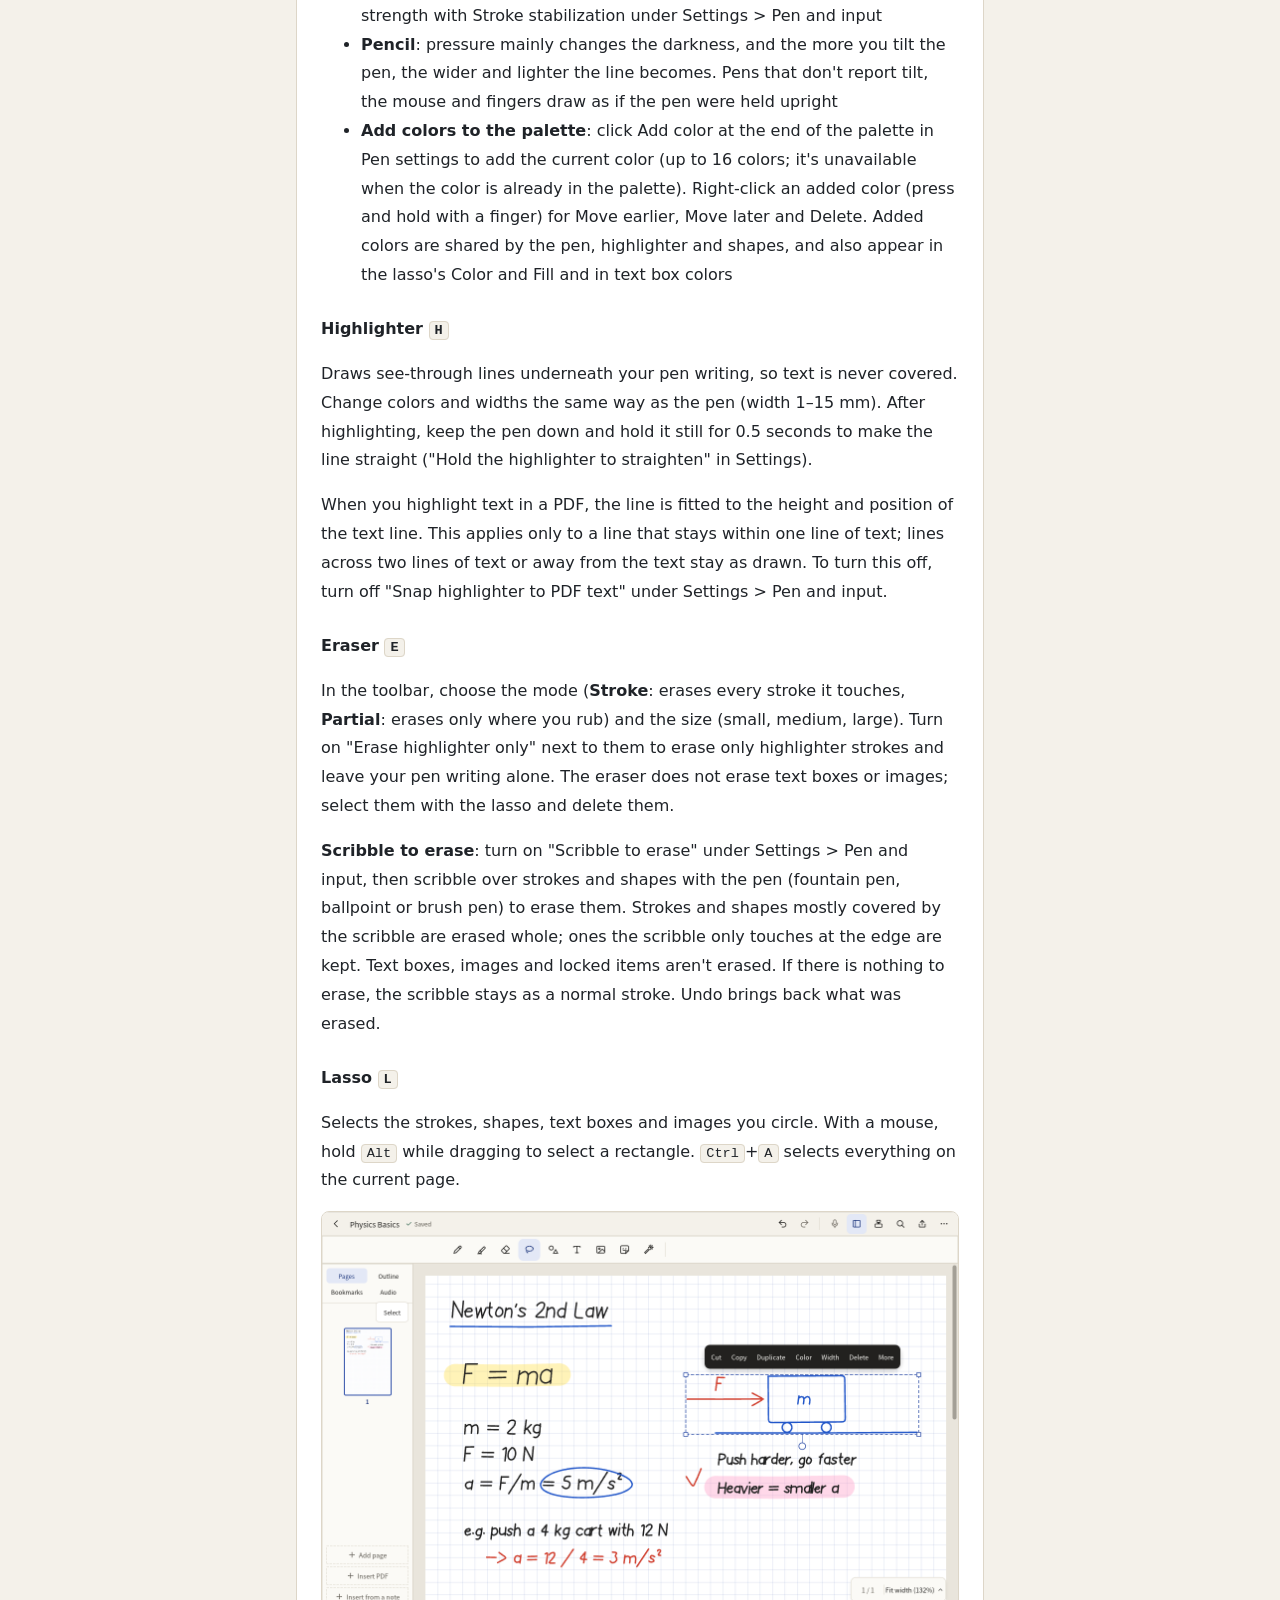
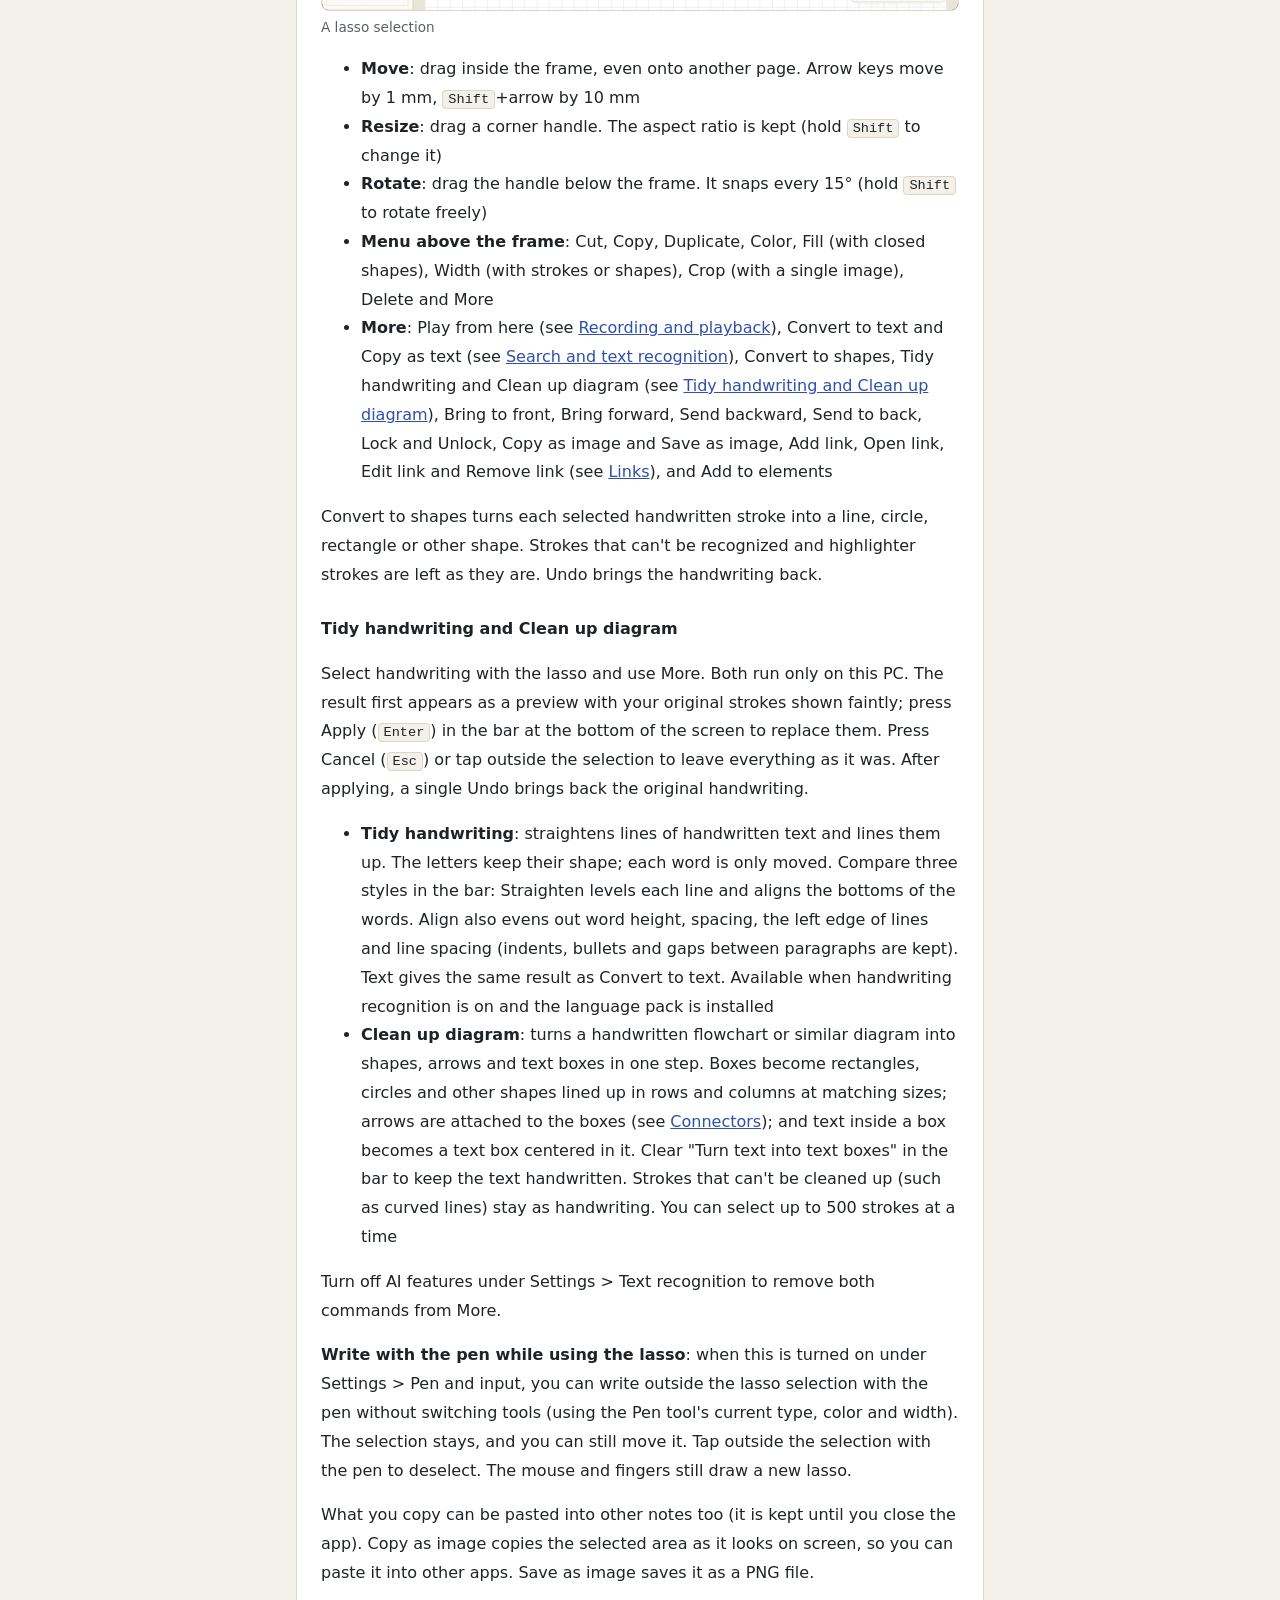
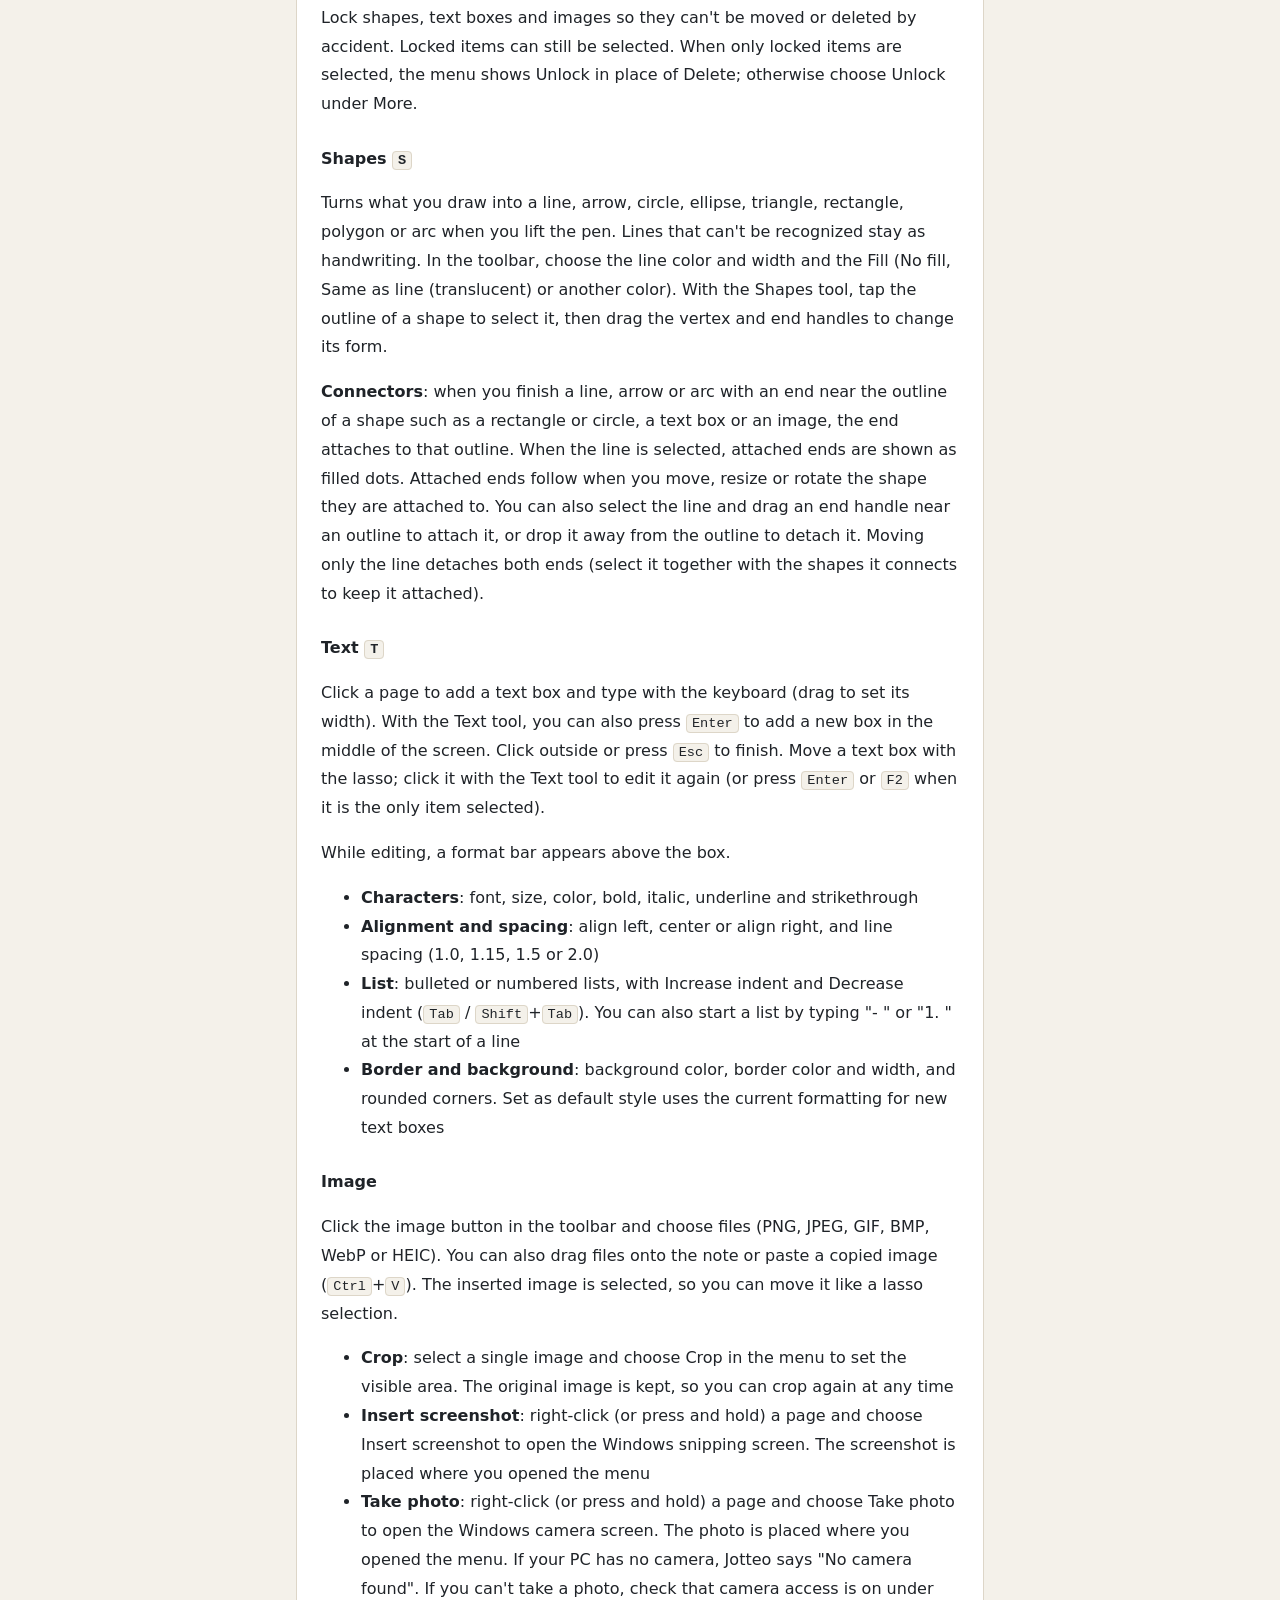
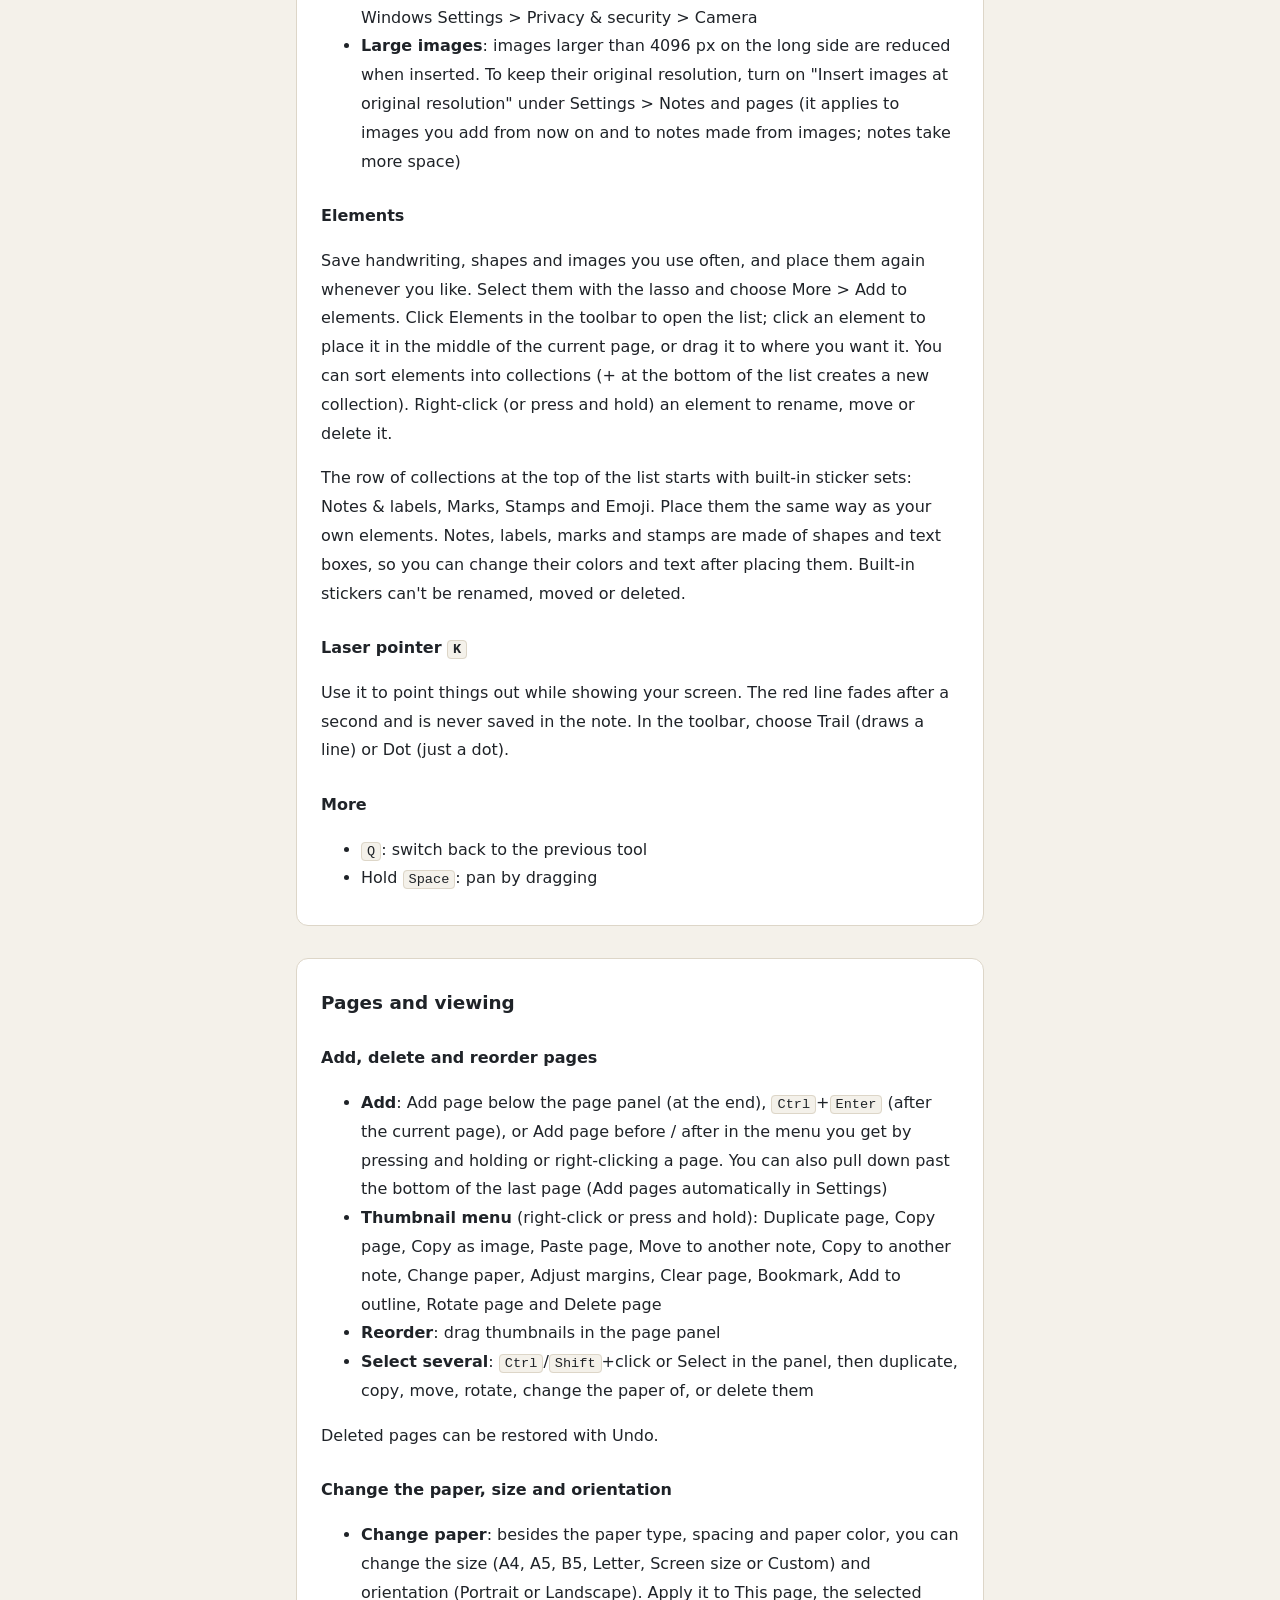
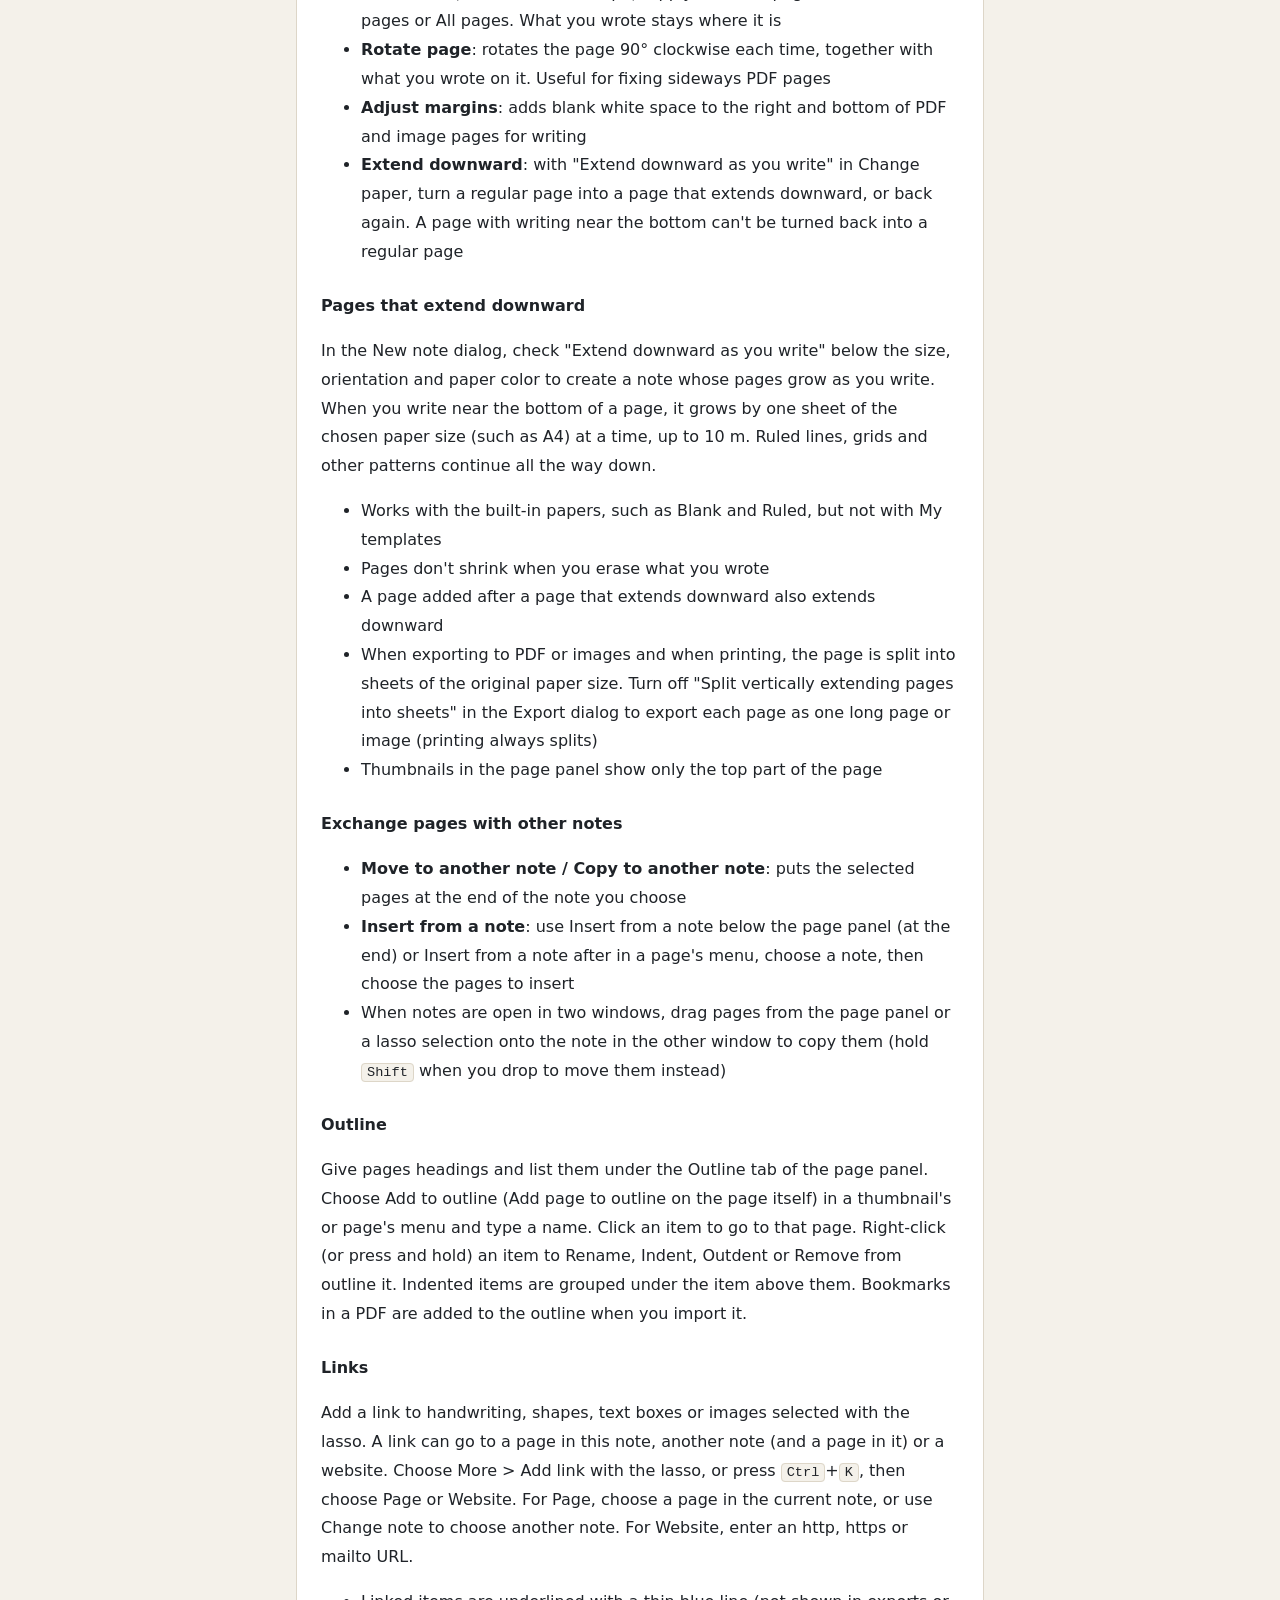
==== commit bb468fae: "iPad 版（App Store）の記述を足す（ヘルプ・プライバシーポリシー・入口）" ====
--- a/help-en.html
+++ b/help-en.html
@@ -4,7 +4,7 @@
 <meta charset="utf-8">
 <meta name="viewport" content="width=device-width, initial-scale=1">
 <title>Jotteo Help</title>
-<link rel="stylesheet" href="style.css?v=951e5ebb">
+<link rel="stylesheet" href="style.css?v=ff09af2d">
 <link rel="icon" href="icon.png">
 <link rel="alternate" hreflang="ja" href="help.html">
 <script src="lang.js?v=e5487996"></script>
@@ -19,9 +19,11 @@
 
 <h1>Help</h1>
 <p>How to use Jotteo. In the app, press <kbd>F1</kbd> to open this page, and <kbd>Ctrl</kbd>+<kbd>/</kbd> to see all keyboard shortcuts.</p>
+<p>Jotteo works the same on Windows and iPad. What is different on iPad is collected in “<a href="#ipad">Using Jotteo on iPad</a>”.</p>
 
 <nav class="toc" aria-label="Contents">
 <ol>
+<li><a href="#ipad">Using Jotteo on iPad</a></li>
 <li><a href="#screens">The screens</a></li>
 <li><a href="#input">Pen, touch and mouse</a></li>
 <li><a href="#tools">Tools</a></li>
@@ -36,6 +38,43 @@
 <li><a href="#faq">FAQ</a></li>
 </ol>
 </nav>
+
+<section id="ipad">
+<h2>Using Jotteo on iPad</h2>
+<p>Jotteo for iPad (iPadOS 18 or later) uses the same notes as the Windows version (.jotteo, .jotteolib and .jotteotpl), and almost every feature works the same. Here is what is different.</p>
+<h3>Apple Pencil and touch</h3>
+<ul>
+<li>Write with Apple Pencil, scroll with a finger and pinch to zoom. Tap with two fingers to undo and three fingers to redo. Turn off “Only write with a pen” in Settings &gt; Pen and input to write with your finger too (until you choose, this follows the iPad setting “Only Draw with Apple Pencil”)</li>
+<li>Apple Pencil double-tap and squeeze (Apple Pencil Pro) do what you chose in the iPad’s Settings &gt; Apple Pencil (switch to the eraser, show the color or tool palette, and so on). With squeeze set to “Show palette”, a palette of tools, colors and widths appears near the pen tip</li>
+<li>With Apple Pencil Pro, the pencil gives a short tap when you hold to draw a shape, for example (Settings: “Pen haptic feedback”)</li>
+<li>The Windows pen eraser end, barrel button and top button, and the low-latency inking setting, are not available</li>
+</ul>
+<h3>Start writing right away</h3>
+<ul>
+<li>Touch and hold the Jotteo icon on the Home Screen and choose Quick note or New note</li>
+<li>Add the Quick note widget to the Home Screen or Lock Screen. Tap it to create a quick note</li>
+</ul>
+<h3>Keyboard</h3>
+<p>On a hardware keyboard, read <kbd>Ctrl</kbd> on this page as <kbd>⌘</kbd> (Command) and <kbd>Alt</kbd> as <kbd>⌥</kbd> (Option), for example <kbd>⌘</kbd>+<kbd>Z</kbd> to undo. Hold down <kbd>⌘</kbd> to see the available keys. Key assignments can’t be changed. The main differences: Help is <kbd>⌘</kbd>+<kbd>?</kbd>, full screen is <kbd>⌘</kbd>+<kbd>⌃</kbd>+<kbd>F</kbd>, back and forward in page history are <kbd>⌘</kbd>+<kbd>[</kbd> and <kbd>⌘</kbd>+<kbd>]</kbd>, redo is <kbd>⌘</kbd>+<kbd>⇧</kbd>+<kbd>Z</kbd>, and the next and previous tab are <kbd>⌃</kbd>+<kbd>Tab</kbd> and <kbd>⌃</kbd>+<kbd>⇧</kbd>+<kbd>Tab</kbd>.</p>
+<h3>Multiple windows</h3>
+<p>Open notebooks in separate windows with Split View, Slide Over and Stage Manager (touch and hold a notebook in the library &gt; Open in New Window, or, on iPadOS 26 or later, drag the notebook to the edge of the screen).</p>
+<h3>Where notes are stored, and deleting Jotteo</h3>
+<ul>
+<li>Notes are stored in Jotteo’s own storage on your iPad. The location can’t be changed</li>
+<li><strong>Deleting Jotteo also deletes your notes.</strong> If you use “Offload App” in the iPad’s Settings &gt; General &gt; iPad Storage, your notes are kept and come back when you reinstall</li>
+<li>Back up notes you want to keep to a .jotteolib file in Settings &gt; Backup. For automatic backups, you can choose a location in the Files app, such as iCloud Drive</li>
+<li>To open notes made on Windows, tap the .jotteo or .jotteolib file in the Files app, or share it to Jotteo</li>
+</ul>
+<h3>Handwriting recognition</h3>
+<p>Handwriting recognition, reading text in images, Tidy handwriting and Clean up diagram all run on your iPad. Japanese handwriting recognition requires iPadOS 27 or later. On earlier versions, only English handwriting is recognized, and Settings &gt; Text recognition says so (Japanese results recognized on Windows can still be searched).</p>
+<h3>Other differences</h3>
+<ul>
+<li>Word and PowerPoint documents can be imported without the Office apps (they may look different from the original. See <a href="#office">Import Word and PowerPoint documents</a>)</li>
+<li>Locked notebooks can be opened with Face ID or Touch ID instead of Windows Hello. They lock again 2 minutes after you leave Jotteo, or when you lock your iPad</li>
+<li>Recording keeps going when you switch to another app or lock your iPad</li>
+<li>Not available on iPad: changing the library location, inserting screenshots, changing key assignments, and the shortcut key used from other apps</li>
+</ul>
+</section>
 
 <section id="screens">
 <h2>The screens</h2>
@@ -369,6 +408,8 @@
 <li>When you pick a single PDF, you can choose which pages to import (e.g. 1-3, 5)</li>
 <li>For a password-protected PDF, Jotteo asks for the password when importing. After that, the note opens without a password</li>
 <li>Bookmarks in the PDF are added to the note's outline</li>
+<li>Handwritten annotations in a PDF (pen and highlighter strokes written in other apps) are imported as strokes you can edit. Opaque strokes become ballpoint pen and translucent ones become highlighter, keeping their color and width, with no pressure (an even width). Other annotations (highlights, shapes, text and so on) are shown as part of the page background. In documents converted from Word or PowerPoint and in template PDFs, handwritten annotations also stay in the background</li>
+<li>If you re-import a PDF exported from Jotteo with Keep as PDF annotations, pen, highlighter and shape strokes become editable strokes again (width changes from pressure are lost and strokes get an even width; the invisible text that makes handwriting searchable stays in the background). In PDFs exported with Jotteo for Windows v1.2 or earlier and some PDFs from other apps, strokes all get a width of 0.35 mm</li>
 <li>You can also send PDFs and images to Jotteo from other apps with Windows Share; they are imported as new notes</li>
 </ul>
 <h3 id="office">Import Word and PowerPoint documents</h3>
@@ -378,6 +419,12 @@
 <li>The note contains the converted PDF, not the original document</li>
 <li>You can also choose Word and PowerPoint documents with Insert PDF in a note</li>
 <li>Without Word or PowerPoint, Jotteo says, for example, "Couldn't import because Word isn't installed" and doesn't import the file. Excel and other Office documents can't be imported</li>
+</ul>
+<p>On iPad, you don't need the Office apps: Jotteo converts the document to PDF with iPad's built-in viewer and then imports it (the conversion runs on your iPad, and pictures or scripts that the document loads from elsewhere aren't loaded). Because of this, the result can look different from the document opened in Word or PowerPoint on a PC.</p>
+<ul>
+<li>Page breaks, fonts and the position of pictures can differ from the original document</li>
+<li>Word headings don't become the note's outline</li>
+<li>Documents that iPad's viewer can't open (some macro-enabled documents and templates, for example), password-protected documents and damaged documents show "Couldn't import"</li>
 </ul>
 <h3>Add PDF pages to a note</h3>
 <p>Use Insert PDF below the page panel (at the end), Insert PDF after in a page's menu, or drag a PDF onto the note. To put a blank page in between, just add a page.</p>
--- a/style.css
+++ b/style.css
@@ -64,9 +64,12 @@
 .eyebrow { margin: 0; color: var(--ink); font-weight: 700; font-size: 0.95rem; }
 .hero h1 { font-size: 2.1rem; line-height: 1.35; margin: 8px 0 12px; }
 .lead { font-size: 1.1rem; max-width: 40em; }
+.maker { color: var(--muted); max-width: 40em; margin-top: -4px; }
 .store { margin: 20px 0 28px; }
 .store a { display: inline-block; border-radius: 6px; }
 .store img { display: block; width: 176px; height: 48px; }
+.store img.appstore { width: auto; }
+.store a + a { margin-left: 12px; }
 .shot { margin: 0; }
 .shot img { display: block; width: 100%; height: auto; border: 1px solid var(--line); border-radius: 12px; box-shadow: 0 8px 28px rgba(31, 35, 40, 0.12); }
 .cards { display: grid; grid-template-columns: repeat(auto-fill, minmax(260px, 1fr)); gap: 16px; margin-bottom: 40px; }
